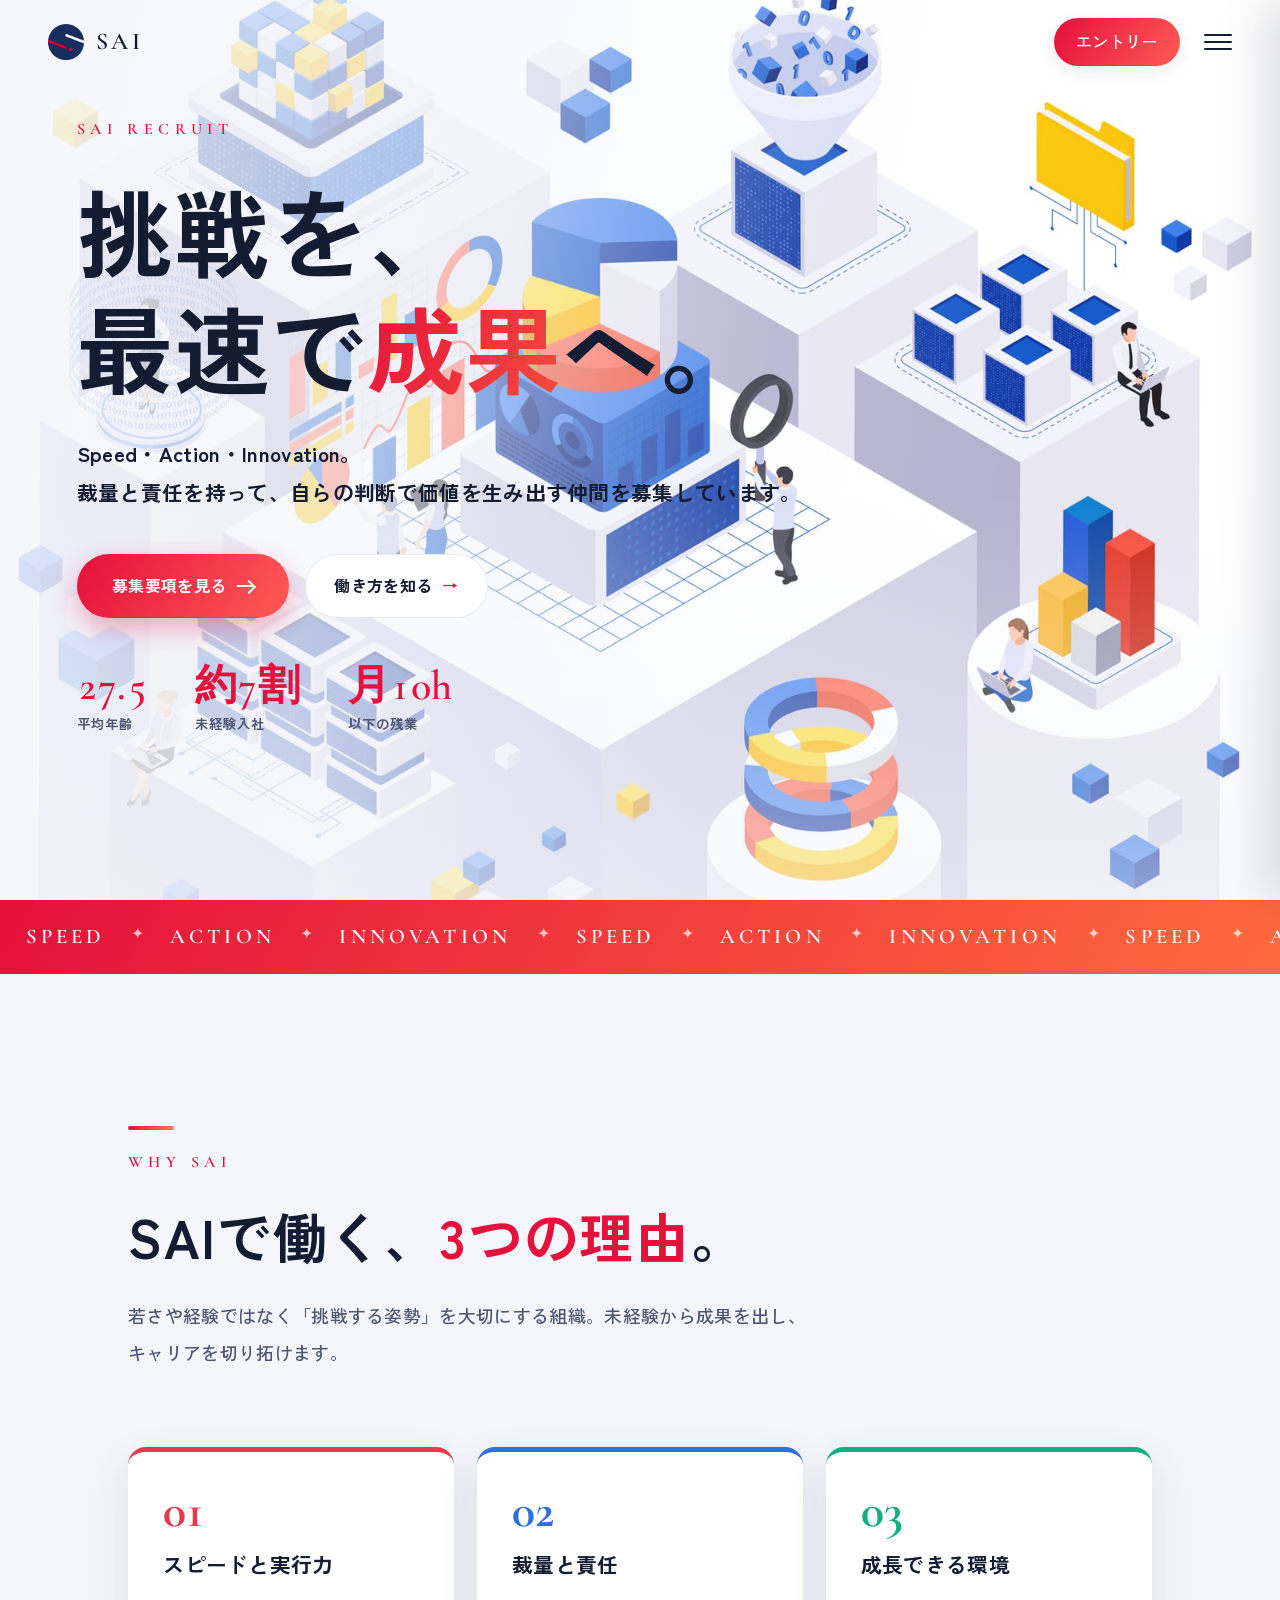
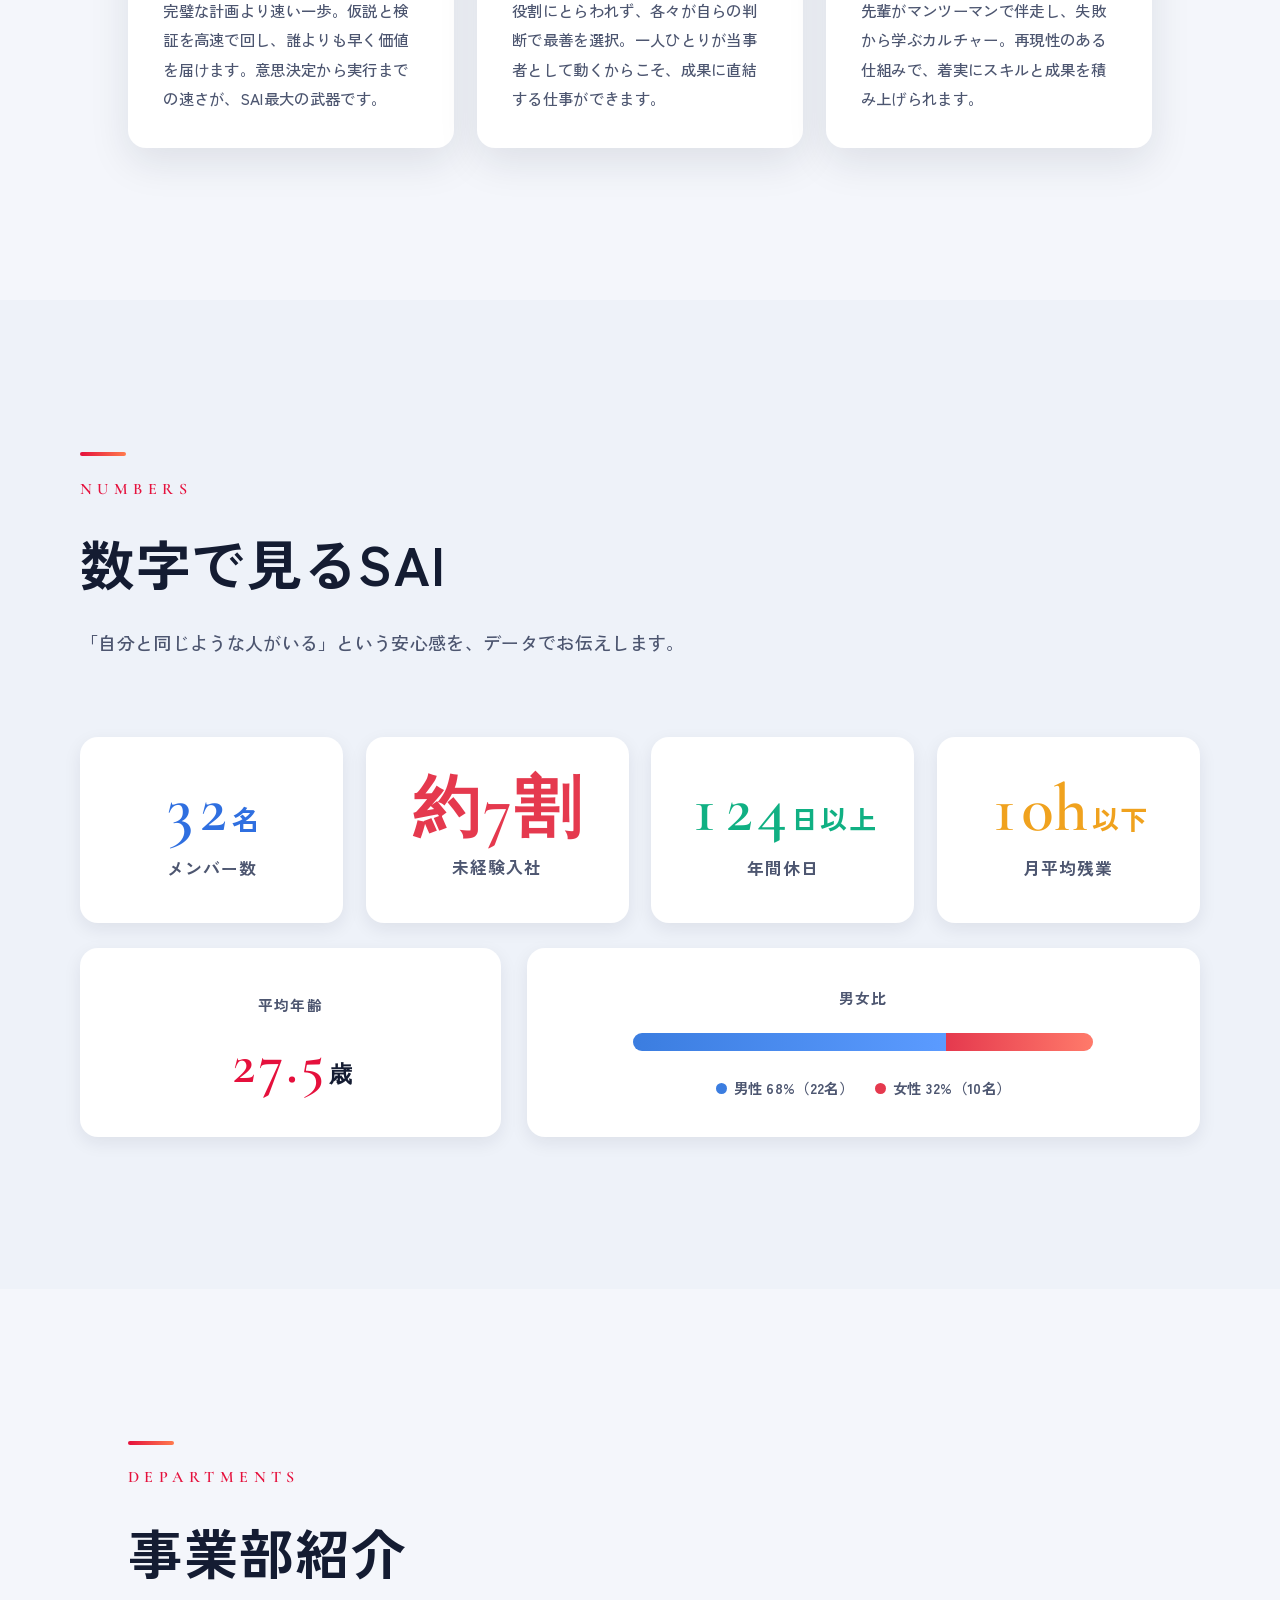
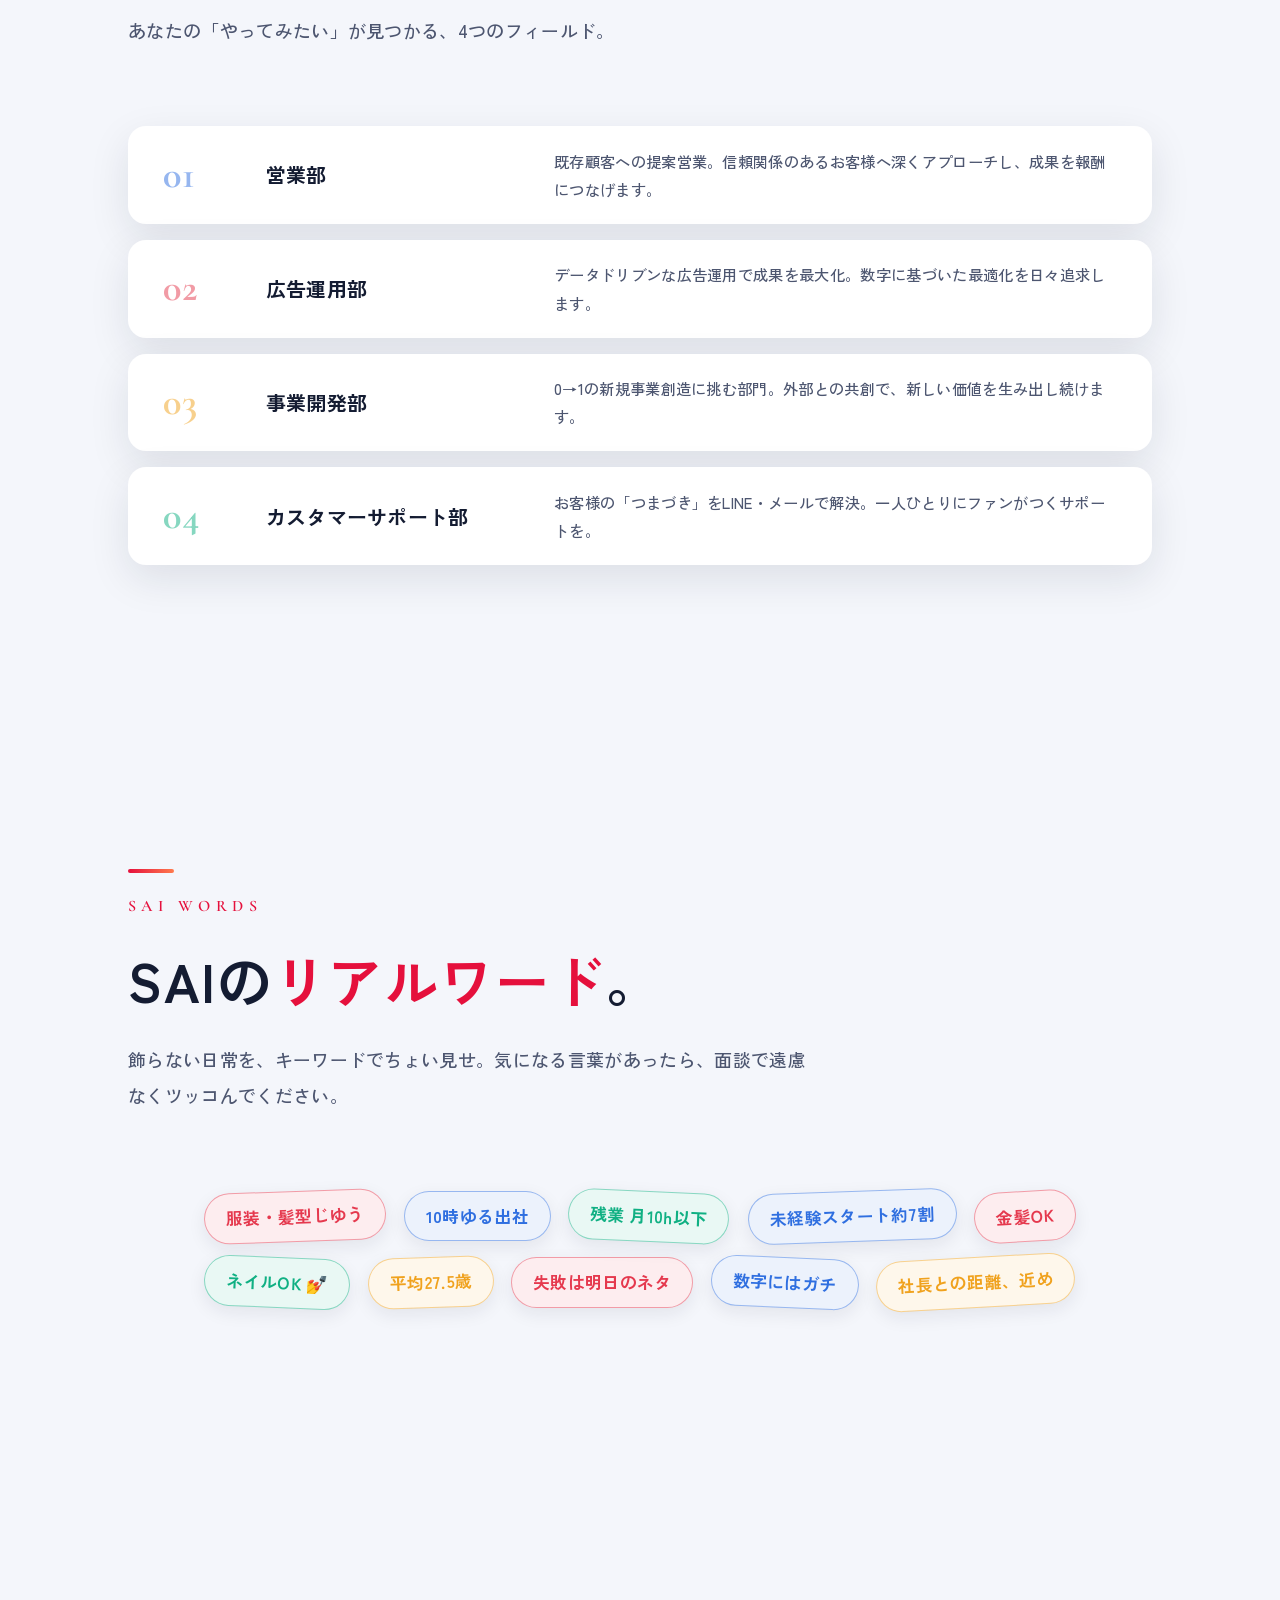
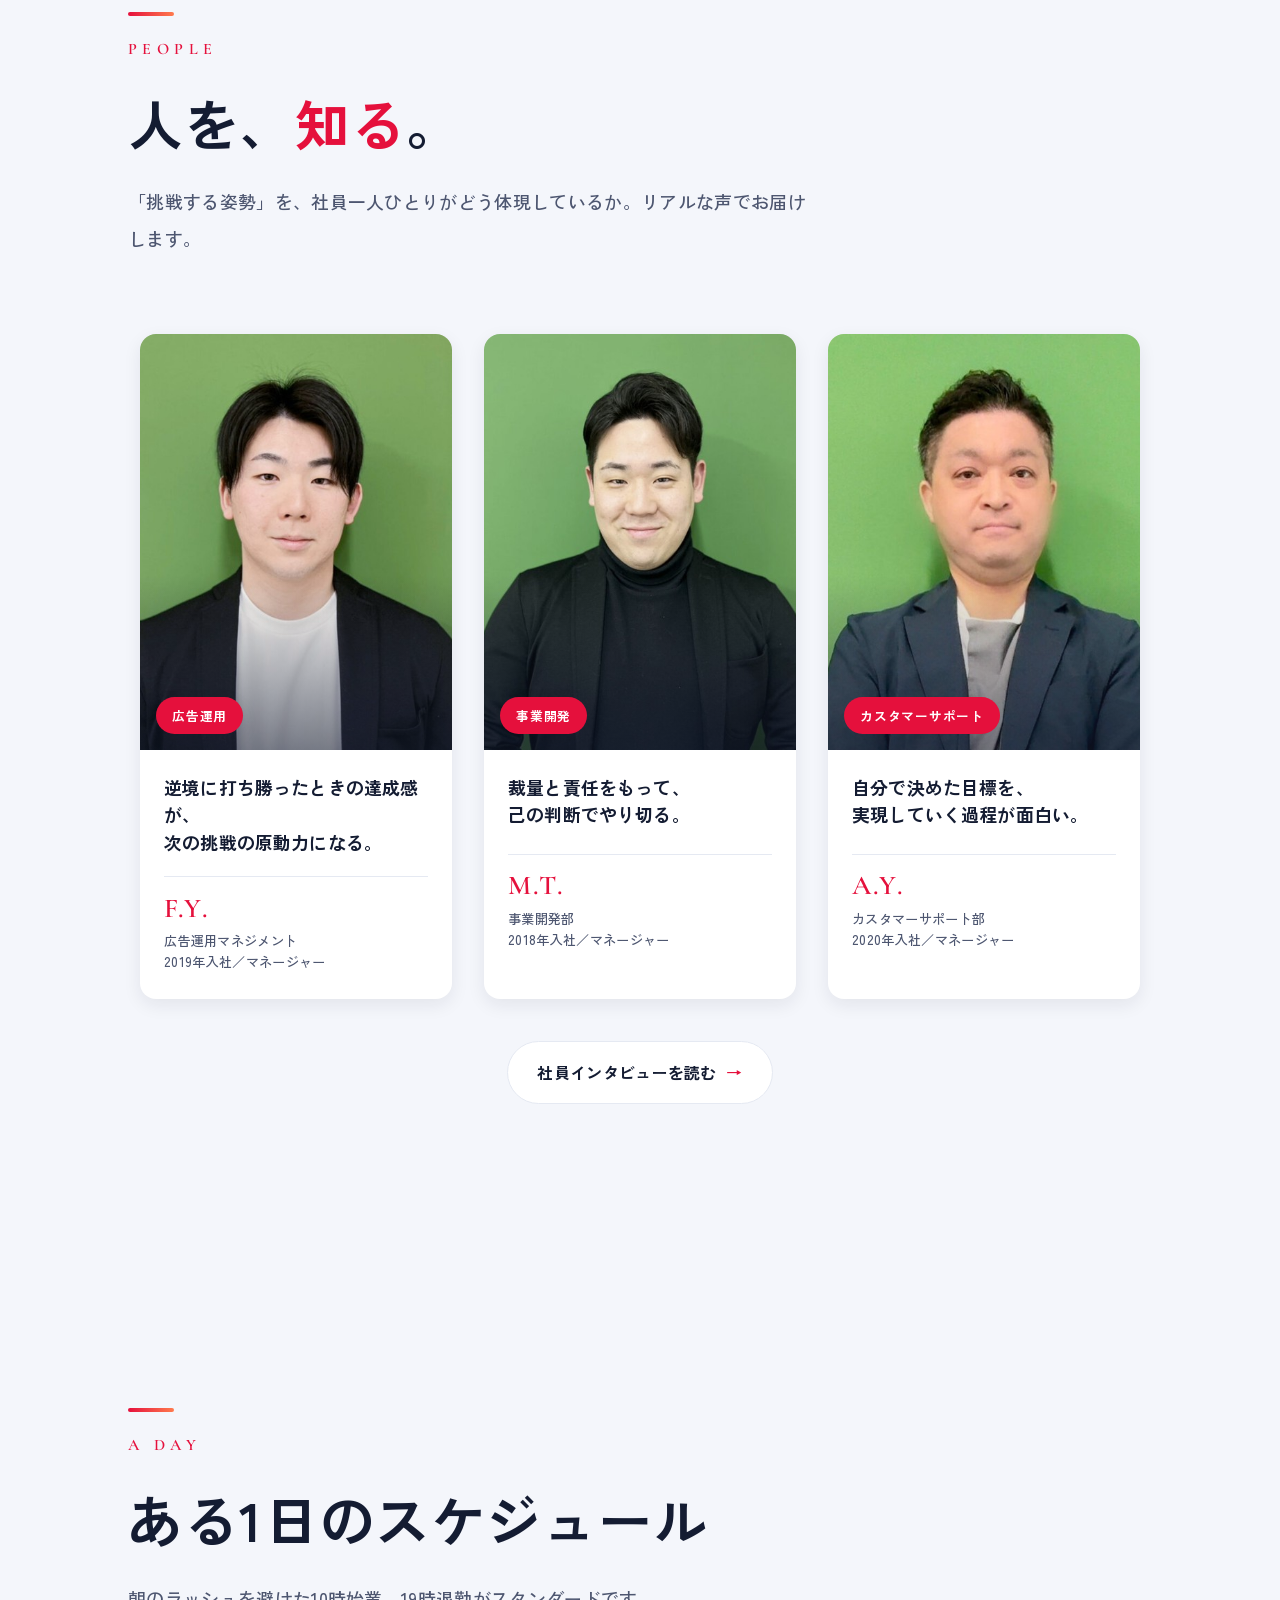
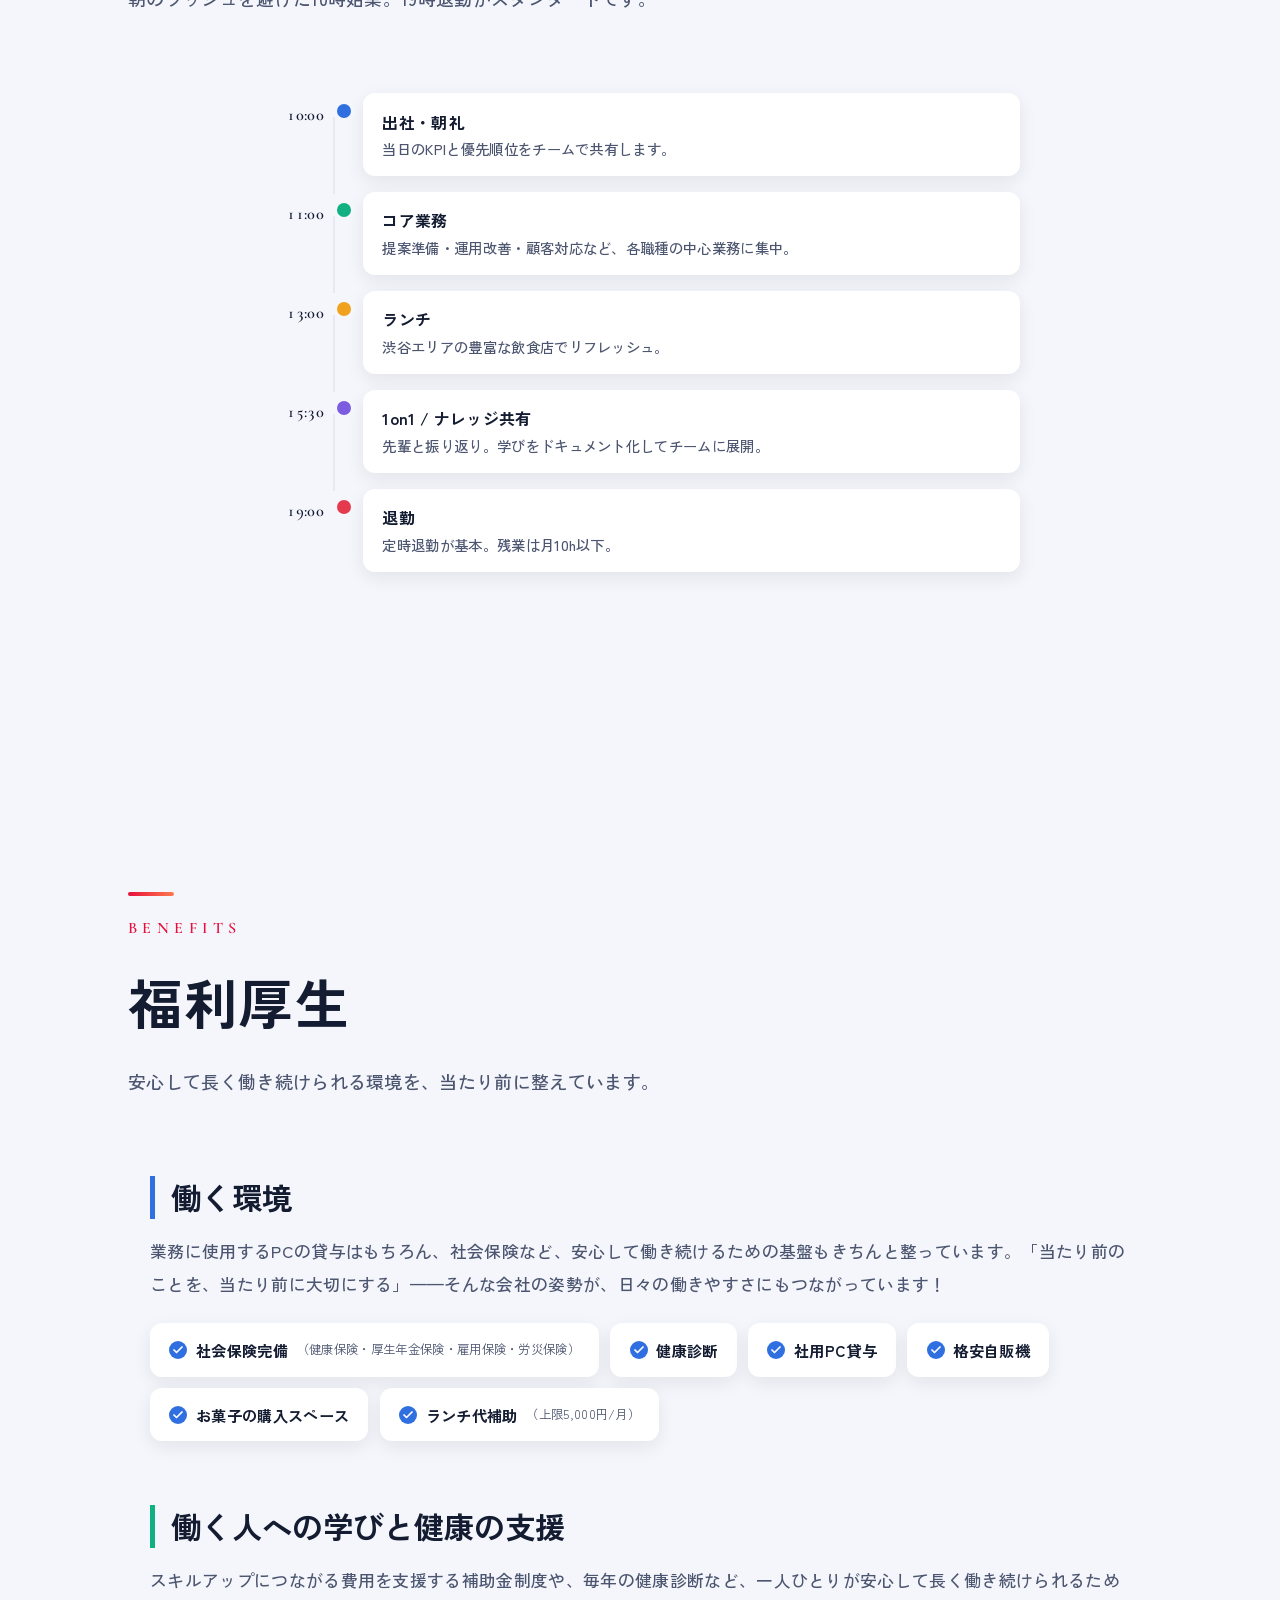
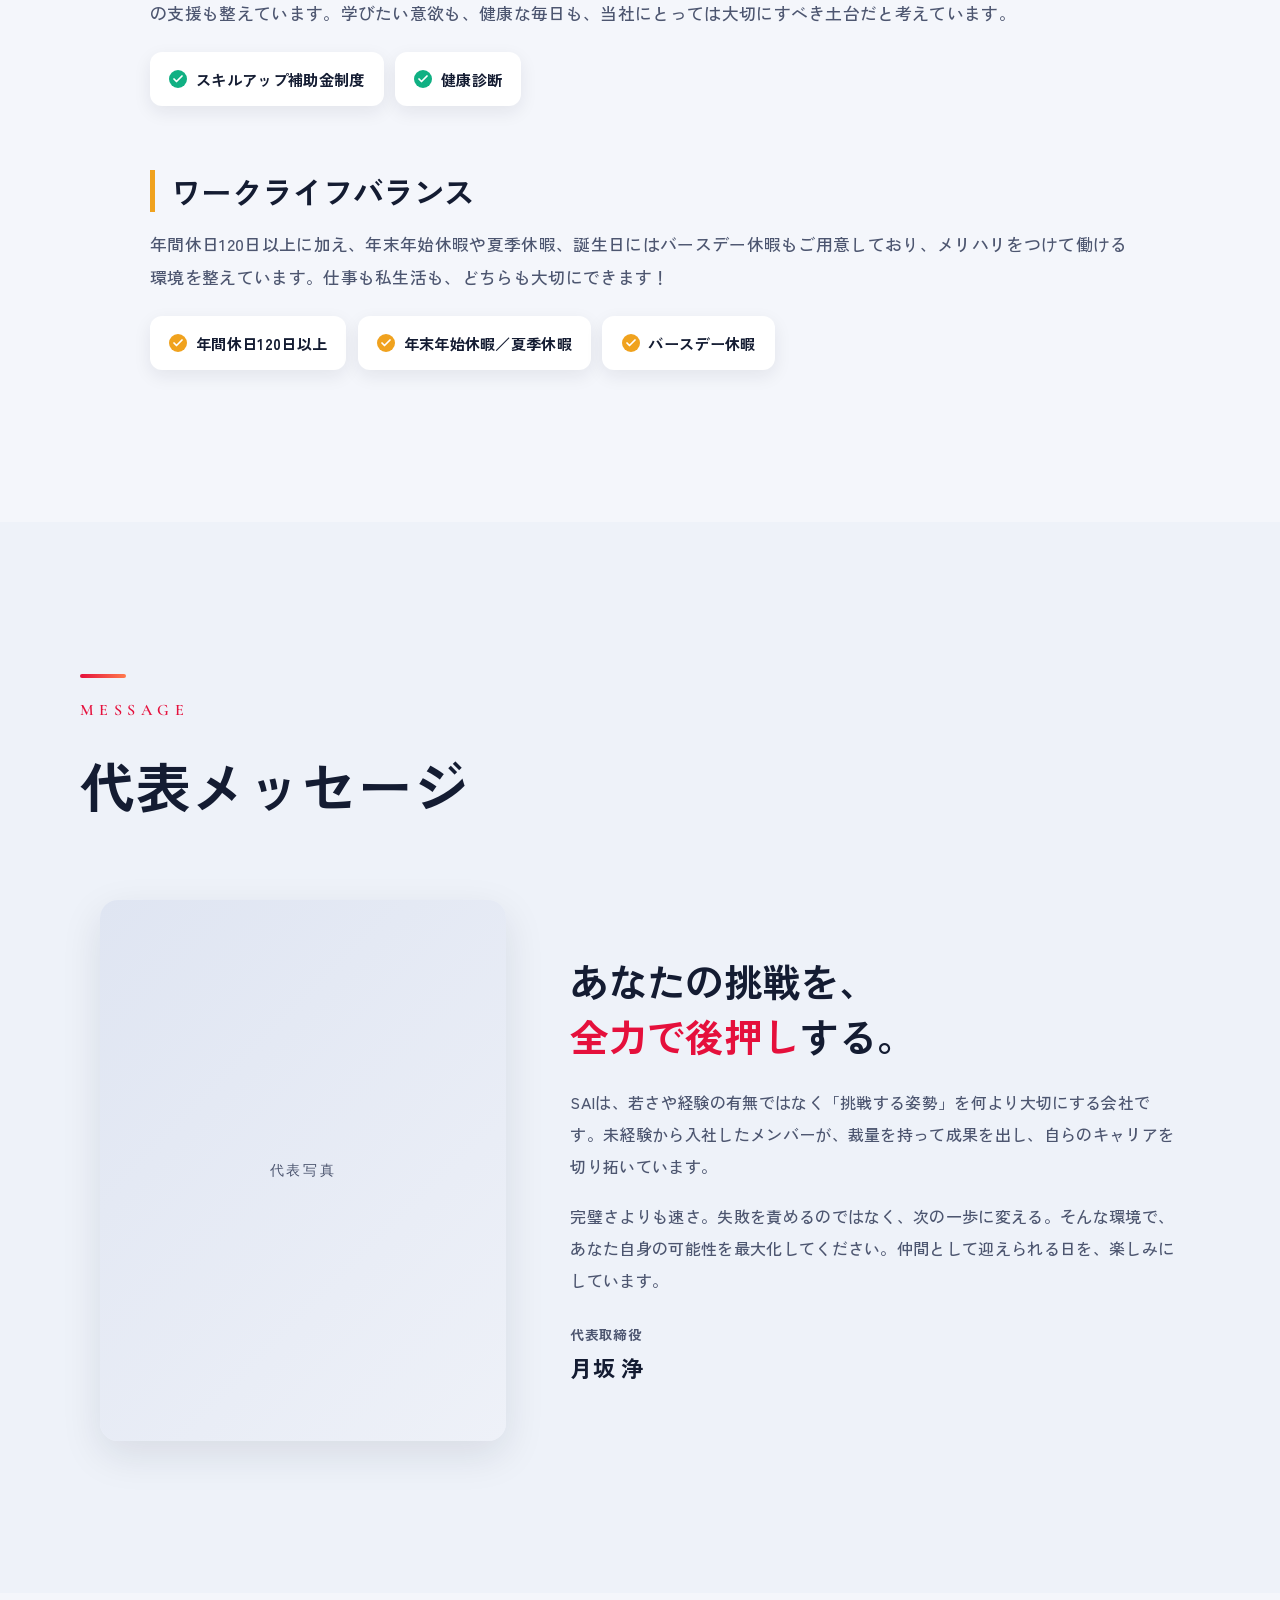
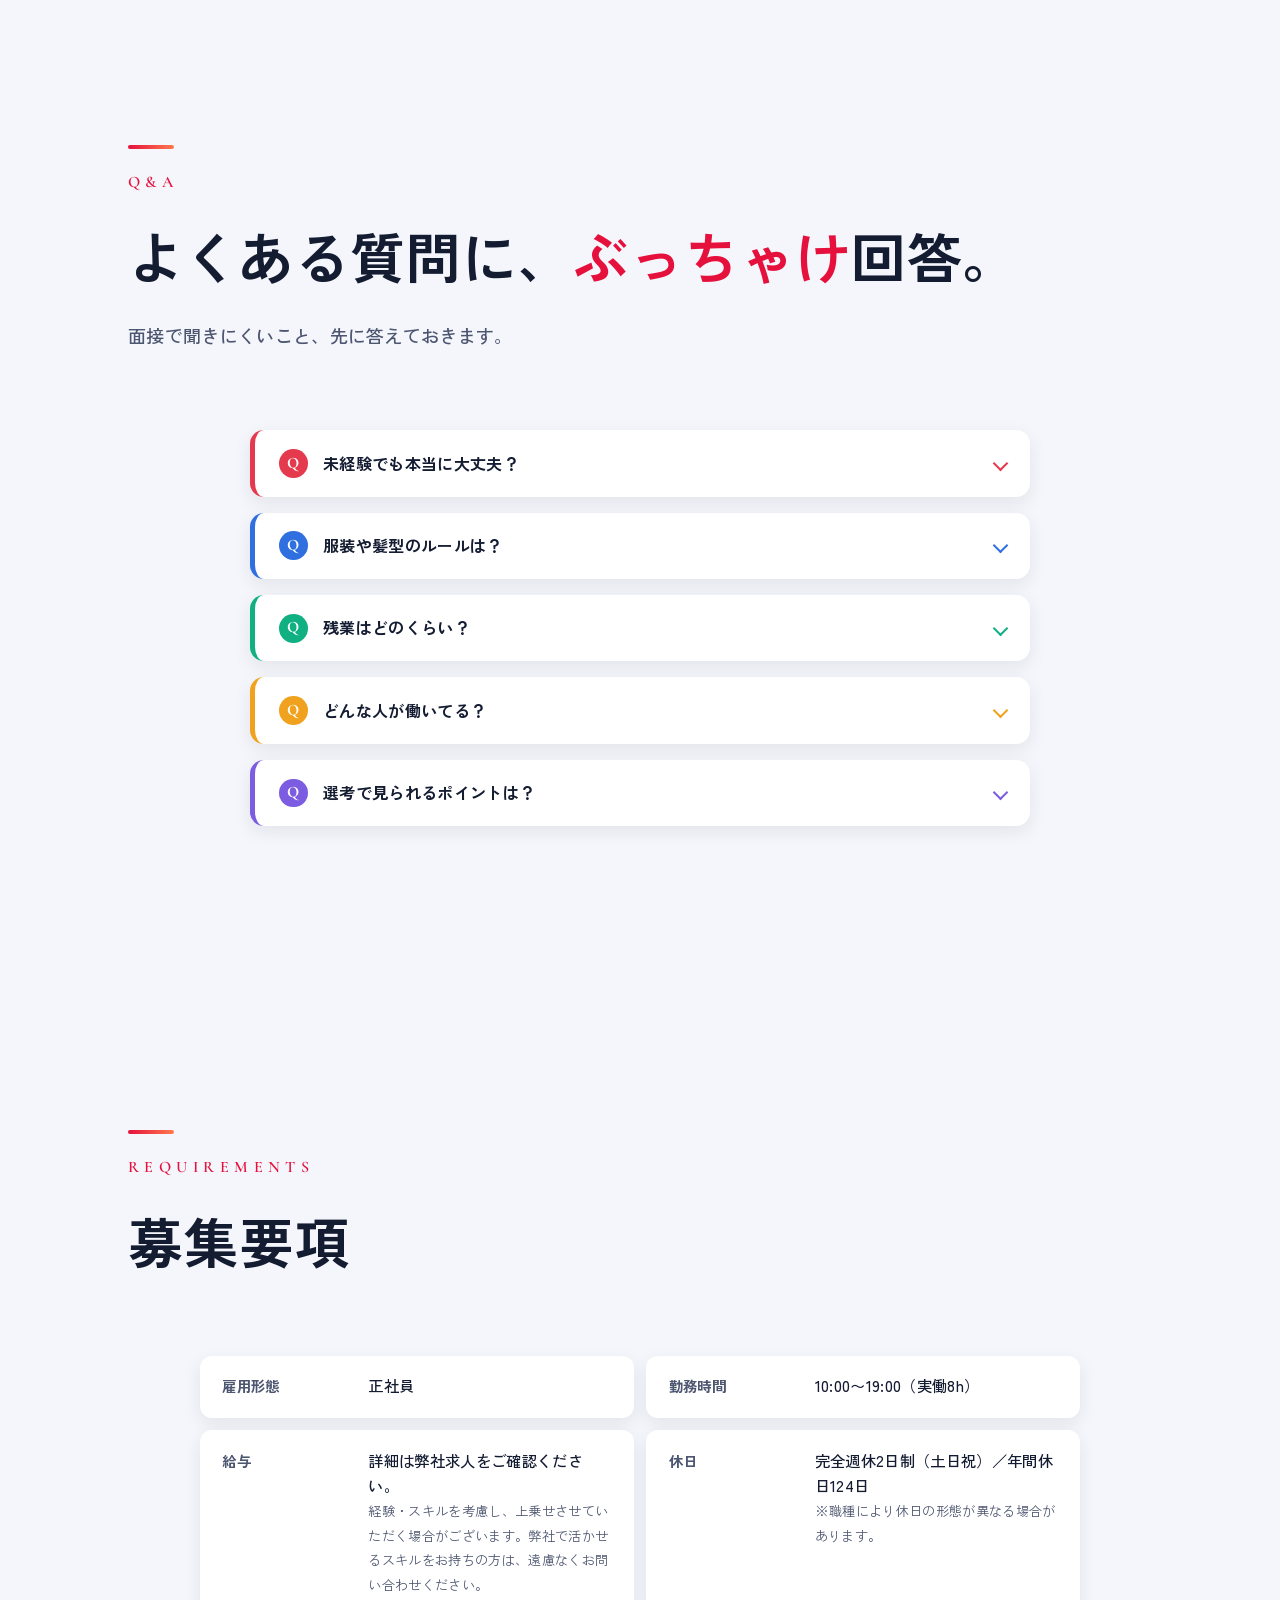
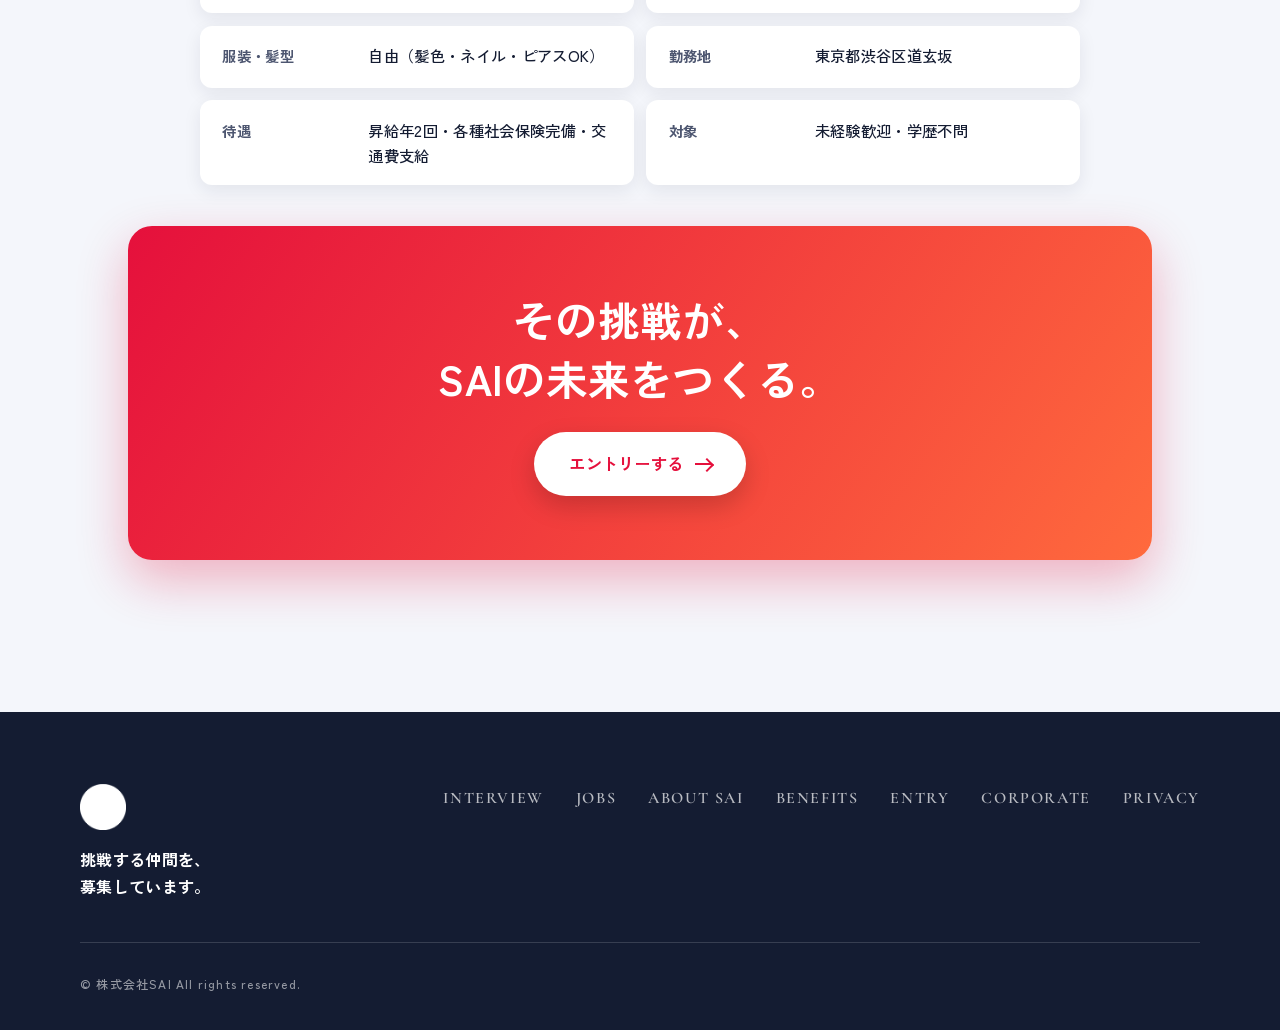
==== recruit/index.html @ 7eb86f96 "採用トップの「職種で見る、働き方」セクションを削除 - 専用ページ(work-style.html)と重複、かつ2職種のみで古かったため削除 - ヒーローの「働き方を知る」ボタンを #roles→wo" ====
<!DOCTYPE html>
<html lang="ja">
<head>
<meta charset="UTF-8">
<meta name="viewport" content="width=device-width, initial-scale=1.0">
<title>株式会社SAI 採用サイト</title>
<meta name="description" content="株式会社SAIの採用サイト。働き方・カルチャー・キャリア・募集要項を紹介します。未経験から挑戦できる、勢いのある組織で一緒に働きませんか。">
<link rel="icon" href="../favicon.png" type="image/png">
<link rel="preconnect" href="https://fonts.googleapis.com">
<link rel="preconnect" href="https://fonts.gstatic.com" crossorigin>
<link href="https://fonts.googleapis.com/css2?family=Zen+Kaku+Gothic+Antique:wght@400;500;700&family=Cormorant+Garamond:wght@500;600&display=swap" rel="stylesheet">
<link rel="stylesheet" href="recruit.css">
</head>
<body>

<!-- ローディング -->
<div class="loader" id="loader">
    <div class="loader-logo">SAI</div>
    <div class="loader-bar"><span></span></div>
</div>

<!-- ヘッダー -->
<header class="header" id="header">
    <a href="index.html" class="header-logo">
        <img src="../logo-mark.png" alt="SAI" class="header-logo-mark">
        <span class="header-logo-text">SAI</span>
    </a>
        <div class="header-actions">
        <a href="entry.html" class="nav-entry">エントリー</a>
        <div class="menu-wrapper">
          <input type="checkbox" id="menu-toggle" hidden>
        
          <label class="menu-icon" for="menu-toggle">
            <span></span>
            <span></span>
            <span></span>
          </label>
        
          <div class="overlay"></div>
        
          <nav class="menu">
            <ul>
              <li><a href="index.html">採用トップ</a></li>
              <li><a href="about.html">SAIとは</a></li>
              <li><a href="jobs.html">仕事について</a></li>
              <li><a href="work-style.html">働き方</a></li>
              <li><a href="interview.html">社員インタビュー</a></li>
              <li><a href="entry.html">エントリー</a></li>
              <li><a href="../index.html">コーポレートサイト</a></li>
            </ul>
          </nav>
        </div>
    </div>
</header>

<main>

<!-- HERO -->
<section class="r-hero r-hero-illustrated">
    <div class="r-hero-bg"></div>
    <div class="r-hero-illust" aria-hidden="true">
        <img src="../images/recruit-hero.jpg" alt="" loading="eager">
    </div>
    <div class="r-hero-inner">
        <p class="r-hero-eyebrow" data-reveal>SAI RECRUIT</p>
        <h1 data-reveal>挑戦を、<br>最速で<em>成果</em>へ。</h1>
        <p class="r-hero-lead" data-reveal>Speed・Action・Innovation。<br>裁量と責任を持って、自らの判断で価値を生み出す仲間を募集しています。</p>
        <div class="r-hero-cta" data-reveal>
            <a href="#entry" class="r-btn">募集要項を見る<i></i></a>
            <a href="work-style.html" class="r-btn-outline">働き方を知る<span>→</span></a>
        </div>
        <div class="r-hero-stats" data-reveal>
            <div><b data-count="27.5">0</b><span>平均年齢</span></div>
            <div><b>約7割</b><span>未経験入社</span></div>
            <div><b>月10h</b><span>以下の残業</span></div>
        </div>
    </div>
</section>

<div class="r-marquee" aria-hidden="true">
    <div class="r-marquee-track">
        <span>SPEED</span><i>✦</i><span>ACTION</span><i>✦</i><span>INNOVATION</span><i>✦</i>
        <span>SPEED</span><i>✦</i><span>ACTION</span><i>✦</i><span>INNOVATION</span><i>✦</i>
        <span>SPEED</span><i>✦</i><span>ACTION</span><i>✦</i><span>INNOVATION</span><i>✦</i>
        <span>SPEED</span><i>✦</i><span>ACTION</span><i>✦</i><span>INNOVATION</span><i>✦</i>
    </div>
</div>

<!-- 働く理由 -->
<section class="r-section" id="why">
    <div class="r-head">
        <span class="r-label">WHY SAI</span>
        <h2 class="r-title">SAIで働く、<em>3つの理由</em>。</h2>
        <p class="r-sub">若さや経験ではなく「挑戦する姿勢」を大切にする組織。未経験から成果を出し、キャリアを切り拓けます。</p>
    </div>
    <div class="r-grid r-grid-3">
        <article class="r-card r-why-card a-red" data-reveal>
            <span class="r-why-no">01</span>
            <h3>スピードと実行力</h3>
            <p>完璧な計画より速い一歩。仮説と検証を高速で回し、誰よりも早く価値を届けます。意思決定から実行までの速さが、SAI最大の武器です。</p>
        </article>
        <article class="r-card r-why-card a-blue" data-reveal>
            <span class="r-why-no">02</span>
            <h3>裁量と責任</h3>
            <p>役割にとらわれず、各々が自らの判断で最善を選択。一人ひとりが当事者として動くからこそ、成果に直結する仕事ができます。</p>
        </article>
        <article class="r-card r-why-card a-green" data-reveal>
            <span class="r-why-no">03</span>
            <h3>成長できる環境</h3>
            <p>先輩がマンツーマンで伴走し、失敗から学ぶカルチャー。再現性のある仕組みで、着実にスキルと成果を積み上げられます。</p>
        </article>
    </div>
</section>

<!-- 数字 -->
<section class="r-numbers r-section" id="numbers" style="max-width:none;">
  <div style="max-width:1120px;margin:0 auto;">
    <div class="r-head">
        <span class="r-label">NUMBERS</span>
        <h2 class="r-title">数字で見るSAI</h2>
        <p class="r-sub">「自分と同じような人がいる」という安心感を、データでお伝えします。</p>
    </div>
    <div class="r-grid r-grid-4">
        <div class="r-num-card a-blue" data-reveal><b data-count="32">0</b><span class="suf">名</span><span>メンバー数</span></div>
        <div class="r-num-card a-red" data-reveal><b>約7割</b><span>未経験入社</span></div>
        <div class="r-num-card a-green" data-reveal><b data-count="124">0</b><span class="suf">日以上</span><span>年間休日</span></div>
        <div class="r-num-card a-gold" data-reveal><b>10h</b><span class="suf">以下</span><span>月平均残業</span></div>
    </div>
    <div class="r-people">
        <div class="r-people-item" data-reveal>
            <span class="r-people-label">平均年齢</span>
            <span class="r-people-val"><span data-count="27.5">0</span><span class="u">歳</span></span>
        </div>
        <div class="r-people-item" data-reveal>
            <span class="r-people-label">男女比</span>
            <div class="r-gbar"><i class="m" style="width:68%"></i><i class="f" style="width:32%"></i></div>
            <div class="r-glegend">
                <span><i class="r-dot m"></i>男性 68%（22名）</span>
                <span><i class="r-dot f"></i>女性 32%（10名）</span>
            </div>
        </div>
    </div>
  </div>
</section>

<!-- 事業部紹介 -->
<section class="r-section" id="dept">
    <div class="r-head">
        <span class="r-label">DEPARTMENTS</span>
        <h2 class="r-title">事業部紹介</h2>
        <p class="r-sub">あなたの「やってみたい」が見つかる、4つのフィールド。</p>
    </div>
    <div class="r-dept-list">
        <article class="r-card r-dept-card a-blue" data-reveal><span class="r-dept-no">01</span><h3>営業部</h3><p>既存顧客への提案営業。信頼関係のあるお客様へ深くアプローチし、成果を報酬につなげます。</p></article>
        <article class="r-card r-dept-card a-red" data-reveal><span class="r-dept-no">02</span><h3>広告運用部</h3><p>データドリブンな広告運用で成果を最大化。数字に基づいた最適化を日々追求します。</p></article>
        <article class="r-card r-dept-card a-gold" data-reveal><span class="r-dept-no">03</span><h3>事業開発部</h3><p>0→1の新規事業創造に挑む部門。外部との共創で、新しい価値を生み出し続けます。</p></article>
        <article class="r-card r-dept-card a-green" data-reveal><span class="r-dept-no">04</span><h3>カスタマーサポート部</h3><p>お客様の「つまづき」をLINE・メールで解決。一人ひとりにファンがつくサポートを。</p></article>
    </div>
</section>

<!-- SAIリアルワード（カルチャーチップ雲） -->
<section class="r-section" id="words">
    <div class="r-head">
        <span class="r-label">SAI WORDS</span>
        <h2 class="r-title">SAIの<em>リアルワード</em>。</h2>
        <p class="r-sub">飾らない日常を、キーワードでちょい見せ。気になる言葉があったら、面談で遠慮なくツッコんでください。</p>
    </div>
    <div class="r-words" data-reveal>
        <span class="r-word a-red">服装・髪型じゆう</span>
        <span class="r-word a-blue">10時ゆる出社</span>
        <span class="r-word a-green">残業 月10h以下</span>
        <span class="r-word a-blue">未経験スタート約7割</span>
        <span class="r-word a-red">金髪OK</span>
        <span class="r-word a-green">ネイルOK 💅</span>
        <span class="r-word a-gold">平均27.5歳</span>
        <span class="r-word a-red">失敗は明日のネタ</span>
        <span class="r-word a-blue">数字にはガチ</span>
        <span class="r-word a-gold">社長との距離、近め</span>
    </div>
</section>

<!-- メンバー -->
<section class="r-section" id="members">
    <div class="r-head">
        <span class="r-label">PEOPLE</span>
        <h2 class="r-title">人を、<em>知る</em>。</h2>
        <p class="r-sub">「挑戦する姿勢」を、社員一人ひとりがどう体現しているか。リアルな声でお届けします。</p>
    </div>
    <div class="r-persons">
        <article class="r-person" data-reveal>
            <div class="r-person-photo">
                <img src="../member1.jpg" alt="藤平 勇太">
                <span class="r-person-role">広告運用</span>
            </div>
            <div class="r-person-body">
                <p class="r-person-catch">逆境に打ち勝ったときの達成感が、<br>次の挑戦の原動力になる。</p>
                <div class="r-person-meta">
                    <span class="r-person-name">F.Y.</span>
                    <span class="r-person-affil">広告運用マネジメント<br>2019年入社／マネージャー</span>
                </div>
            </div>
        </article>
        <article class="r-person" data-reveal>
            <div class="r-person-photo">
                <img src="../member2.jpg" alt="真辺 匠">
                <span class="r-person-role">事業開発</span>
            </div>
            <div class="r-person-body">
                <p class="r-person-catch">裁量と責任をもって、<br>己の判断でやり切る。</p>
                <div class="r-person-meta">
                    <span class="r-person-name">M.T.</span>
                    <span class="r-person-affil">事業開発部<br>2018年入社／マネージャー</span>
                </div>
            </div>
        </article>
        <article class="r-person" data-reveal>
            <div class="r-person-photo">
                <img src="../member3.jpg" alt="青木 友也">
                <span class="r-person-role">カスタマーサポート</span>
            </div>
            <div class="r-person-body">
                <p class="r-person-catch">自分で決めた目標を、<br>実現していく過程が面白い。</p>
                <div class="r-person-meta">
                    <span class="r-person-name">A.Y.</span>
                    <span class="r-person-affil">カスタマーサポート部<br>2020年入社／マネージャー</span>
                </div>
            </div>
        </article>
    </div>
    <p class="r-people-more"><a href="interview.html" class="r-btn-outline">社員インタビューを読む<span>→</span></a></p>
</section>

<!-- 働く環境 -->
<section class="r-section" id="environment">
    <div class="r-head">
        <span class="r-label">A DAY</span>
        <h2 class="r-title">ある1日のスケジュール</h2>
        <p class="r-sub">朝のラッシュを避けた10時始業。19時退勤がスタンダードです。</p>
    </div>
    <div class="r-timeline">
        <div class="r-tl" data-reveal><span class="r-tl-time">10:00</span><span class="r-tl-dot a-blue"></span><div class="r-tl-card"><h4>出社・朝礼</h4><p>当日のKPIと優先順位をチームで共有します。</p></div></div>
        <div class="r-tl" data-reveal><span class="r-tl-time">11:00</span><span class="r-tl-dot a-green"></span><div class="r-tl-card"><h4>コア業務</h4><p>提案準備・運用改善・顧客対応など、各職種の中心業務に集中。</p></div></div>
        <div class="r-tl" data-reveal><span class="r-tl-time">13:00</span><span class="r-tl-dot a-gold"></span><div class="r-tl-card"><h4>ランチ</h4><p>渋谷エリアの豊富な飲食店でリフレッシュ。</p></div></div>
        <div class="r-tl" data-reveal><span class="r-tl-time">15:30</span><span class="r-tl-dot a-purple"></span><div class="r-tl-card"><h4>1on1 / ナレッジ共有</h4><p>先輩と振り返り。学びをドキュメント化してチームに展開。</p></div></div>
        <div class="r-tl" data-reveal><span class="r-tl-time">19:00</span><span class="r-tl-dot a-red"></span><div class="r-tl-card"><h4>退勤</h4><p>定時退勤が基本。残業は月10h以下。</p></div></div>
    </div>
</section>

<!-- 福利厚生 -->
<section class="r-section" id="benefits">
    <div class="r-head">
        <span class="r-label">BENEFITS</span>
        <h2 class="r-title">福利厚生</h2>
        <p class="r-sub">安心して長く働き続けられる環境を、当たり前に整えています。</p>
    </div>

    <div class="r-benefit a-blue" data-reveal>
        <h3 class="r-benefit-h">働く環境</h3>
        <p class="r-benefit-lead">業務に使用するPCの貸与はもちろん、社会保険など、安心して働き続けるための基盤もきちんと整っています。「当たり前のことを、当たり前に大切にする」——そんな会社の姿勢が、日々の働きやすさにもつながっています！</p>
        <div class="r-benefit-items">
            <span class="r-benefit-item">社会保険完備<small>（健康保険・厚生年金保険・雇用保険・労災保険）</small></span>
            <span class="r-benefit-item">健康診断</span>
            <span class="r-benefit-item">社用PC貸与</span>
            <span class="r-benefit-item">格安自販機</span>
            <span class="r-benefit-item">お菓子の購入スペース</span>
            <span class="r-benefit-item">ランチ代補助<small>（上限5,000円/月）</small></span>
        </div>
    </div>

    <div class="r-benefit a-green" data-reveal>
        <h3 class="r-benefit-h">働く人への学びと健康の支援</h3>
        <p class="r-benefit-lead">スキルアップにつながる費用を支援する補助金制度や、毎年の健康診断など、一人ひとりが安心して長く働き続けられるための支援も整えています。学びたい意欲も、健康な毎日も、当社にとっては大切にすべき土台だと考えています。</p>
        <div class="r-benefit-items">
            <span class="r-benefit-item">スキルアップ補助金制度</span>
            <span class="r-benefit-item">健康診断</span>
        </div>
    </div>

    <div class="r-benefit a-gold" data-reveal>
        <h3 class="r-benefit-h">ワークライフバランス</h3>
        <p class="r-benefit-lead">年間休日120日以上に加え、年末年始休暇や夏季休暇、誕生日にはバースデー休暇もご用意しており、メリハリをつけて働ける環境を整えています。仕事も私生活も、どちらも大切にできます！</p>
        <div class="r-benefit-items">
            <span class="r-benefit-item">年間休日120日以上</span>
            <span class="r-benefit-item">年末年始休暇／夏季休暇</span>
            <span class="r-benefit-item">バースデー休暇</span>
        </div>
    </div>
</section>


<!-- 代表メッセージ（採用向け） -->
<section class="r-message r-section" id="message" style="max-width:none;">
  <div style="max-width:1120px;margin:0 auto;">
    <div class="r-head">
        <span class="r-label">MESSAGE</span>
        <h2 class="r-title">代表メッセージ</h2>
    </div>
    <div class="r-msg-inner">
        <div class="r-msg-photo is-ph" data-reveal><span>代表写真</span></div>
        <div class="r-msg-body" data-reveal>
            <h3>あなたの挑戦を、<br><em>全力で後押し</em>する。</h3>
            <p>SAIは、若さや経験の有無ではなく「挑戦する姿勢」を何より大切にする会社です。未経験から入社したメンバーが、裁量を持って成果を出し、自らのキャリアを切り拓いています。</p>
            <p>完璧さよりも速さ。失敗を責めるのではなく、次の一歩に変える。そんな環境で、あなた自身の可能性を最大化してください。仲間として迎えられる日を、楽しみにしています。</p>
            <div class="r-msg-sign">
                <div class="sign-name"><span>代表取締役</span><strong>月坂 浄</strong></div>
            </div>
        </div>
    </div>
  </div>
</section>

<!-- ぶっちゃけQ&A -->
<section class="r-section" id="faq">
    <div class="r-head">
        <span class="r-label">Q&amp;A</span>
        <h2 class="r-title">よくある質問に、<em>ぶっちゃけ</em>回答。</h2>
        <p class="r-sub">面接で聞きにくいこと、先に答えておきます。</p>
    </div>
    <div class="r-faq" data-reveal>
        <details class="r-qa a-red">
            <summary><b>Q</b>未経験でも本当に大丈夫？<i class="r-qa-ic"></i></summary>
            <div class="r-qa-a"><b>A</b><p>約7割が未経験入社です。先輩がマンツーマンで伴走する仕組みと「失敗を次に変える」文化があるので、スタートラインはみんな一緒です。</p></div>
        </details>
        <details class="r-qa a-blue">
            <summary><b>Q</b>服装や髪型のルールは？<i class="r-qa-ic"></i></summary>
            <div class="r-qa-a"><b>A</b><p>ありません。金髪・ネイル・ピアスOK。見た目より「中身（想い）」を見る会社です。</p></div>
        </details>
        <details class="r-qa a-green">
            <summary><b>Q</b>残業はどのくらい？<i class="r-qa-ic"></i></summary>
            <div class="r-qa-a"><b>A</b><p>月10時間以下が標準です。仕事もプライベートも、どちらも本気でやる主義です。</p></div>
        </details>
        <details class="r-qa a-gold">
            <summary><b>Q</b>どんな人が働いてる？<i class="r-qa-ic"></i></summary>
            <div class="r-qa-a"><b>A</b><p>元アパレル、元営業、元フリーター…経歴はバラバラ。共通点は「挑戦が好き」なことだけです。</p></div>
        </details>
        <details class="r-qa a-purple">
            <summary><b>Q</b>選考で見られるポイントは？<i class="r-qa-ic"></i></summary>
            <div class="r-qa-a"><b>A</b><p>スキルも大事ですがまずは姿勢。弊社でのビジョンを自分の言葉で話せれば十分です。</p></div>
        </details>
    </div>
</section>

<!-- 募集要項・エントリー -->
<section class="r-section r-entry" id="entry">
    <div class="r-head" style="text-align:left;">
        <span class="r-label">REQUIREMENTS</span>
        <h2 class="r-title">募集要項</h2>
    </div>
    <div class="r-cond">
        <div class="r-cond-row"><span class="r-cond-k">雇用形態</span><span class="r-cond-v">正社員</span></div>
        <div class="r-cond-row"><span class="r-cond-k">勤務時間</span><span class="r-cond-v">10:00〜19:00（実働8h）</span></div>
        <div class="r-cond-row"><span class="r-cond-k">給与</span><span class="r-cond-v">詳細は弊社求人をご確認ください。<br><small>経験・スキルを考慮し、上乗せさせていただく場合がございます。弊社で活かせるスキルをお持ちの方は、遠慮なくお問い合わせください。</small></span></div>
        <div class="r-cond-row"><span class="r-cond-k">休日</span><span class="r-cond-v">完全週休2日制（土日祝）／年間休日124日<br><small>※職種により休日の形態が異なる場合があります。</small></span></div>
        <div class="r-cond-row"><span class="r-cond-k">服装・髪型</span><span class="r-cond-v">自由（髪色・ネイル・ピアスOK）</span></div>
        <div class="r-cond-row"><span class="r-cond-k">勤務地</span><span class="r-cond-v">東京都渋谷区道玄坂</span></div>
        <div class="r-cond-row"><span class="r-cond-k">待遇</span><span class="r-cond-v">昇給年2回・各種社会保険完備・交通費支給</span></div>
        <div class="r-cond-row"><span class="r-cond-k">対象</span><span class="r-cond-v">未経験歓迎・学歴不問</span></div>
    </div>
    <div class="r-entry-cta" data-reveal>
        <h2>その挑戦が、<br>SAIの未来をつくる。</h2>
        <a href="entry.html" class="r-btn">エントリーする<i></i></a>
    </div>
</section>

</main>

<!-- フッター -->
<footer class="r-footer">
    <div class="r-footer-top">
        <div>
            <img src="../logo-mark.png" alt="SAI" class="r-footer-logo">
            <p class="r-footer-tag">挑戦する仲間を、<br>募集しています。</p>
        </div>
        <nav class="r-footer-nav">
            <a href="interview.html">INTERVIEW</a>
            <a href="jobs.html">JOBS</a>
            <a href="about.html">ABOUT SAI</a>
            <a href="#benefits">BENEFITS</a>
            <a href="entry.html">ENTRY</a>
            <a href="../index.html">CORPORATE</a>
            <a href="privacy.html">PRIVACY</a>
        </nav>
    </div>
    <div class="r-footer-bottom">
        <small>&copy; 株式会社SAI All rights reserved.</small>
    </div>
</footer>

<script src="../script.js"></script>
</body>
</html>
---- recruit/recruit.css ----
/* ============================================================
   株式会社SAI 採用サイト — ライト & エネルギッシュ テーマ
   コーポレート（ダーク・明朝・誠実）との対比で、明るく勢いのある印象。
   自己完結（style.css は読み込まない）。
   ============================================================ */
:root{
  --bg:#F4F6FB; --surface:#FFFFFF; --surface-2:#EEF2F9;
  --ink:#141C32; --ink-2:#4D5670; --line:#E5E9F2; /* ink-2を一段濃く（明るい背景でのコントラスト確保） */
  --brand:#E5103C;
  --red:#E5394E; --blue:#2F6FE0; --green:#10B083; --gold:#F0A21E; --purple:#7C5CE0;
  --display:'Cormorant Garamond',serif; /* 和文=gothic / 英字装飾=display の2書体に統一 */
  --gothic:'Zen Kaku Gothic Antique',sans-serif;
  --ease:cubic-bezier(0.16,1,0.3,1);
  --shadow:0 14px 40px rgba(20,28,50,0.10);
  --shadow-sm:0 6px 18px rgba(20,28,50,0.08);
  --ws-red:var(--red); --ws-blue:var(--blue); --ws-green:var(--green); --ws-gold:var(--gold); --ws-purple:var(--purple);
}
/* 差し色ユーティリティ */
.a-red{--acc:var(--red);}.a-blue{--acc:var(--blue);}.a-green{--acc:var(--green);}
.a-gold{--acc:var(--gold);}.a-purple{--acc:var(--purple);}
*{margin:0;padding:0;box-sizing:border-box;}
html{scroll-behavior:smooth;-webkit-text-size-adjust:100%;}
body{
  background:var(--bg); color:var(--ink); font-family:var(--gothic);
  font-weight:400; line-height:1.85; letter-spacing:.02em; overflow-x:hidden;
  -webkit-font-smoothing:antialiased;
}
img{max-width:100%;display:block;}
a{color:inherit;text-decoration:none;}
ul{list-style:none;}

/* ── ローダー ── */
.loader{position:fixed;inset:0;z-index:1000;background:var(--brand);
  display:flex;flex-direction:column;align-items:center;justify-content:center;gap:1.6rem;
  transition:opacity .7s var(--ease),visibility .7s;}
.loader.is-hidden{opacity:0;visibility:hidden;}
.loader-logo{font-family:var(--display);font-weight:600;font-size:clamp(3rem,10vw,5.5rem);color:#fff;letter-spacing:.2em;padding-left:.2em;}
.loader-bar{width:180px;height:2px;background:rgba(255,255,255,.35);overflow:hidden;border-radius:2px;}
.loader-bar span{display:block;width:100%;height:100%;background:#fff;transform:translateX(-100%);animation:lb 1.3s var(--ease) forwards;}
@keyframes lb{to{transform:translateX(0);}}

/* ── ヘッダー ── */
.header{position:fixed;top:0;left:0;width:100%;z-index:100;
  display:flex;align-items:center;justify-content:space-between;
  padding:1.1rem clamp(1.2rem,4vw,3rem);
  transition:background .4s,box-shadow .4s,padding .4s;}
.header.is-scrolled{background:rgba(255,255,255,.96);box-shadow:0 4px 20px rgba(20,28,50,.07);padding-top:.8rem;padding-bottom:.8rem;}
.header-logo{display:flex;align-items:center;gap:.6rem;}
.header-logo-mark{width:36px;height:36px;}
.header-logo-text{font-family:var(--display);font-size:1.5rem;font-weight:600;letter-spacing:.14em;color:var(--ink);padding-left:.1em;}
.nav-pc{display:none;} /* 全デバイスでハンバーガーに集約 */
.header-actions{display:flex;align-items:center;gap:clamp(.9rem,2.2vw,1.5rem);}
.nav-pc a{font-family:var(--gothic);font-weight:700;font-size:.92rem;letter-spacing:.06em;color:var(--ink);position:relative;transition:color .3s;}
.nav-pc a:not(.nav-back)::after{content:'';position:absolute;left:0;bottom:-5px;width:0;height:2px;background:var(--brand);transition:width .35s var(--ease);}
.nav-pc a:not(.nav-back):hover::after{width:100%;}
.nav-pc a:hover{color:var(--brand);}
.nav-back{border:1px solid var(--line);border-radius:100px;padding:.55rem 1.2rem;color:var(--ink-2)!important;background:var(--surface);}
.nav-back span{margin-right:.35rem;color:var(--brand);}
.nav-back:hover{border-color:var(--brand);color:var(--brand)!important;}
.nav-entry{background:linear-gradient(120deg,var(--brand),#ff5b54);color:#fff!important;border-radius:100px;padding:.6rem 1.4rem;box-shadow:var(--shadow-sm);}
.nav-entry::after{display:none!important;}
.nav-entry:hover{color:#fff!important;transform:translateY(-1px);}

/* ハンバーガー */
.nav-toggle{display:flex;flex-direction:column;justify-content:space-between;width:28px;height:16px;background:none;border:none;cursor:pointer;z-index:110;}
.nav-toggle span{display:block;width:100%;height:2px;background:var(--ink);border-radius:2px;transition:all .4s var(--ease);}
.nav-toggle.is-open span:nth-child(1){transform:translateY(7px) rotate(45deg);}
.nav-toggle.is-open span:nth-child(2){opacity:0;}
.nav-toggle.is-open span:nth-child(3){transform:translateY(-7px) rotate(-45deg);}
.nav-mobile{position:fixed;inset:0;z-index:105;background:var(--surface);
  display:flex;align-items:center;justify-content:center;overflow-y:auto;
  clip-path:circle(0% at 100% 0%);transition:clip-path .7s var(--ease);}
.nav-mobile.is-open{clip-path:circle(150% at 100% 0%);}

/* ── ORIX風 階層メニュー ── */
.r-menu{width:min(1000px,86vw);display:grid;grid-template-columns:1.15fr .85fr;
  gap:clamp(2rem,6vw,5rem);align-items:center;padding:6rem 0 3rem;}
.r-menu-main{display:flex;flex-direction:column;}
.r-menu-main a{display:flex;align-items:baseline;gap:1rem;
  font-family:var(--gothic);font-weight:700;font-size:clamp(1.5rem,3.6vw,2.3rem);color:var(--ink);
  padding:clamp(.7rem,1.6vh,1.1rem) 0;border-bottom:1px solid var(--line);
  transition:color .3s var(--ease),padding-left .3s var(--ease);}
.r-menu-main a:hover{color:var(--brand);padding-left:.6rem;}
.r-menu-en{font-family:var(--display);font-weight:600;font-size:.72em;letter-spacing:.14em;
  color:var(--brand);min-width:5.2em;font-size:clamp(.7rem,1.4vw,.9rem);}
.r-menu-sub{display:flex;flex-direction:column;gap:.6rem;}
.r-menu-sub-h{font-family:var(--display);letter-spacing:.2em;font-size:.78rem;color:var(--ink-2);
  font-weight:700;margin:1.2rem 0 .3rem;text-transform:uppercase;}
.r-menu-sub-h:first-child{margin-top:0;}
.r-menu-sub-links{display:flex;flex-wrap:wrap;gap:.6rem .8rem;}
.r-menu-sub-links a{font-weight:700;font-size:.9rem;color:var(--ink-2);
  background:var(--surface-2);border:1px solid var(--line);border-radius:100px;padding:.5rem 1.1rem;
  transition:color .25s var(--ease),border-color .25s var(--ease),background .25s var(--ease);}
.r-menu-sub-links a:hover{color:var(--brand);border-color:var(--brand);background:#fff;}
@media(max-width:760px){
  .r-menu{grid-template-columns:1fr;gap:2rem;padding:5rem 0 2.5rem;}
  .r-menu-main a{font-size:clamp(1.4rem,6vw,1.9rem);}
}

/* ── 共通：セクション（余白×凝縮：たっぷりの間と大きな英字見出し） ── */
.r-section{max-width:1120px;margin:0 auto;padding:clamp(5rem,12vw,9.5rem) clamp(1.3rem,5vw,3rem);}
.r-head{margin-bottom:clamp(2.8rem,6vw,4.8rem);}
.r-label{display:inline-block;font-family:var(--display);font-weight:600;letter-spacing:.34em;font-size:1rem;color:var(--brand);position:relative;padding-top:1.4rem;margin-bottom:1.3rem;text-transform:uppercase;}
.r-label::before{content:'';position:absolute;top:0;left:0;width:46px;height:4px;border-radius:3px;background:linear-gradient(90deg,var(--brand),#ff7a4d);}
.r-title{font-family:var(--gothic);font-weight:700;color:var(--ink);font-size:clamp(1.95rem,5vw,3.4rem);line-height:1.4;letter-spacing:.03em;}
.r-title em{font-style:normal;color:var(--brand);}
.r-sub{margin-top:1.4rem;color:var(--ink-2);max-width:680px;line-height:2.05;font-size:clamp(.98rem,2vw,1.12rem);}

/* ── ボタン ── */
.r-btn{display:inline-flex;align-items:center;gap:.7rem;font-family:var(--gothic);font-weight:700;font-size:1rem;
  color:#fff;background:linear-gradient(120deg,var(--brand),#ff5b54);
  padding:1.05rem 2.2rem;border-radius:100px;box-shadow:0 10px 26px rgba(229,16,60,.32);
  transition:transform .35s var(--ease),box-shadow .35s;}
.r-btn:hover{transform:translateY(-3px);box-shadow:0 16px 34px rgba(229,16,60,.42);}
.r-btn i{width:16px;height:2px;background:#fff;position:relative;}
.r-btn i::after{content:'';position:absolute;right:-1px;top:-3px;width:8px;height:8px;border-top:2px solid #fff;border-right:2px solid #fff;transform:rotate(45deg);}
.r-btn-outline{display:inline-flex;align-items:center;gap:.6rem;font-family:var(--gothic);font-weight:700;color:var(--ink);
  background:var(--surface);border:1.5px solid var(--line);padding:1rem 1.8rem;border-radius:100px;transition:border-color .35s,transform .35s var(--ease);}
.r-btn-outline:hover{border-color:var(--brand);color:var(--brand);transform:translateY(-2px);}
.r-btn-outline span{color:var(--brand);}

/* ── HERO ── */
.r-hero{position:relative;min-height:100svh;display:flex;flex-direction:column;justify-content:center;
  padding:6rem clamp(1.5rem,6vw,6rem) 3rem;overflow:hidden;}
.r-hero-bg{position:absolute;inset:0;z-index:0;overflow:hidden;}
.r-hero-bg::before,.r-hero-bg::after{content:'';position:absolute;border-radius:50%;filter:blur(10px);opacity:.5;}
.r-hero-bg::before{width:46vw;height:46vw;left:-8vw;top:-10vw;background:radial-gradient(circle,rgba(229,57,78,.45),transparent 65%);animation:blob 16s ease-in-out infinite alternate;}
.r-hero-bg::after{width:42vw;height:42vw;right:-6vw;bottom:-12vw;background:radial-gradient(circle,rgba(47,111,224,.40),transparent 65%);animation:blob 18s ease-in-out infinite alternate-reverse;}
@keyframes blob{0%{transform:translate(0,0) scale(1);}100%{transform:translate(4%,3%) scale(1.15);}}
.r-hero-inner{position:relative;z-index:1;max-width:1080px;}
.r-hero-eyebrow{font-family:var(--display);font-weight:600;letter-spacing:.35em;color:var(--brand);font-size:1rem;margin-bottom:1.6rem;}
.r-hero h1{font-family:var(--gothic);font-weight:700;font-size:clamp(2.6rem,8vw,6rem);line-height:1.22;letter-spacing:.01em;color:var(--ink);}
.r-hero h1 em{font-style:normal;background:linear-gradient(120deg,var(--brand),#ff7a3d);-webkit-background-clip:text;background-clip:text;-webkit-text-fill-color:transparent;}
.r-hero-lead{margin-top:1.8rem;color:var(--ink);font-size:clamp(1rem,2.2vw,1.3rem);font-weight:700;line-height:1.9;}
.r-hero-cta{margin-top:2.6rem;display:flex;gap:1rem;flex-wrap:wrap;}
.r-hero-stats{margin-top:3rem;display:flex;gap:clamp(1.5rem,4vw,3rem);flex-wrap:wrap;}
.r-hero-stats div{display:flex;flex-direction:column;}
.r-hero-stats b{font-family:var(--display);font-weight:600;font-size:clamp(1.8rem,4vw,2.6rem);color:var(--brand);line-height:1;font-variant-numeric:tabular-nums;}
.r-hero-stats span{font-size:.82rem;color:var(--ink-2);margin-top:.3rem;font-weight:700;letter-spacing:.08em;}

/* ── マーキー（エネルギッシュ） ── */
.r-marquee{overflow:hidden;white-space:nowrap;background:linear-gradient(120deg,var(--brand),#ff6a3d);padding:1.1rem 0;}
.r-marquee-track{display:inline-flex;width:max-content;animation:rmq 24s linear infinite;}
.r-marquee span{font-family:var(--display);font-weight:600;font-size:1.3rem;letter-spacing:.2em;color:#fff;padding:0 1.6rem;text-transform:uppercase;}
.r-marquee i{color:rgba(255,255,255,.7);font-style:normal;}
@keyframes rmq{from{transform:translateX(0);}to{transform:translateX(-50%);}}

/* ── カード共通 ── */
.r-grid{display:grid;gap:1.4rem;}
.r-grid-3{grid-template-columns:repeat(3,minmax(0,1fr));}
.r-grid-4{grid-template-columns:repeat(4,minmax(0,1fr));}
.r-grid-2{grid-template-columns:repeat(2,minmax(0,1fr));}
.r-card{background:var(--surface);border-radius:18px;box-shadow:var(--shadow);padding:clamp(1.6rem,3vw,2.2rem);transition:transform .4s var(--ease),box-shadow .4s;}
.r-card:hover{transform:translateY(-6px);box-shadow:0 22px 50px rgba(20,28,50,.16);}

/* WHY（働く理由・3カード／上部色） */
.r-why-card{position:relative;overflow:hidden;border-top:5px solid var(--acc,var(--brand));}
.r-why-card .r-why-no{font-family:var(--display);font-weight:700;font-size:3rem;line-height:1;color:var(--acc,var(--brand));}
.r-why-card h3{font-family:var(--gothic);font-weight:700;color:var(--ink);font-size:1.3rem;margin:.6rem 0 .8rem;}
.r-why-card p{color:var(--ink-2);font-size:.96rem;line-height:1.9;}

/* 数字（大きく・色） */
.r-numbers{background:var(--surface-2);}
.r-num-card{background:var(--surface);border-radius:18px;box-shadow:var(--shadow-sm);padding:2.4rem 1rem;text-align:center;white-space:nowrap;}
.r-num-card b{display:block;font-family:var(--display);font-weight:600;font-size:clamp(2.6rem,6vw,4.2rem);line-height:1;color:var(--acc,var(--brand));font-variant-numeric:tabular-nums;}
.r-num-card .suf{display:inline-block;font-size:1.7rem;margin-left:.12em;color:var(--acc,var(--brand));font-weight:700;}
.r-num-card span{display:block;margin-top:.6rem;font-weight:700;color:var(--ink-2);font-size:1.05rem;letter-spacing:.06em;}
.r-people{display:grid;grid-template-columns:1fr 1.6fr;gap:1.6rem;margin-top:1.6rem;}
.r-people-item{background:var(--surface);border-radius:18px;box-shadow:var(--shadow-sm);padding:2.2rem 2rem;text-align:center;display:flex;flex-direction:column;justify-content:center;gap:1.1rem;}
.r-people-label{font-weight:700;color:var(--ink-2);letter-spacing:.1em;font-size:.92rem;}
.r-people-val{font-family:var(--display);font-weight:600;font-size:clamp(2.4rem,5vw,3.6rem);color:var(--brand);line-height:1;font-variant-numeric:tabular-nums;}
.r-people-val .u{font-size:.4em;margin-left:.1em;color:var(--ink);}
.r-gbar{display:flex;height:18px;border-radius:9px;overflow:hidden;background:var(--surface-2);max-width:460px;margin:.3rem auto 0;width:100%;}
.r-gbar i{height:100%;}
.r-gbar .m{background:linear-gradient(90deg,#3b7de0,#5b9bff);}
.r-gbar .f{background:linear-gradient(90deg,#e5394e,#ff7a6a);}
.r-glegend{display:flex;justify-content:center;flex-wrap:wrap;gap:1.4rem;margin-top:.4rem;font-size:.9rem;color:var(--ink-2);font-weight:700;}
.r-glegend span{display:inline-flex;align-items:center;gap:.4rem;}
.r-dot{width:11px;height:11px;border-radius:50%;}
.r-dot.m{background:#3b7de0;}.r-dot.f{background:#e5394e;}

/* 事業部 */
.r-dept-card{position:relative;}
.r-dept-no{font-family:var(--display);font-weight:700;font-size:2.4rem;color:var(--acc,var(--brand));opacity:.5;line-height:1;}
.r-dept-card h3{font-family:var(--gothic);font-weight:700;color:var(--ink);font-size:1.3rem;margin:.3rem 0 .8rem;}
.r-dept-card p{color:var(--ink-2);font-size:.95rem;line-height:1.85;}

/* 働き方ロールカード */
.r-roles{display:grid;grid-template-columns:repeat(2,1fr);gap:1.4rem;}
.r-role{background:var(--surface);border-radius:20px;box-shadow:var(--shadow);overflow:hidden;display:flex;flex-direction:column;transition:transform .4s var(--ease),box-shadow .4s;}
.r-role:hover{transform:translateY(-6px);box-shadow:0 24px 54px rgba(20,28,50,.18);}
.r-role-top{padding:2rem 2rem 1.4rem;color:#fff;background:linear-gradient(125deg,var(--acc,var(--brand)),color-mix(in srgb,var(--acc,var(--brand)) 55%,#ff8a5d));}
.r-role-top .en{font-family:var(--display);font-weight:600;letter-spacing:.2em;opacity:.85;font-size:.85rem;}
.r-role-top h3{font-family:var(--gothic);font-weight:700;font-size:1.7rem;margin-top:.3rem;}
.r-role-body{padding:1.6rem 2rem 2rem;}
.r-role-body ul{display:flex;flex-direction:column;gap:.6rem;margin-bottom:1.4rem;}
.r-role-body li{position:relative;padding-left:1.3rem;color:var(--ink-2);font-size:.98rem;line-height:1.75;}
.r-role-body li::before{content:'';position:absolute;left:0;top:.6em;width:7px;height:7px;border-radius:50%;background:var(--acc,var(--brand));}

/* メンバー */
.r-members{display:flex;flex-direction:column;gap:1rem;max-width:980px;margin:0 auto;}
.r-mem{display:flex;gap:1.4rem;align-items:flex-start;background:var(--surface);border-radius:16px;box-shadow:var(--shadow-sm);padding:1.6rem;}
.r-mem-photo{flex:0 0 96px;width:96px;height:120px;border-radius:10px;overflow:hidden;background:linear-gradient(135deg,#dfe5f2,#eef1f8);display:flex;align-items:center;justify-content:center;}
.r-mem-photo img{width:100%;height:100%;object-fit:cover;object-position:center top;}
.r-mem-photo span{font-family:var(--display);font-size:.7rem;letter-spacing:.2em;color:var(--ink-2);}
.r-mem-role{font-family:var(--display);font-weight:600;color:var(--brand);font-size:.8rem;letter-spacing:.12em;}
.r-mem h4{font-family:var(--gothic);font-weight:700;color:var(--ink);font-size:1.2rem;margin:.2rem 0 .6rem;}
.r-mem p{color:var(--ink-2);font-size:.95rem;line-height:1.8;}

/* 働く環境タイムライン */
.r-timeline{max-width:760px;margin:0 auto;}
.r-tl{display:grid;grid-template-columns:64px 20px 1fr;gap:.6rem;align-items:start;position:relative;padding-bottom:1rem;}
.r-tl::after{content:'';position:absolute;left:73px;top:24px;bottom:-2px;width:2px;background:var(--line);}
.r-tl:last-child::after{display:none;}
.r-tl-time{font-family:var(--display);font-weight:600;color:var(--ink);text-align:right;padding-top:.5rem;font-variant-numeric:tabular-nums;}
.r-tl-dot{width:14px;height:14px;border-radius:50%;margin:.7rem auto 0;background:var(--acc,var(--brand));box-shadow:0 0 0 4px var(--bg);z-index:1;}
.r-tl-card{background:var(--surface);border-radius:12px;box-shadow:var(--shadow-sm);padding:.9rem 1.2rem;}
.r-tl-card h4{font-family:var(--gothic);font-weight:700;color:var(--ink);font-size:1rem;}
.r-tl-card p{color:var(--ink-2);font-size:.9rem;line-height:1.7;}

/* 代表メッセージ */
.r-message{background:var(--surface-2);}
.r-msg-inner{display:grid;grid-template-columns:.8fr 1.2fr;gap:clamp(2rem,5vw,4rem);align-items:center;max-width:1080px;margin:0 auto;}
.r-msg-photo{aspect-ratio:3/4;border-radius:18px;overflow:hidden;box-shadow:var(--shadow);background:linear-gradient(135deg,#dfe5f2,#eef1f8);}
.r-msg-photo img{width:100%;height:100%;object-fit:cover;object-position:center top;}
.r-msg-body h3{font-family:var(--gothic);font-weight:700;color:var(--ink);font-size:clamp(1.6rem,3.5vw,2.4rem);line-height:1.45;margin-bottom:1.4rem;}
.r-msg-body h3 em{font-style:normal;color:var(--brand);}
.r-msg-body p{color:var(--ink-2);line-height:2;margin-bottom:1.1rem;font-size:1rem;}
.r-msg-sign{margin-top:1.6rem;display:flex;align-items:center;gap:1.2rem;background:var(--surface-2);}
.r-msg-sign .sign-name{display:flex;flex-direction:column;}
.r-msg-sign span{display:block;color:var(--ink-2);font-size:.85rem;font-weight:700;}
.r-msg-sign strong{font-family:var(--gothic);font-weight:700;font-size:1.4rem;color:var(--ink);}
/* 署名画像：白文字×黒背景の画像を想定。invertで黒文字化→multiplyで白地を抜く */
.sign-img{width:clamp(150px,22vw,200px);height:auto;filter:invert(1);mix-blend-mode:multiply;}
/* 代表写真プレースホルダー */
.r-msg-photo.is-ph{display:flex;align-items:center;justify-content:center;}
.r-msg-photo.is-ph span{font-family:var(--display);letter-spacing:.2em;color:var(--ink-2);font-size:.85rem;}

/* 募集要項 / エントリー */
.r-entry{text-align:center;}
.r-cond{display:grid;grid-template-columns:repeat(2,minmax(0,1fr));gap:.8rem;max-width:880px;margin:0 auto 2.6rem;text-align:left;}
.r-cond-row{display:grid;grid-template-columns:130px 1fr;gap:1rem;background:var(--surface);border-radius:12px;box-shadow:var(--shadow-sm);padding:1.1rem 1.4rem;}
.r-cond-k{font-weight:700;color:var(--ink-2);font-size:.9rem;}
.r-cond-v{font-weight:700;color:var(--ink);font-size:.96rem;line-height:1.6;}
.r-cond-v small{font-weight:400;color:var(--ink-2);font-size:.82rem;}
.r-entry-cta{background:linear-gradient(125deg,var(--brand),#ff6a3d);border-radius:24px;padding:clamp(2.6rem,6vw,4rem);color:#fff;box-shadow:0 20px 50px rgba(229,16,60,.3);}
.r-entry-cta h2{font-family:var(--gothic);font-weight:700;font-size:clamp(1.6rem,4vw,2.6rem);line-height:1.4;margin-bottom:1.6rem;}
/* モバイル：「SAIの未来をつくる。」が途中で折れず、<br>どおりの2行に収まるサイズへ */
@media(max-width:560px){
  .r-entry-cta h2{font-size:clamp(1.1rem,5.4vw,1.5rem);letter-spacing:0;white-space:nowrap;}
}
.r-entry-cta .r-btn{background:#fff;color:var(--brand);box-shadow:0 10px 26px rgba(0,0,0,.18);}
.r-entry-cta .r-btn i{background:var(--brand);}
.r-entry-cta .r-btn i::after{border-color:var(--brand);}

/* ── フッター ── */
.r-footer{background:var(--ink);color:#fff;padding:clamp(3rem,7vw,4.5rem) clamp(1.5rem,6vw,6rem) 2rem;}
.r-footer-top{display:flex;justify-content:space-between;flex-wrap:wrap;gap:2.5rem;max-width:1120px;margin:0 auto;}
.r-footer-logo{width:46px;margin-bottom:1rem;filter:brightness(0) invert(1);}
.r-footer-tag{font-family:var(--gothic);font-weight:700;line-height:1.7;}
.r-footer-nav{display:flex;flex-wrap:wrap;gap:.8rem 2rem;align-content:start;}
.r-footer-nav a{font-family:var(--display);font-weight:600;letter-spacing:.1em;color:rgba(255,255,255,.7);transition:color .3s;}
.r-footer-nav a:hover{color:#fff;}
.r-footer-bottom{max-width:1120px;margin:2.6rem auto 0;padding-top:1.6rem;border-top:1px solid rgba(255,255,255,.15);}
.r-footer-bottom small{color:rgba(255,255,255,.55);font-size:.75rem;letter-spacing:.1em;}

/* ── リビール ── */
[data-reveal]{opacity:0;transform:translateY(30px);transition:opacity .9s var(--ease),transform .9s var(--ease);}
[data-reveal].is-visible{opacity:1;transform:none;}

/* ── レスポンシブ ── */
@media(max-width:900px){
  .nav-pc{display:none;}
  .nav-toggle{display:flex;}
  .r-people{grid-template-columns:1fr;}
  .r-msg-inner{grid-template-columns:1fr;gap:2rem;}
  .r-msg-photo{max-width:320px;margin:0 auto;}
}
@media(max-width:768px){
  .r-grid-3,.r-grid-4{grid-template-columns:repeat(2,1fr);}
  .r-roles{grid-template-columns:1fr;}
  .r-cond{grid-template-columns:1fr;}
}
@media(max-width:520px){
  .r-grid-3,.r-grid-4,.r-grid-2{grid-template-columns:1fr;}
  .r-cond-row{grid-template-columns:1fr;gap:.2rem;}
}
@media(prefers-reduced-motion:reduce){
  .r-hero-bg::before,.r-hero-bg::after,.r-marquee-track{animation:none;}
  [data-reveal]{opacity:1;transform:none;transition:none;}
}

/* ============================================================
   サブページ共通ヒーロー
   ============================================================ */
.r-page-hero{position:relative;overflow:hidden;padding:clamp(8rem,15vw,11rem) clamp(1.5rem,6vw,6rem) clamp(3rem,7vw,5rem);background:var(--surface-2);}
.r-page-hero .r-hero-bg{opacity:.7;}
.r-page-hero-inner{position:relative;z-index:1;max-width:1080px;margin:0 auto;}
.r-page-hero .r-hero-eyebrow{margin-bottom:1rem;}
.r-page-hero h1{font-family:var(--gothic);font-weight:700;color:var(--ink);font-size:clamp(2rem,5.5vw,3.4rem);line-height:1.3;}
.r-page-hero p{color:var(--ink-2);margin-top:1.2rem;max-width:640px;line-height:1.9;font-size:clamp(.95rem,2vw,1.1rem);}

/* ============================================================
   福利厚生
   ============================================================ */
.r-benefit{max-width:980px;margin:0 auto clamp(2.5rem,6vw,4rem);}
.r-benefit:last-child{margin-bottom:0;}
.r-benefit-h{font-family:var(--gothic);font-weight:700;color:var(--ink);font-size:clamp(1.3rem,3vw,1.9rem);line-height:1.4;padding-left:1rem;border-left:5px solid var(--acc,var(--brand));margin-bottom:1rem;}
.r-benefit-lead{color:var(--ink-2);line-height:1.95;font-size:clamp(.95rem,2vw,1.05rem);margin-bottom:1.4rem;}
.r-benefit-items{display:flex;flex-wrap:wrap;gap:.7rem;}
.r-benefit-item{display:inline-flex;align-items:center;gap:.55rem;background:var(--surface);border-radius:12px;box-shadow:var(--shadow-sm);padding:.8rem 1.2rem;font-weight:700;color:var(--ink);font-size:.95rem;}
.r-benefit-item::before{content:'';width:18px;height:18px;border-radius:50%;flex:0 0 18px;background:var(--acc,var(--brand)) url("data:image/svg+xml,%3Csvg xmlns='http://www.w3.org/2000/svg' viewBox='0 0 24 24' fill='none' stroke='white' stroke-width='3.5' stroke-linecap='round' stroke-linejoin='round'%3E%3Cpolyline points='20 6 9 17 4 12'/%3E%3C/svg%3E") center/12px no-repeat;}
.r-benefit-item small{font-weight:400;color:var(--ink-2);font-size:.82em;}

/* ============================================================
   職種一覧（仕事について）
   ============================================================ */
.r-pos-grid{display:grid;grid-template-columns:repeat(2,minmax(0,1fr));gap:1.4rem;max-width:760px;margin:0 auto;}
.r-pos{background:var(--surface);border-radius:18px;box-shadow:var(--shadow);padding:2.2rem 1.8rem;text-align:center;display:flex;flex-direction:column;align-items:center;gap:.4rem;border-top:5px solid var(--acc,var(--brand));transition:transform .4s var(--ease),box-shadow .4s;}
.r-pos:hover{transform:translateY(-6px);box-shadow:0 22px 50px rgba(20,28,50,.16);}
.r-pos .en{font-family:var(--display);font-weight:600;letter-spacing:.18em;color:var(--acc,var(--brand));font-size:.82rem;}
.r-pos h3{font-family:var(--gothic);font-weight:700;color:var(--ink);font-size:1.4rem;margin:.2rem 0 1.2rem;}
.r-pos .r-btn-outline,.r-pos .r-soon{width:100%;justify-content:center;}
.r-soon{display:inline-flex;align-items:center;justify-content:center;font-family:var(--gothic);font-weight:700;color:var(--ink-2);background:var(--surface-2);border:1.5px dashed var(--line);padding:1rem 1.8rem;border-radius:100px;font-size:.92rem;cursor:default;}

/* ============================================================
   SAIとは（事業紹介）
   ============================================================ */
.r-biz{display:flex;gap:1.6rem;align-items:flex-start;background:var(--surface);border-radius:18px;box-shadow:var(--shadow);padding:clamp(1.6rem,3vw,2.4rem);margin-bottom:1.2rem;}
.r-biz-no{flex:0 0 auto;font-family:var(--display);font-weight:700;font-size:2.6rem;line-height:1;color:var(--acc,var(--brand));}
.r-biz h3{font-family:var(--gothic);font-weight:700;color:var(--ink);font-size:1.35rem;margin-bottom:.6rem;}
.r-biz p{color:var(--ink-2);line-height:1.9;font-size:.96rem;}
.r-biz-tags{display:flex;flex-wrap:wrap;gap:.5rem;margin-top:1rem;}
.r-biz-tags span{font-size:.8rem;color:var(--ink-2);background:var(--surface-2);border-radius:100px;padding:.35rem .9rem;}

/* ============================================================
   社員インタビュー
   ============================================================ */
.r-itv{background:var(--surface);border-radius:20px;box-shadow:var(--shadow);overflow:hidden;margin-bottom:1.6rem;display:grid;grid-template-columns:.7fr 1.3fr;}
.r-itv:nth-child(even){grid-template-columns:1.3fr .7fr;}
.r-itv:nth-child(even) .r-itv-photo{order:2;}
.r-itv-photo{background:linear-gradient(135deg,#dfe5f2,#eef1f8);min-height:260px;display:flex;align-items:center;justify-content:center;}
.r-itv-photo img{width:100%;height:100%;object-fit:cover;object-position:center top;}
.r-itv-photo span{font-family:var(--display);letter-spacing:.2em;color:var(--ink-2);font-size:.8rem;}
.r-itv-body{padding:clamp(1.8rem,3.5vw,2.6rem);}
.r-itv-role{font-family:var(--display);font-weight:600;color:var(--acc,var(--brand));letter-spacing:.12em;font-size:.82rem;}
.r-itv-name{font-family:var(--gothic);font-weight:700;color:var(--ink);font-size:1.5rem;margin:.2rem 0 1.2rem;}
.r-itv-qa{margin-bottom:1rem;}
.r-itv-q{font-family:var(--gothic);font-weight:700;color:var(--acc,var(--brand));font-size:.95rem;margin-bottom:.3rem;}
.r-itv-a{color:var(--ink-2);line-height:1.9;font-size:.94rem;}

@media(max-width:768px){
  .r-biz{flex-direction:column;gap:.6rem;}
  .r-itv,.r-itv:nth-child(even){grid-template-columns:1fr;}
  .r-itv:nth-child(even) .r-itv-photo{order:0;}
}
@media(max-width:520px){
  .r-pos-grid{grid-template-columns:1fr;}
}

/* ============================================================
   プライバシーポリシー（legal）— ライト版
   ============================================================ */
.legal{padding-top:clamp(7rem,14vw,11rem);}
.legal-body{max-width:820px;margin:0 auto;}
.legal-intro{color:var(--ink-2);line-height:2;margin-bottom:2.6rem;padding-bottom:2rem;border-bottom:1px solid var(--line);font-size:1rem;}
.legal-article{margin-bottom:2.4rem;}
.legal-article h3{font-family:var(--gothic);font-weight:700;color:var(--ink);font-size:1.2rem;margin-bottom:1rem;padding-left:1rem;border-left:4px solid var(--brand);}
.legal-article p{color:var(--ink-2);line-height:1.95;font-size:.95rem;}
.legal-list{margin:1rem 0 0 1.2rem;}
.legal-list li{color:var(--ink-2);line-height:1.9;font-size:.92rem;margin-bottom:.6rem;list-style:disc;}
.legal-contact-box{margin-top:1.2rem;padding:1.5rem;border-radius:14px;background:var(--surface);box-shadow:var(--shadow-sm);}
.legal-contact-box p{color:var(--ink-2);font-size:.92rem;margin-bottom:.5rem;}
.legal-note{font-size:.8rem;color:var(--ink-2);opacity:.8;}
.legal-date{color:var(--ink-2);opacity:.8;font-size:.85rem;text-align:right;margin-top:3rem;padding-top:1.5rem;border-top:1px solid var(--line);}

/* ============================================================
   モーション（採用サイト・エネルギッシュ）
   ============================================================ */
.r-hero-inner > [data-reveal]{transition-duration:1s;}
.r-hero-eyebrow[data-reveal]{transition-delay:.05s;}
.r-hero h1[data-reveal]{transition-delay:.15s;}
.r-hero-lead[data-reveal]{transition-delay:.30s;}
.r-hero-cta[data-reveal]{transition-delay:.45s;}
.r-hero-stats[data-reveal]{transition-delay:.60s;}
.r-grid > [data-reveal]:nth-child(1),.r-roles > [data-reveal]:nth-child(1),.r-members > [data-reveal]:nth-child(1){transition-delay:.05s;}
.r-grid > [data-reveal]:nth-child(2),.r-roles > [data-reveal]:nth-child(2),.r-members > [data-reveal]:nth-child(2){transition-delay:.15s;}
.r-grid > [data-reveal]:nth-child(3),.r-members > [data-reveal]:nth-child(3){transition-delay:.25s;}
.r-grid > [data-reveal]:nth-child(4){transition-delay:.35s;}
.r-timeline > [data-reveal]:nth-child(odd){transition-delay:.08s;}
.r-timeline > [data-reveal]:nth-child(even){transition-delay:.18s;}
.r-hero h1 em{background-size:200% 100%;animation:shine 5s linear infinite;}
@keyframes shine{0%{background-position:0% 0;}100%{background-position:200% 0;}}
.r-btn i,.r-btn-outline span{transition:transform .35s var(--ease);}
.r-btn:hover i{transform:translateX(5px);}
.r-btn-outline:hover span{transform:translateX(4px);}
.nav-entry{position:relative;overflow:hidden;}
.nav-entry::before{content:'';position:absolute;top:0;left:-120%;width:60%;height:100%;background:linear-gradient(120deg,transparent,rgba(255,255,255,.45),transparent);transform:skewX(-20deg);animation:sheen 4.5s ease-in-out infinite;}
@keyframes sheen{0%,60%{left:-120%;}80%,100%{left:140%;}}
.r-num-card{transition:transform .4s var(--ease),box-shadow .4s;}
.r-num-card:hover{transform:translateY(-5px);box-shadow:var(--shadow);}
.r-num-card b{display:inline-block;transition:transform .4s var(--ease);}
.r-num-card:hover b{transform:scale(1.08);}
.r-entry-cta .r-btn{animation:breathe 2.6s ease-in-out infinite;}
@keyframes breathe{0%,100%{transform:translateY(0);box-shadow:0 10px 26px rgba(0,0,0,.18);}50%{transform:translateY(-4px);box-shadow:0 18px 36px rgba(0,0,0,.26);}}
.r-role-top{background-size:160% 160%;transition:background-position .6s var(--ease);}
.r-role:hover .r-role-top{background-position:100% 100%;}
.r-label::before,.ws-label::before{transition:width .5s var(--ease);}
[data-reveal].is-visible .r-label::before{width:54px;}
@media(prefers-reduced-motion:reduce){
  .r-hero h1 em{animation:none;}
  .nav-entry::before{animation:none;display:none;}
  .r-entry-cta .r-btn{animation:none;}
  .r-hero-inner > [data-reveal],.r-grid > [data-reveal],.r-roles > [data-reveal],.r-members > [data-reveal],.r-timeline > [data-reveal]{transition-delay:0s !important;}
}

/* ============================================================
   働き方ページ（.ws-*）— ライトテーマ版
   ============================================================ */
.ws-hero{text-align:center;background:var(--surface-2);padding:clamp(7rem,14vw,10rem) clamp(1.3rem,5vw,3rem) clamp(2.5rem,5vw,4rem);}
.ws-eyebrow{font-family:var(--display);letter-spacing:.4em;color:var(--brand);font-size:.95rem;margin-bottom:1.2rem;}
.ws-hero-title{font-family:var(--gothic);font-weight:700;color:var(--ink);font-size:clamp(2rem,5.5vw,3.6rem);line-height:1.35;}
.ws-hero-lead{color:var(--ink-2);margin:1.4rem auto 0;max-width:640px;line-height:1.95;font-size:clamp(.95rem,2vw,1.1rem);}
.ws-tabs{display:inline-flex;gap:.5rem;margin-top:clamp(2rem,5vw,2.8rem);background:var(--surface);border:1px solid var(--line);padding:.45rem;border-radius:100px;flex-wrap:wrap;justify-content:center;box-shadow:var(--shadow-sm);}
.ws-tab{font-family:var(--gothic);font-weight:700;cursor:pointer;background:none;border:none;color:var(--ink-2);padding:.85rem 1.7rem;border-radius:100px;font-size:clamp(.92rem,1.8vw,1.05rem);display:inline-flex;align-items:center;gap:.5rem;transition:background .4s var(--ease),color .3s;}
.ws-tab em{font-family:var(--display);font-style:normal;font-size:.7em;letter-spacing:.15em;color:var(--brand);}
.ws-tab:hover{color:var(--ink);}
.ws-tab.is-active{background:linear-gradient(120deg,var(--brand),#ff5b54);color:#fff;}
.ws-tab.is-active em{color:rgba(255,255,255,.85);}
.ws-panel{display:none;}
.ws-panel.is-active{display:block;animation:wsf .5s var(--ease);}
@keyframes wsf{from{opacity:0;transform:translateY(12px);}to{opacity:1;transform:none;}}

.ws-section{max-width:1120px;margin:0 auto;padding:clamp(3.5rem,8vw,6rem) clamp(1.3rem,5vw,3rem);}
.ws-head{margin-bottom:clamp(2.2rem,5vw,3.4rem);}
.ws-label{display:inline-block;font-family:var(--display);font-weight:600;letter-spacing:.25em;font-size:.8rem;color:var(--brand);padding-top:.9rem;position:relative;margin-bottom:.8rem;}
.ws-label::before{content:'';position:absolute;top:0;left:0;width:34px;height:3px;border-radius:2px;background:linear-gradient(90deg,var(--brand),#ff7a4d);}
.ws-title{font-family:var(--gothic);font-weight:700;color:var(--ink);font-size:clamp(1.6rem,3.6vw,2.4rem);line-height:1.4;}
.ws-sub{color:var(--ink-2);margin-top:.9rem;line-height:1.9;font-size:clamp(.92rem,1.8vw,1.02rem);}
.ws-subhead{margin:clamp(2.5rem,5vw,3.5rem) 0 1.6rem;}
.ws-title-sm{font-family:var(--gothic);font-weight:700;color:var(--ink);font-size:clamp(1.3rem,2.8vw,1.8rem);line-height:1.4;}

.ws-grid{display:grid;gap:1.2rem;}
.ws-grid-2{grid-template-columns:repeat(2,minmax(0,1fr));}
.ws-grid-3{grid-template-columns:repeat(3,minmax(0,1fr));}

.ws-card{background:var(--surface);border-radius:16px;padding:clamp(1.6rem,3vw,2.2rem);box-shadow:var(--shadow);transition:transform .4s var(--ease),box-shadow .4s;}
.ws-card:hover{transform:translateY(-5px);box-shadow:0 22px 50px rgba(20,28,50,.16);}
.ws-card h3{font-family:var(--gothic);font-weight:700;color:var(--ink);font-size:1.18rem;margin-bottom:.6rem;}
.ws-card p{color:var(--ink-2);line-height:1.9;font-size:.95rem;}
.ws-num{display:inline-flex;align-items:center;justify-content:center;width:42px;height:42px;border-radius:50%;margin-bottom:1rem;font-family:var(--display);font-weight:600;font-size:1.1rem;color:#fff;background:var(--acc,var(--brand));}
.ws-card-dot{display:flex;gap:1rem;align-items:flex-start;}
.ws-dot{flex:0 0 16px;width:16px;height:16px;border-radius:50%;margin-top:.45rem;background:var(--acc,var(--brand));}
.ws-card-icon .ws-ring{display:block;width:52px;height:52px;border-radius:50%;margin-bottom:1.1rem;border:3px solid var(--acc,var(--brand));background:color-mix(in srgb,var(--acc,var(--brand)) 12%,transparent);}

.ws-why{display:grid;grid-template-columns:repeat(3,minmax(0,1fr));gap:1.2rem;}
.ws-why-card{background:var(--surface);border-radius:16px;overflow:hidden;box-shadow:var(--shadow);padding:1.8rem;position:relative;border-top:4px solid var(--acc,var(--brand));}
.ws-why-card::before{content:'';position:absolute;inset:0 0 auto 0;height:120px;background:linear-gradient(180deg,color-mix(in srgb,var(--acc,var(--brand)) 12%,transparent),transparent);pointer-events:none;}
.ws-why-no{font-family:var(--display);font-weight:700;font-size:2.6rem;color:var(--acc,var(--brand));line-height:1;position:relative;}
.ws-why-card h3{font-family:var(--gothic);font-weight:700;color:var(--ink);font-size:1.2rem;margin:.8rem 0;position:relative;}
.ws-why-card p{color:var(--ink-2);line-height:1.9;font-size:.93rem;position:relative;}

.ws-day-wrap{display:grid;grid-template-columns:1.4fr 1fr;gap:1.8rem;align-items:start;}
.ws-timeline{position:relative;}
.ws-tl-item{display:grid;grid-template-columns:56px 24px 1fr;align-items:start;gap:.6rem;position:relative;padding-bottom:1rem;}
.ws-tl-item::after{content:'';position:absolute;left:67px;top:22px;bottom:-2px;width:2px;background:var(--line);}
.ws-tl-item:last-child::after{display:none;}
.ws-tl-time{font-family:var(--display);font-weight:600;color:var(--ink);font-size:.95rem;padding-top:.55rem;text-align:right;}
.ws-tl-dot{width:14px;height:14px;border-radius:50%;margin:.7rem auto 0;background:var(--acc,var(--brand));position:relative;z-index:1;box-shadow:0 0 0 4px var(--bg);}
.ws-tl-card{background:var(--surface);border-radius:12px;box-shadow:var(--shadow-sm);padding:.9rem 1.1rem;}
.ws-tl-card h4{font-family:var(--gothic);font-weight:700;color:var(--ink);font-size:1rem;margin-bottom:.2rem;}
.ws-tl-card p{color:var(--ink-2);font-size:.86rem;line-height:1.7;}
.ws-goal{background:color-mix(in srgb,var(--blue) 8%,var(--surface));border:1px solid var(--line);border-radius:16px;padding:1.8rem;position:sticky;top:90px;box-shadow:var(--shadow-sm);}
.ws-goal-title{font-family:var(--gothic);font-weight:700;color:var(--gold);font-size:1.1rem;margin-bottom:1.2rem;padding-left:.8rem;border-left:3px solid var(--gold);}
.ws-goal ul{list-style:none;display:flex;flex-direction:column;gap:1rem;}
.ws-goal li{position:relative;padding-left:1.3rem;}
.ws-goal li::before{content:'';position:absolute;left:0;top:.5em;width:7px;height:7px;border-radius:50%;background:var(--brand);}
.ws-goal strong{display:block;font-family:var(--gothic);color:var(--ink);font-size:.98rem;line-height:1.6;}
.ws-goal span{display:block;color:var(--ink-2);font-size:.82rem;margin-top:.2rem;}

.ws-steps{display:grid;grid-template-columns:repeat(3,minmax(0,1fr));gap:1.2rem;}
.ws-step{background:var(--surface);border-left:4px solid var(--acc,var(--brand));border-radius:16px;padding:1.6rem 1.6rem 1.8rem;box-shadow:var(--shadow);}
.ws-step-top{display:flex;justify-content:space-between;align-items:baseline;flex-wrap:wrap;gap:.4rem;margin-bottom:.7rem;}
.ws-step-no{font-family:var(--display);font-weight:700;letter-spacing:.1em;color:var(--acc,var(--brand));font-size:.95rem;}
.ws-step-salary{font-family:var(--gothic);font-weight:700;color:var(--gold);font-size:.92rem;}
.ws-step h3{font-family:var(--gothic);font-weight:700;color:var(--ink);font-size:1.3rem;margin-bottom:.7rem;}
.ws-step-ex{color:var(--ink-2);font-size:.88rem;line-height:1.7;background:var(--surface-2);border-radius:8px;padding:.6rem .8rem;}

.ws-relation{display:grid;grid-template-columns:.9fr 1.1fr;gap:1.8rem;align-items:center;margin-top:2rem;background:var(--surface);border-radius:16px;padding:clamp(1.6rem,3vw,2.4rem);box-shadow:var(--shadow);}
.ws-relation-text h4{font-family:var(--gothic);font-weight:700;color:var(--ink);font-size:1.4rem;margin-bottom:.6rem;}
.ws-relation-text>p{color:var(--ink-2);line-height:1.9;font-size:.95rem;margin-bottom:1.4rem;}
.ws-relation-legend{list-style:none;display:flex;flex-direction:column;gap:.7rem;}
.ws-relation-legend li{display:flex;align-items:center;gap:.6rem;color:var(--ink);font-size:.92rem;font-weight:500;}
.ws-relation-legend i{width:12px;height:12px;border-radius:50%;background:var(--acc,var(--brand));flex:0 0 12px;}
.ws-relation-chart svg{width:100%;height:auto;display:block;}
.ws-svg-center{font-family:var(--gothic);font-weight:700;fill:var(--ink);font-size:18px;}
.ws-svg-chip text{font-family:var(--gothic);fill:var(--ink);font-size:13px;font-weight:700;}
.ws-svg-chip rect{stroke-width:1.5;}
.ws-svg-blue rect{fill:rgba(47,111,224,.14);stroke:var(--blue);}
.ws-svg-green rect{fill:rgba(16,176,131,.14);stroke:var(--green);}
.ws-svg-red rect{fill:rgba(229,57,78,.14);stroke:var(--red);}

.ws-voice{background:var(--surface);border-radius:16px;padding:1.7rem;box-shadow:var(--shadow);display:flex;flex-direction:column;}
.ws-voice-head{display:flex;align-items:center;gap:.9rem;padding-bottom:1rem;margin-bottom:1.1rem;border-bottom:1px solid var(--line);}
.ws-voice-avatar{flex:0 0 46px;width:46px;height:46px;border-radius:50%;border:2px solid var(--acc,var(--brand));background:color-mix(in srgb,var(--acc,var(--brand)) 14%,transparent);}
.ws-voice-head strong{display:block;font-family:var(--gothic);font-weight:700;color:var(--ink);font-size:1.05rem;}
.ws-voice-head small{color:var(--ink-2);font-size:.78rem;}
.ws-voice-quote{color:var(--ink);font-style:italic;line-height:1.8;font-size:.95rem;margin-bottom:1.1rem;}
.ws-voice-tag{align-self:flex-start;font-family:var(--gothic);font-weight:700;font-size:.8rem;color:#fff;background:var(--acc,var(--brand));padding:.35rem .9rem;border-radius:100px;margin-bottom:.8rem;}
.ws-voice-answer{color:var(--ink-2);line-height:1.85;font-size:.9rem;}

.ws-cond{display:grid;grid-template-columns:repeat(2,minmax(0,1fr));gap:.9rem;}
.ws-cond-row{display:grid;grid-template-columns:120px 1fr;gap:1rem;align-items:start;background:var(--surface);border-radius:12px;padding:1.2rem 1.4rem;box-shadow:var(--shadow-sm);}
.ws-cond-k{color:var(--ink-2);font-size:.9rem;font-weight:700;}
.ws-cond-v{font-weight:700;color:var(--ink);font-size:.98rem;line-height:1.6;}
.ws-cond-v small{font-weight:400;color:var(--ink-2);font-size:.82rem;}

.ws-stats .ws-stat{background:var(--surface);border-radius:16px;padding:1.8rem;text-align:center;box-shadow:var(--shadow);}
.ws-stat-num{display:block;font-family:var(--display);font-weight:700;color:var(--acc,var(--brand));font-size:clamp(2rem,4.5vw,2.8rem);line-height:1.1;margin-bottom:.6rem;}
.ws-stat strong{display:block;font-family:var(--gothic);color:var(--ink);font-size:1.05rem;}
.ws-stat small{display:block;color:var(--ink-2);font-size:.82rem;margin-top:.3rem;}
.ws-chips-box{margin-top:1.4rem;background:var(--surface);border-radius:16px;padding:1.6rem;box-shadow:var(--shadow-sm);}
.ws-chips-title{font-family:var(--gothic);font-weight:700;color:var(--brand);font-size:.95rem;margin-bottom:1rem;}
.ws-chips{display:flex;flex-wrap:wrap;gap:.7rem;}
.ws-chip{font-size:.88rem;color:var(--ink);padding:.5rem 1.1rem;border-radius:100px;border:1px solid var(--acc,var(--line));background:color-mix(in srgb,var(--acc,#888) 10%,transparent);font-weight:500;}

.ws-cta{text-align:center;padding:clamp(3.5rem,8vw,6rem) 1.3rem clamp(4.5rem,9vw,7rem);}
.ws-cta-lead{font-family:var(--gothic);font-weight:700;color:var(--ink);font-size:clamp(1.3rem,3vw,2rem);margin-bottom:2rem;line-height:1.6;}

@media(max-width:900px){
  .ws-day-wrap{grid-template-columns:1fr;gap:1.4rem;}
  .ws-goal{position:static;}
  .ws-relation{grid-template-columns:1fr;}
  .ws-relation-chart{max-width:420px;margin:0 auto;width:100%;}
}
@media(max-width:768px){
  .ws-why{grid-template-columns:1fr;}
  .ws-steps{grid-template-columns:1fr;}
  .ws-grid-3{grid-template-columns:1fr;}
  .ws-cond{grid-template-columns:1fr;}
}
@media(max-width:560px){
  .ws-grid-2{grid-template-columns:1fr;}
  .ws-tabs{width:100%;}
  .ws-tab{flex:1 1 auto;justify-content:center;}
}

/* ============================================================
   社員インタビュー（ナラティブ版）
   ============================================================ */
.r-iv-concept{max-width:760px;margin:0 auto;text-align:center;}
.r-iv-concept .big{font-family:var(--gothic);font-weight:700;color:var(--ink);font-size:clamp(1.6rem,4vw,2.6rem);line-height:1.5;margin-bottom:1.2rem;}
.r-iv-concept .big em{font-style:normal;color:var(--brand);}
.r-iv-concept p{color:var(--ink-2);line-height:2;font-size:1rem;}
.r-iv-note{font-size:.78rem;color:var(--ink-2);opacity:.7;margin-top:1.4rem;}

/* 比較カード */
.r-iv-compare{display:grid;grid-template-columns:repeat(3,minmax(0,1fr));gap:1.4rem;}
.r-iv-cmp{background:var(--surface);border-radius:18px;box-shadow:var(--shadow);overflow:hidden;display:flex;flex-direction:column;border-top:5px solid var(--acc,var(--brand));transition:transform .4s var(--ease),box-shadow .4s;}
.r-iv-cmp:hover{transform:translateY(-6px);box-shadow:0 22px 50px rgba(20,28,50,.16);}
.r-iv-cmp-photo{aspect-ratio:4/3;background:linear-gradient(135deg,#dfe5f2,#eef1f8);}
.r-iv-cmp-photo img{width:100%;height:100%;object-fit:cover;object-position:center top;}
.r-iv-cmp-body{padding:1.5rem;display:flex;flex-direction:column;flex:1;}
.r-iv-cmp-role{font-family:var(--display);font-weight:600;color:var(--acc,var(--brand));font-size:.8rem;letter-spacing:.1em;}
.r-iv-cmp-name{font-family:var(--gothic);font-weight:700;color:var(--ink);font-size:1.3rem;margin:.2rem 0 1rem;}
.r-iv-cmp-name span{font-size:.68em;color:var(--ink-2);font-weight:500;margin-left:.4em;}
.r-iv-qa-mini{margin-bottom:.8rem;}
.r-iv-qa-mini dt{font-size:.76rem;font-weight:700;color:var(--acc,var(--brand));margin-bottom:.15rem;}
.r-iv-qa-mini dd{font-size:.95rem;color:var(--ink);line-height:1.65;}
.r-iv-cmp .more{margin-top:auto;padding-top:1.1rem;font-weight:700;color:var(--brand);}
.r-iv-cmp .more span{display:inline-block;transition:transform .3s;}
.r-iv-cmp:hover .more span{transform:translateX(4px);}

/* 個別インタビュー */
.r-iv-person{max-width:880px;margin:0 auto clamp(4rem,9vw,6rem);scroll-margin-top:90px;}
.r-iv-phead{display:grid;grid-template-columns:240px 1fr;gap:2rem;align-items:center;margin-bottom:1rem;}
.r-iv-portrait{aspect-ratio:3/4;border-radius:18px;overflow:hidden;box-shadow:var(--shadow);background:linear-gradient(135deg,#dfe5f2,#eef1f8);}
.r-iv-portrait img{width:100%;height:100%;object-fit:cover;object-position:center top;}
.r-iv-badge{display:inline-block;background:var(--acc,var(--brand));color:#fff;font-weight:700;font-size:.8rem;padding:.35rem 1rem;border-radius:100px;margin-bottom:.8rem;}
.r-iv-phead h3{font-family:var(--gothic);font-weight:700;color:var(--ink);font-size:1.9rem;}
.r-iv-phead .role{font-family:var(--display);color:var(--ink-2);letter-spacing:.08em;margin:.3rem 0 1rem;font-size:.95rem;}
.r-iv-pull{font-family:var(--gothic);font-weight:700;color:var(--brand);font-size:1.15rem;line-height:1.6;}
.r-iv-sec{padding:1.5rem 0;border-top:1px solid var(--line);}
.r-iv-num{font-family:var(--display);font-weight:700;color:var(--acc,var(--brand));font-size:.85rem;letter-spacing:.1em;}
.r-iv-q{font-family:var(--gothic);font-weight:700;color:var(--ink);font-size:1.2rem;margin:.3rem 0 .8rem;line-height:1.5;}
.r-iv-a{color:var(--ink-2);line-height:2;font-size:.98rem;}
.r-iv-scene{aspect-ratio:16/9;border-radius:14px;margin:1.4rem 0 .2rem;background:repeating-linear-gradient(45deg,#e9edf5 0 12px,#eef2f9 12px 24px);display:flex;flex-direction:column;align-items:center;justify-content:center;}
.r-iv-scene b{font-family:var(--display);letter-spacing:.2em;color:var(--ink-2);font-size:.78rem;font-weight:600;}
.r-iv-scene small{font-family:var(--gothic);letter-spacing:0;font-size:.7rem;color:var(--ink-2);opacity:.7;margin-top:.2rem;text-align:center;padding:0 1rem;}
.r-iv-ask{margin-top:1.8rem;background:linear-gradient(125deg,var(--acc,var(--brand)),color-mix(in srgb,var(--acc,var(--brand)) 60%,#ff8a5d));color:#fff;border-radius:18px;padding:2rem;}
.r-iv-ask .lbl{font-family:var(--display);letter-spacing:.2em;font-size:.8rem;opacity:.85;}
.r-iv-ask p{font-family:var(--gothic);font-weight:700;font-size:1.3rem;line-height:1.5;margin-top:.4rem;}

/* まとめ：活きる人／しんどい人 */
.r-iv-fit{display:grid;grid-template-columns:1fr 1fr;gap:1.4rem;max-width:920px;margin:0 auto;}
.r-iv-fit-card{background:var(--surface);border-radius:18px;box-shadow:var(--shadow);padding:2rem;}
.r-iv-fit-card h3{font-family:var(--gothic);font-weight:700;font-size:1.3rem;margin-bottom:1.1rem;padding-left:.8rem;border-left:5px solid var(--acc,var(--brand));color:var(--ink);}
.r-iv-fit-card ul{display:flex;flex-direction:column;gap:.7rem;}
.r-iv-fit-card li{position:relative;padding-left:1.4rem;color:var(--ink-2);line-height:1.7;}
.r-iv-fit-card li::before{content:'';position:absolute;left:0;top:.55em;width:8px;height:8px;border-radius:50%;background:var(--acc,var(--brand));}

@media(max-width:768px){
  .r-iv-compare{grid-template-columns:1fr;}
  .r-iv-phead{grid-template-columns:1fr;gap:1.2rem;}
  .r-iv-portrait{max-width:220px;}
  .r-iv-fit{grid-template-columns:1fr;}
}

/* ============================================================
   全体的にフォントを太く（採用サイト）
   ============================================================ */
body{font-weight:500;}
.r-hero-lead,.r-sub,.r-card p,.r-why-card p,.r-dept-card p,.r-mem p,
.r-tl-card p,.r-msg-body p,.r-cond-v,.r-benefit-lead,.r-biz p,
.r-itv-a,.r-iv-a,.r-iv-concept p,.ws-card p,.ws-why-card p,
.ws-cond-v,.ws-voice-answer,.r-iv-fit-card li{font-weight:500;}

/* ============================================================
   エントリーページ（entry.html）
   ============================================================ */
.e-flow{display:flex;justify-content:center;align-items:center;gap:.5rem;flex-wrap:wrap;margin-bottom:3rem;list-style:none;}
.e-flow li{display:flex;align-items:center;gap:.5rem;background:var(--surface);border-radius:100px;box-shadow:var(--shadow-sm);padding:.6rem 1.05rem;font-weight:700;font-size:.85rem;color:var(--ink);white-space:nowrap;}
.e-flow li b{font-family:var(--display);font-weight:600;color:var(--brand);letter-spacing:.05em;}
.e-arrow{color:var(--ink-2);font-weight:700;font-size:.9rem;}
/* 狭い画面：縦並びにして矢印が行末に取り残されないように */
@media(max-width:860px){
  .e-flow{flex-direction:column;gap:.45rem;}
  .e-flow li{width:100%;max-width:320px;justify-content:center;}
  .e-arrow{transform:rotate(90deg);}
}
.e-wrap{max-width:760px;margin:0 auto;}
.entry-form{display:flex;flex-direction:column;gap:1.5rem;background:var(--surface);border-radius:18px;box-shadow:var(--shadow);padding:clamp(1.6rem,4.5vw,3rem);}
.e-row{display:grid;grid-template-columns:1fr 1fr;gap:1.5rem;}
.e-field{display:flex;flex-direction:column;}
.e-label{font-size:.88rem;font-weight:700;color:var(--ink);margin-bottom:.55rem;display:flex;align-items:center;gap:.55rem;}
.e-req{font-size:.62rem;letter-spacing:.08em;color:#fff;background:var(--brand);padding:.14rem .5rem;border-radius:3px;font-weight:700;}
.e-input{width:100%;font-family:var(--gothic);font-size:1rem;color:var(--ink);background:var(--surface-2);border:1px solid var(--line);border-radius:8px;padding:.85rem 1rem;transition:border-color .2s var(--ease),background .2s var(--ease),box-shadow .2s var(--ease);}
textarea.e-input{resize:vertical;min-height:150px;line-height:1.85;}
.e-input::placeholder{color:#9AA1B5;}
select.e-input{appearance:none;cursor:pointer;background-image:url("data:image/svg+xml,%3Csvg xmlns='http://www.w3.org/2000/svg' width='12' height='8' viewBox='0 0 12 8'%3E%3Cpath d='M1 1l5 5 5-5' stroke='%234D5670' stroke-width='1.5' fill='none'/%3E%3C/svg%3E");background-repeat:no-repeat;background-position:right 1rem center;padding-right:2.4rem;}
.e-input:focus{outline:none;border-color:var(--brand);background:#fff;box-shadow:0 0 0 3px rgba(229,16,60,.12);}
.e-field.is-invalid .e-input{border-color:var(--brand);}
.e-field.is-valid .e-input{border-color:rgba(16,176,131,.55);}
.e-error{font-size:.78rem;color:var(--brand);margin-top:.4rem;max-height:0;opacity:0;overflow:hidden;transition:max-height .25s var(--ease),opacity .25s var(--ease);}
.e-field.is-invalid .e-error,.e-error.is-shown{max-height:3em;opacity:1;}
.e-check{display:flex;align-items:flex-start;gap:.7rem;font-size:.92rem;color:var(--ink-2);cursor:pointer;font-weight:700;}
.e-check input{width:1.1rem;height:1.1rem;margin-top:.25rem;accent-color:var(--brand);flex:0 0 auto;}
.e-check a{color:var(--brand);border-bottom:1px solid;}
.e-submit{align-self:center;margin-top:.4rem;cursor:pointer;border:none;font-size:1.05rem;}
.e-submit:active{transform:scale(.97);}
.e-hint{font-size:.76rem;color:var(--ink-2);text-align:center;}
@media(max-width:640px){.e-row{grid-template-columns:1fr;}}

/* ============================================================
   遊び心セクション（リアルワード／逆走マーキー／日常スナップ／Q&A）
   ============================================================ */

/* ── SAIリアルワード：カラフルな傾きチップ雲 ── */
.r-words{display:flex;flex-wrap:wrap;justify-content:center;gap:1rem 1.1rem;max-width:900px;margin:0 auto;}
.r-word{display:inline-block;font-weight:700;font-size:clamp(.9rem,1.6vw,1.05rem);
  color:var(--acc,var(--brand));
  background:color-mix(in srgb,var(--acc,var(--brand)) 9%,#fff);
  border:1.5px solid color-mix(in srgb,var(--acc,var(--brand)) 45%,transparent);
  border-radius:100px;padding:.55rem 1.3rem;box-shadow:var(--shadow-sm);
  transition:transform .3s var(--ease),box-shadow .3s;}
.r-word:nth-child(3n){transform:rotate(2.5deg);}
.r-word:nth-child(3n+1){transform:rotate(-2deg);}
.r-word:nth-child(5n){transform:rotate(-3.2deg);}
.r-word:hover{transform:rotate(0) scale(1.1);box-shadow:var(--shadow);z-index:2;position:relative;}

/* ── 逆走マーキー（カルチャー版・青紫） ── */
.r-marquee-rev{background:linear-gradient(120deg,var(--blue),var(--purple));}
.r-marquee-rev .r-marquee-track{animation-direction:reverse;animation-duration:28s;}

/* ── 日常スナップ：ポラロイド風（テープ付き・傾き） ── */
.r-snaps{display:grid;grid-template-columns:repeat(3,1fr);gap:2.4rem 1.9rem;max-width:980px;margin:0 auto;padding-top:.8rem;}
.r-snap{background:#fff;padding:.9rem .9rem 1.05rem;border-radius:6px;box-shadow:var(--shadow);
  position:relative;transition:transform .4s var(--ease),box-shadow .4s;}
.r-snap:nth-child(odd){transform:rotate(-2.4deg);}
.r-snap:nth-child(even){transform:rotate(1.8deg);}
.r-snap:nth-child(3n){transform:rotate(3deg);}
.r-snap::before{content:'';position:absolute;top:-13px;left:50%;transform:translateX(-50%) rotate(-4deg);
  width:92px;height:26px;background:rgba(240,162,30,.34);
  border-left:1px dashed rgba(255,255,255,.65);border-right:1px dashed rgba(255,255,255,.65);}
.r-snap:hover{transform:rotate(0) translateY(-6px);box-shadow:0 22px 50px rgba(20,28,50,.16);z-index:2;}
.r-snap-ph{aspect-ratio:4/3;border-radius:3px;display:flex;align-items:center;justify-content:center;font-size:2.4rem;
  background:repeating-linear-gradient(45deg,#EEF2F9,#EEF2F9 14px,#F6F8FC 14px,#F6F8FC 28px);}
.r-snap figcaption{font-weight:700;font-size:.9rem;color:var(--ink);text-align:center;margin-top:.75rem;}
@media(max-width:820px){.r-snaps{grid-template-columns:repeat(2,1fr);gap:2rem 1.3rem;}}
@media(max-width:520px){.r-snaps{grid-template-columns:1fr;max-width:320px;}}

/* ── ぶっちゃけQ&A：開閉アコーディオン ── */
.r-faq{max-width:780px;margin:0 auto;display:flex;flex-direction:column;gap:1rem;}
.r-qa{background:var(--surface);border-radius:14px;box-shadow:var(--shadow-sm);
  border-left:5px solid var(--acc,var(--brand));overflow:hidden;}
.r-qa summary{list-style:none;cursor:pointer;display:flex;align-items:center;gap:.95rem;
  padding:1.15rem 1.5rem;font-weight:700;font-size:1rem;color:var(--ink);
  transition:background .25s var(--ease);}
.r-qa summary::-webkit-details-marker{display:none;}
.r-qa summary:hover{background:color-mix(in srgb,var(--acc,var(--brand)) 6%,transparent);}
.r-qa summary b,.r-qa-a b{flex:0 0 auto;width:1.8rem;height:1.8rem;border-radius:50%;
  display:inline-flex;align-items:center;justify-content:center;font-family:var(--display);font-size:1rem;}
.r-qa summary b{background:var(--acc,var(--brand));color:#fff;}
.r-qa-ic{margin-left:auto;flex:0 0 auto;width:11px;height:11px;
  border-right:2.5px solid var(--acc,var(--brand));border-bottom:2.5px solid var(--acc,var(--brand));
  transform:rotate(45deg);transition:transform .3s var(--ease);}
.r-qa[open] .r-qa-ic{transform:rotate(-135deg);}
.r-qa-a{display:flex;gap:.95rem;padding:.15rem 1.5rem 1.35rem;}
.r-qa-a b{background:var(--surface-2);color:var(--acc,var(--brand));}
.r-qa-a p{color:var(--ink-2);font-size:.95rem;line-height:1.9;padding-top:.15rem;font-weight:500;}

/* ============================================================
   PEOPLE（人を知る）：写真主役の縦長ポートレートカード（ORIX参考）
   ============================================================ */
.r-persons{display:grid;grid-template-columns:repeat(3,1fr);gap:2rem;max-width:1000px;margin:0 auto;}
.r-person{position:relative;background:var(--surface);border-radius:16px;overflow:hidden;
  box-shadow:var(--shadow-sm);transition:transform .45s var(--ease),box-shadow .45s;}
.r-person:hover{transform:translateY(-8px);box-shadow:0 26px 54px rgba(20,28,50,.16);}
.r-person-photo{position:relative;aspect-ratio:3/4;overflow:hidden;background:var(--surface-2);}
.r-person-photo img{width:100%;height:100%;object-fit:cover;object-position:center 20%;
  transition:transform .6s var(--ease);}
.r-person:hover .r-person-photo img{transform:scale(1.06);}
.r-person-photo::after{content:'';position:absolute;inset:0;
  background:linear-gradient(to top,rgba(20,28,50,.55),transparent 42%);}
.r-person-role{position:absolute;left:1rem;bottom:1rem;z-index:1;
  font-weight:700;font-size:.8rem;letter-spacing:.06em;color:#fff;
  background:var(--brand);padding:.4rem 1rem;border-radius:100px;box-shadow:var(--shadow-sm);}
.r-person-body{padding:1.5rem 1.5rem 1.7rem;}
.r-person-catch{font-family:var(--gothic);font-weight:700;color:var(--ink);
  font-size:1.12rem;line-height:1.55;letter-spacing:.01em;min-height:3.4em;}
.r-person-meta{margin-top:1.2rem;padding-top:1.1rem;border-top:1px solid var(--line);}
.r-person-name{display:block;font-family:var(--display);font-weight:600;font-size:1.7rem;
  letter-spacing:.08em;color:var(--brand);line-height:1;}
.r-person-affil{display:block;margin-top:.5rem;color:var(--ink-2);font-size:.82rem;line-height:1.6;font-weight:500;}
.r-people-more{text-align:center;margin-top:2.6rem;}
@media(max-width:820px){.r-persons{grid-template-columns:1fr 1fr;gap:1.4rem;}
  .r-person-catch{font-size:1rem;min-height:0;}}
@media(max-width:520px){.r-persons{grid-template-columns:1fr;max-width:340px;}}

/* ============================================================
   HERO フルブリード背景イラスト（全面に敷き、テキストを重ねる）
   ============================================================ */
.r-hero-illustrated{padding-top:0;}
.r-hero-illust{position:absolute;inset:0;z-index:0;overflow:hidden;pointer-events:none;}
.r-hero-illust img{position:absolute;inset:0;width:100%;height:100%;object-fit:cover;
  object-position:center 42%;opacity:1;}
/* コピーを乗せる側を軽く明るくして可読性を確保（イラストは透けて見える） */
.r-hero-illustrated::before{content:'';position:absolute;inset:0;z-index:1;pointer-events:none;
  background:
    linear-gradient(100deg,rgba(244,246,251,.9) 0%,rgba(244,246,251,.66) 32%,rgba(244,246,251,.12) 58%,transparent 76%),
    linear-gradient(to bottom,transparent 55%,rgba(244,246,251,.55) 100%);}
.r-hero-illustrated .r-hero-inner{position:relative;z-index:2;}
@media(max-width:860px){
  .r-hero-illust img{object-position:center 38%;}
  .r-hero-illustrated::before{background:
    linear-gradient(160deg,rgba(244,246,251,.86) 0%,rgba(244,246,251,.55) 38%,rgba(244,246,251,.25) 62%,transparent 88%),
    linear-gradient(to bottom,transparent 50%,rgba(244,246,251,.7) 100%);}
}

/* ============================================================
   モバイル：主要見出しを1行に収める
   ============================================================ */
@media (max-width: 520px) {
    /* 「SAIで働く、3つの理由。」等が2行に折れないように */
    .r-title { font-size: clamp(1.45rem, 7.3vw, 1.9rem); letter-spacing: 0; }
    /* 「職種で見る、SAIの働き方。」を1行に（<br>は解除して自然に収める） */
    .ws-hero-title { font-size: clamp(1.4rem, 7vw, 1.85rem); letter-spacing: 0; line-height: 1.45; }
    .ws-hero-title br { display: none; }
}

/* ============================================================
   ハンバーガーメニュー（CSSのみ・チェックボックス方式）
   ============================================================ */
.menu-wrapper{position:relative;}
.menu-icon{position:relative;z-index:120;
  display:flex;flex-direction:column;justify-content:space-between;width:28px;height:16px;cursor:pointer;}
.menu-icon span{display:block;width:100%;height:2px;background:var(--ink);border-radius:2px;
  transition:transform .4s var(--ease),opacity .3s var(--ease);}
#menu-toggle:checked ~ .menu-icon span:nth-child(1){transform:translateY(7px) rotate(45deg);}
#menu-toggle:checked ~ .menu-icon span:nth-child(2){opacity:0;}
#menu-toggle:checked ~ .menu-icon span:nth-child(3){transform:translateY(-7px) rotate(-45deg);}

.overlay{position:fixed;inset:0;z-index:100;background:rgba(20,28,50,.45);backdrop-filter:blur(3px);
  opacity:0;visibility:hidden;transition:opacity .4s var(--ease),visibility .4s;}
#menu-toggle:checked ~ .overlay{opacity:1;visibility:visible;}

.menu{position:fixed;top:0;right:0;z-index:110;width:min(340px,82vw);height:100%;
  background:var(--surface);box-shadow:-16px 0 44px rgba(20,28,50,.14);
  padding:5.5rem 2.2rem 2.5rem;overflow-y:auto;
  transform:translateX(100%);transition:transform .45s var(--ease);}
#menu-toggle:checked ~ .menu{transform:translateX(0);}
.menu ul{list-style:none;display:flex;flex-direction:column;}
.menu li + li{border-top:1px solid var(--line);}
.menu a{display:block;padding:1.05rem 0;font-family:var(--gothic);font-weight:700;font-size:1.05rem;
  color:var(--ink);letter-spacing:.04em;transition:color .25s var(--ease),padding-left .25s var(--ease);}
.menu a:hover{color:var(--brand);padding-left:.4rem;}

/* HEROリード文は濃く（後方の font-weight:500 一括指定より優先） */
.r-hero-lead{font-weight:700;}

/* ============================================================
   事業部紹介：横長・縦低めカード（コーポレートと同形式）
   ============================================================ */
.r-dept-list{display:grid;grid-template-columns:1fr;gap:1rem;max-width:1120px;margin:0 auto;}
.r-dept-list .r-dept-card{
  display:grid;grid-template-columns:4rem 250px 1fr;align-items:center;
  column-gap:clamp(1.2rem,3vw,2.4rem);padding:1.3rem clamp(1.4rem,3vw,2.2rem);}
.r-dept-list .r-dept-no{font-size:2.4rem;margin:0;}
.r-dept-list .r-dept-card h3{margin:0;font-size:1.25rem;}
.r-dept-list .r-dept-card p{margin:0;}
@media(max-width:760px){
  .r-dept-list .r-dept-card{grid-template-columns:3rem 1fr;row-gap:.5rem;padding:1.2rem 1.3rem;}
  .r-dept-list .r-dept-card p{grid-column:1 / -1;}
}
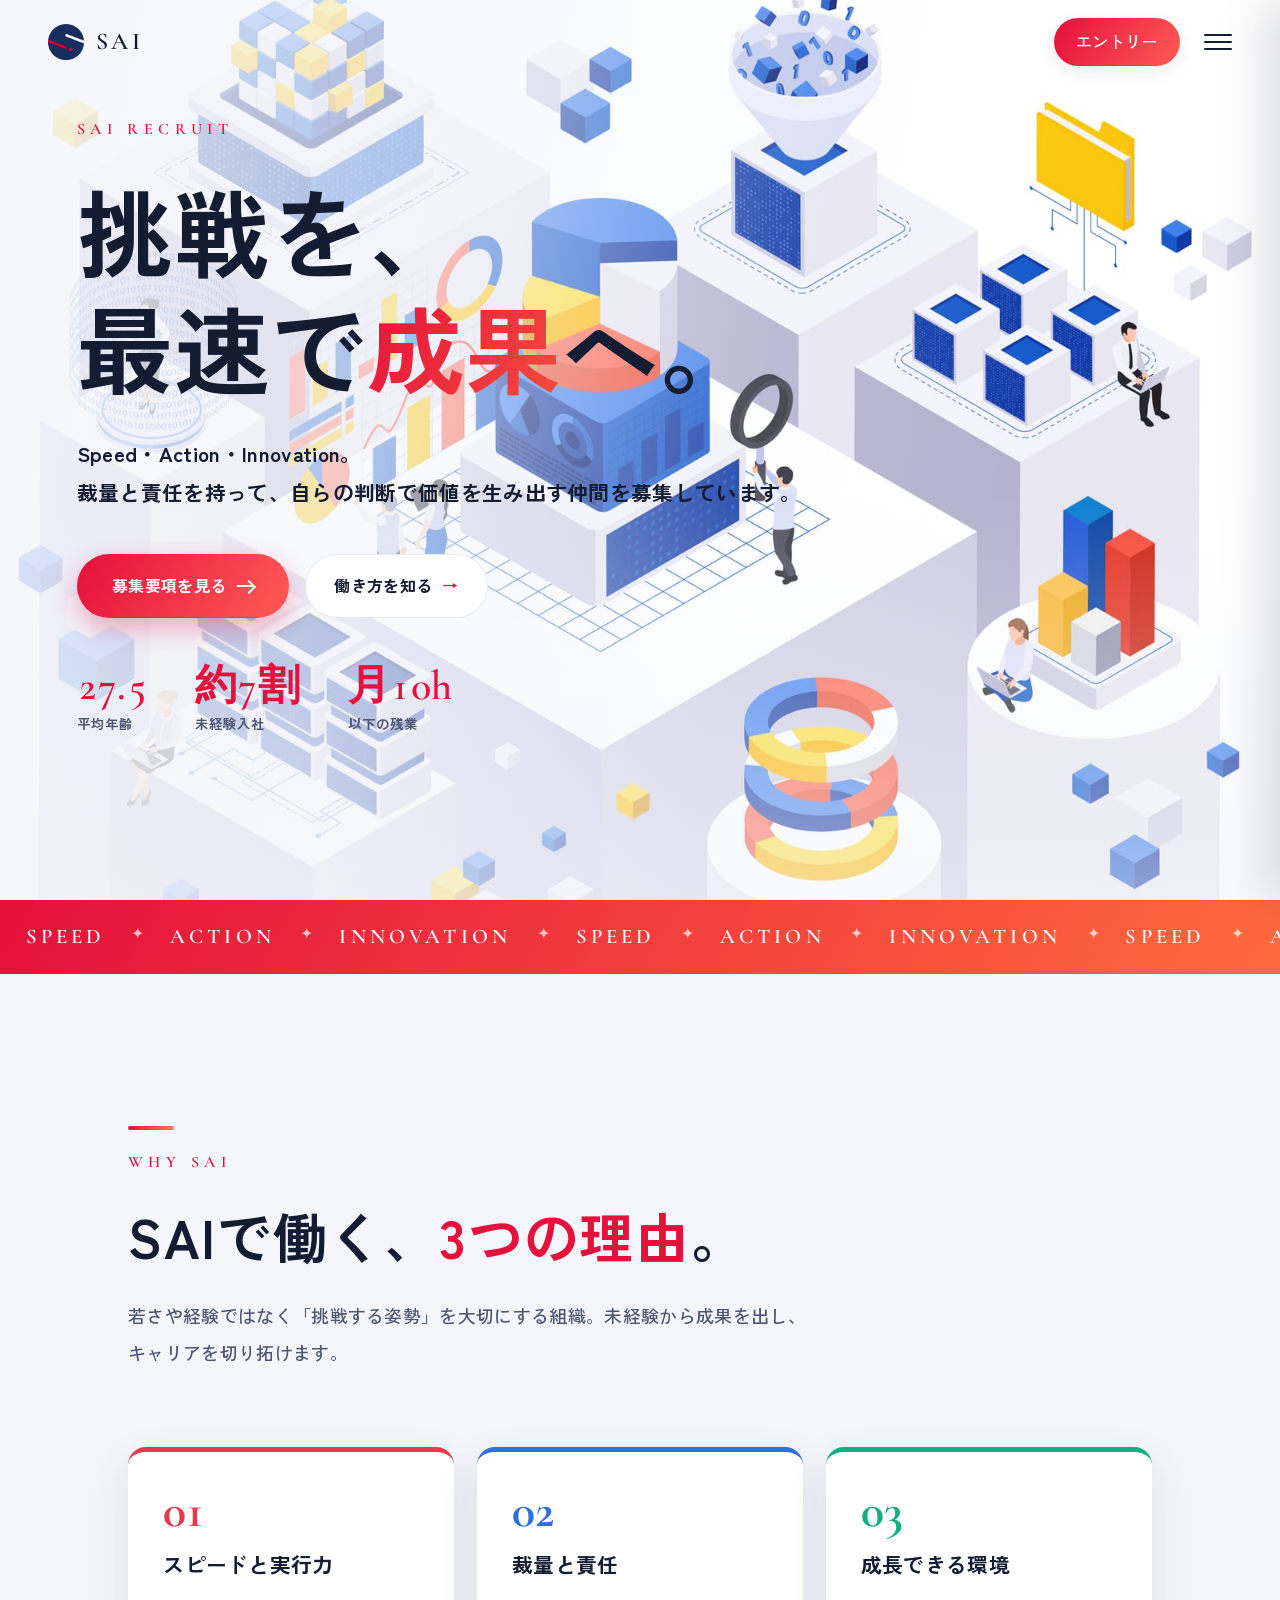
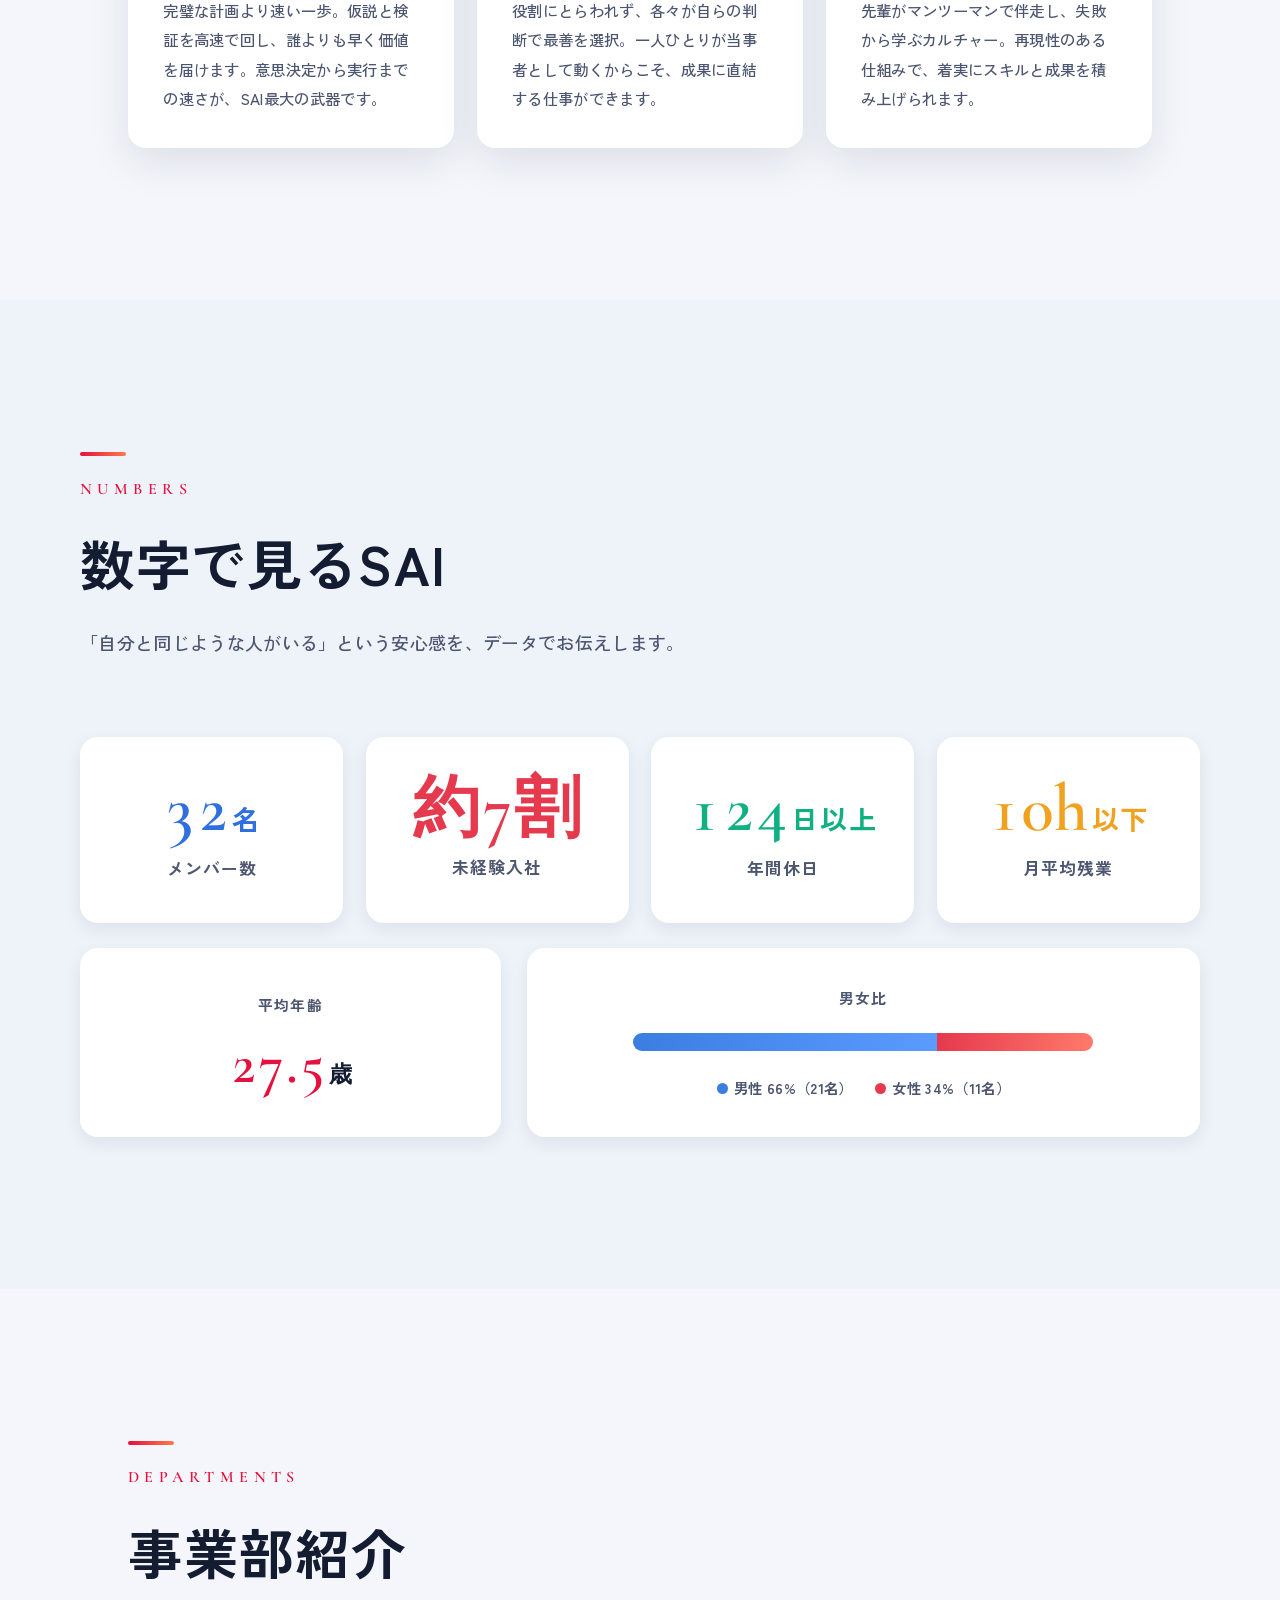
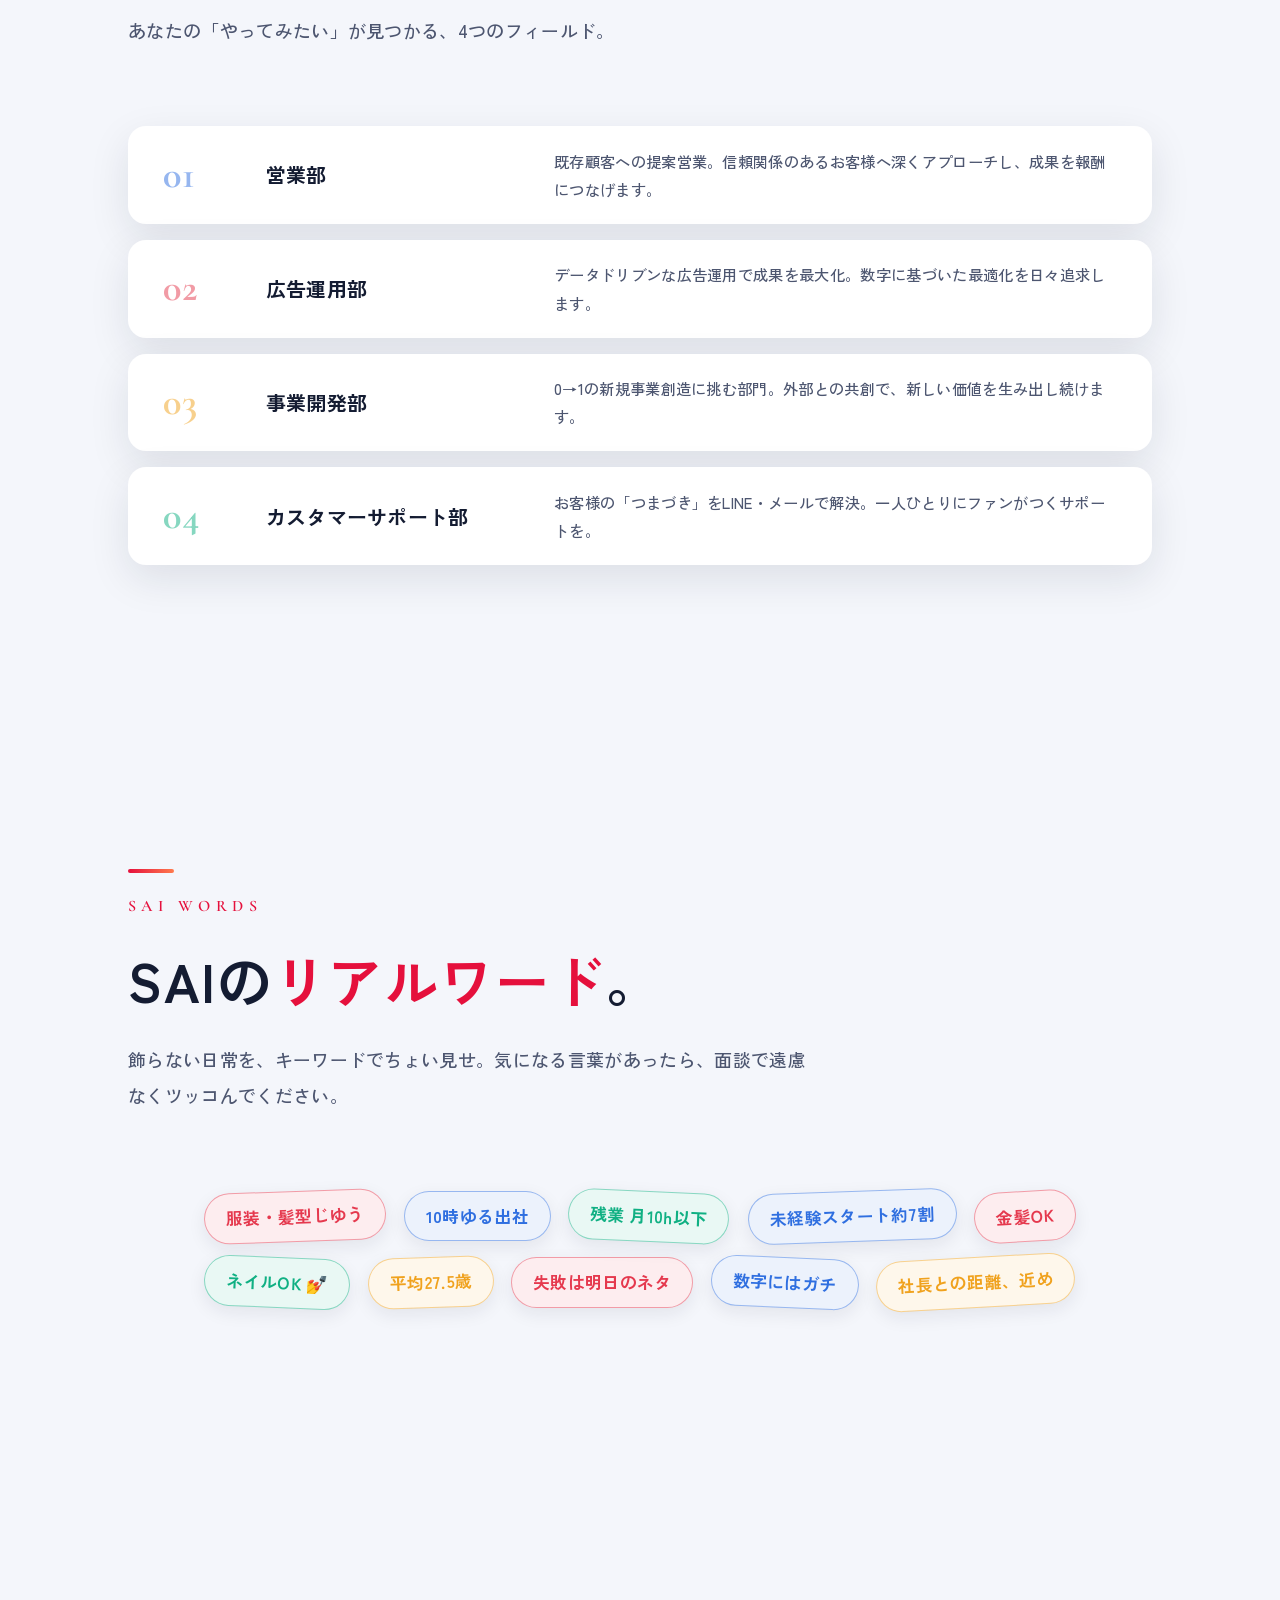
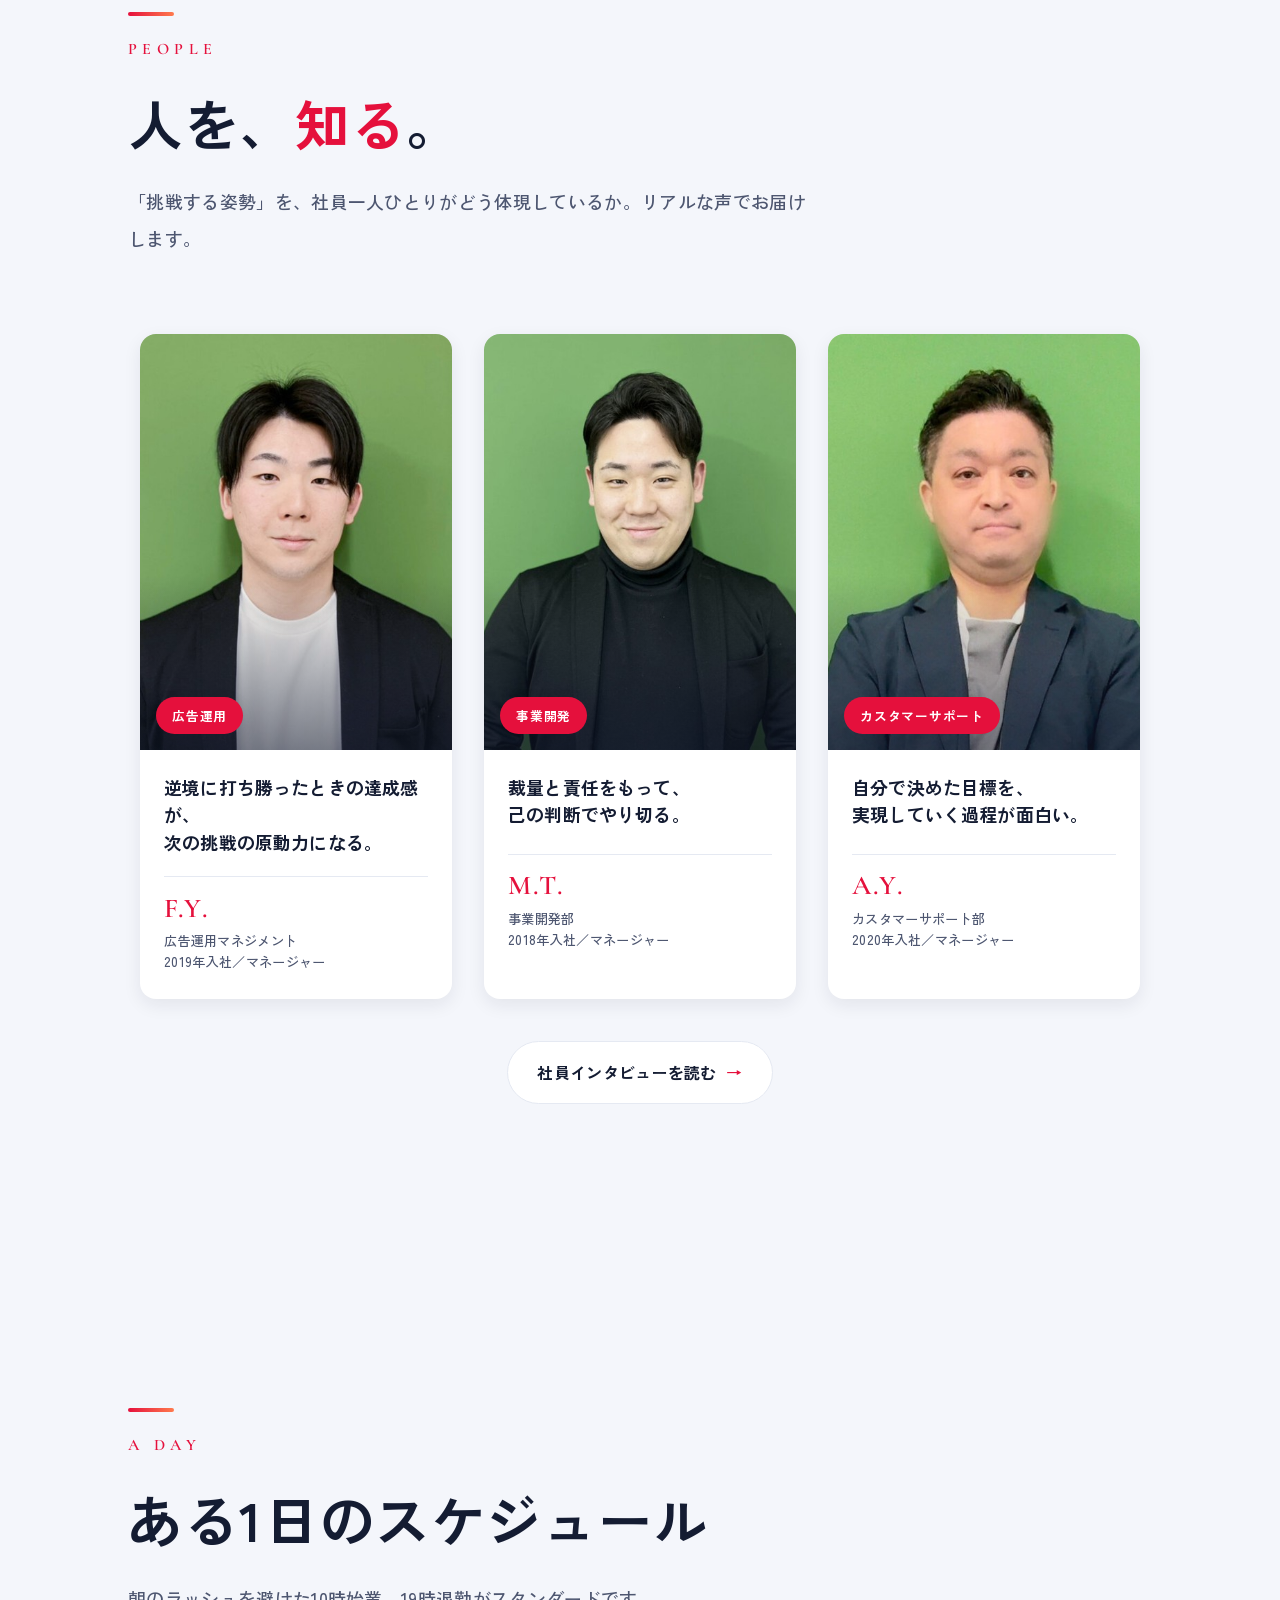
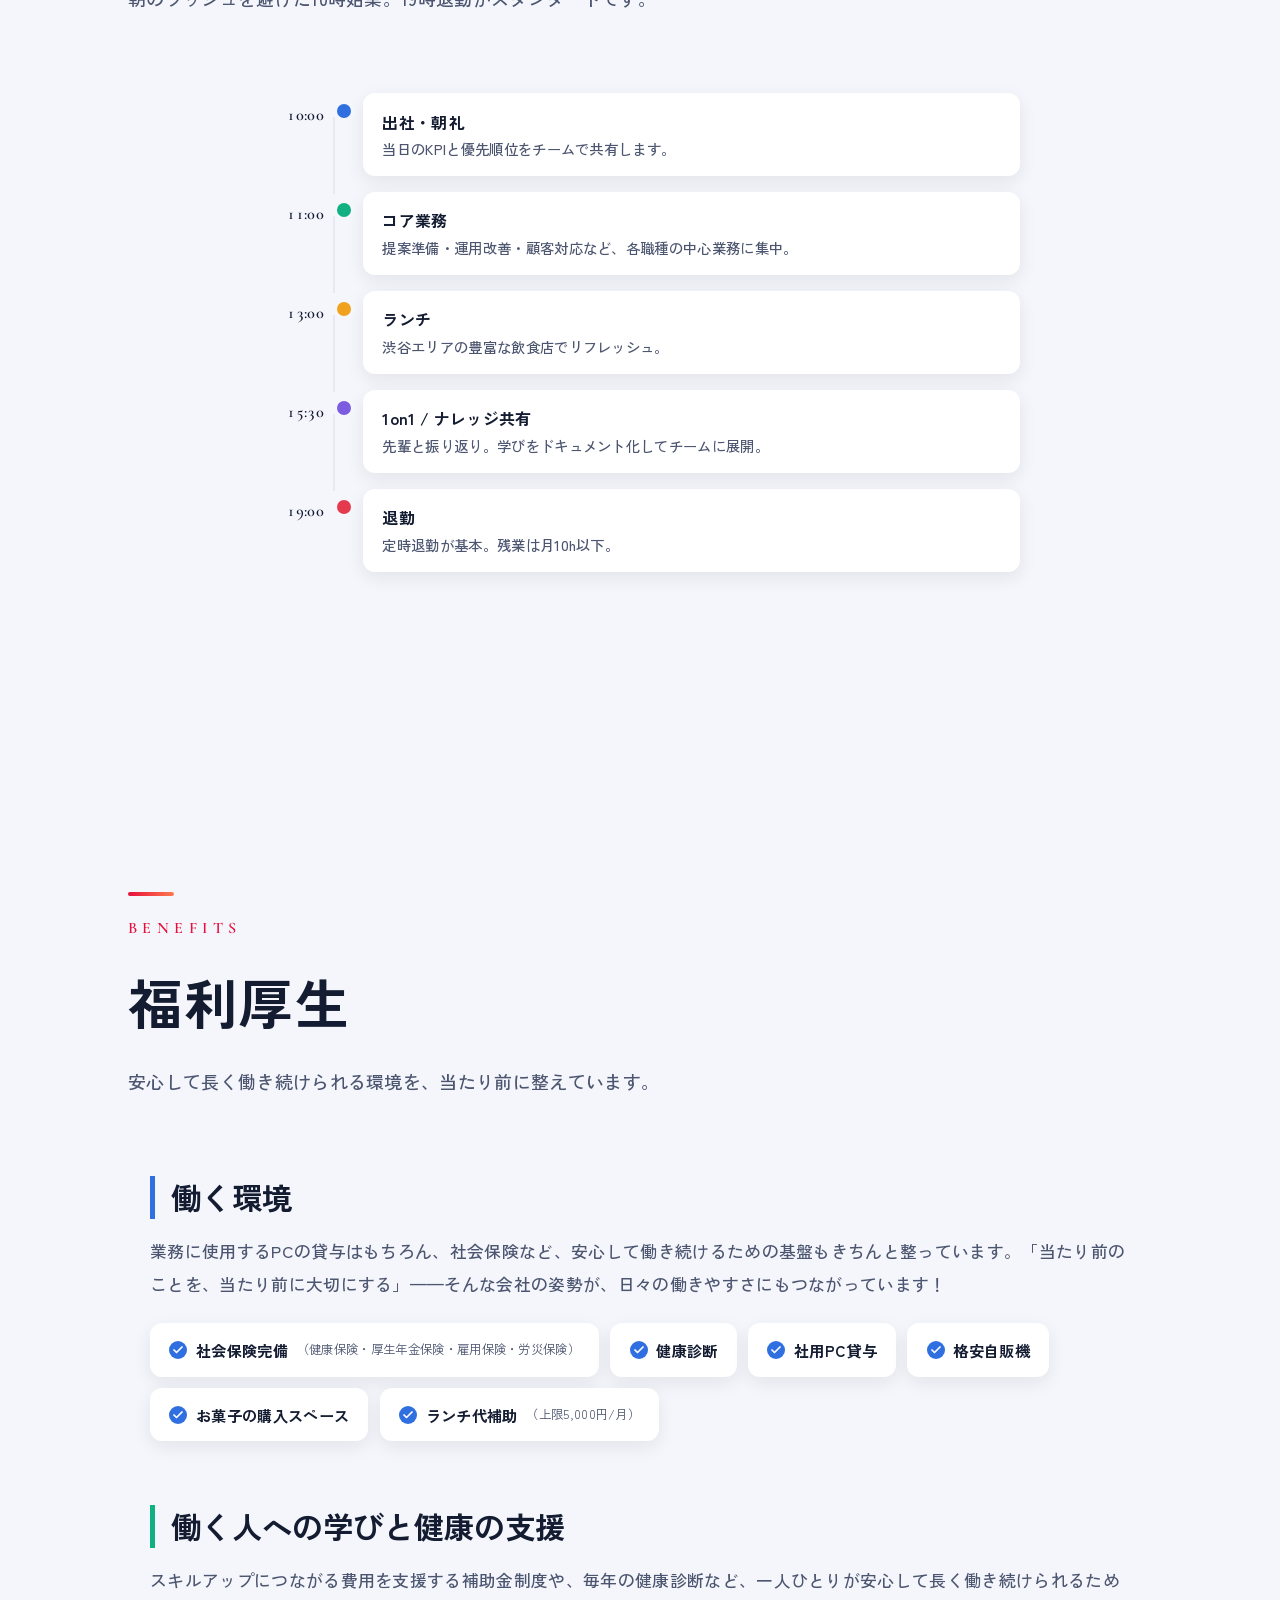
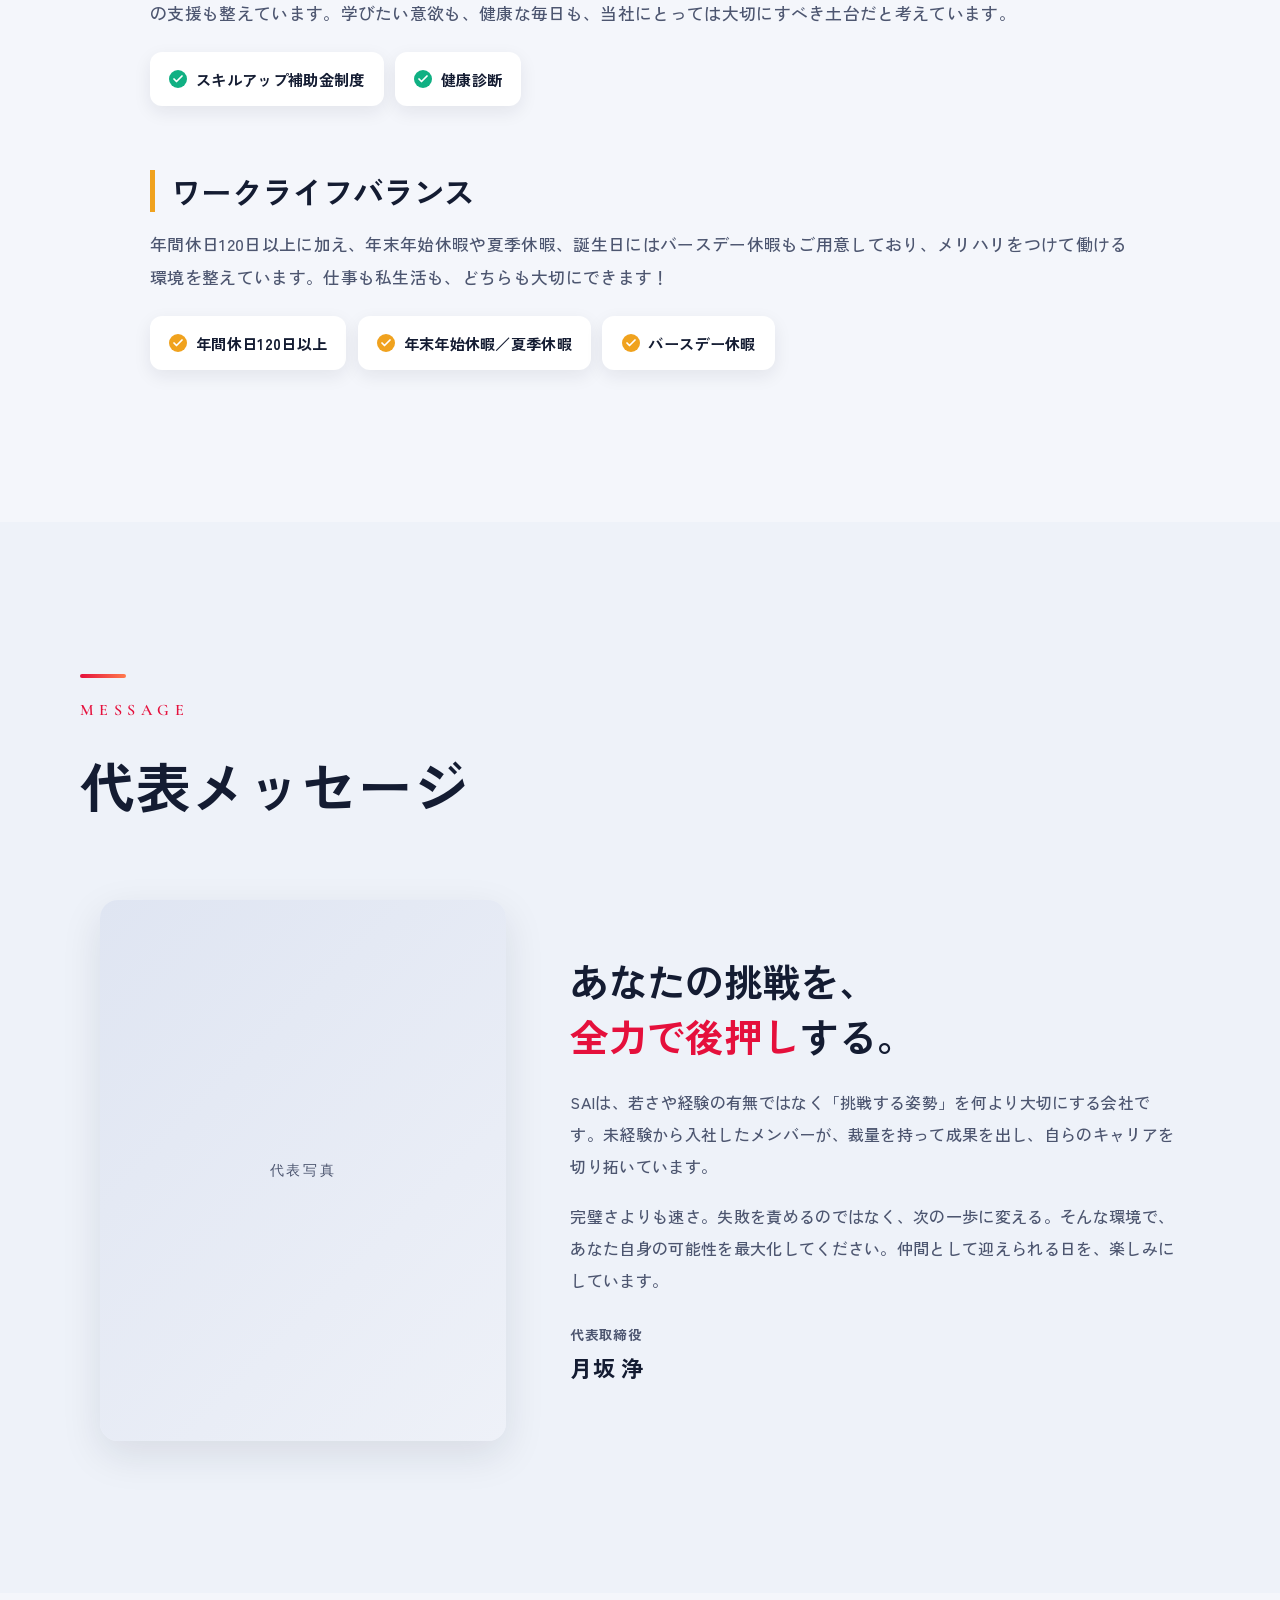
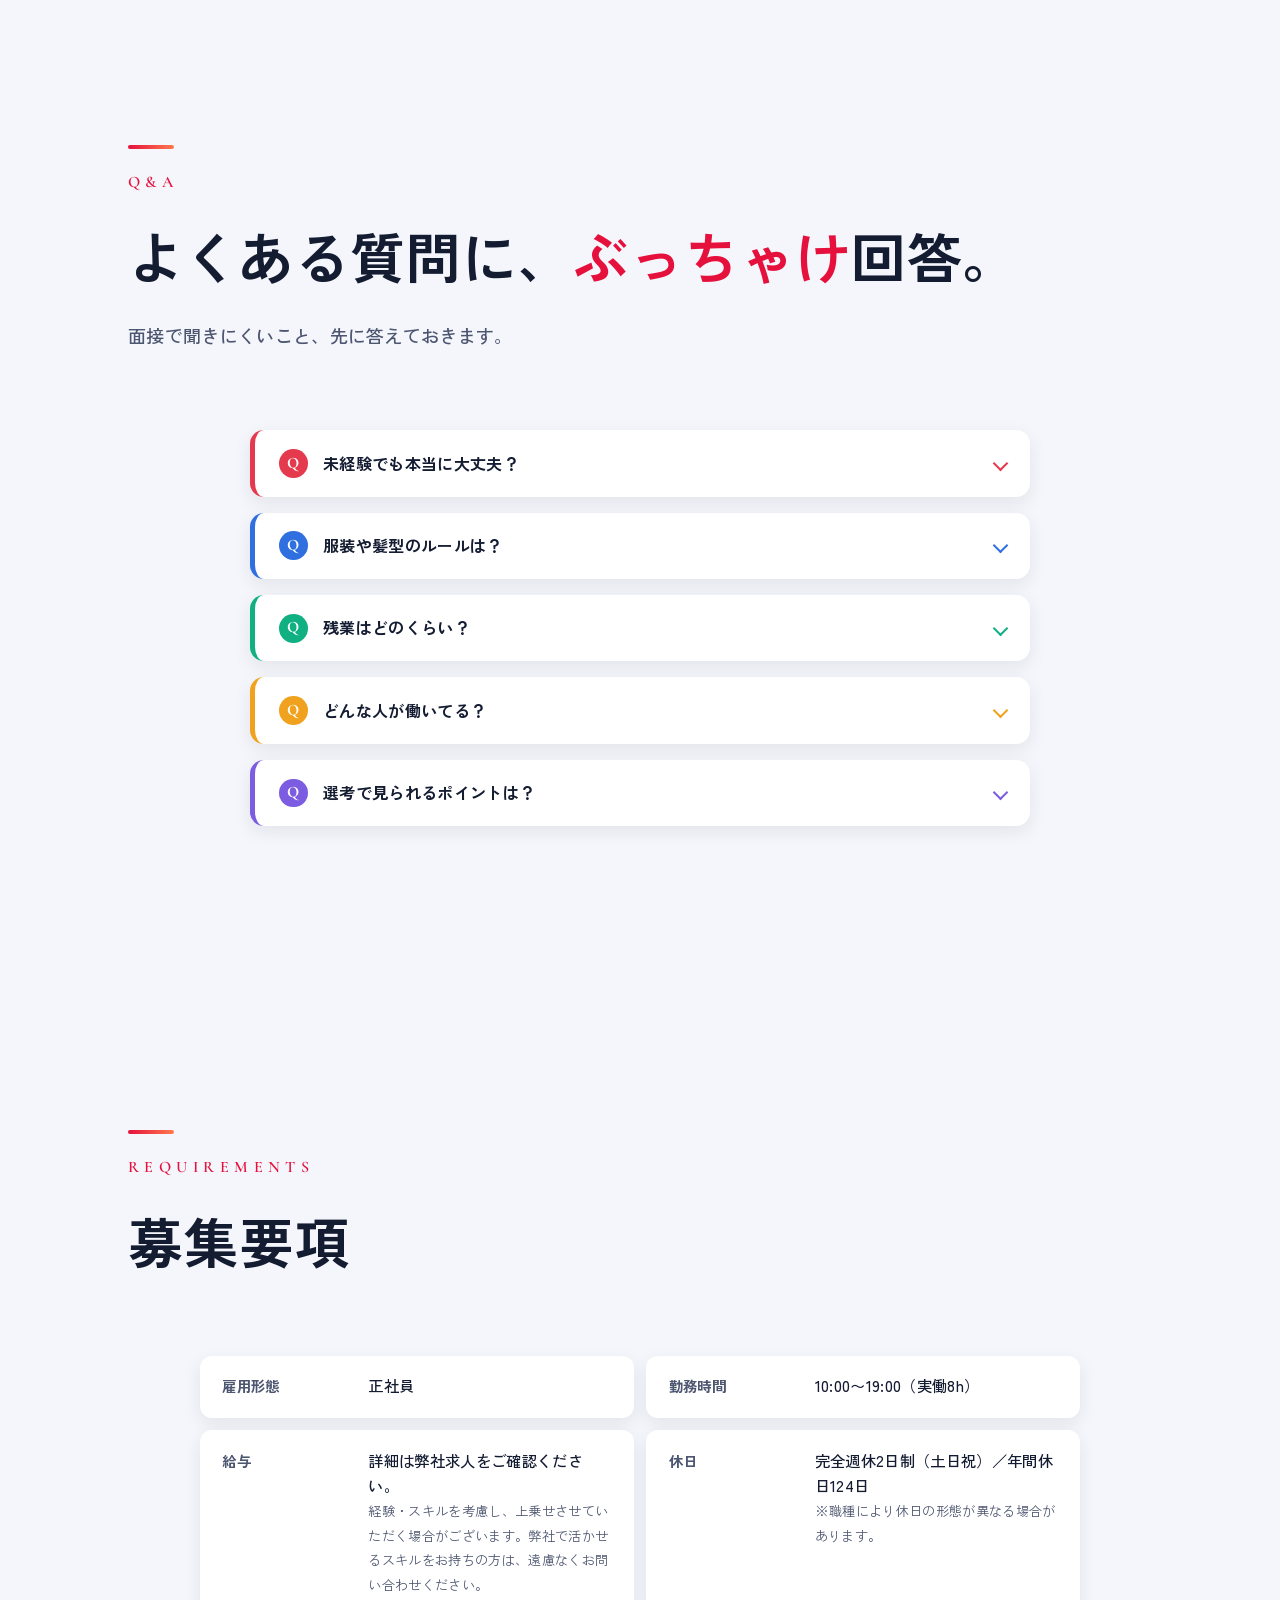
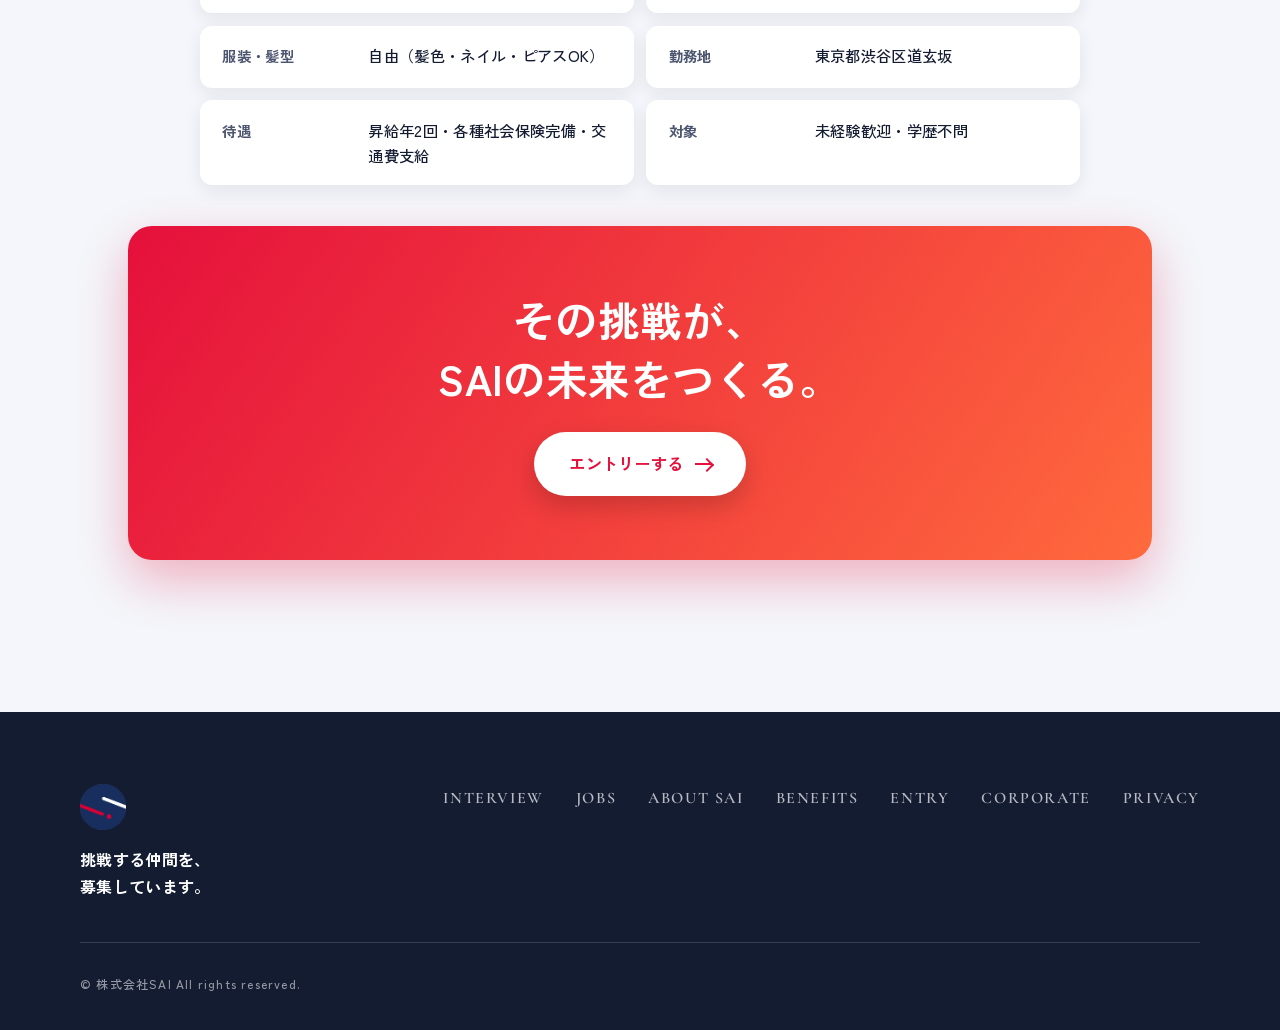
==== commit f631b0ab: "採用：男女比を実数値に更新／青木(A・Y)の写真をプレースホルダー化 - 男女比を 男性66%(21名)・女性34%(11名) に更新（計32名で整合） - 社員インタビュー 青木 友也の写真2箇所(" ====
--- a/recruit/index.html
+++ b/recruit/index.html
@@ -133,10 +133,10 @@
         </div>
         <div class="r-people-item" data-reveal>
             <span class="r-people-label">男女比</span>
-            <div class="r-gbar"><i class="m" style="width:68%"></i><i class="f" style="width:32%"></i></div>
+            <div class="r-gbar"><i class="m" style="width:66%"></i><i class="f" style="width:34%"></i></div>
             <div class="r-glegend">
-                <span><i class="r-dot m"></i>男性 68%（22名）</span>
-                <span><i class="r-dot f"></i>女性 32%（10名）</span>
+                <span><i class="r-dot m"></i>男性 66%（21名）</span>
+                <span><i class="r-dot f"></i>女性 34%（11名）</span>
             </div>
         </div>
     </div>
--- a/recruit/recruit.css
+++ b/recruit/recruit.css
@@ -256,7 +256,7 @@
 /* ── フッター ── */
 .r-footer{background:var(--ink);color:#fff;padding:clamp(3rem,7vw,4.5rem) clamp(1.5rem,6vw,6rem) 2rem;}
 .r-footer-top{display:flex;justify-content:space-between;flex-wrap:wrap;gap:2.5rem;max-width:1120px;margin:0 auto;}
-.r-footer-logo{width:46px;margin-bottom:1rem;filter:brightness(0) invert(1);}
+.r-footer-logo{width:46px;margin-bottom:1rem;}
 .r-footer-tag{font-family:var(--gothic);font-weight:700;line-height:1.7;}
 .r-footer-nav{display:flex;flex-wrap:wrap;gap:.8rem 2rem;align-content:start;}
 .r-footer-nav a{font-family:var(--display);font-weight:600;letter-spacing:.1em;color:rgba(255,255,255,.7);transition:color .3s;}
@@ -576,6 +576,8 @@
 .r-iv-phead{display:grid;grid-template-columns:240px 1fr;gap:2rem;align-items:center;margin-bottom:1rem;}
 .r-iv-portrait{aspect-ratio:3/4;border-radius:18px;overflow:hidden;box-shadow:var(--shadow);background:linear-gradient(135deg,#dfe5f2,#eef1f8);}
 .r-iv-portrait img{width:100%;height:100%;object-fit:cover;object-position:center top;}
+.r-iv-cmp-photo.is-ph,.r-iv-portrait.is-ph{display:flex;align-items:center;justify-content:center;}
+.r-iv-ph-label{font-family:var(--display);font-weight:600;font-size:.9rem;letter-spacing:.28em;color:#9aa8c8;}
 .r-iv-badge{display:inline-block;background:var(--acc,var(--brand));color:#fff;font-weight:700;font-size:.8rem;padding:.35rem 1rem;border-radius:100px;margin-bottom:.8rem;}
 .r-iv-phead h3{font-family:var(--gothic);font-weight:700;color:var(--ink);font-size:1.9rem;}
 .r-iv-phead .role{font-family:var(--display);color:var(--ink-2);letter-spacing:.08em;margin:.3rem 0 1rem;font-size:.95rem;}
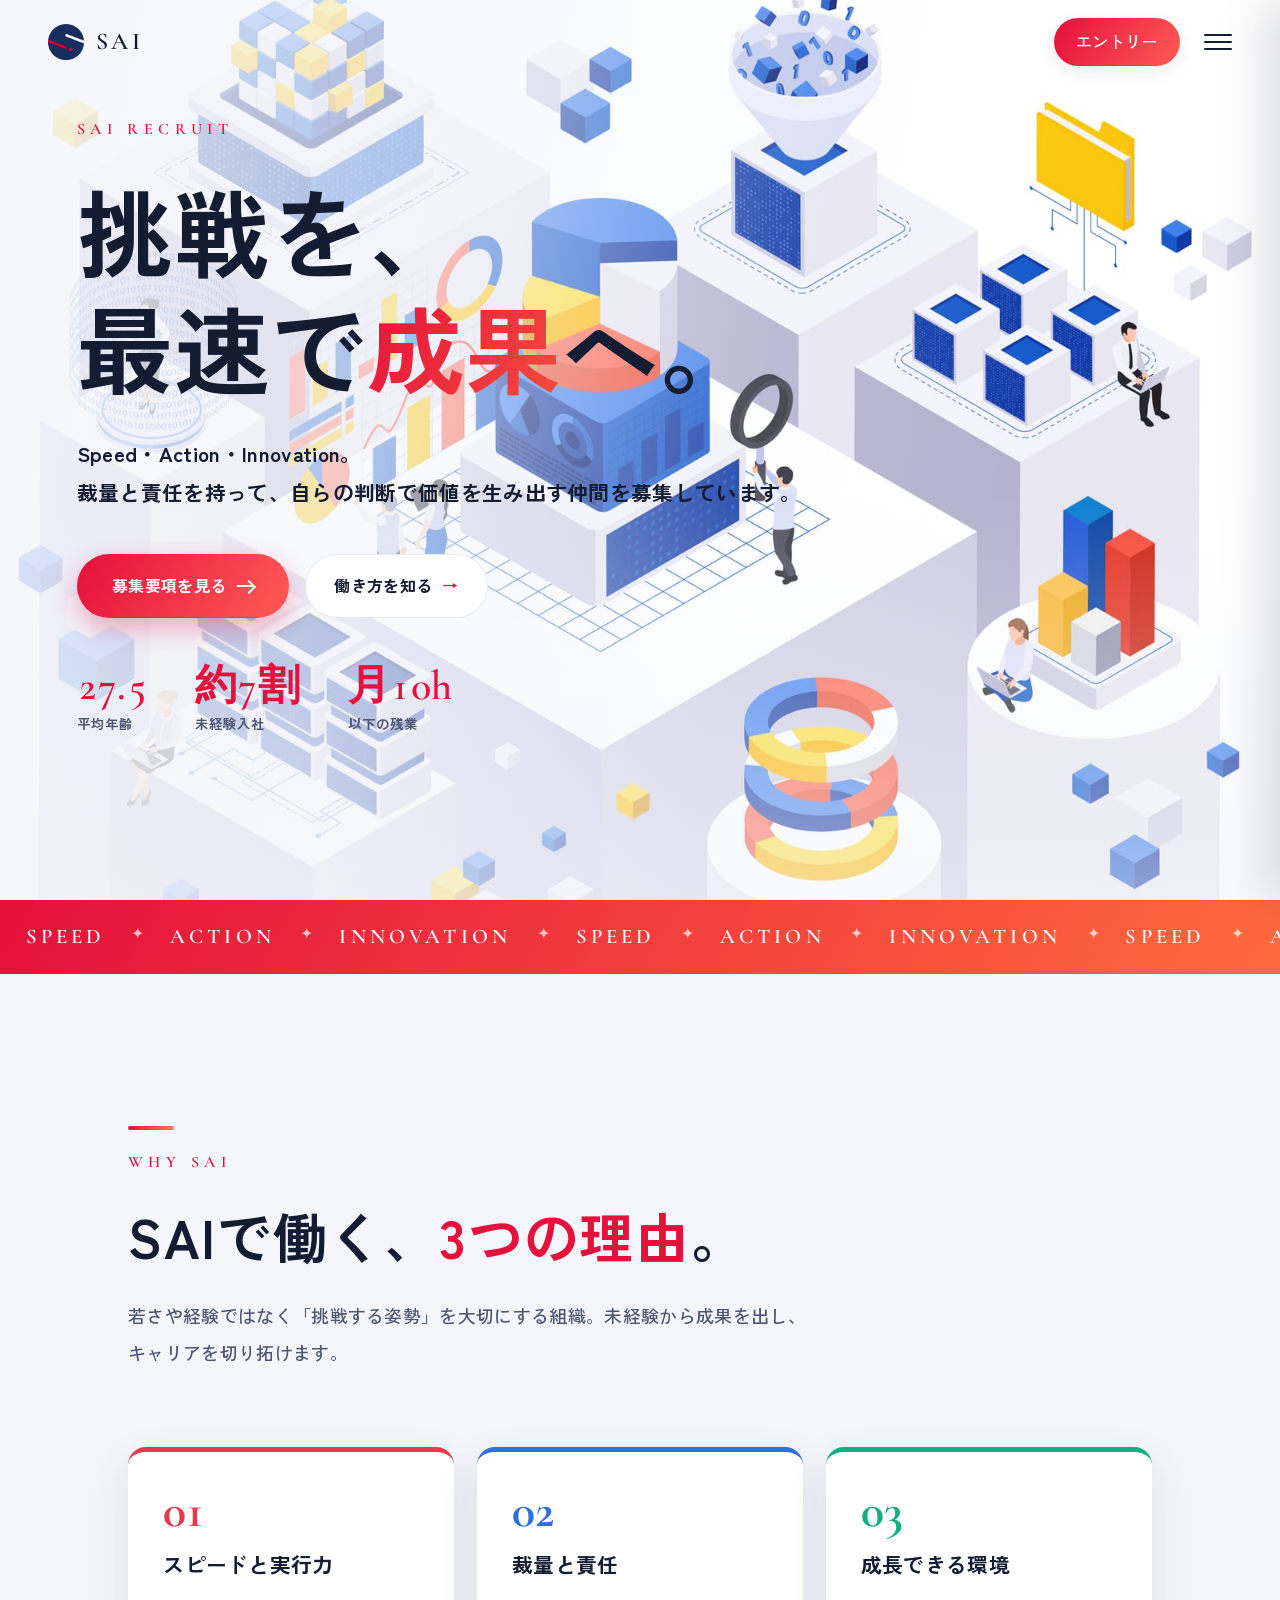
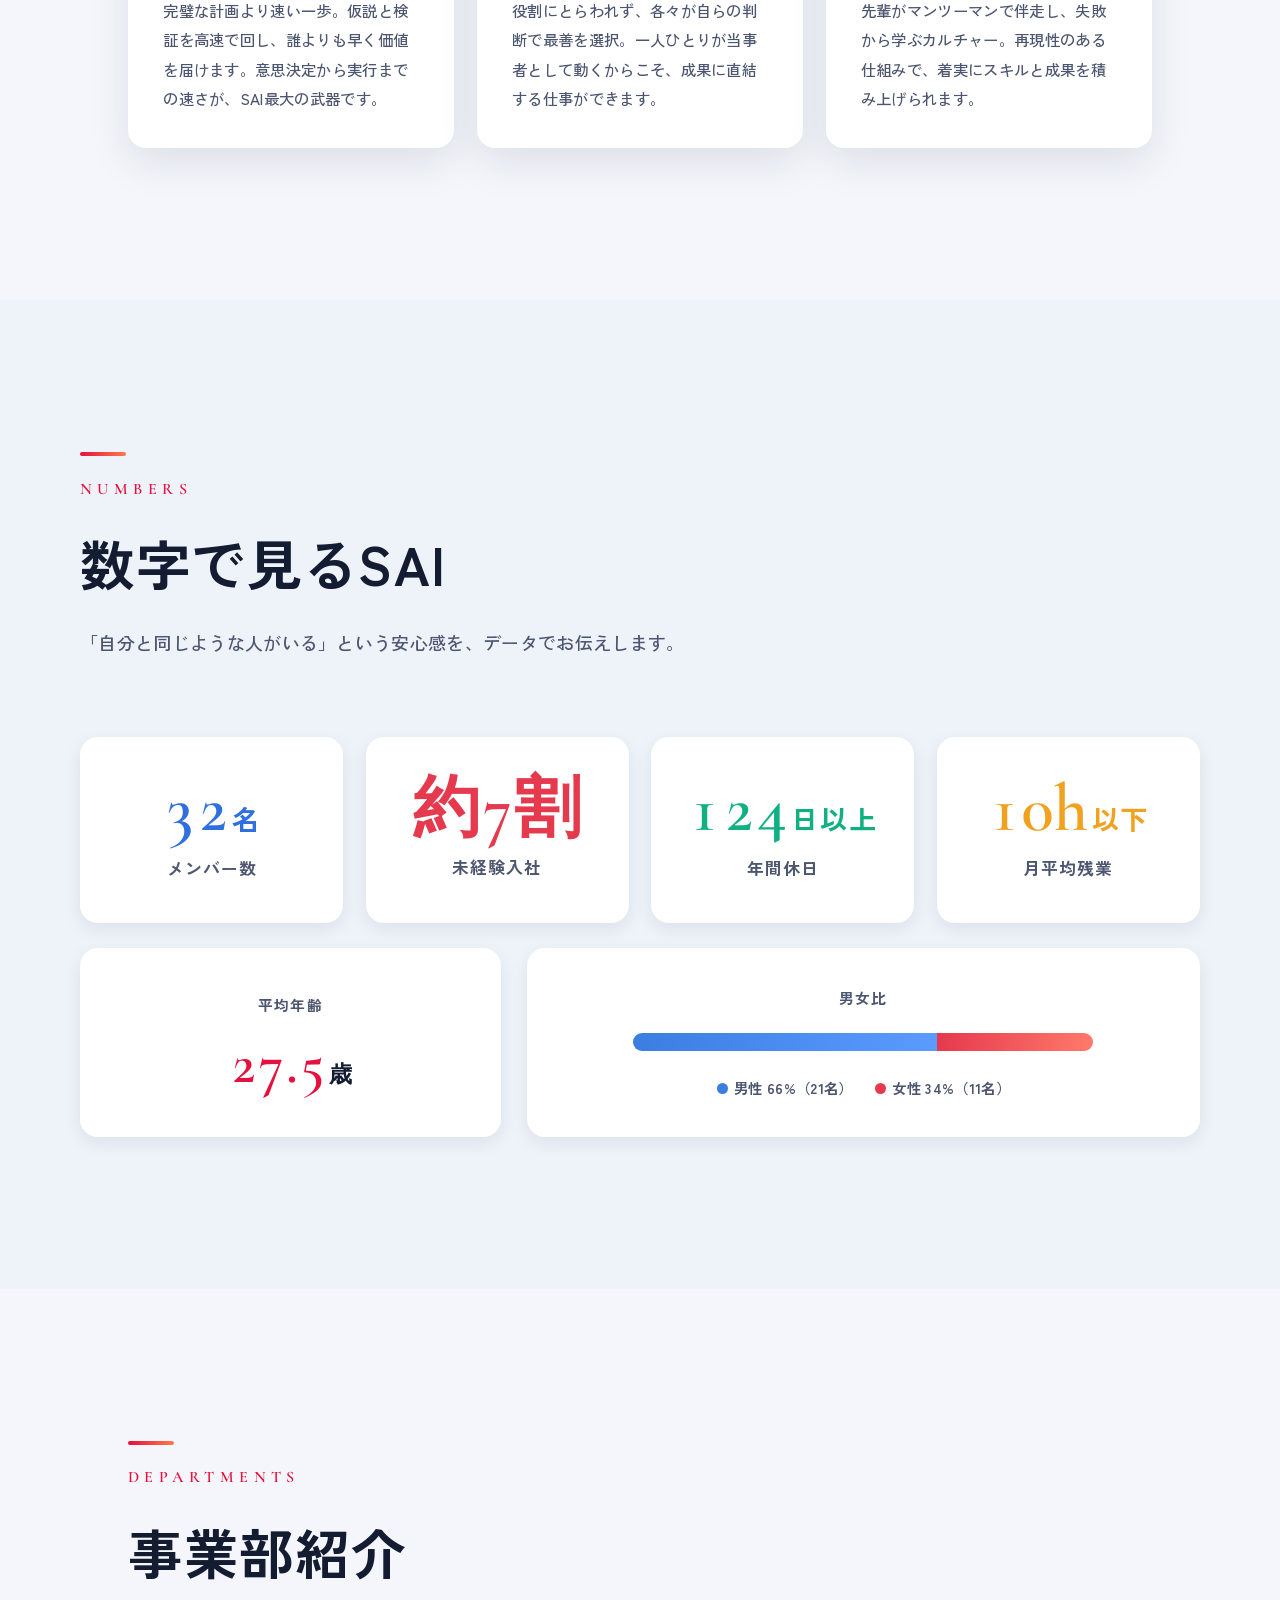
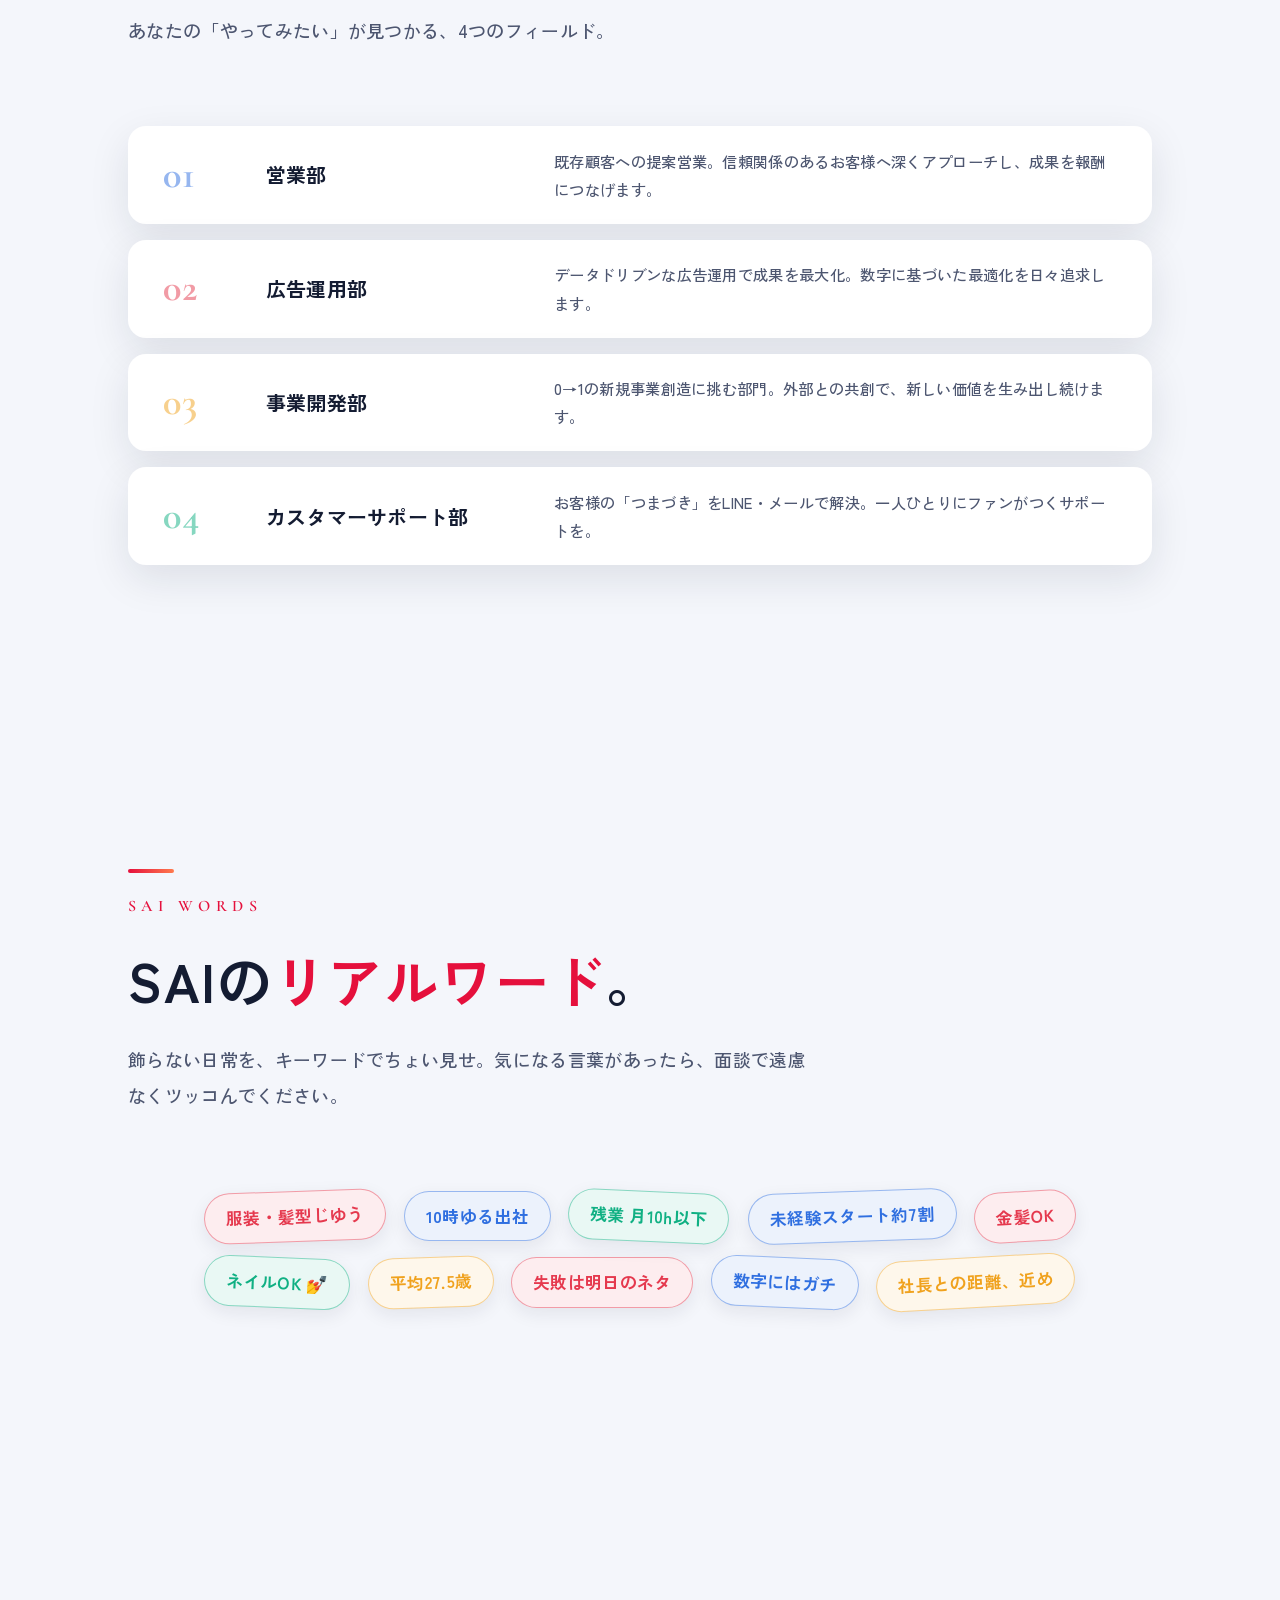
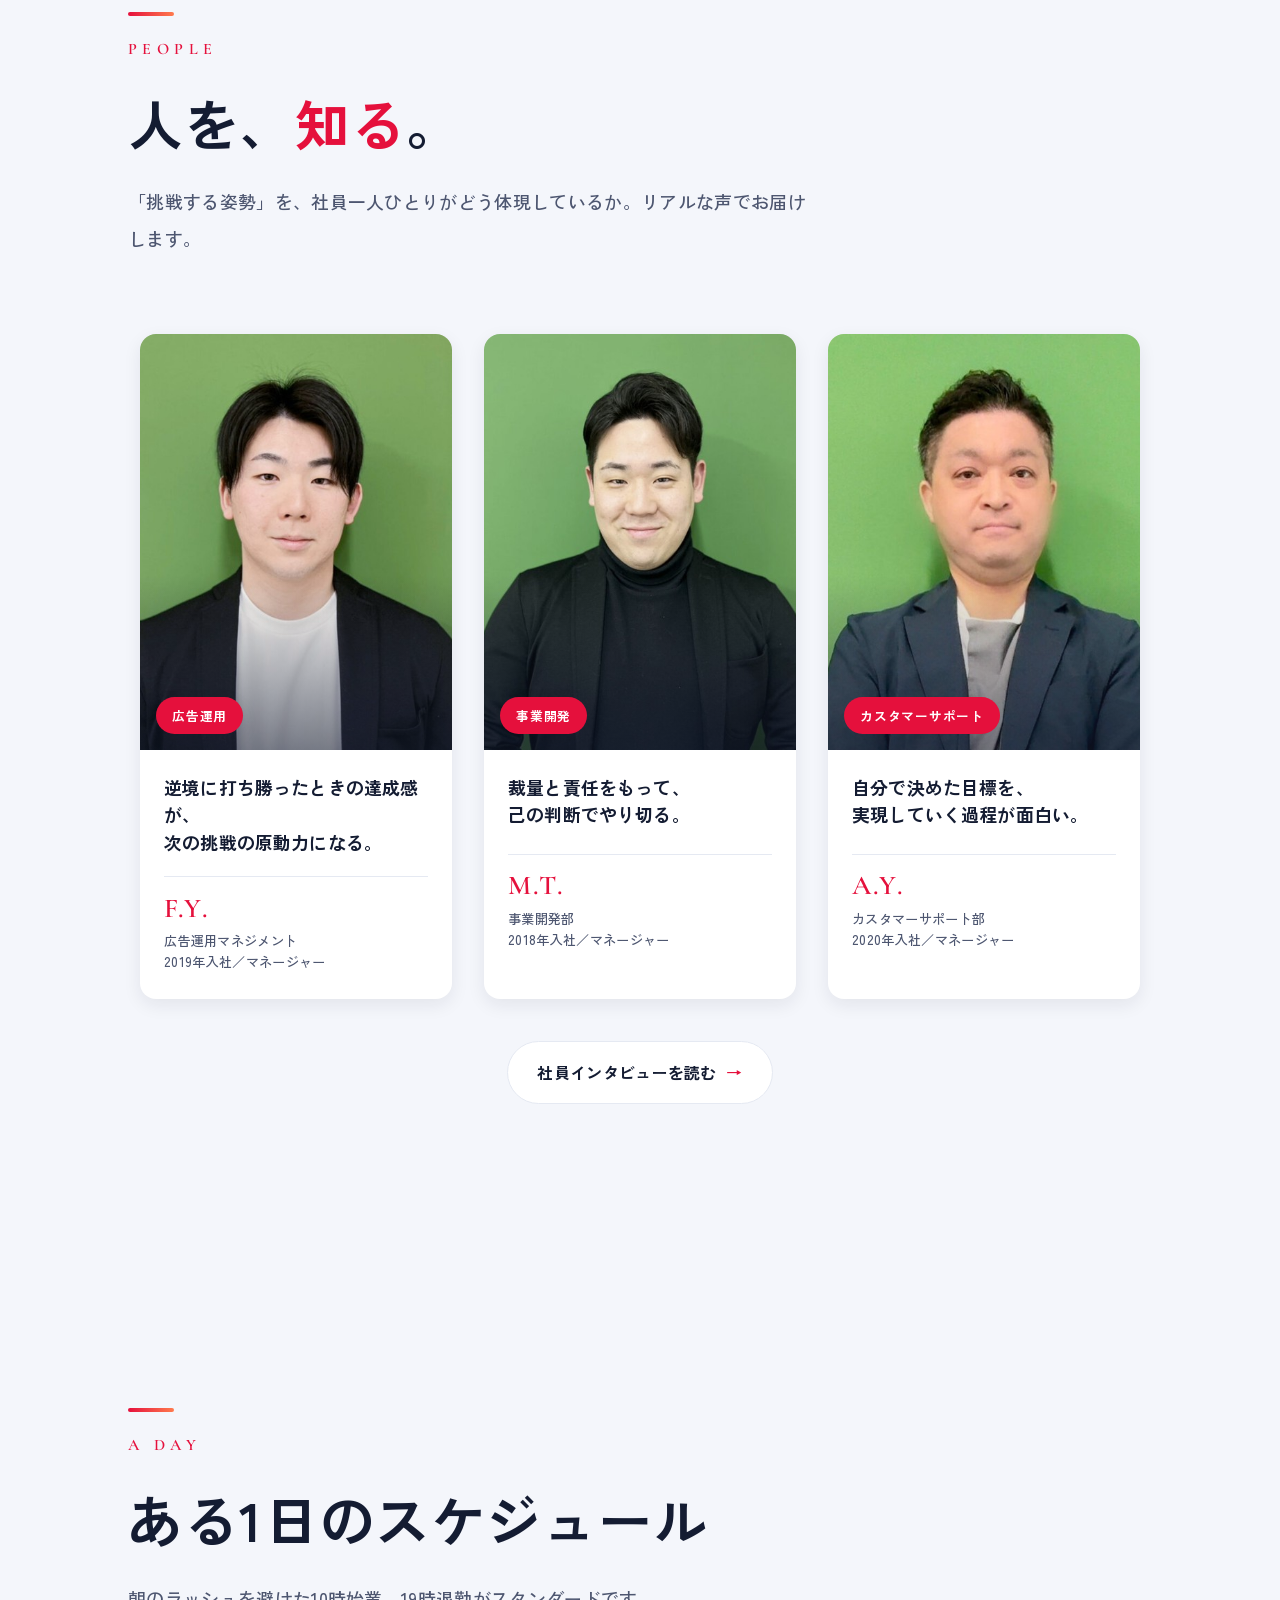
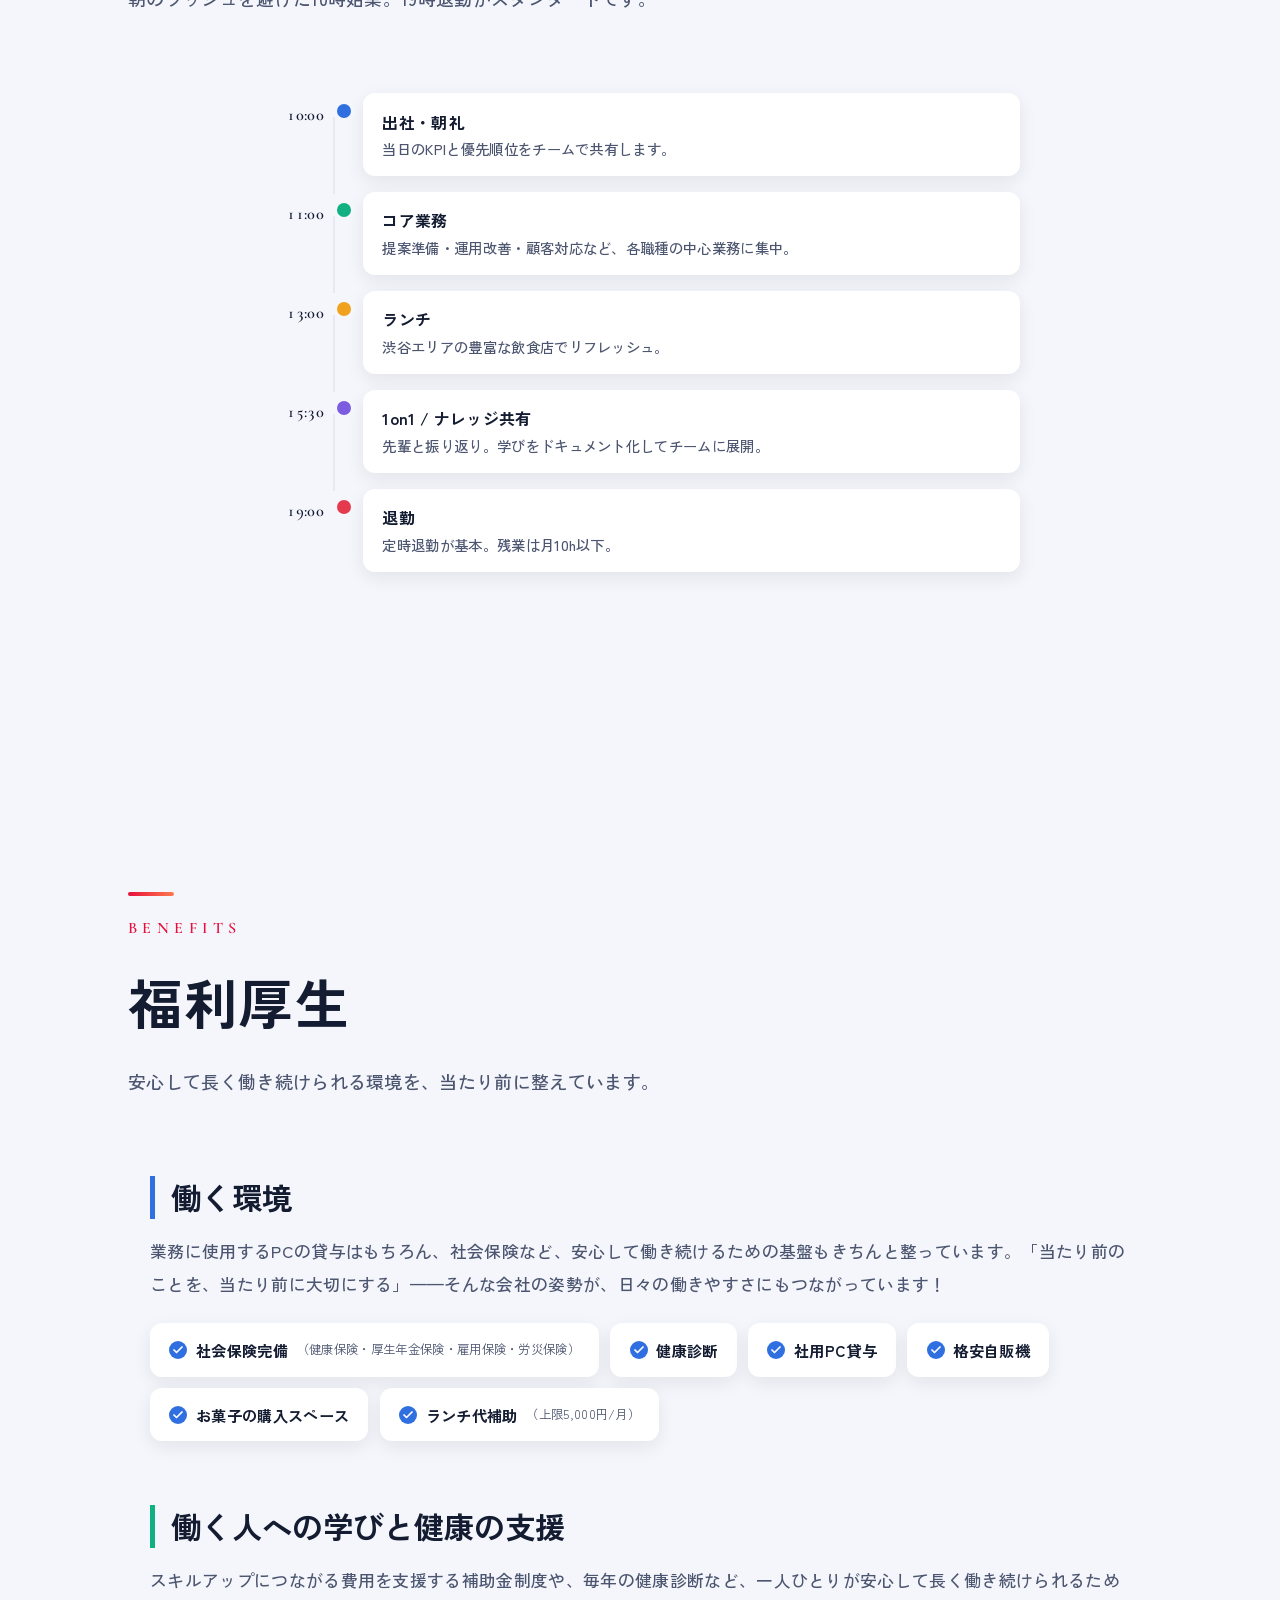
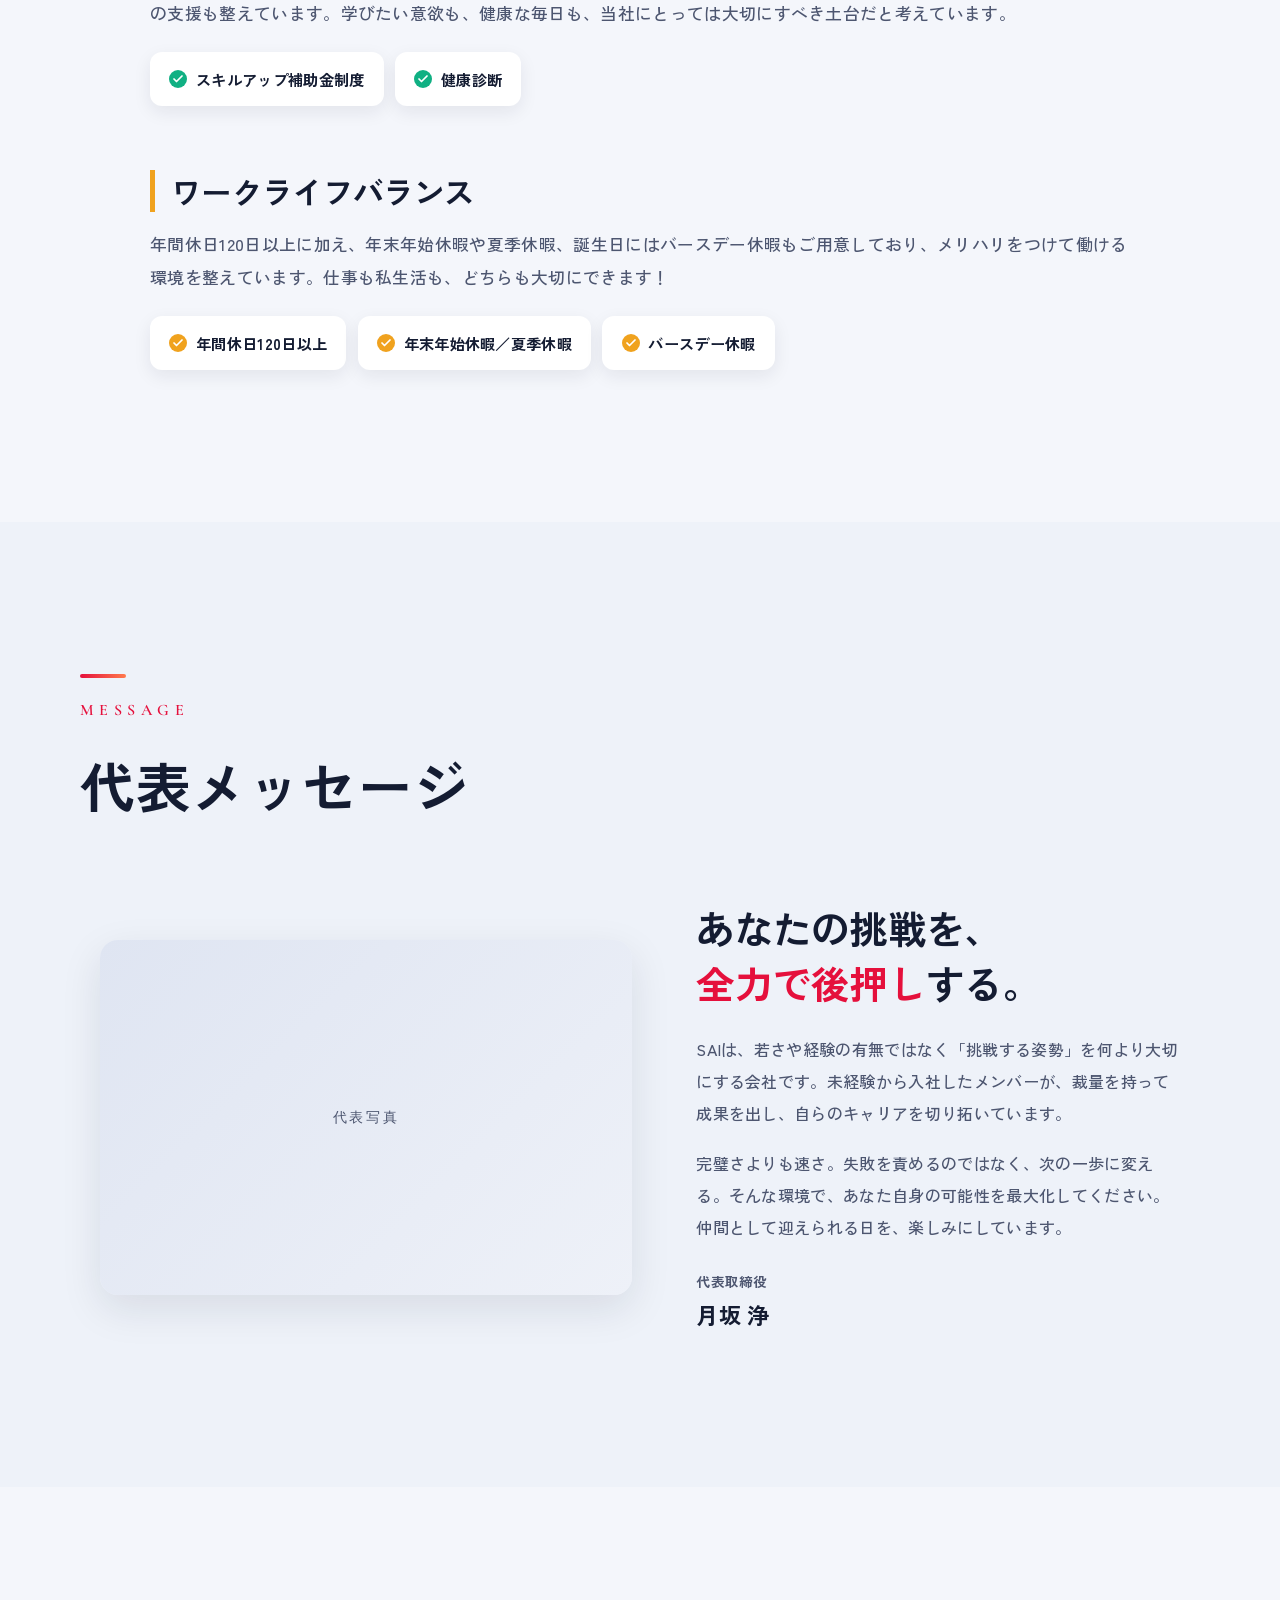
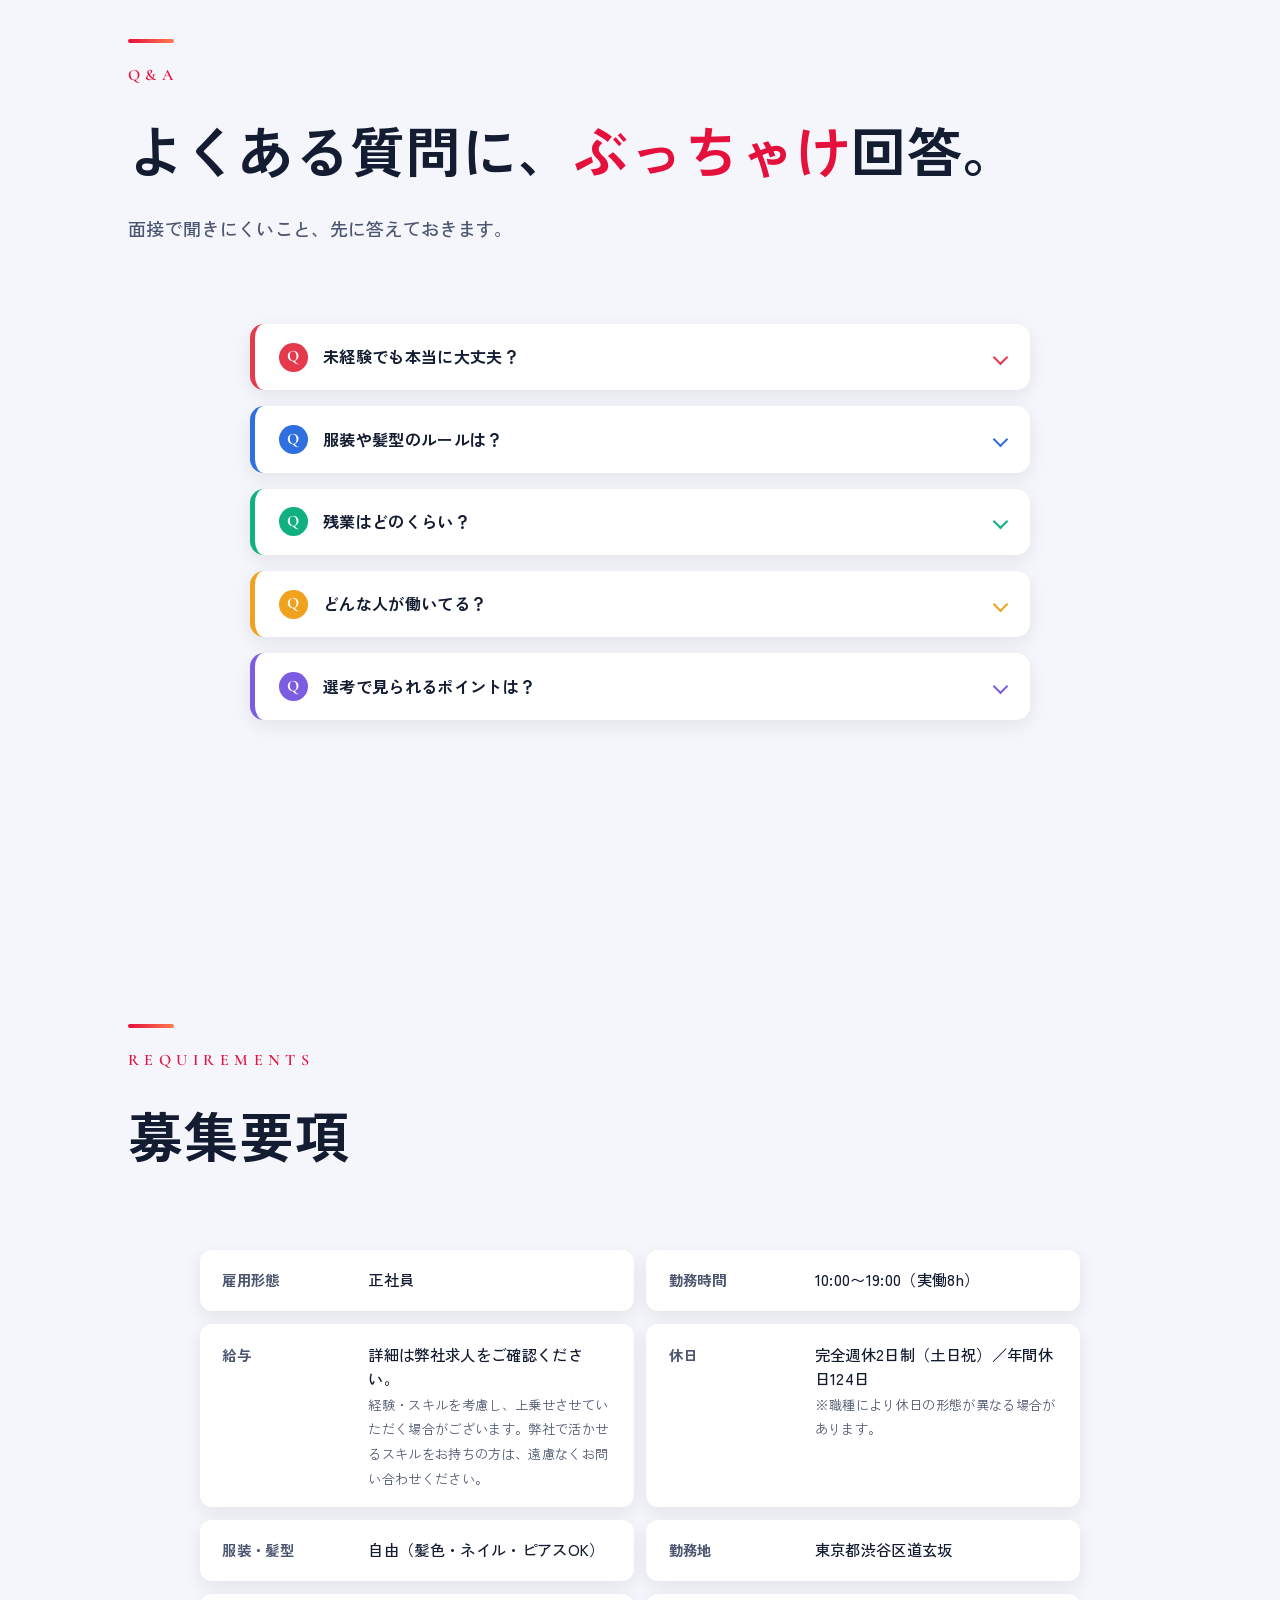
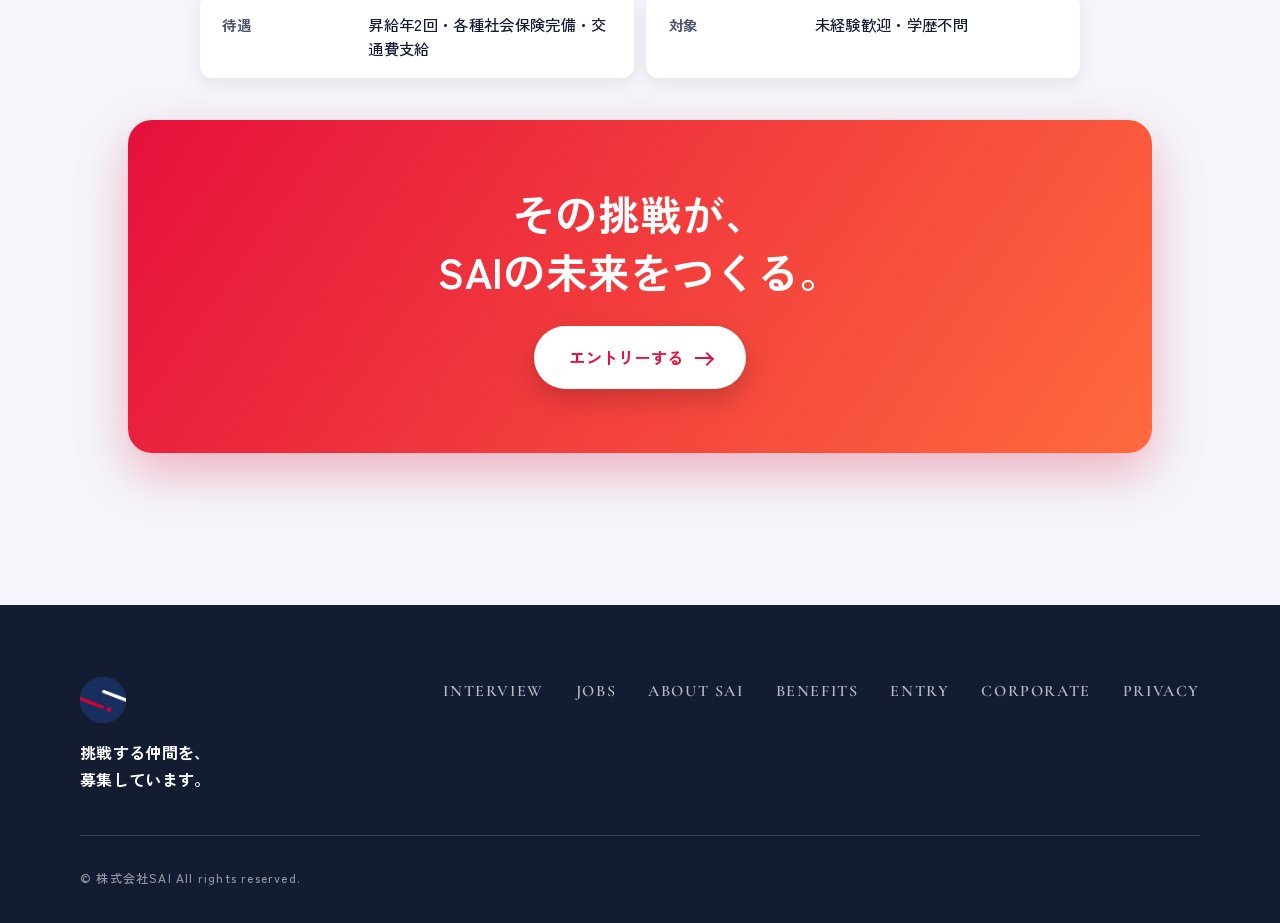
==== commit 782f5d3b: "採用トップ：スマホの単調さ対策として交互背景＋余白圧縮（試作） - ≤1120pxでセクション背景を base/tint(#E3EAF5) 交互に（words/environmentにr-alt付与、" ====
--- a/recruit/index.html
+++ b/recruit/index.html
@@ -159,7 +159,7 @@
 </section>
 
 <!-- SAIリアルワード（カルチャーチップ雲） -->
-<section class="r-section" id="words">
+<section class="r-section r-alt" id="words">
     <div class="r-head">
         <span class="r-label">SAI WORDS</span>
         <h2 class="r-title">SAIの<em>リアルワード</em>。</h2>
@@ -231,7 +231,7 @@
 </section>
 
 <!-- 働く環境 -->
-<section class="r-section" id="environment">
+<section class="r-section r-alt" id="environment">
     <div class="r-head">
         <span class="r-label">A DAY</span>
         <h2 class="r-title">ある1日のスケジュール</h2>
--- a/recruit/recruit.css
+++ b/recruit/recruit.css
@@ -99,6 +99,12 @@
 
 /* ── 共通：セクション（余白×凝縮：たっぷりの間と大きな英字見出し） ── */
 .r-section{max-width:1120px;margin:0 auto;padding:clamp(5rem,12vw,9.5rem) clamp(1.3rem,5vw,3rem);}
+/* スマホ：セクション背景を交互に切り替え、スクロールの単調さ・離脱を軽減
+   （PCはmax-widthで中央寄せのため据え置き、スマホは全幅で色が効く） */
+@media(max-width:1120px){
+  .r-section.r-alt,.r-section.r-numbers,.r-section.r-message{background:#E3EAF5;}
+  .r-section{padding-top:clamp(3.4rem,11vw,5rem);padding-bottom:clamp(3.4rem,11vw,5rem);}
+}
 .r-head{margin-bottom:clamp(2.8rem,6vw,4.8rem);}
 .r-label{display:inline-block;font-family:var(--display);font-weight:600;letter-spacing:.34em;font-size:1rem;color:var(--brand);position:relative;padding-top:1.4rem;margin-bottom:1.3rem;text-transform:uppercase;}
 .r-label::before{content:'';position:absolute;top:0;left:0;width:46px;height:4px;border-radius:3px;background:linear-gradient(90deg,var(--brand),#ff7a4d);}
@@ -137,6 +143,11 @@
 .r-hero-stats div{display:flex;flex-direction:column;}
 .r-hero-stats b{font-family:var(--display);font-weight:600;font-size:clamp(1.8rem,4vw,2.6rem);color:var(--brand);line-height:1;font-variant-numeric:tabular-nums;}
 .r-hero-stats span{font-size:.82rem;color:var(--ink-2);margin-top:.3rem;font-weight:700;letter-spacing:.08em;}
+/* スマホ(iPhone想定)：FV見出しが大きく左端に寄って切れて見えるのを防ぐ */
+@media(max-width:430px){
+  .r-hero{padding-left:1.75rem;padding-right:1.75rem;}
+  .r-hero h1{font-size:2.15rem;line-height:1.32;}
+}
 
 /* ── マーキー（エネルギッシュ） ── */
 .r-marquee{overflow:hidden;white-space:nowrap;background:linear-gradient(120deg,var(--brand),#ff6a3d);padding:1.1rem 0;}
@@ -220,8 +231,8 @@
 
 /* 代表メッセージ */
 .r-message{background:var(--surface-2);}
-.r-msg-inner{display:grid;grid-template-columns:.8fr 1.2fr;gap:clamp(2rem,5vw,4rem);align-items:center;max-width:1080px;margin:0 auto;}
-.r-msg-photo{aspect-ratio:3/4;border-radius:18px;overflow:hidden;box-shadow:var(--shadow);background:linear-gradient(135deg,#dfe5f2,#eef1f8);}
+.r-msg-inner{display:grid;grid-template-columns:1.1fr 1fr;gap:clamp(2rem,5vw,4rem);align-items:center;max-width:1080px;margin:0 auto;}
+.r-msg-photo{aspect-ratio:3/2;border-radius:18px;overflow:hidden;box-shadow:var(--shadow);background:linear-gradient(135deg,#dfe5f2,#eef1f8);}
 .r-msg-photo img{width:100%;height:100%;object-fit:cover;object-position:center top;}
 .r-msg-body h3{font-family:var(--gothic);font-weight:700;color:var(--ink);font-size:clamp(1.6rem,3.5vw,2.4rem);line-height:1.45;margin-bottom:1.4rem;}
 .r-msg-body h3 em{font-style:normal;color:var(--brand);}
@@ -274,7 +285,7 @@
   .nav-toggle{display:flex;}
   .r-people{grid-template-columns:1fr;}
   .r-msg-inner{grid-template-columns:1fr;gap:2rem;}
-  .r-msg-photo{max-width:320px;margin:0 auto;}
+  .r-msg-photo{max-width:520px;margin:0 auto;}
 }
 @media(max-width:768px){
   .r-grid-3,.r-grid-4{grid-template-columns:repeat(2,1fr);}
@@ -432,6 +443,12 @@
 @keyframes wsf{from{opacity:0;transform:translateY(12px);}to{opacity:1;transform:none;}}
 
 .ws-section{max-width:1120px;margin:0 auto;padding:clamp(3.5rem,8vw,6rem) clamp(1.3rem,5vw,3rem);}
+/* 現場の様子（横長の写真バナー） */
+.ws-scene{aspect-ratio:16/9;max-width:980px;margin:0 auto;border-radius:20px;overflow:hidden;box-shadow:var(--shadow);background:linear-gradient(135deg,#dfe5f2,#eef1f8);}
+.ws-scene img{width:100%;height:100%;object-fit:cover;}
+.ws-scene.is-ph{display:flex;flex-direction:column;align-items:center;justify-content:center;gap:.6rem;}
+.ws-scene-label{font-family:var(--display);font-weight:600;letter-spacing:.28em;color:#9aa8c8;font-size:1rem;}
+.ws-scene-cap{color:#9aa8c8;font-size:.85rem;letter-spacing:.02em;}
 .ws-head{margin-bottom:clamp(2.2rem,5vw,3.4rem);}
 .ws-label{display:inline-block;font-family:var(--display);font-weight:600;letter-spacing:.25em;font-size:.8rem;color:var(--brand);padding-top:.9rem;position:relative;margin-bottom:.8rem;}
 .ws-label::before{content:'';position:absolute;top:0;left:0;width:34px;height:3px;border-radius:2px;background:linear-gradient(90deg,var(--brand),#ff7a4d);}
@@ -586,7 +603,8 @@
 .r-iv-num{font-family:var(--display);font-weight:700;color:var(--acc,var(--brand));font-size:.85rem;letter-spacing:.1em;}
 .r-iv-q{font-family:var(--gothic);font-weight:700;color:var(--ink);font-size:1.2rem;margin:.3rem 0 .8rem;line-height:1.5;}
 .r-iv-a{color:var(--ink-2);line-height:2;font-size:.98rem;}
-.r-iv-scene{aspect-ratio:16/9;border-radius:14px;margin:1.4rem 0 .2rem;background:repeating-linear-gradient(45deg,#e9edf5 0 12px,#eef2f9 12px 24px);display:flex;flex-direction:column;align-items:center;justify-content:center;}
+.r-iv-scene{aspect-ratio:16/9;border-radius:14px;margin:1.4rem 0 .2rem;overflow:hidden;background:repeating-linear-gradient(45deg,#e9edf5 0 12px,#eef2f9 12px 24px);display:flex;flex-direction:column;align-items:center;justify-content:center;}
+.r-iv-scene img{width:100%;height:100%;object-fit:cover;display:block;}
 .r-iv-scene b{font-family:var(--display);letter-spacing:.2em;color:var(--ink-2);font-size:.78rem;font-weight:600;}
 .r-iv-scene small{font-family:var(--gothic);letter-spacing:0;font-size:.7rem;color:var(--ink-2);opacity:.7;margin-top:.2rem;text-align:center;padding:0 1rem;}
 .r-iv-ask{margin-top:1.8rem;background:linear-gradient(125deg,var(--acc,var(--brand)),color-mix(in srgb,var(--acc,var(--brand)) 60%,#ff8a5d));color:#fff;border-radius:18px;padding:2rem;}
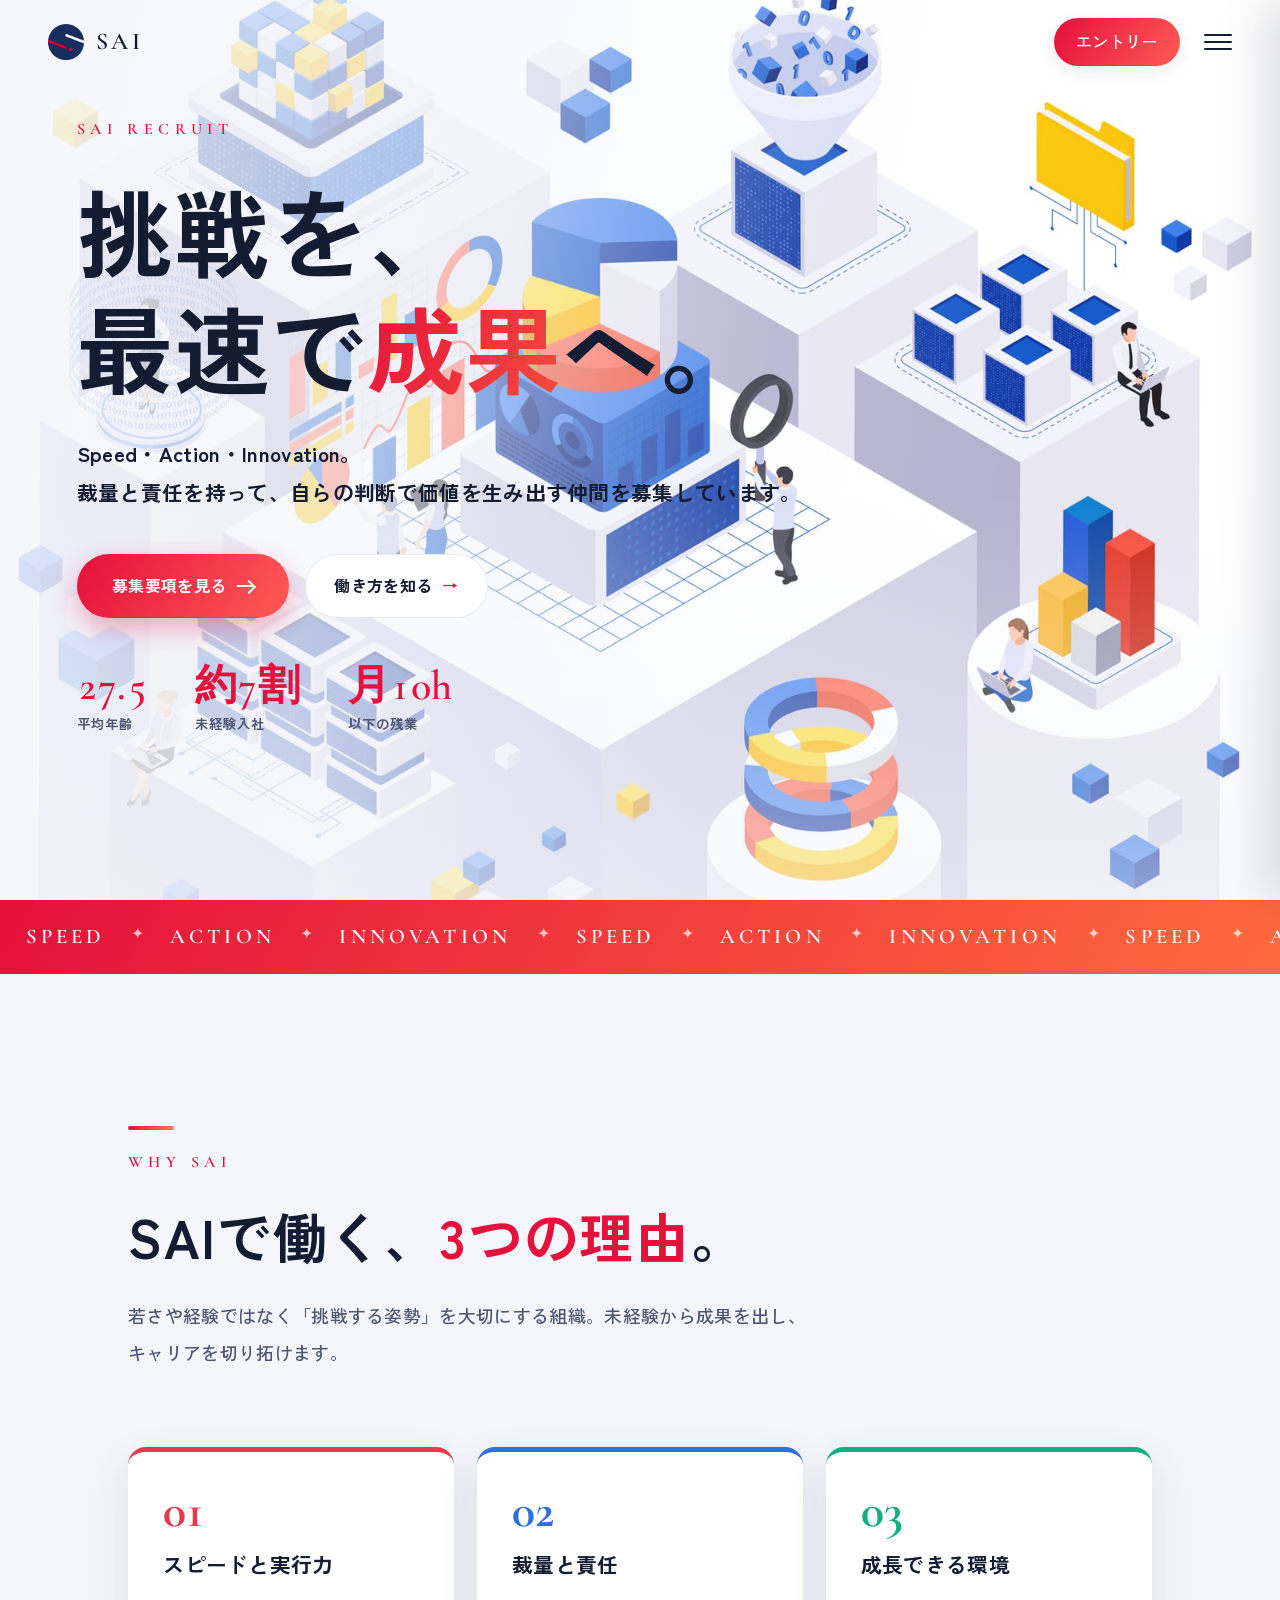
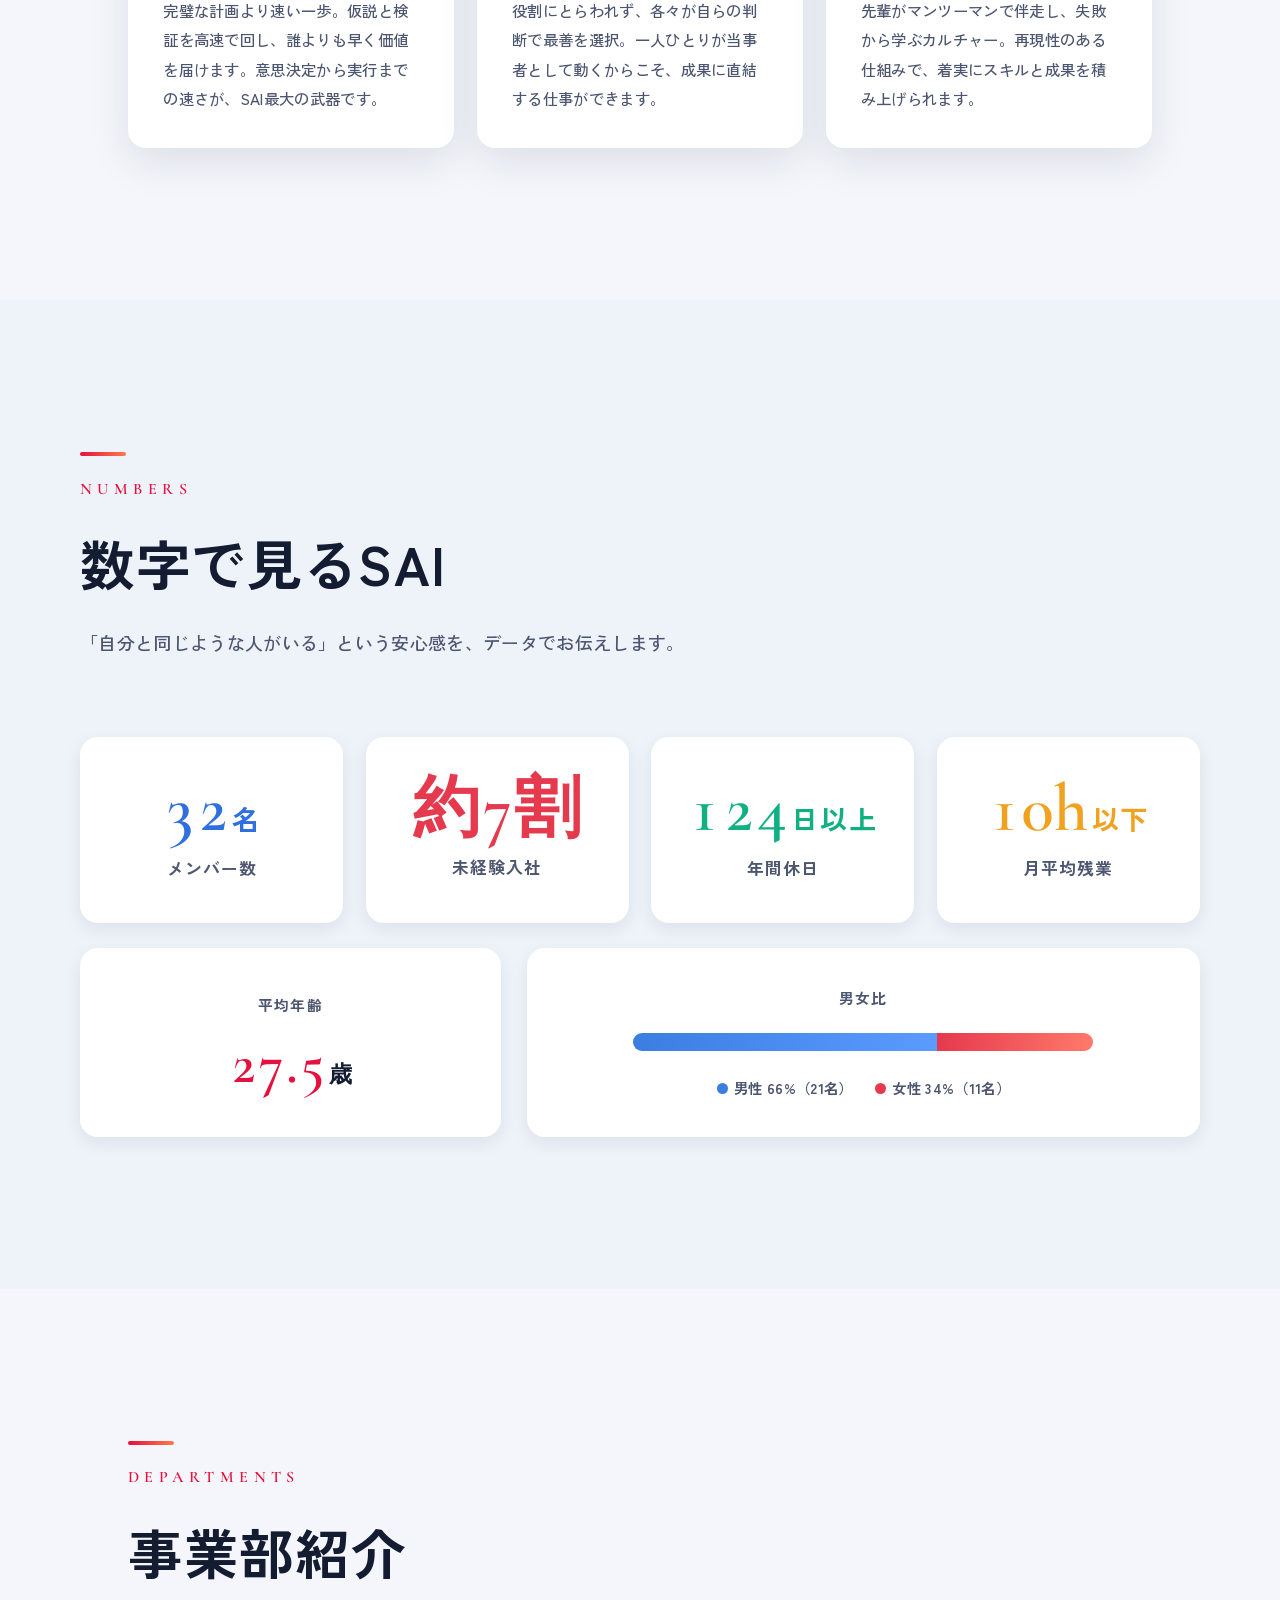
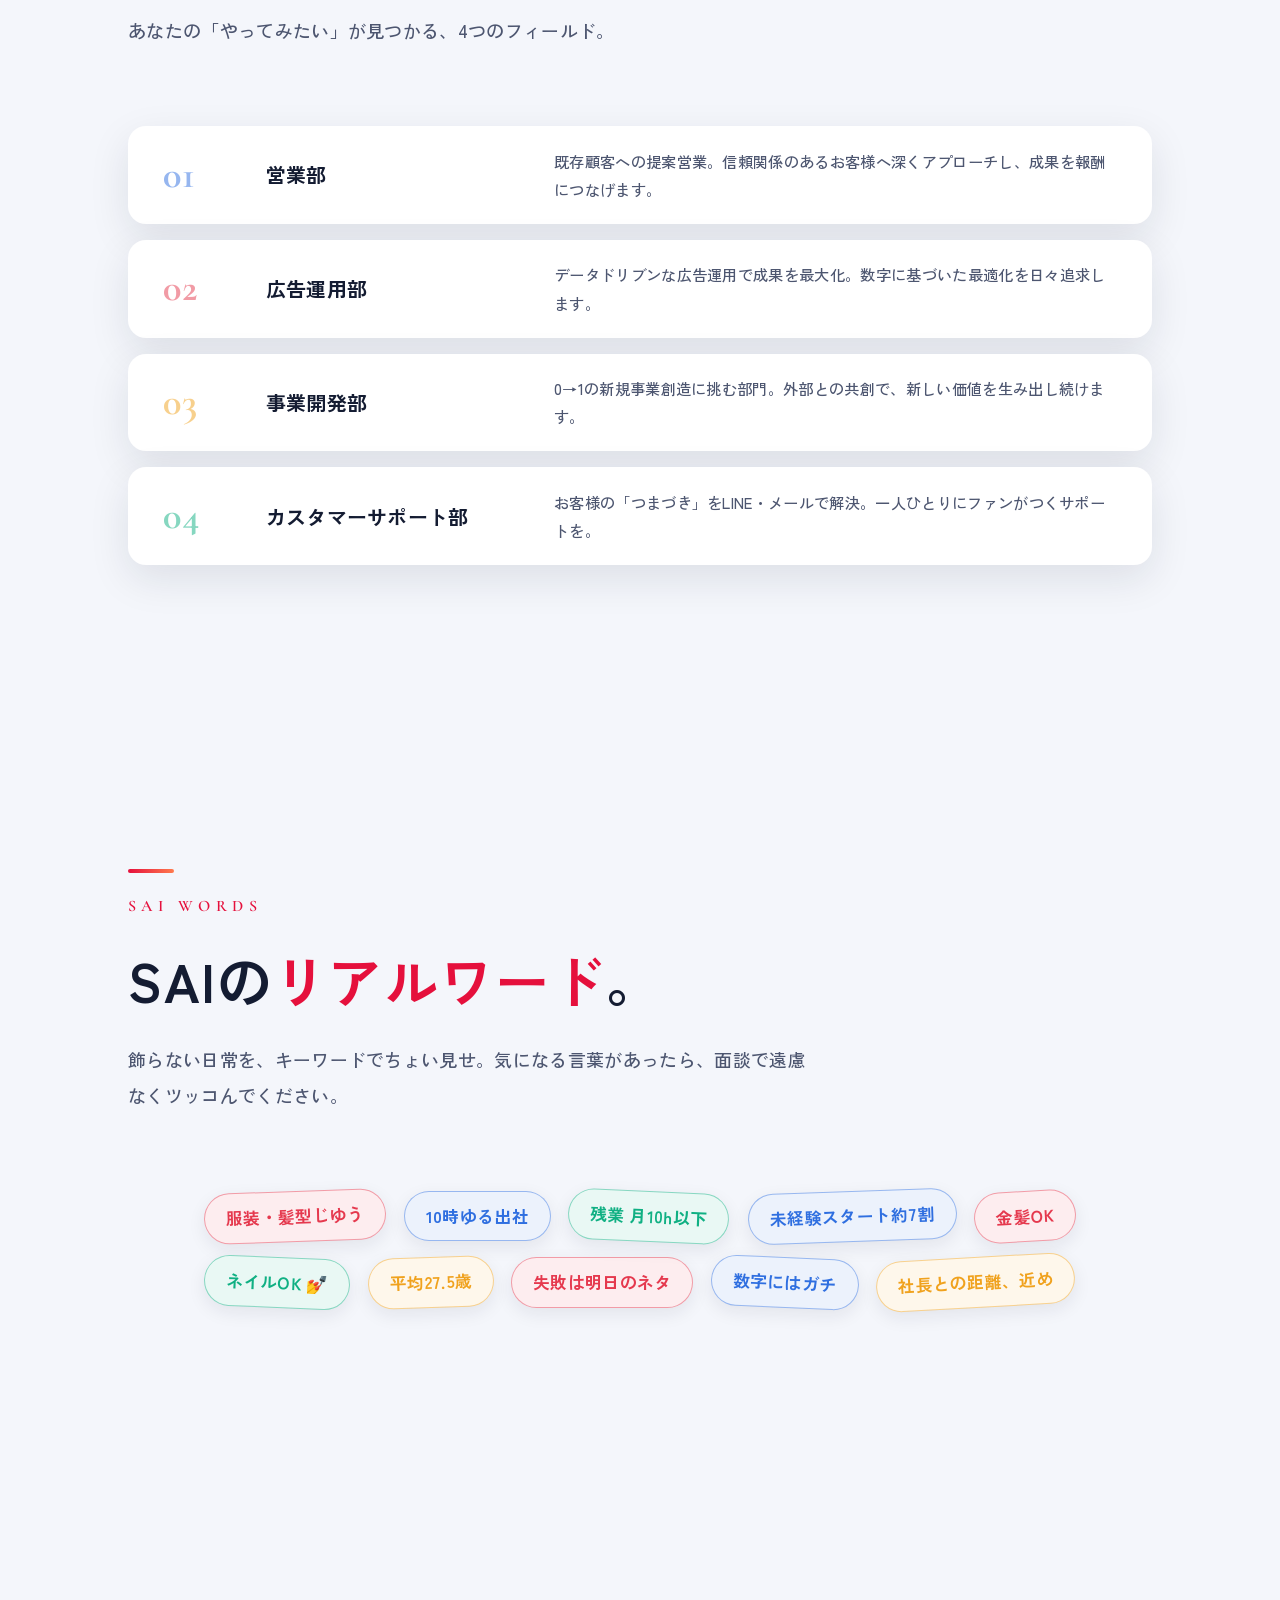
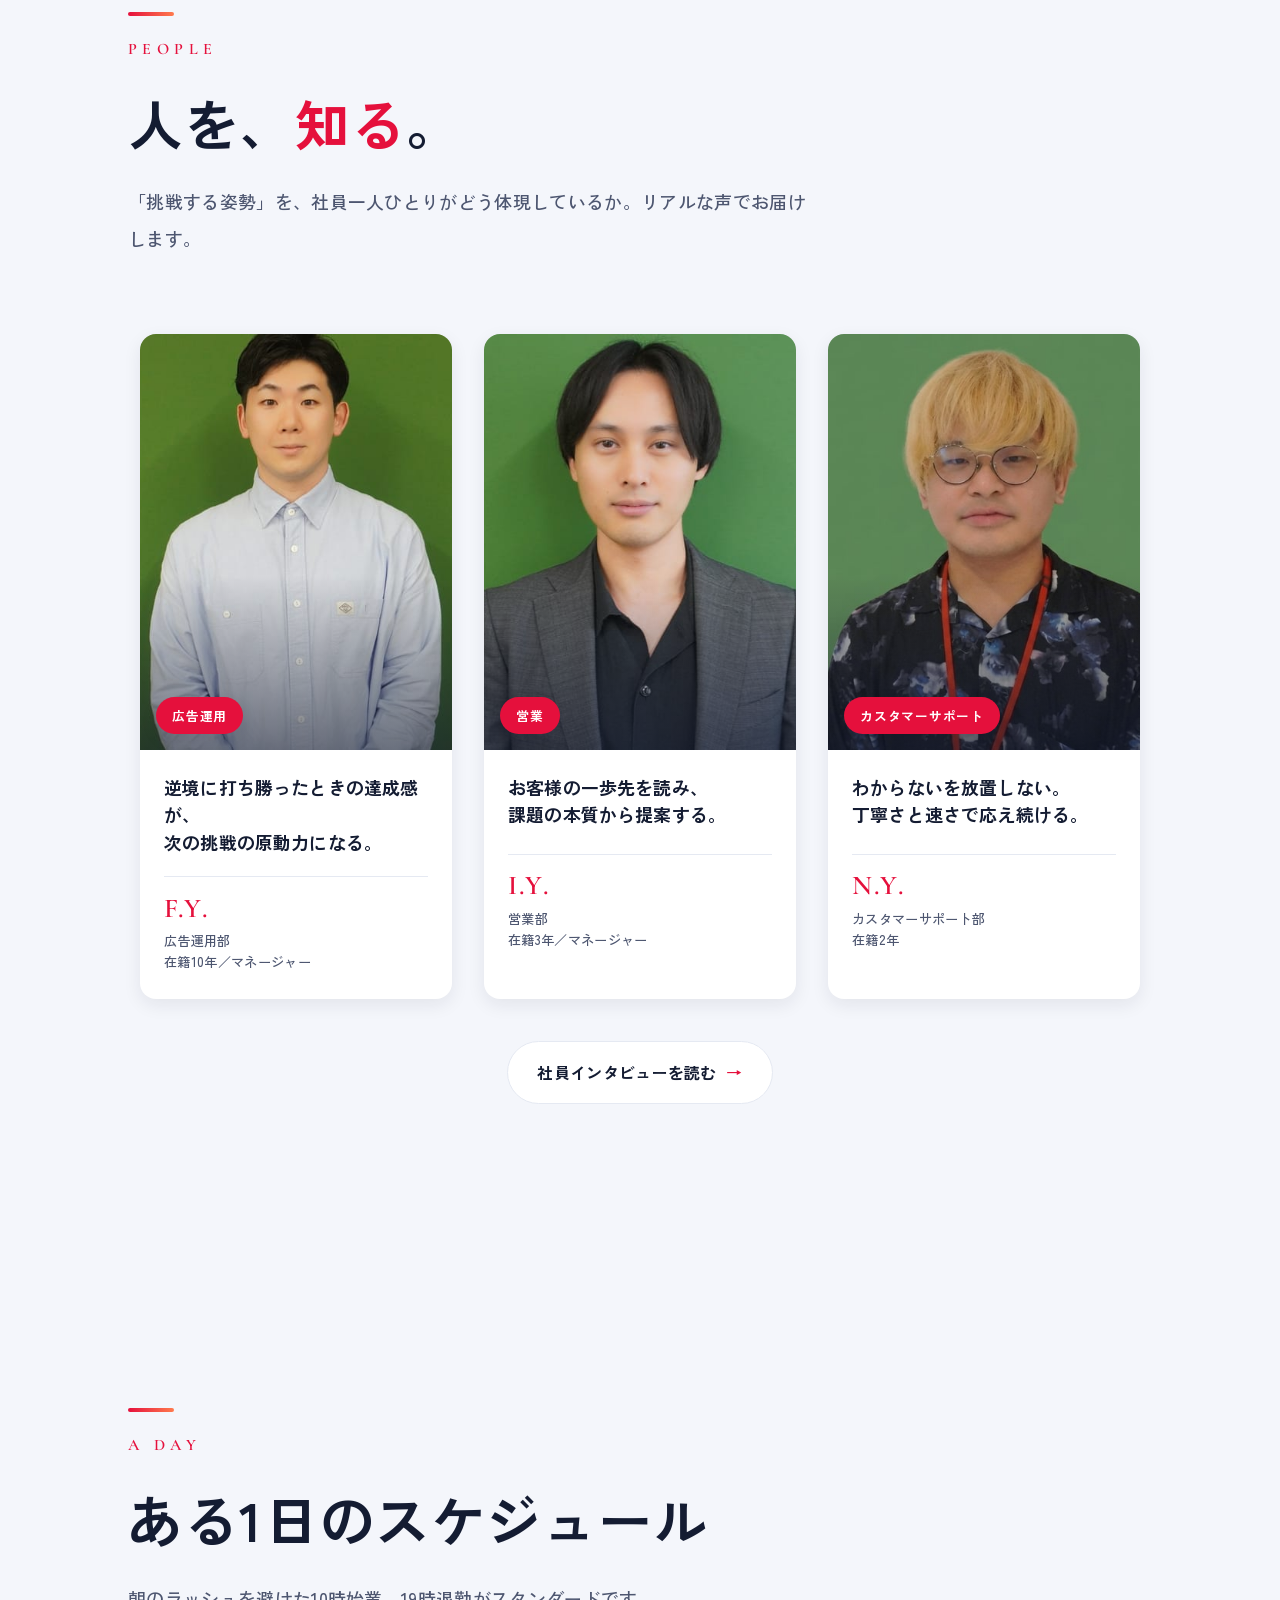
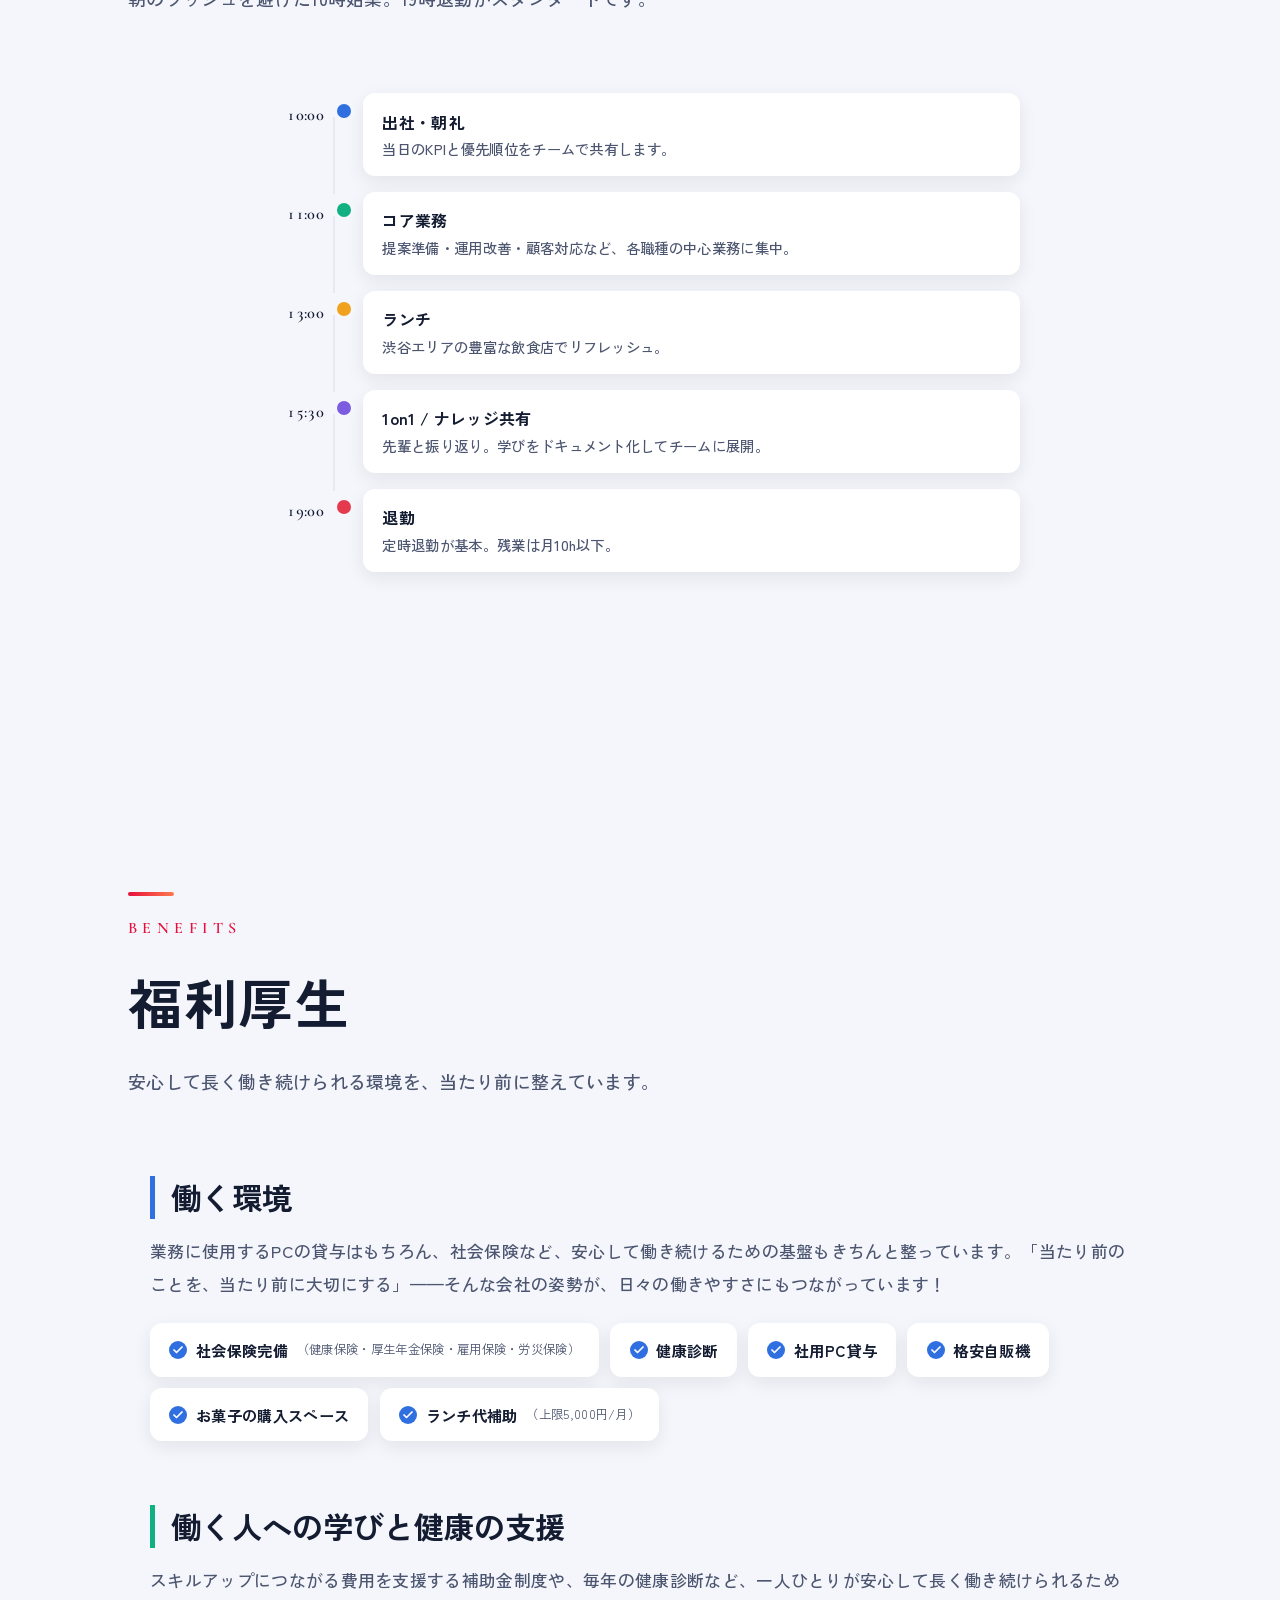
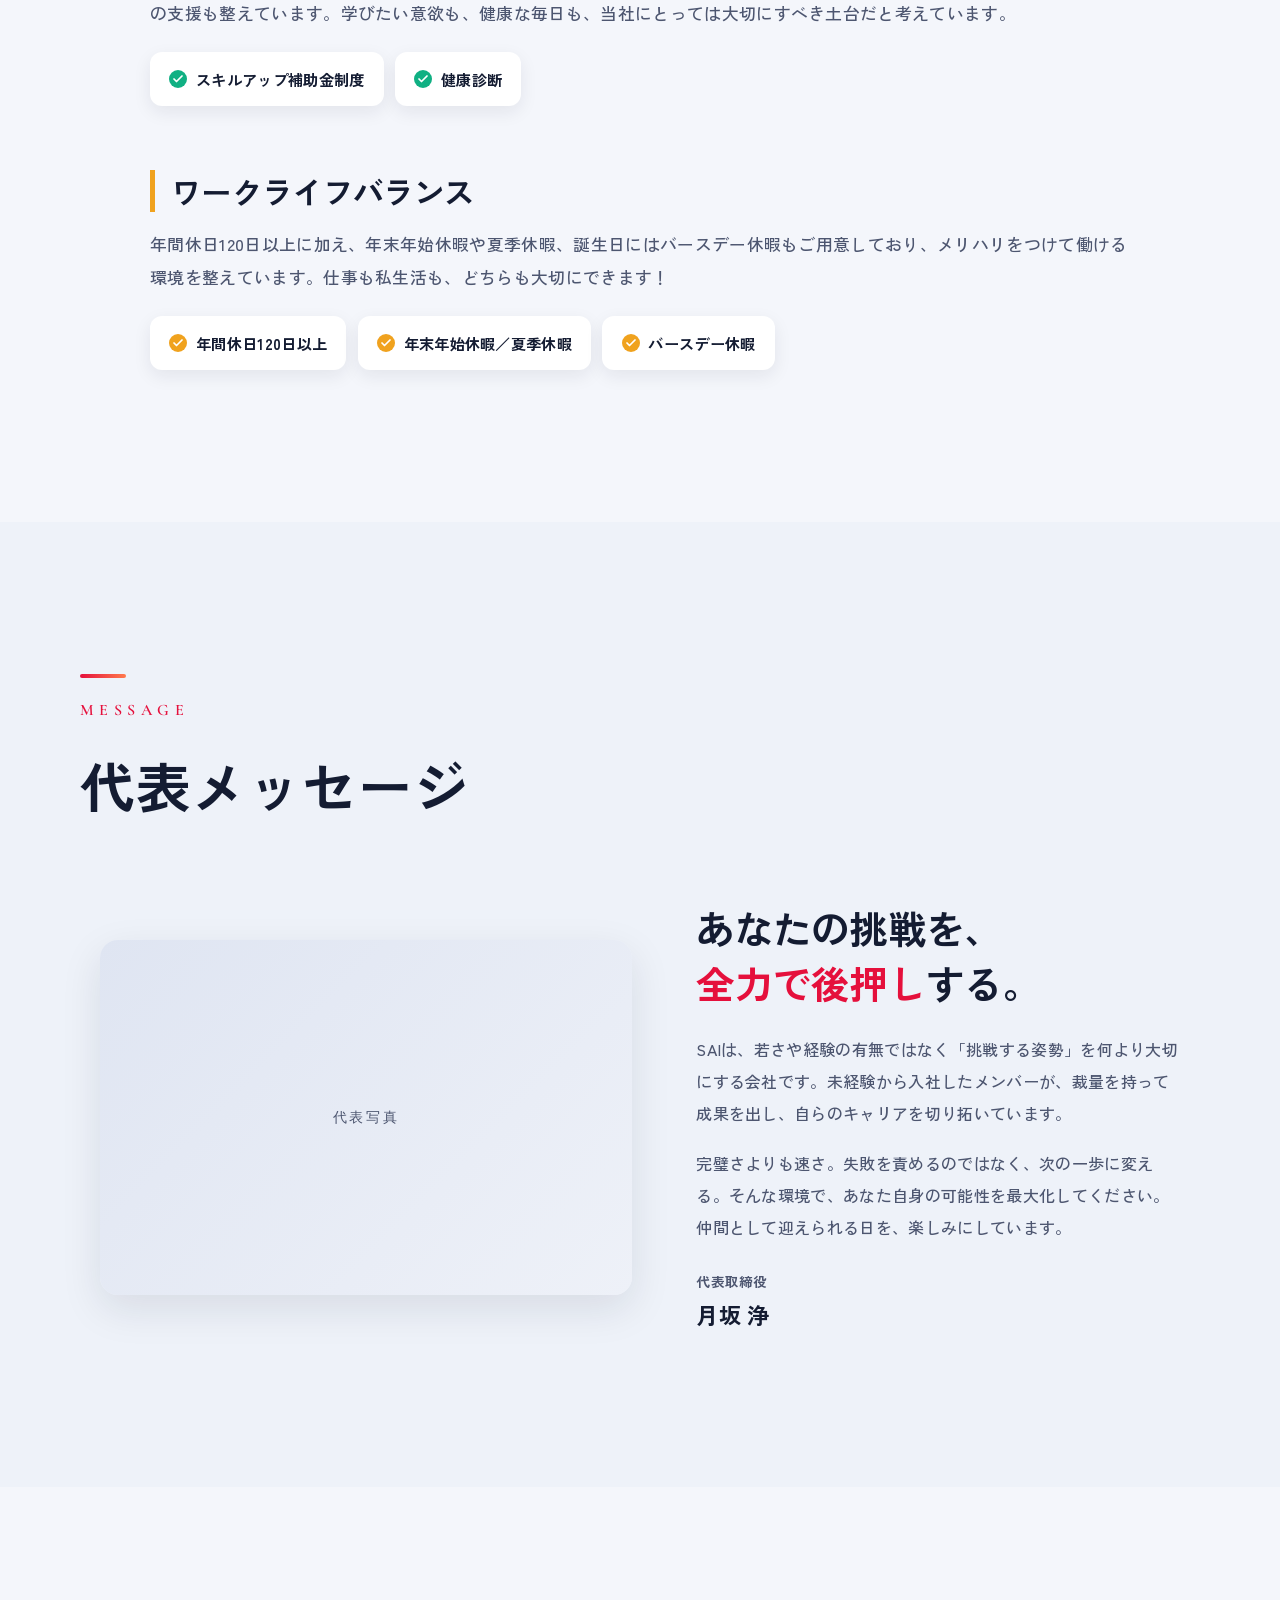
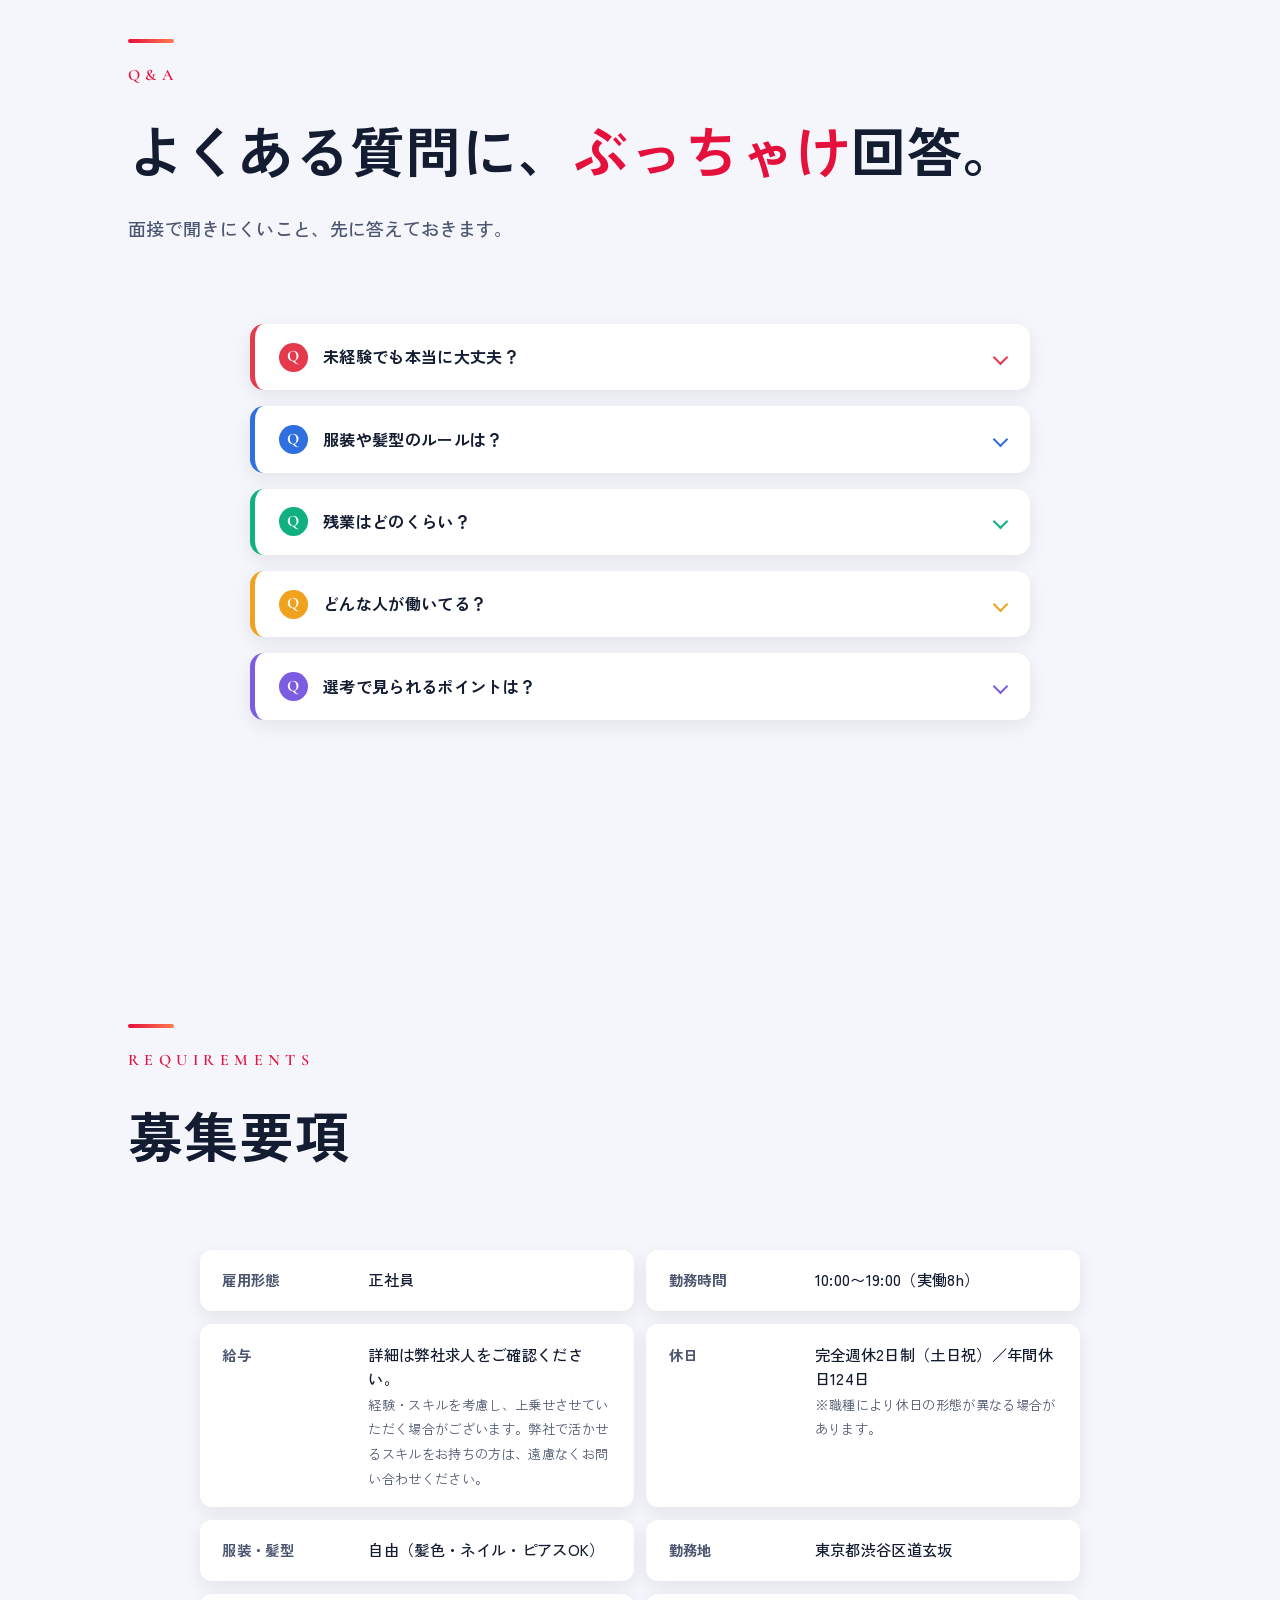
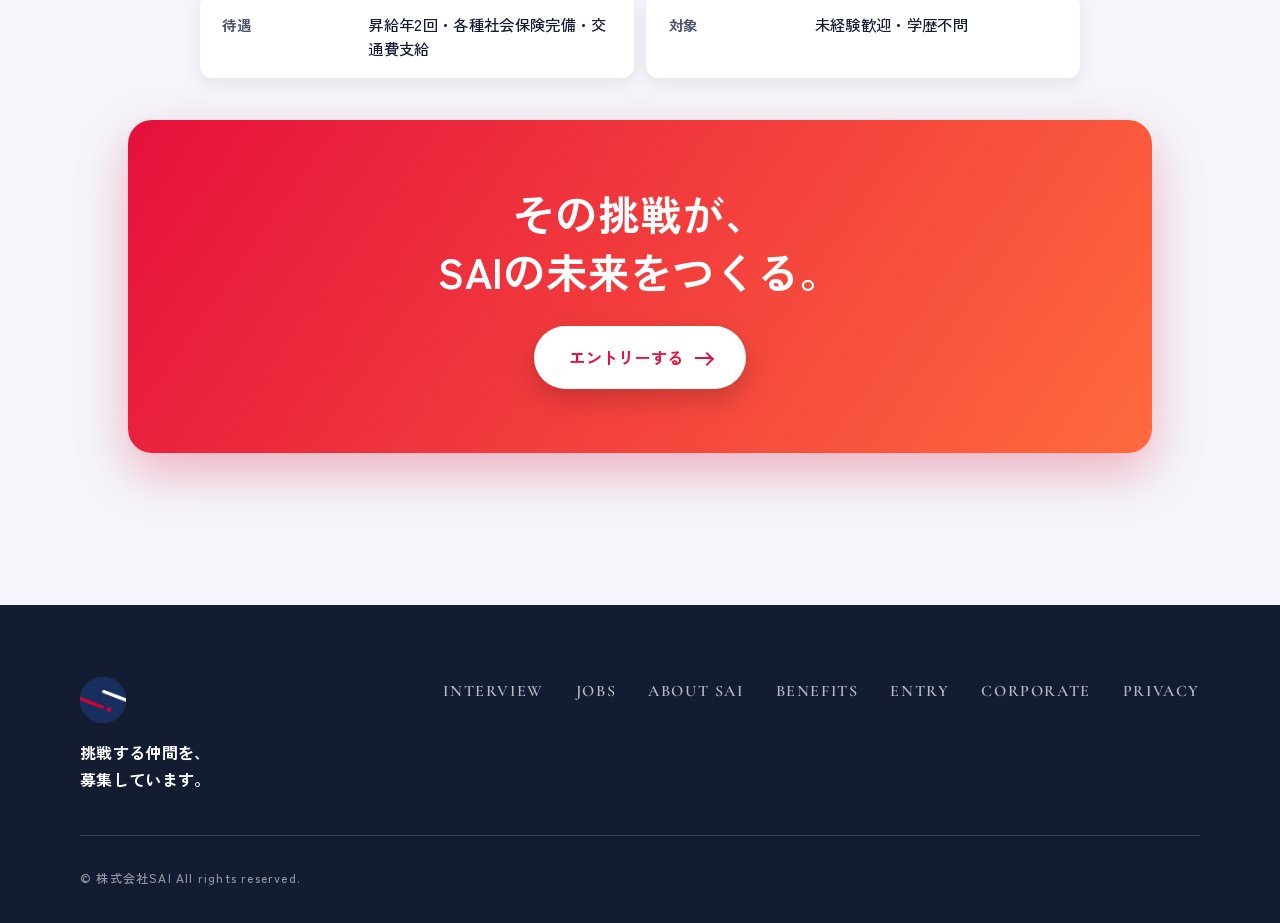
==== commit 0d48ff33: "採用トップ「人を知る」を社員インタビューと写真・人物で統一 - 旧データ(真辺匠/青木友也・member1〜3.jpg)を、インタビュー基準の藤平勇太/伊藤義将/根岸悠河に統一 - 写真をインタビュー" ====
--- a/recruit/index.html
+++ b/recruit/index.html
@@ -189,40 +189,40 @@
     <div class="r-persons">
         <article class="r-person" data-reveal>
             <div class="r-person-photo">
-                <img src="../member1.jpg" alt="藤平 勇太">
+                <img src="../images/members/fujihira.jpg" alt="藤平 勇太">
                 <span class="r-person-role">広告運用</span>
             </div>
             <div class="r-person-body">
                 <p class="r-person-catch">逆境に打ち勝ったときの達成感が、<br>次の挑戦の原動力になる。</p>
                 <div class="r-person-meta">
                     <span class="r-person-name">F.Y.</span>
-                    <span class="r-person-affil">広告運用マネジメント<br>2019年入社／マネージャー</span>
+                    <span class="r-person-affil">広告運用部<br>在籍10年／マネージャー</span>
                 </div>
             </div>
         </article>
         <article class="r-person" data-reveal>
             <div class="r-person-photo">
-                <img src="../member2.jpg" alt="真辺 匠">
-                <span class="r-person-role">事業開発</span>
+                <img src="../images/members/itou.jpg" alt="伊藤 義将">
+                <span class="r-person-role">営業</span>
             </div>
             <div class="r-person-body">
-                <p class="r-person-catch">裁量と責任をもって、<br>己の判断でやり切る。</p>
+                <p class="r-person-catch">お客様の一歩先を読み、<br>課題の本質から提案する。</p>
                 <div class="r-person-meta">
-                    <span class="r-person-name">M.T.</span>
-                    <span class="r-person-affil">事業開発部<br>2018年入社／マネージャー</span>
+                    <span class="r-person-name">I.Y.</span>
+                    <span class="r-person-affil">営業部<br>在籍3年／マネージャー</span>
                 </div>
             </div>
         </article>
         <article class="r-person" data-reveal>
             <div class="r-person-photo">
-                <img src="../member3.jpg" alt="青木 友也">
+                <img src="../images/members/negishi-iv.jpg" alt="根岸 悠河">
                 <span class="r-person-role">カスタマーサポート</span>
             </div>
             <div class="r-person-body">
-                <p class="r-person-catch">自分で決めた目標を、<br>実現していく過程が面白い。</p>
+                <p class="r-person-catch">わからないを放置しない。<br>丁寧さと速さで応え続ける。</p>
                 <div class="r-person-meta">
-                    <span class="r-person-name">A.Y.</span>
-                    <span class="r-person-affil">カスタマーサポート部<br>2020年入社／マネージャー</span>
+                    <span class="r-person-name">N.Y.</span>
+                    <span class="r-person-affil">カスタマーサポート部<br>在籍2年</span>
                 </div>
             </div>
         </article>
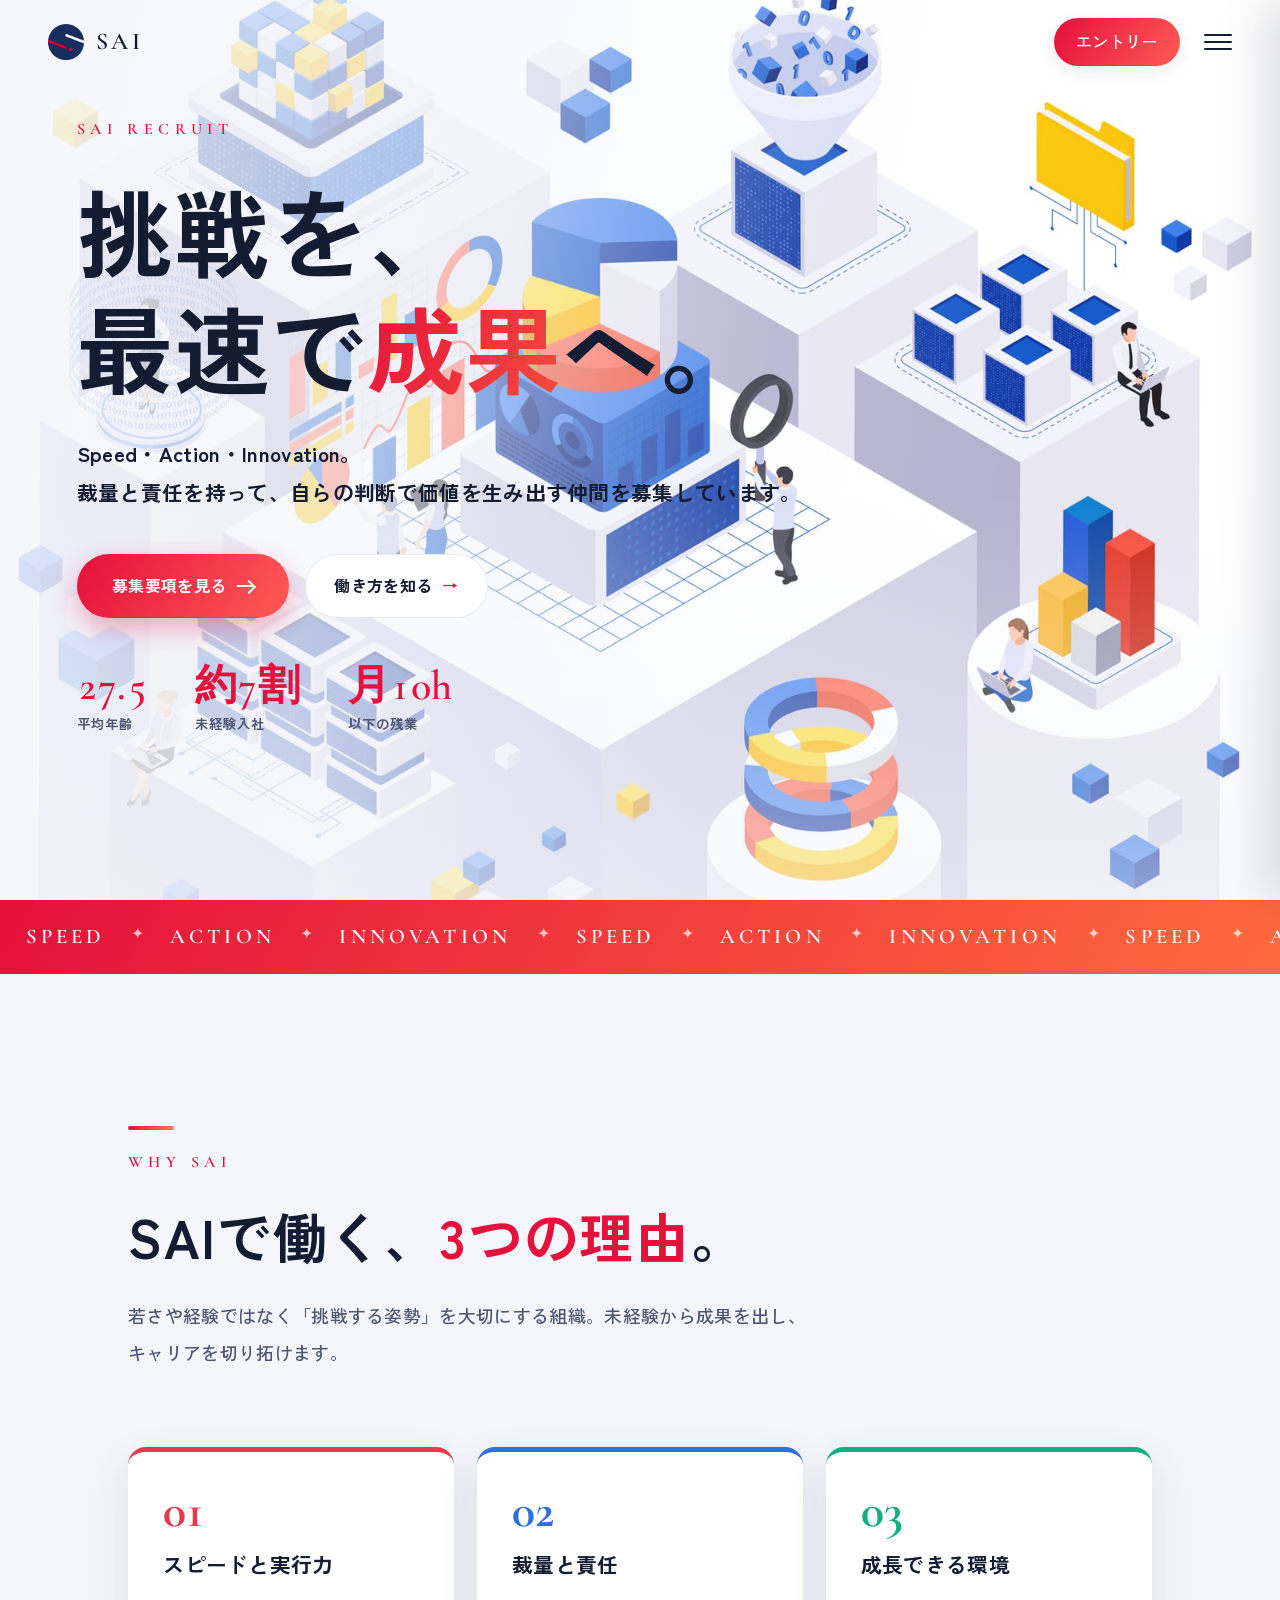
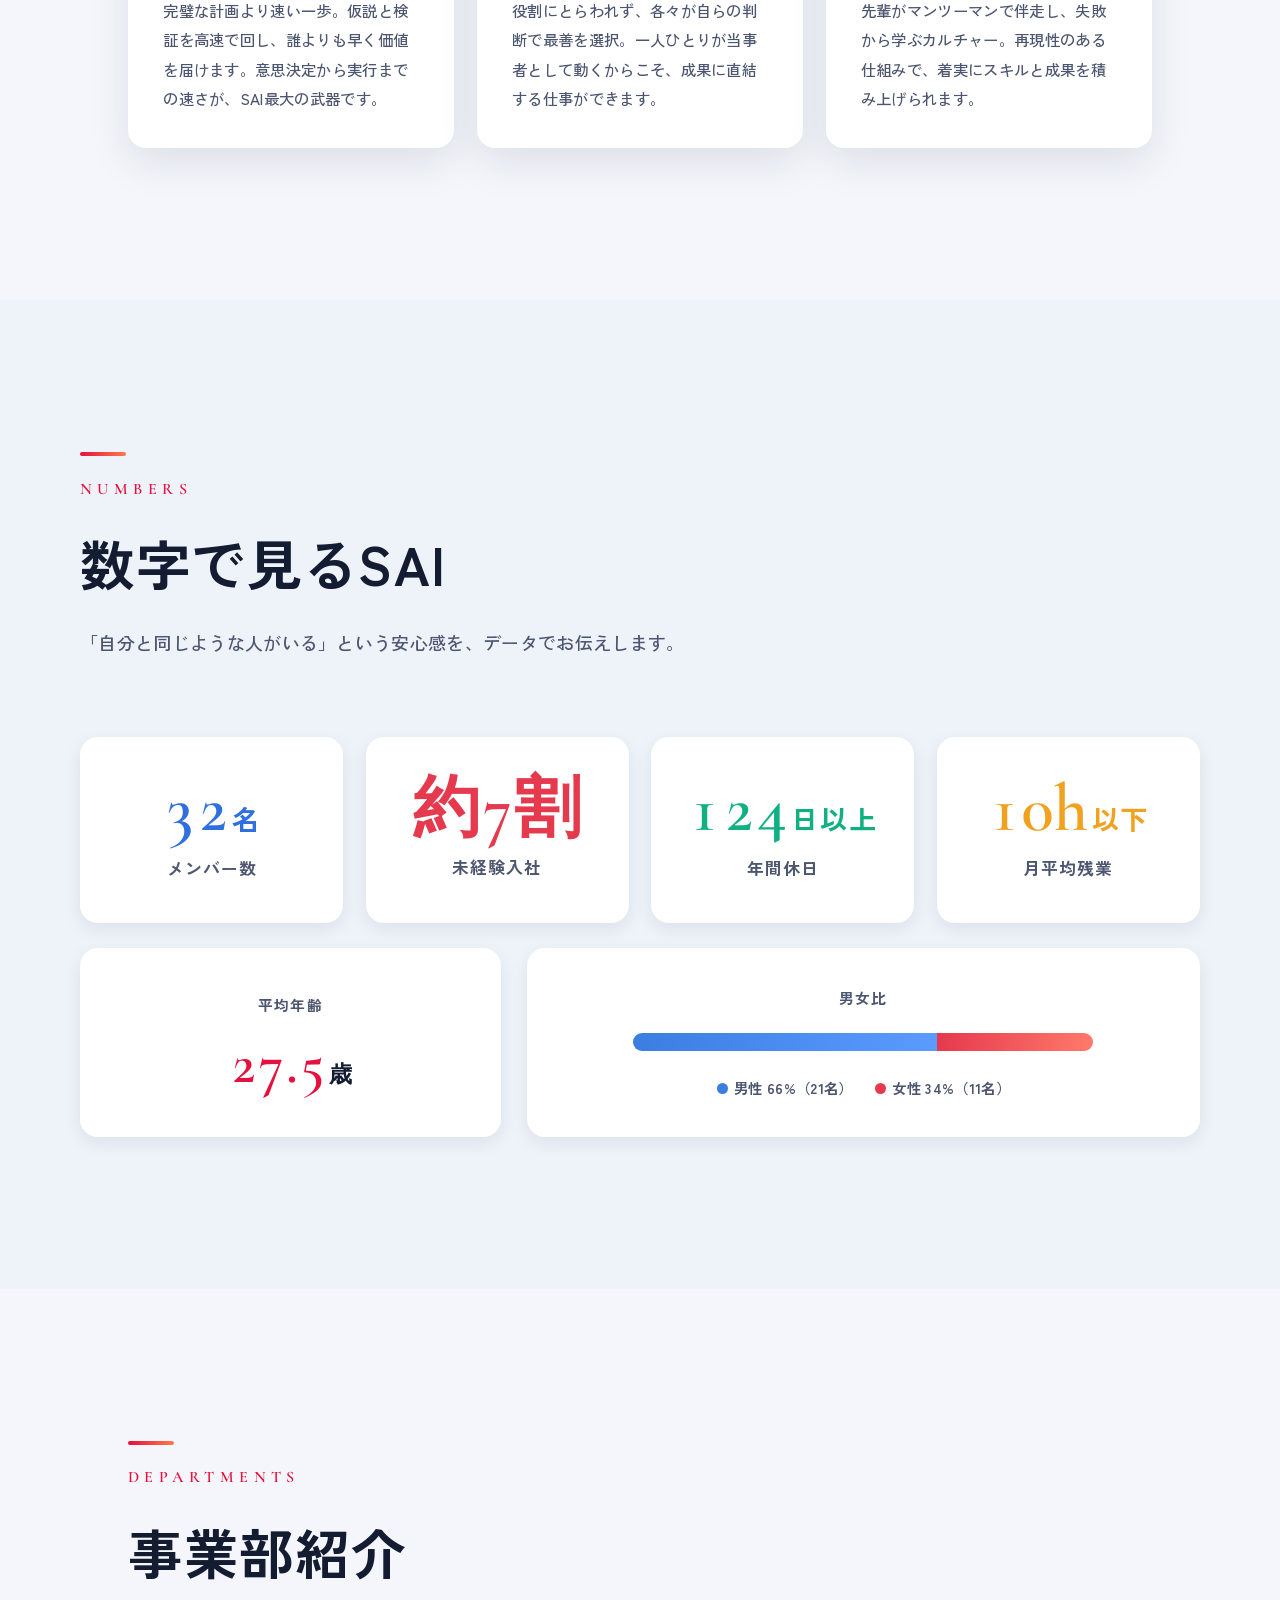
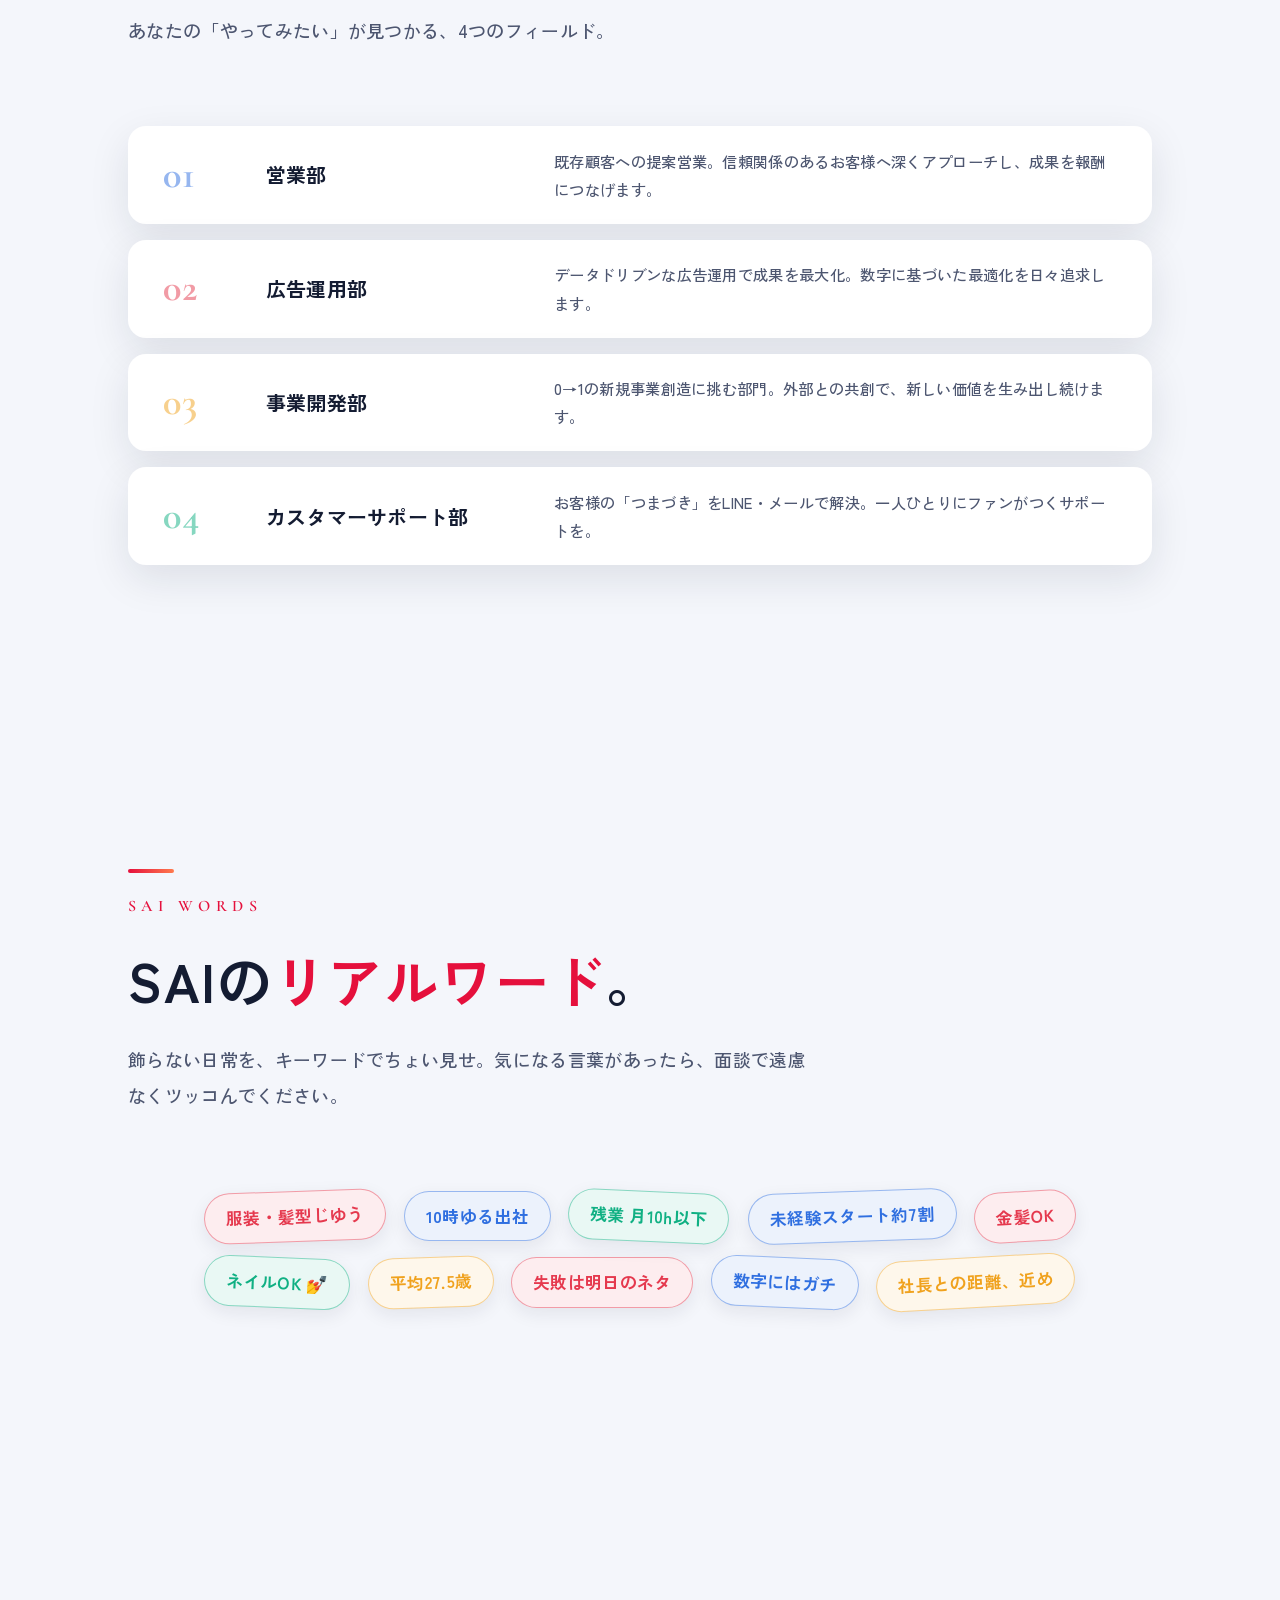
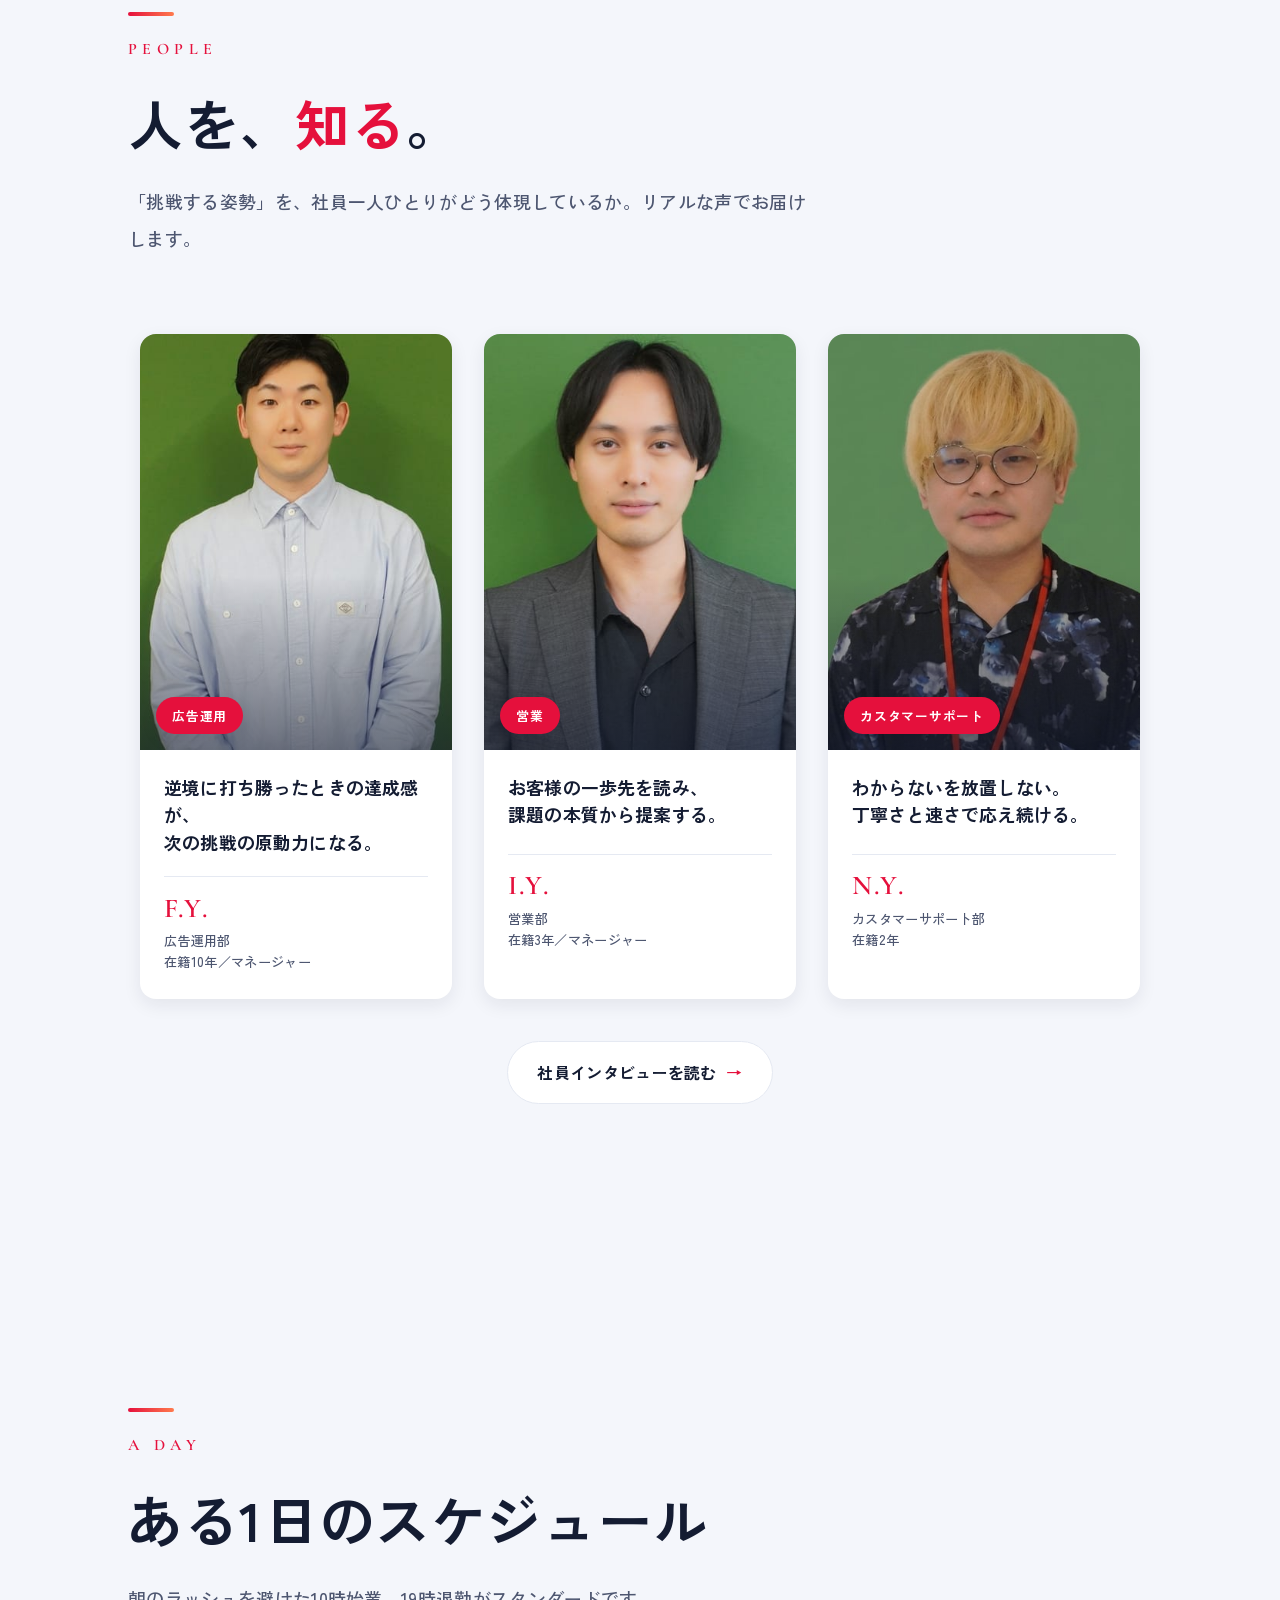
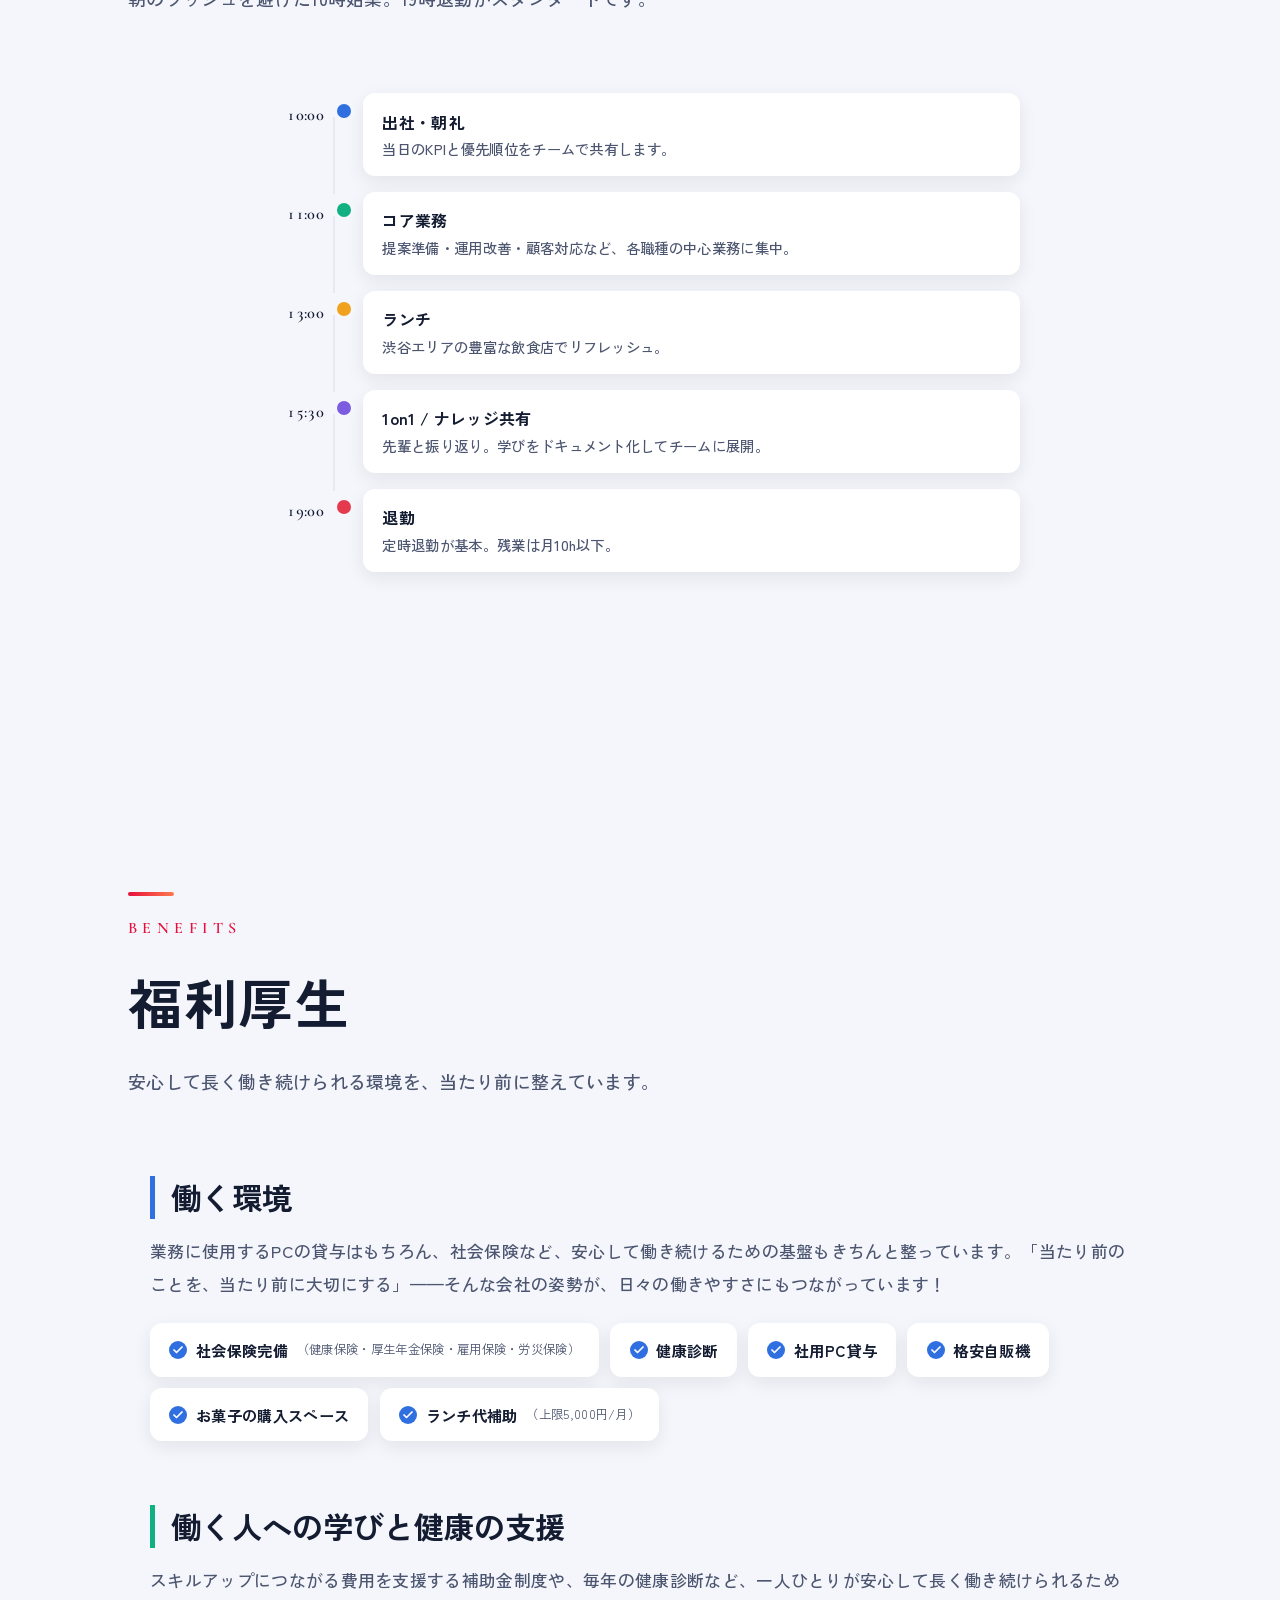
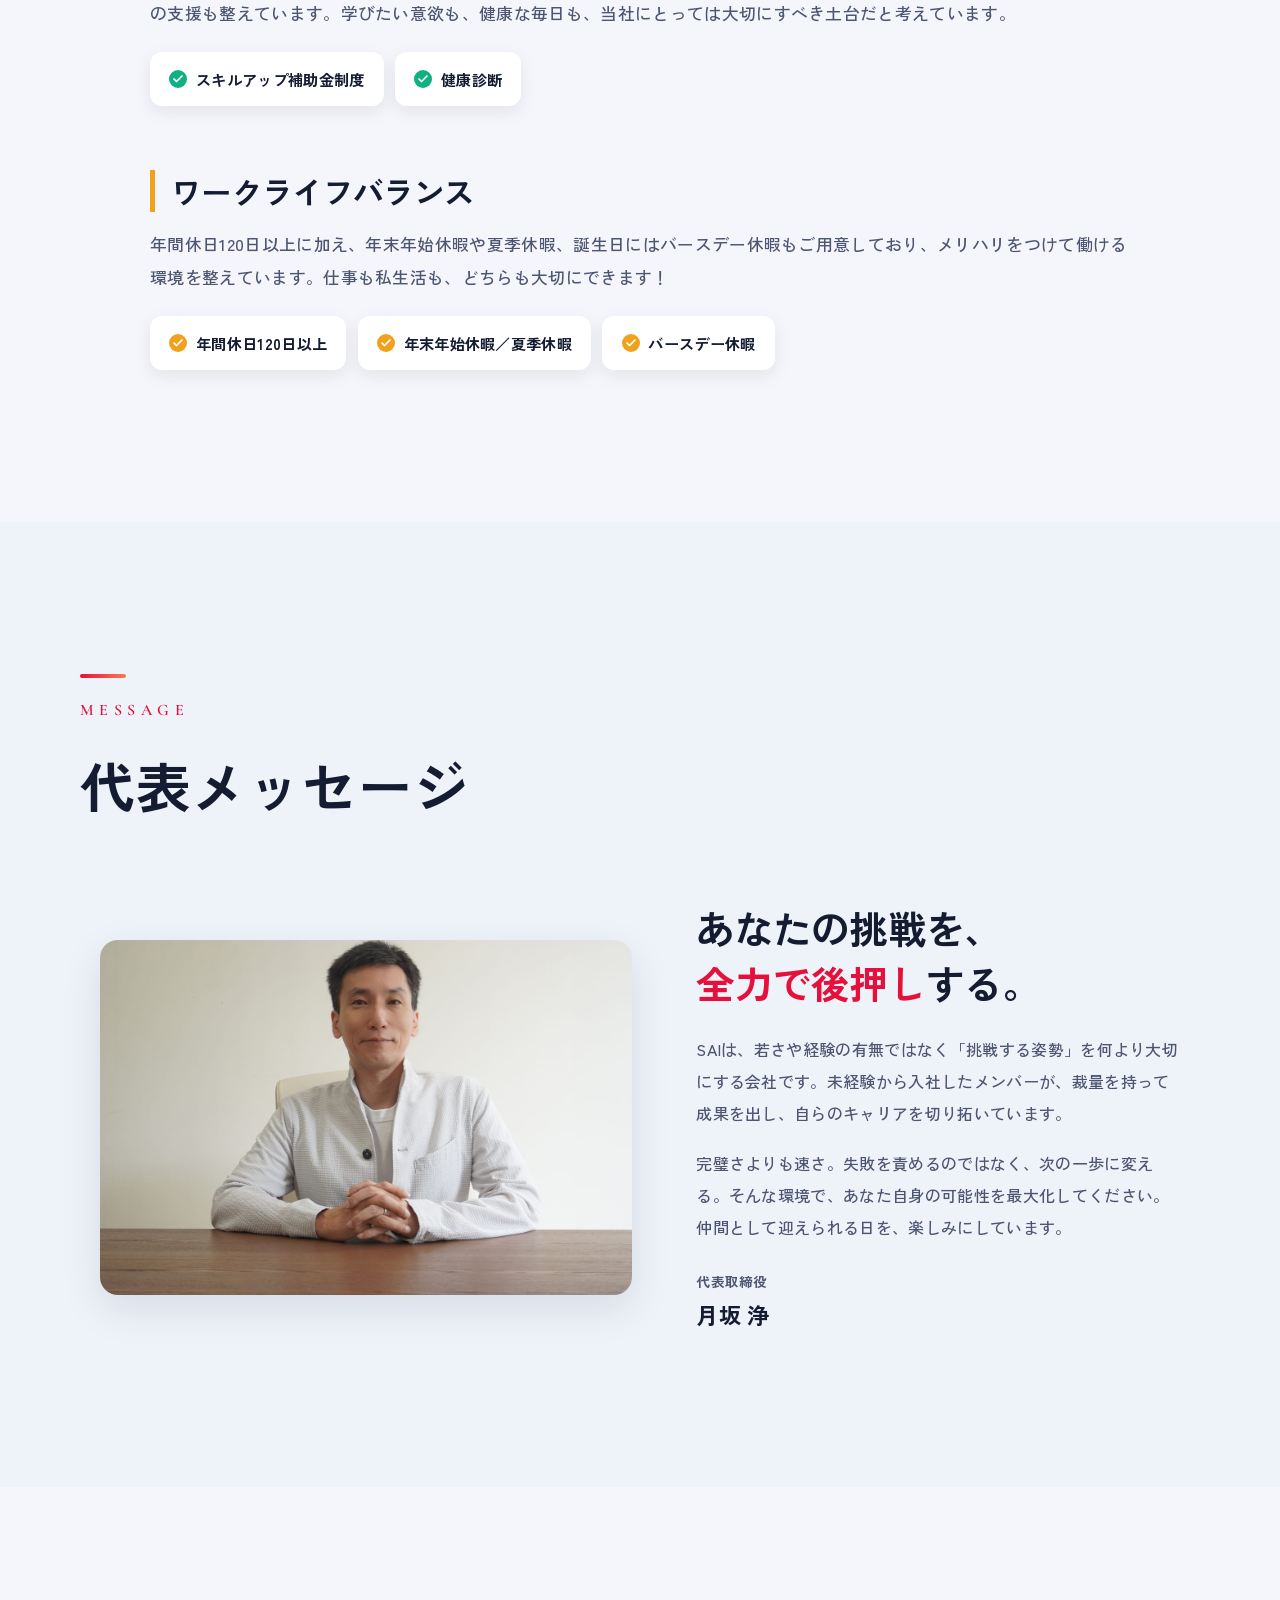
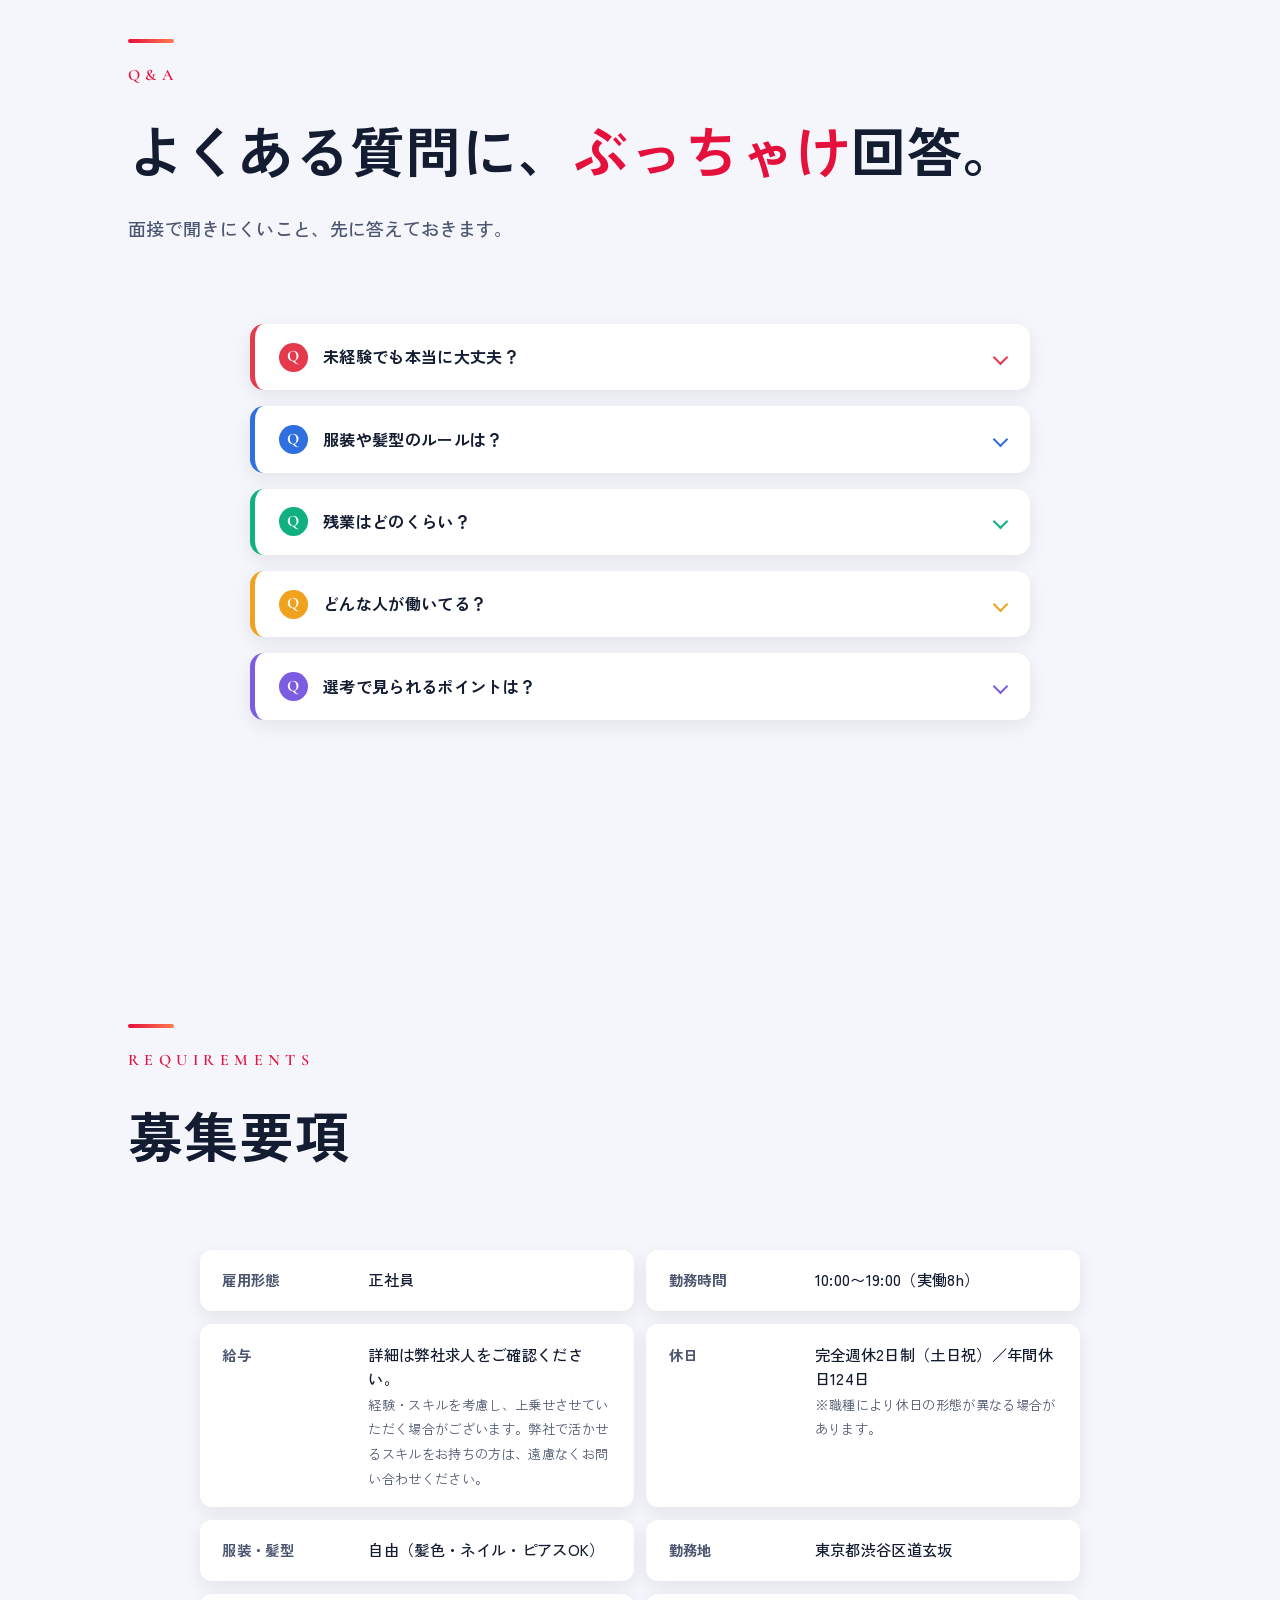
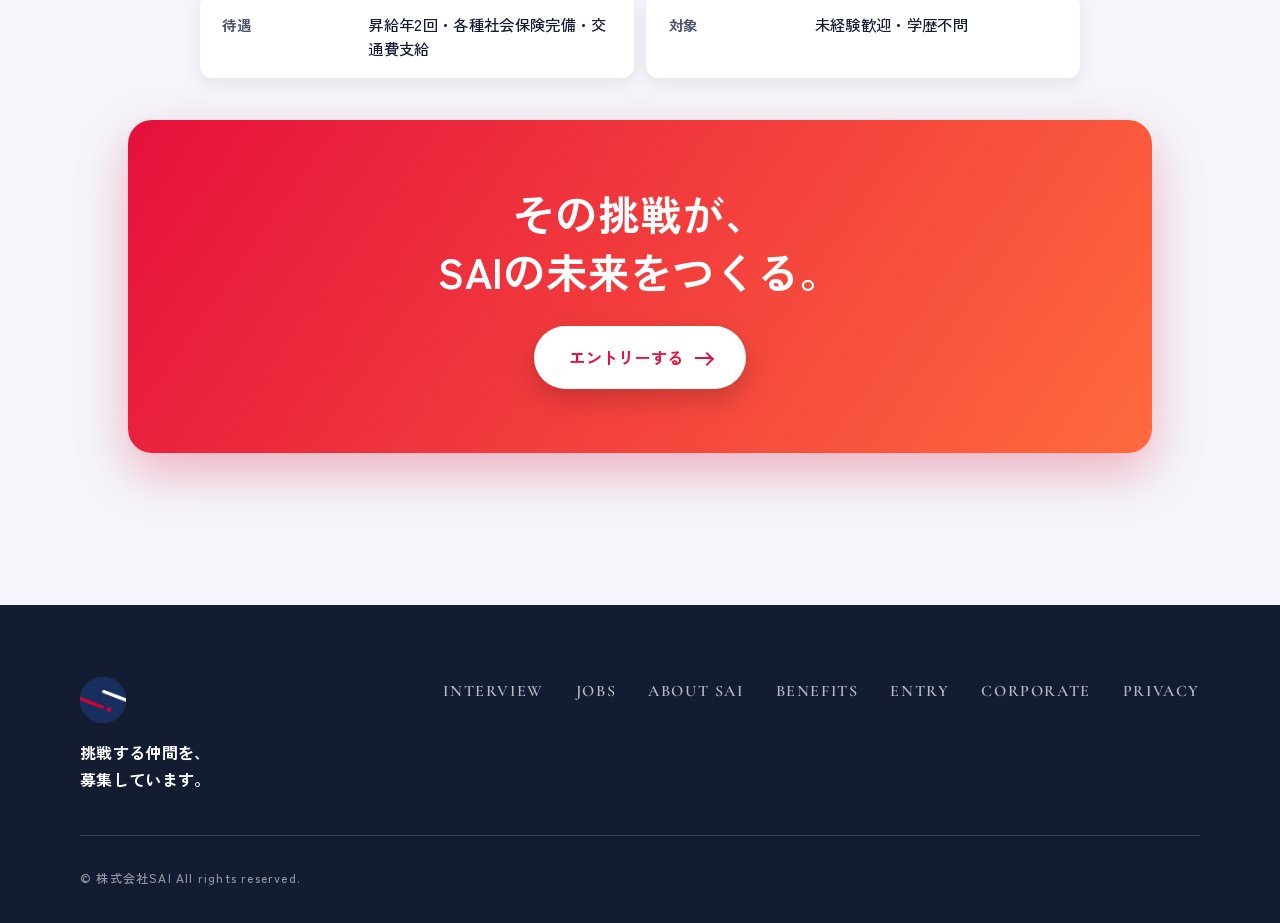
==== commit 38d49fff: "代表メッセージに代表写真を差し込み（コーポレート・採用） - CEO.JPGを3:2にトリミング＋Web最適化(1300px/70KB)し images/ceo.jpg に - コーポレート(.ceo" ====
--- a/recruit/index.html
+++ b/recruit/index.html
@@ -296,7 +296,7 @@
         <h2 class="r-title">代表メッセージ</h2>
     </div>
     <div class="r-msg-inner">
-        <div class="r-msg-photo is-ph" data-reveal><span>代表写真</span></div>
+        <div class="r-msg-photo" data-reveal><img src="../images/ceo.jpg" alt="代表取締役 月坂 浄"></div>
         <div class="r-msg-body" data-reveal>
             <h3>あなたの挑戦を、<br><em>全力で後押し</em>する。</h3>
             <p>SAIは、若さや経験の有無ではなく「挑戦する姿勢」を何より大切にする会社です。未経験から入社したメンバーが、裁量を持って成果を出し、自らのキャリアを切り拓いています。</p>
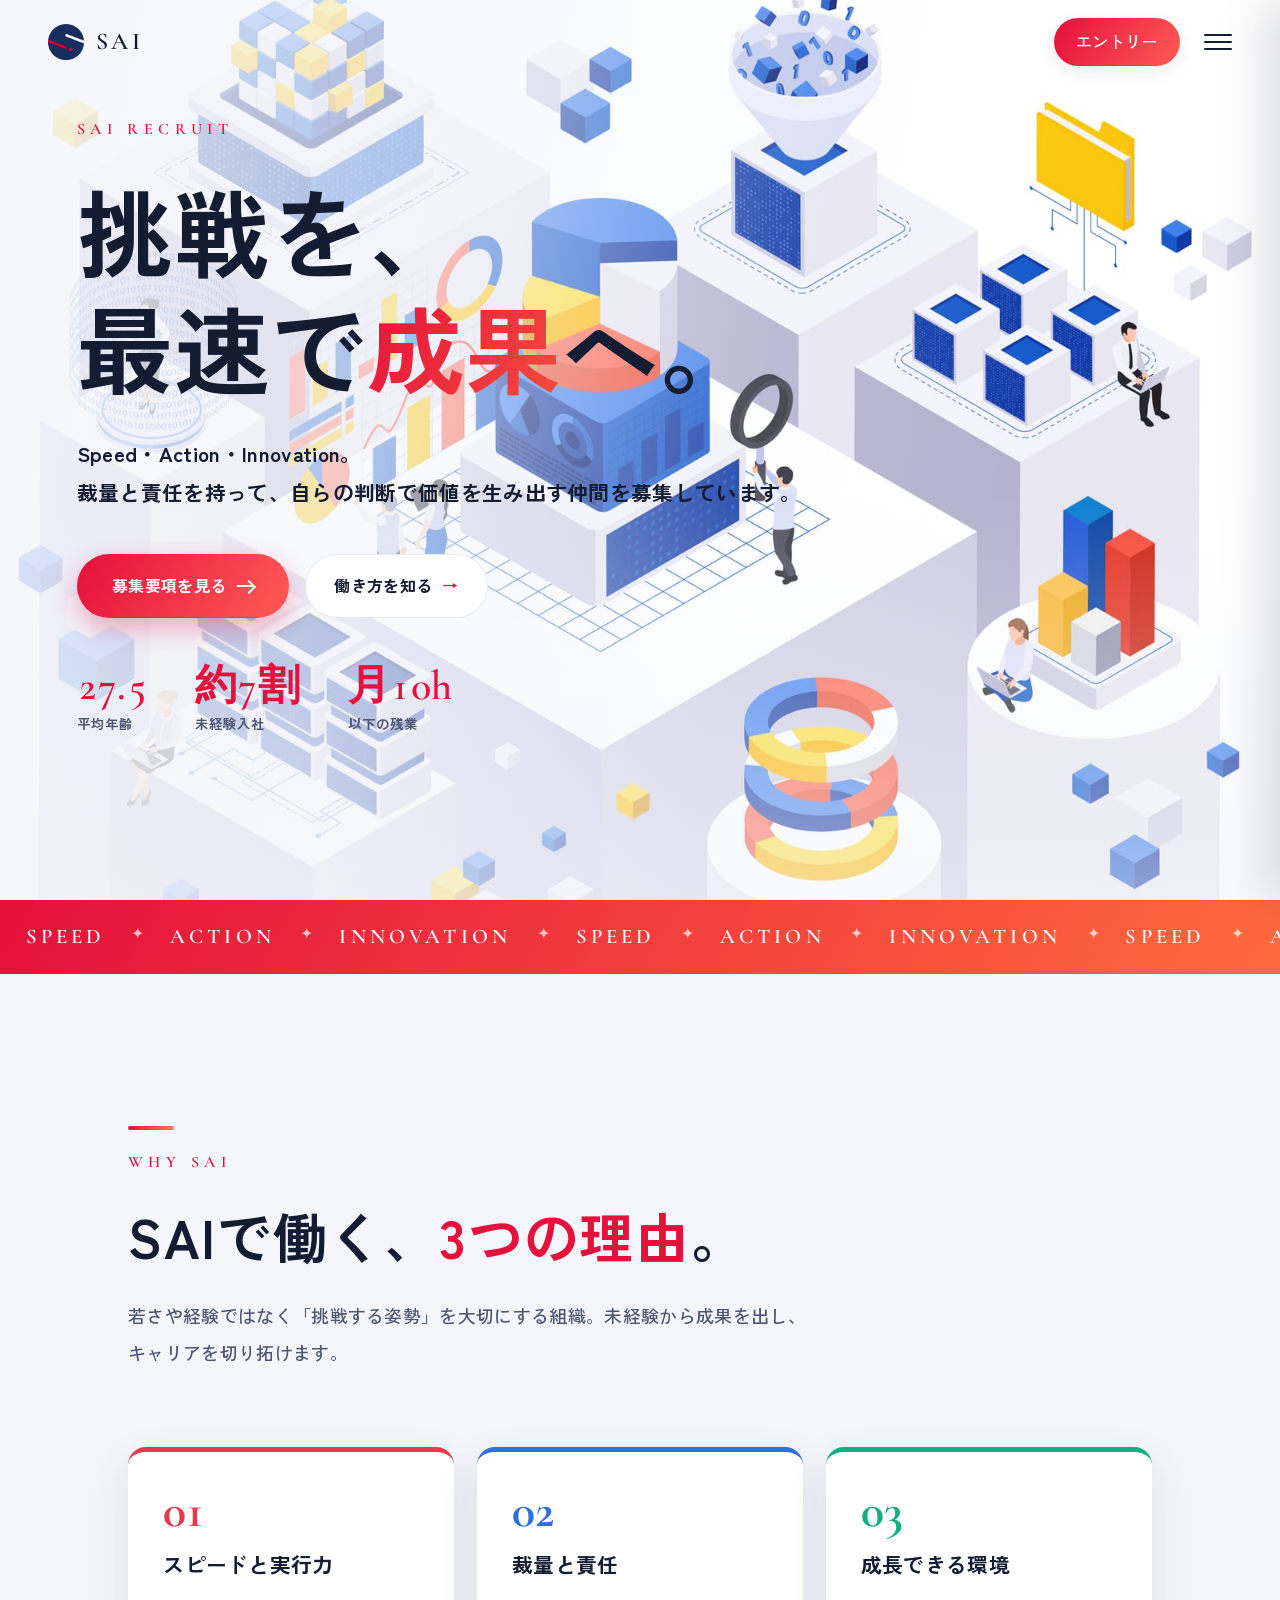
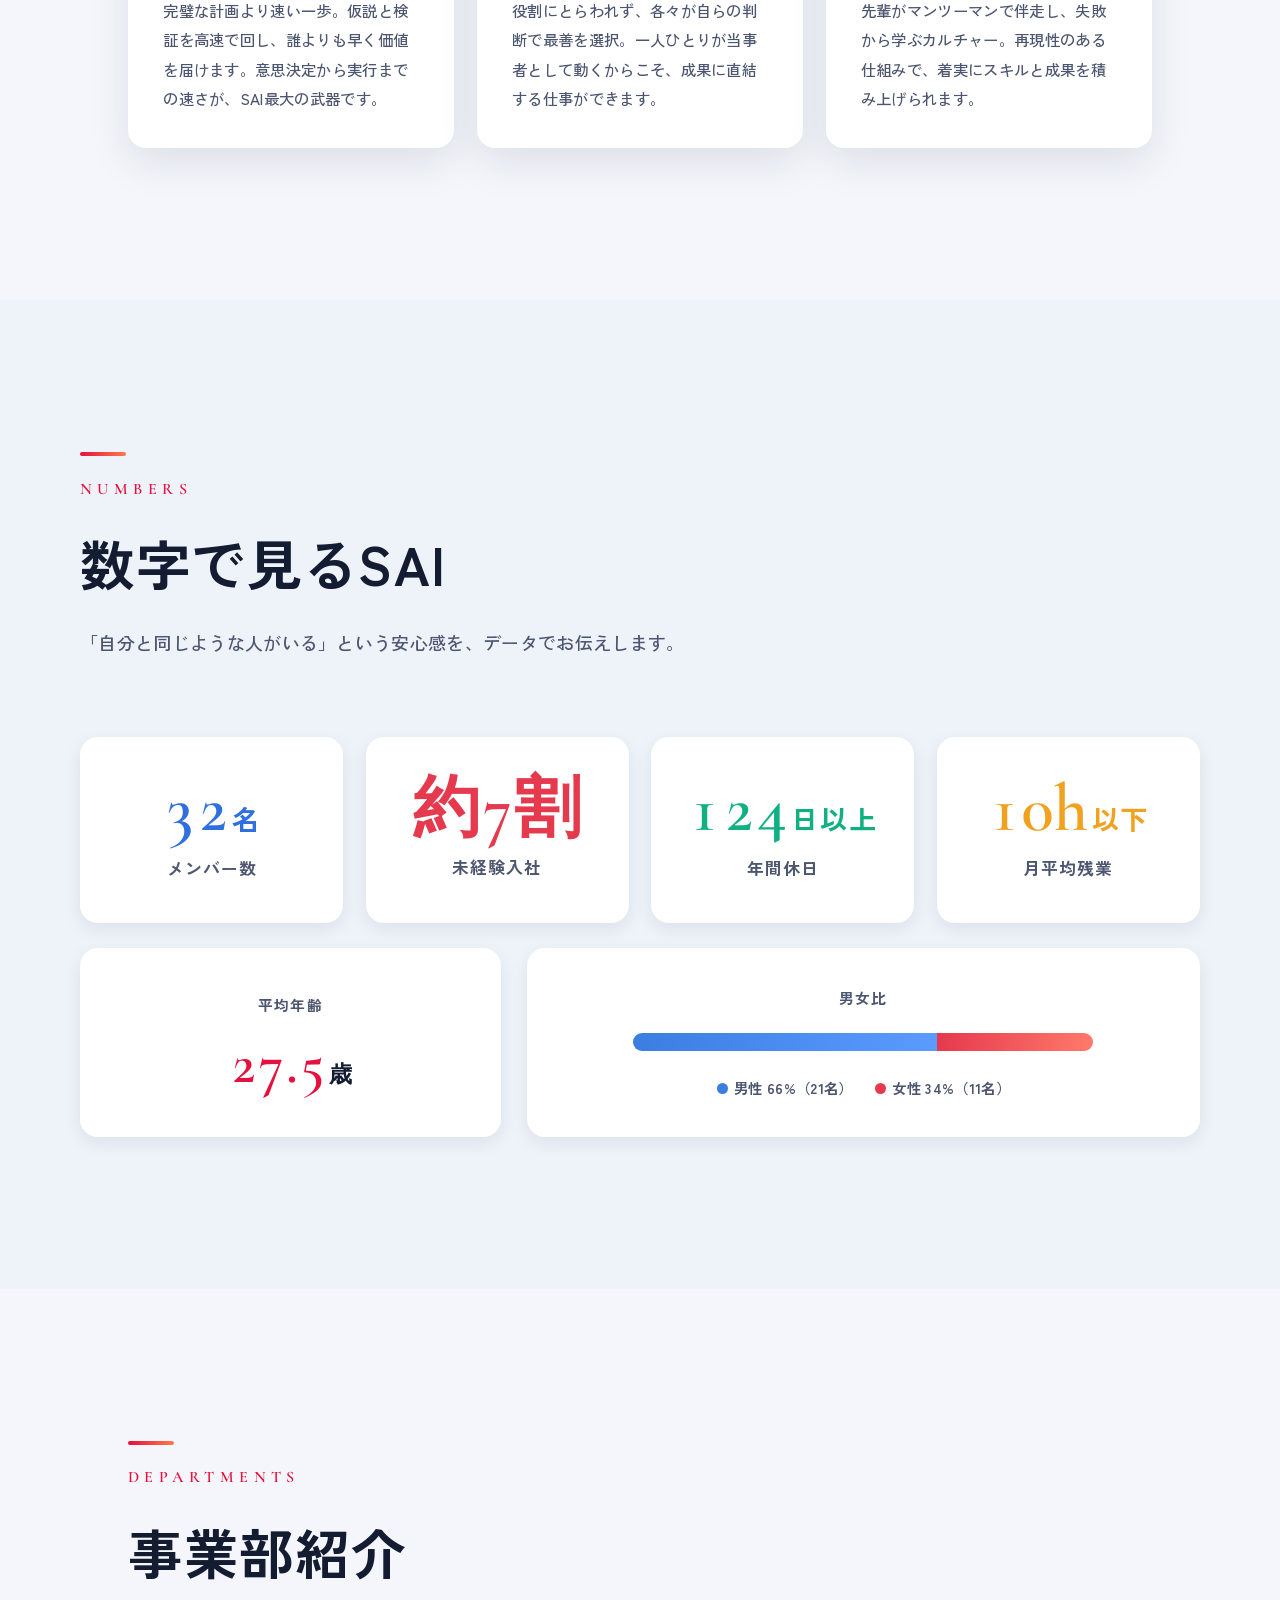
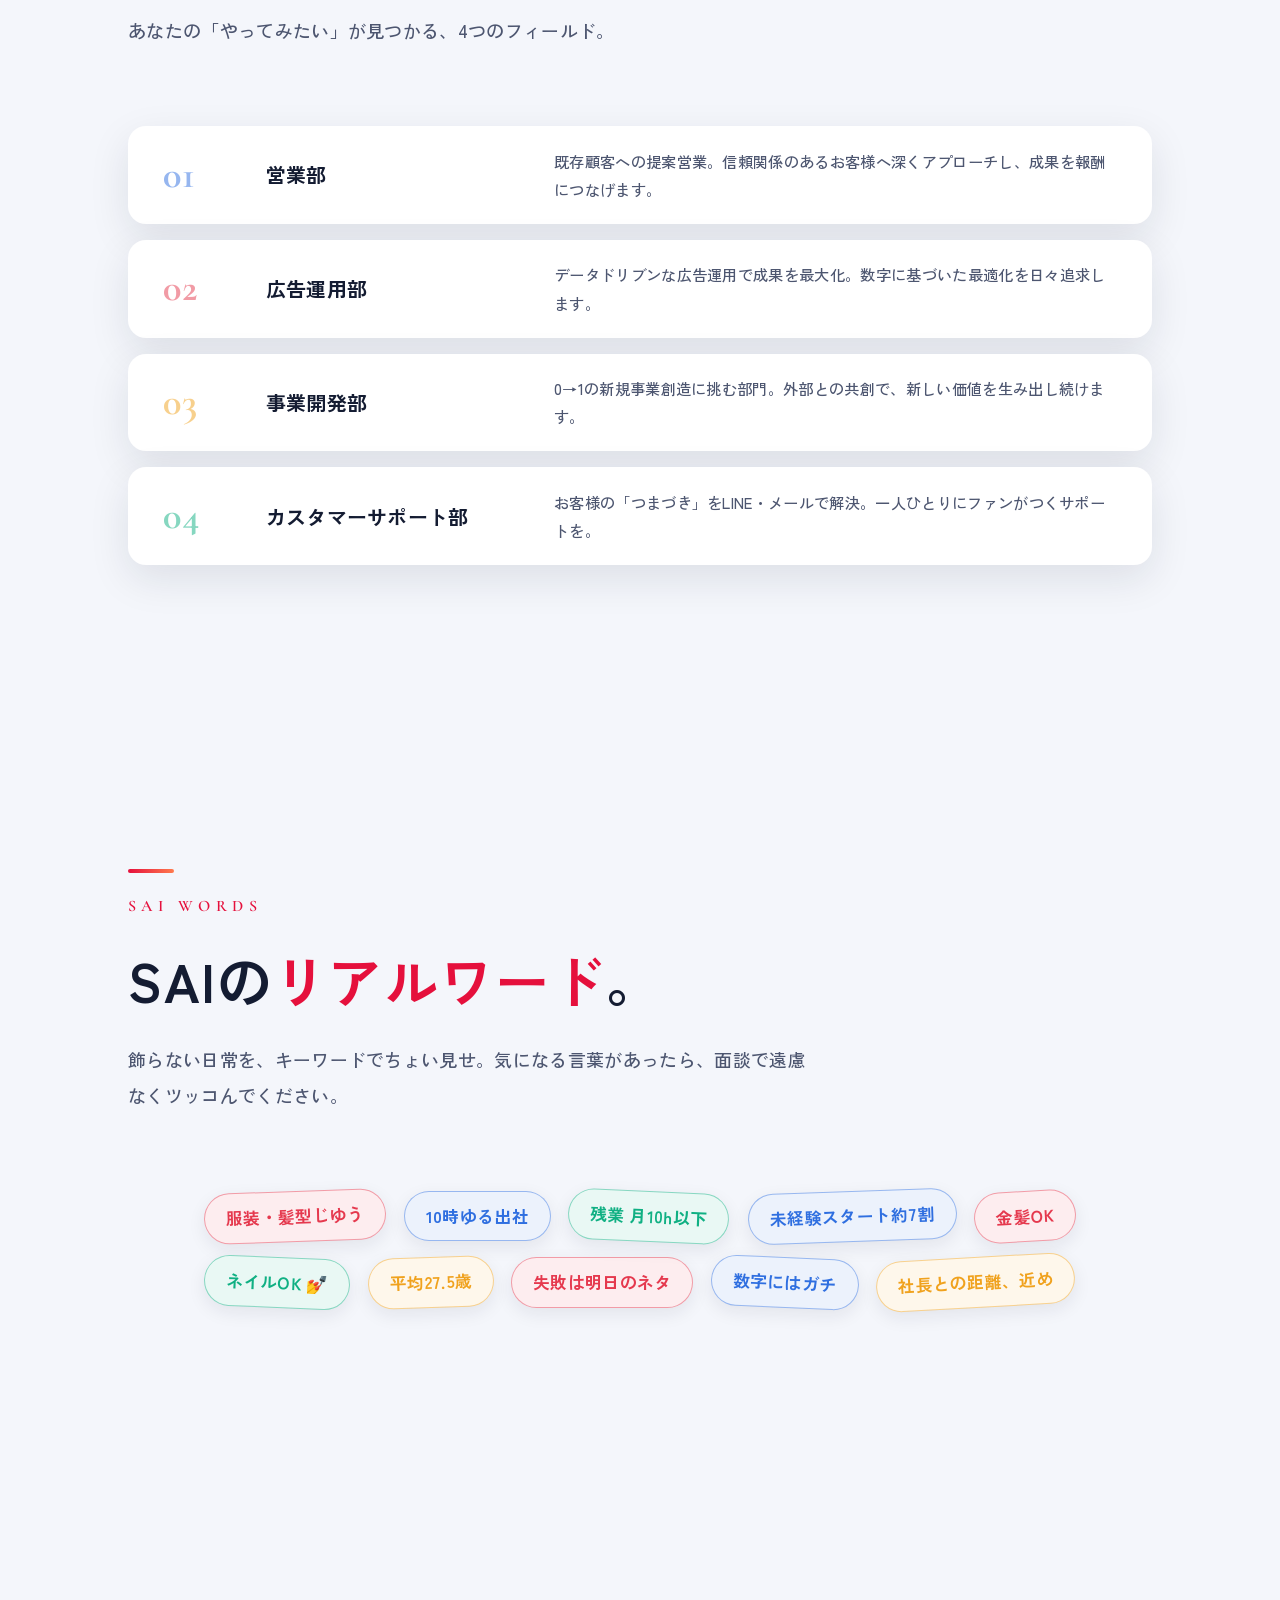
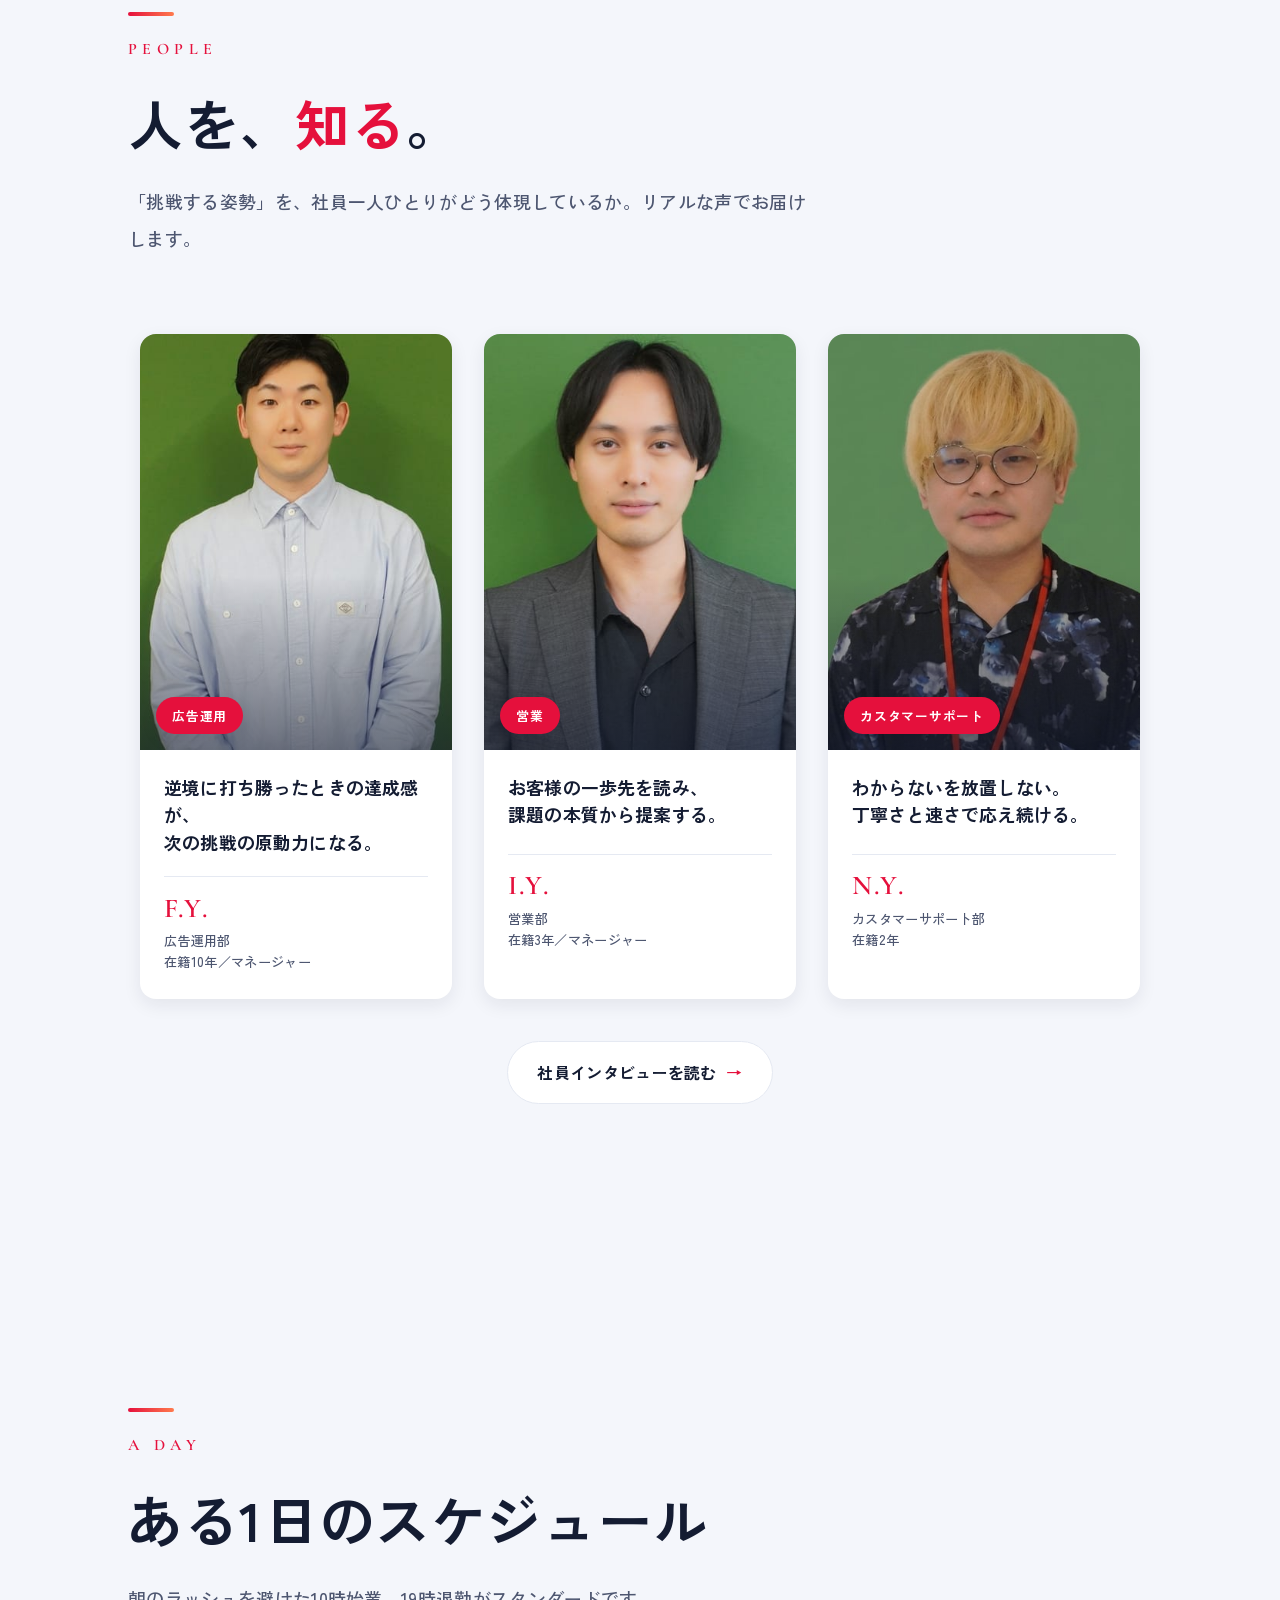
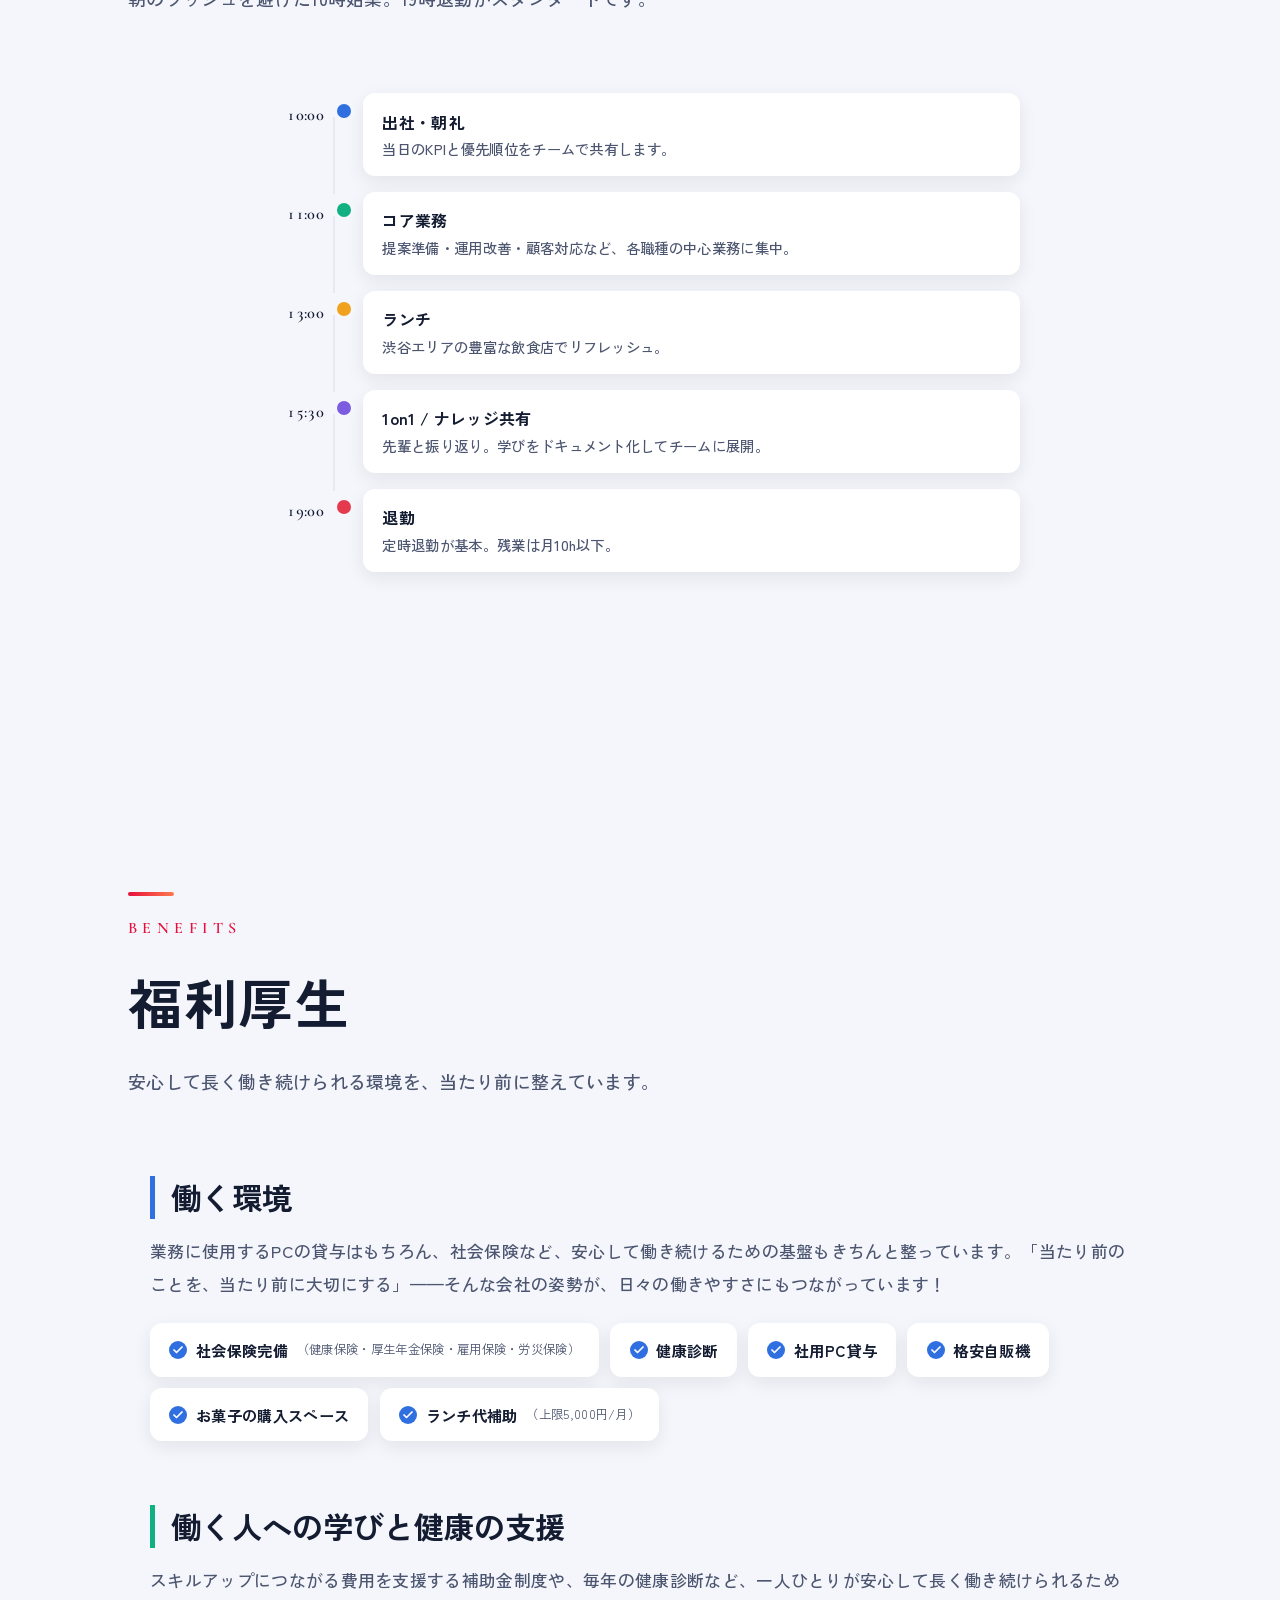
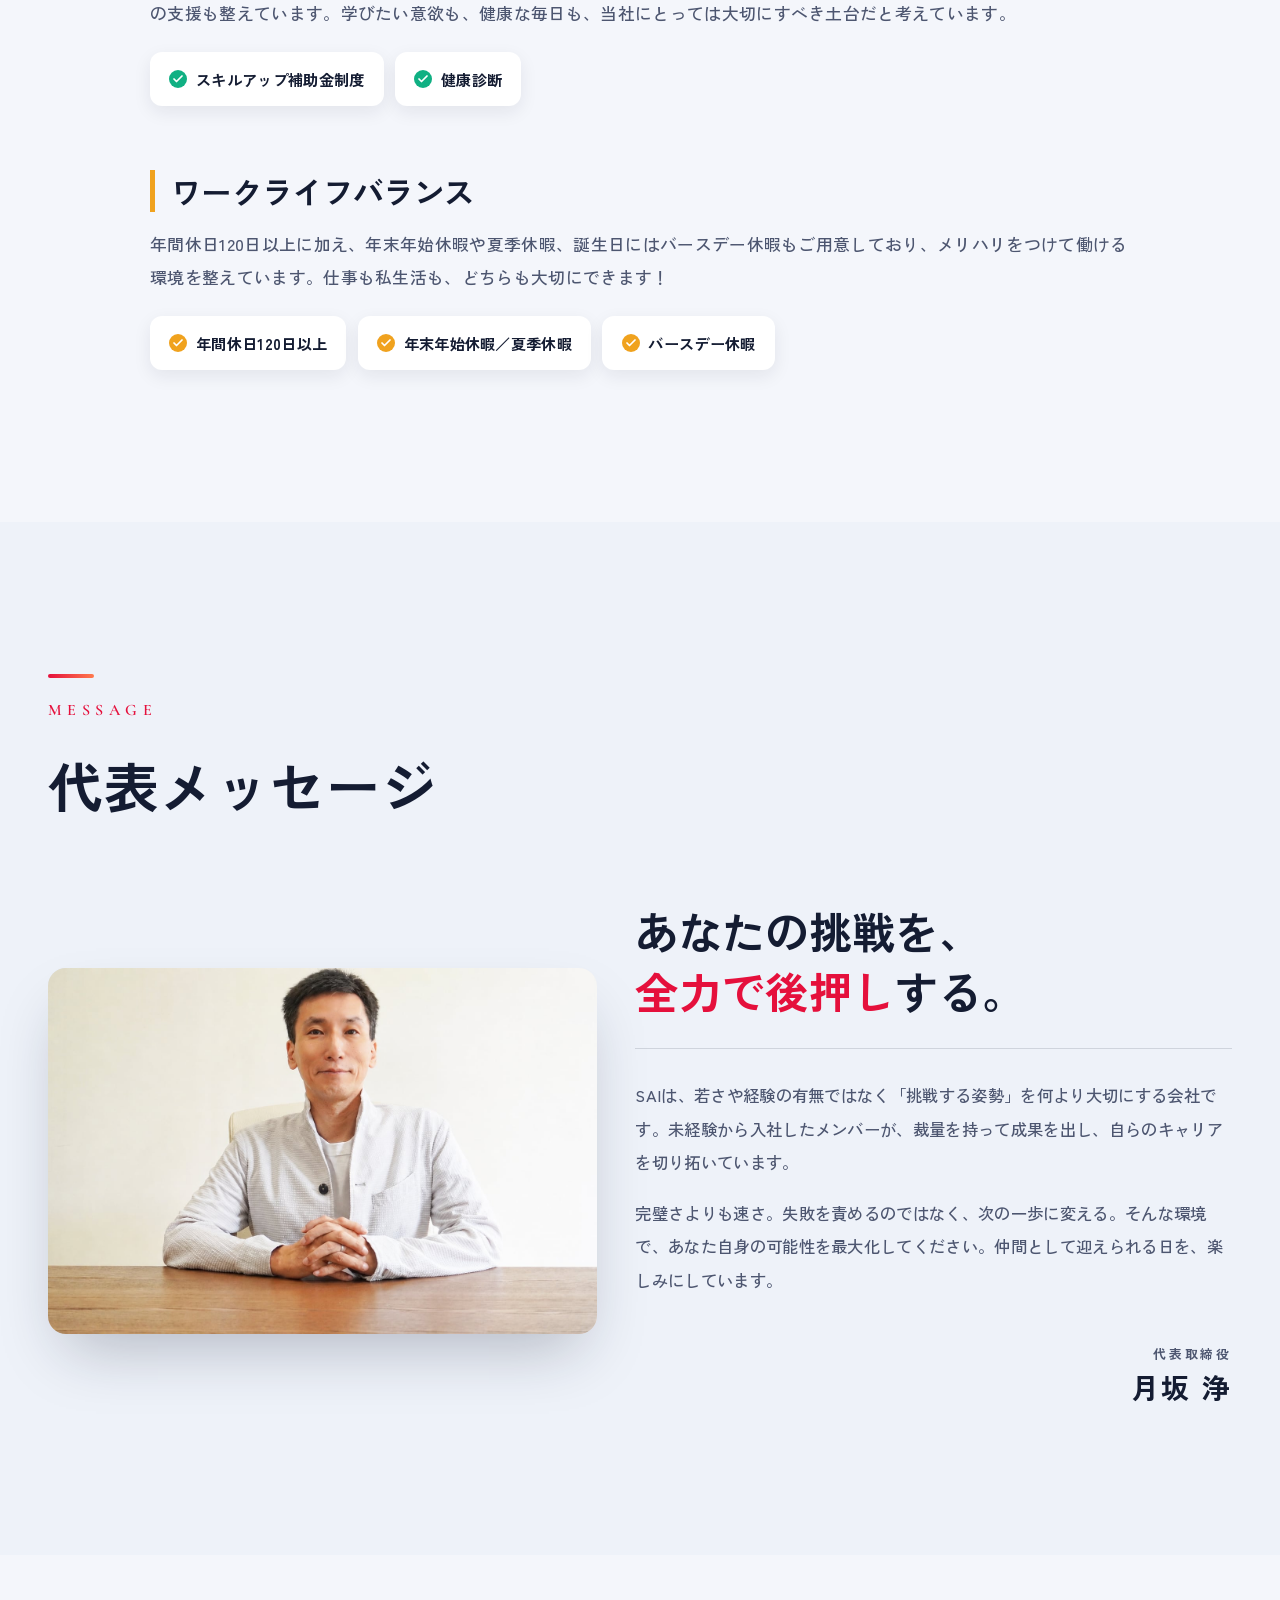
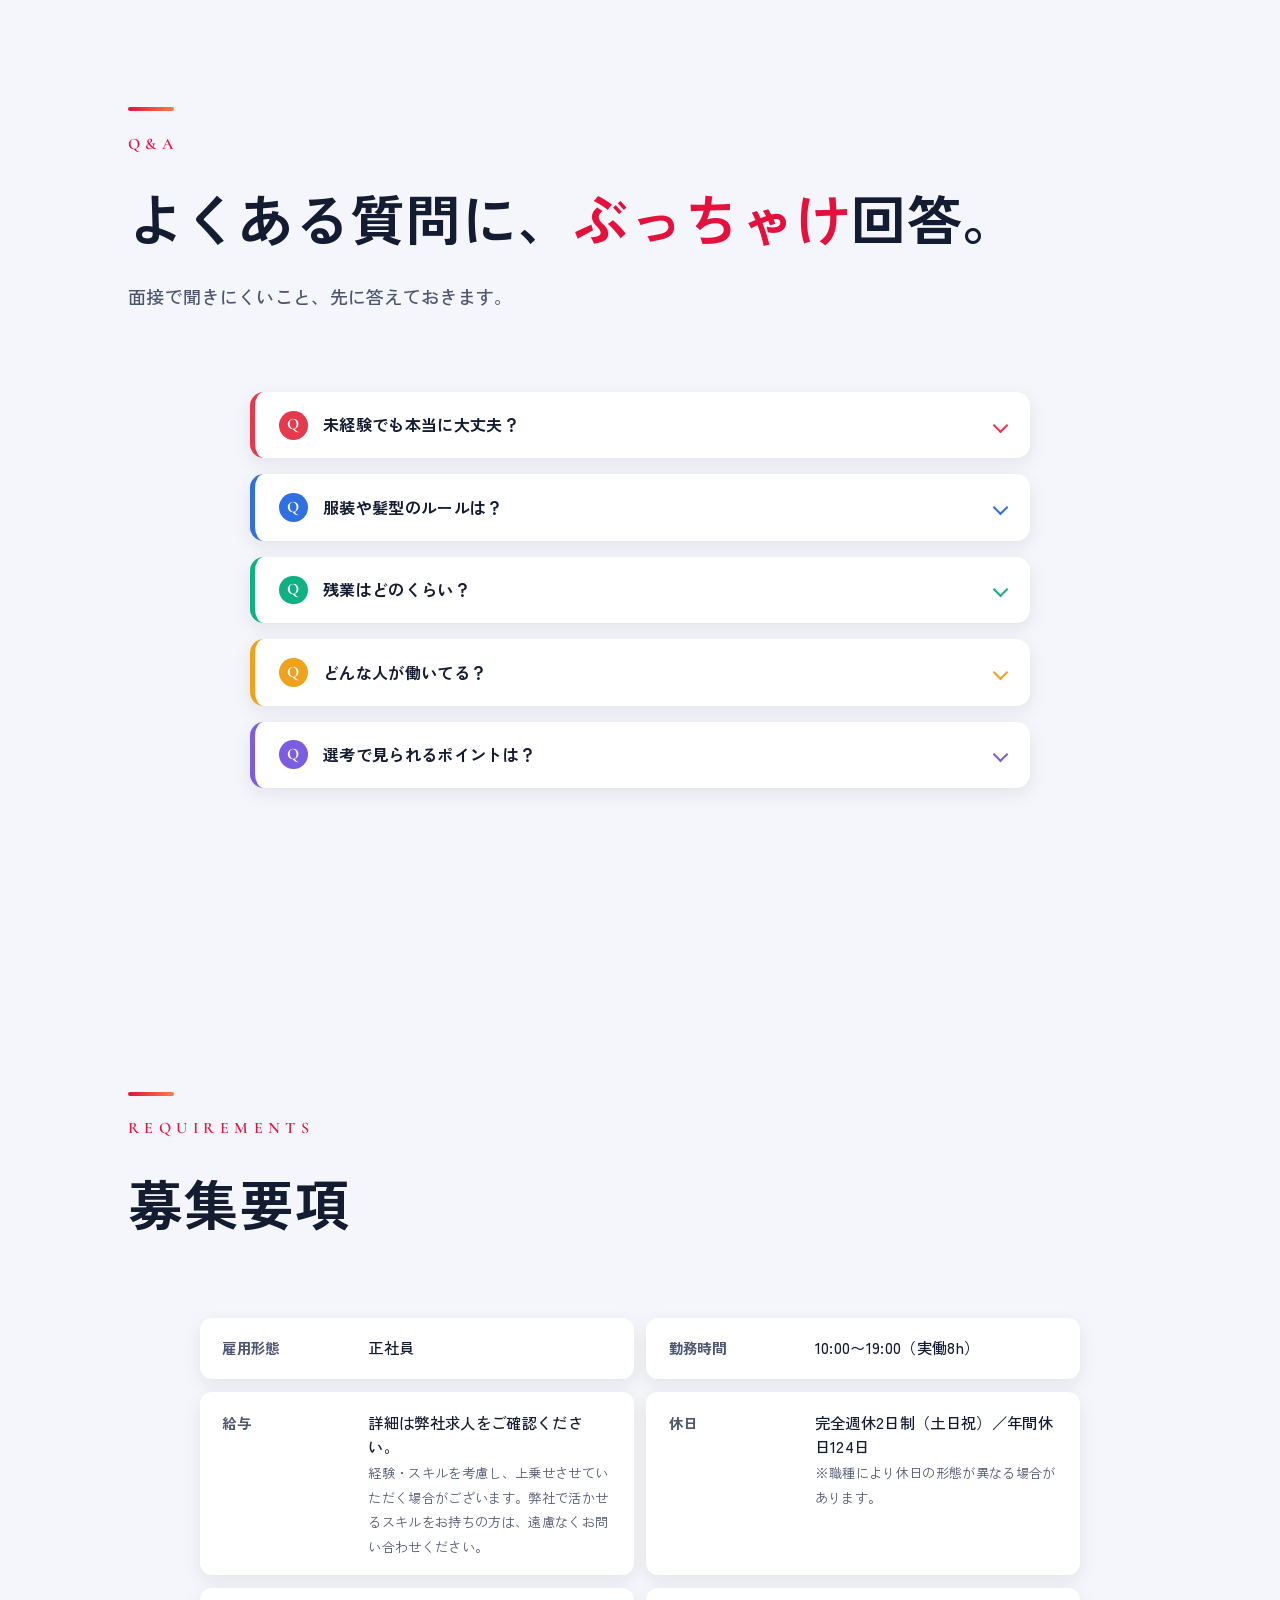
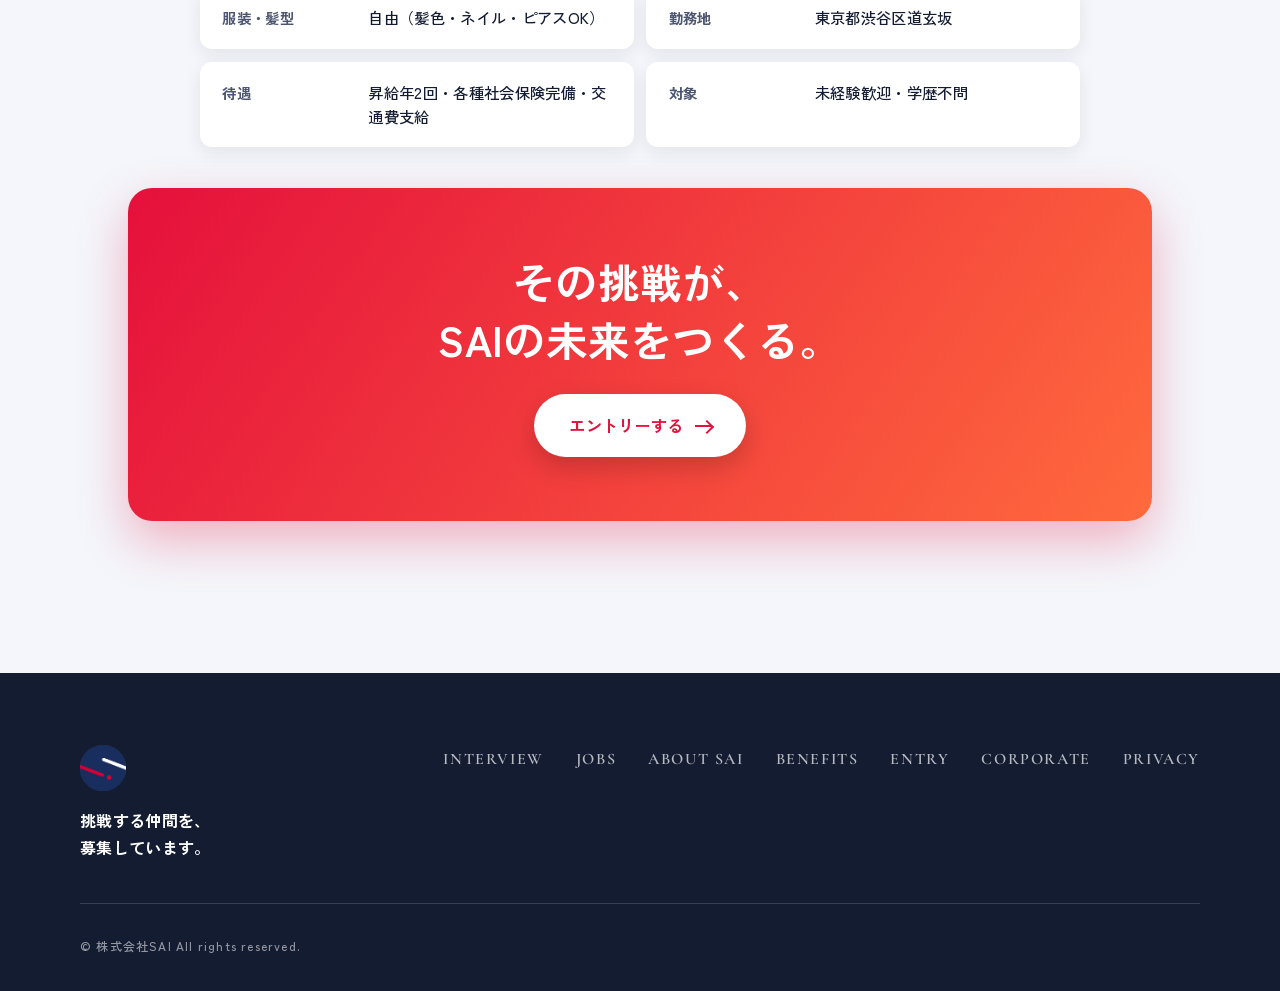
==== commit f622b563: "採用の代表メッセージをコーポレートと同形式に刷新 - 写真を一回り大きく（コンテナ拡大・0.92/1fr） - 見出しを各行nowrap化＋見出し下に区切り線（ライトテーマ用の暗線） - 本文の横幅・" ====
--- a/recruit/index.html
+++ b/recruit/index.html
@@ -290,7 +290,7 @@
 
 <!-- 代表メッセージ（採用向け） -->
 <section class="r-message r-section" id="message" style="max-width:none;">
-  <div style="max-width:1120px;margin:0 auto;">
+  <div style="max-width:1360px;margin:0 auto;">
     <div class="r-head">
         <span class="r-label">MESSAGE</span>
         <h2 class="r-title">代表メッセージ</h2>
@@ -298,7 +298,7 @@
     <div class="r-msg-inner">
         <div class="r-msg-photo" data-reveal><img src="../images/ceo.jpg" alt="代表取締役 月坂 浄"></div>
         <div class="r-msg-body" data-reveal>
-            <h3>あなたの挑戦を、<br><em>全力で後押し</em>する。</h3>
+            <h3><span>あなたの挑戦を、</span><span><em>全力で後押し</em>する。</span></h3>
             <p>SAIは、若さや経験の有無ではなく「挑戦する姿勢」を何より大切にする会社です。未経験から入社したメンバーが、裁量を持って成果を出し、自らのキャリアを切り拓いています。</p>
             <p>完璧さよりも速さ。失敗を責めるのではなく、次の一歩に変える。そんな環境で、あなた自身の可能性を最大化してください。仲間として迎えられる日を、楽しみにしています。</p>
             <div class="r-msg-sign">
--- a/recruit/recruit.css
+++ b/recruit/recruit.css
@@ -832,3 +832,26 @@
   .r-dept-list .r-dept-card{grid-template-columns:3rem 1fr;row-gap:.5rem;padding:1.2rem 1.3rem;}
   .r-dept-list .r-dept-card p{grid-column:1 / -1;}
 }
+
+/* ============================================================
+   代表メッセージ：コーポレートと同形式（写真大きく・見出し2行＋区切り線・署名洗練）
+   ============================================================ */
+.r-msg-inner{grid-template-columns:0.92fr 1fr;gap:clamp(2rem,3vw,3.5rem);align-items:center;max-width:1360px;}
+.r-msg-photo{box-shadow:0 30px 60px -18px rgba(20,28,50,.28);}
+.r-msg-body{max-width:700px;}
+.r-msg-body h3{font-size:clamp(1.7rem,4.4vw,2.7rem);line-height:1.4;padding-bottom:clamp(1.2rem,2.4vw,1.7rem);margin-bottom:clamp(1.4rem,2.8vw,1.9rem);border-bottom:1px solid rgba(20,28,50,.14);}
+.r-msg-body h3 span{display:block;white-space:nowrap;}
+.r-msg-body p{font-size:1.02rem;line-height:2.05;}
+.r-msg-sign{margin-top:clamp(2.2rem,3.5vw,3rem);flex-direction:column;align-items:flex-end;gap:.5rem;background:transparent;}
+.r-msg-sign .sign-name{align-items:flex-end;gap:.4rem;}
+.r-msg-sign span{font-size:.8rem;font-weight:700;letter-spacing:.22em;color:var(--ink-2);}
+.r-msg-sign strong{font-size:clamp(1.5rem,2.2vw,1.85rem);letter-spacing:.08em;color:var(--ink);line-height:1.1;}
+@media(max-width:900px){
+  .r-msg-inner{grid-template-columns:1fr;gap:clamp(1.8rem,5vw,2.6rem);max-width:640px;}
+  .r-msg-photo{max-width:none;}
+  .r-msg-body{max-width:none;}
+  .r-msg-sign{align-items:flex-start;}
+  .r-msg-sign .sign-name{align-items:flex-start;}
+}
+/* 極小端末でも見出しが2行に */
+@media(max-width:359px){ .r-msg-body h3{font-size:1.45rem;} }
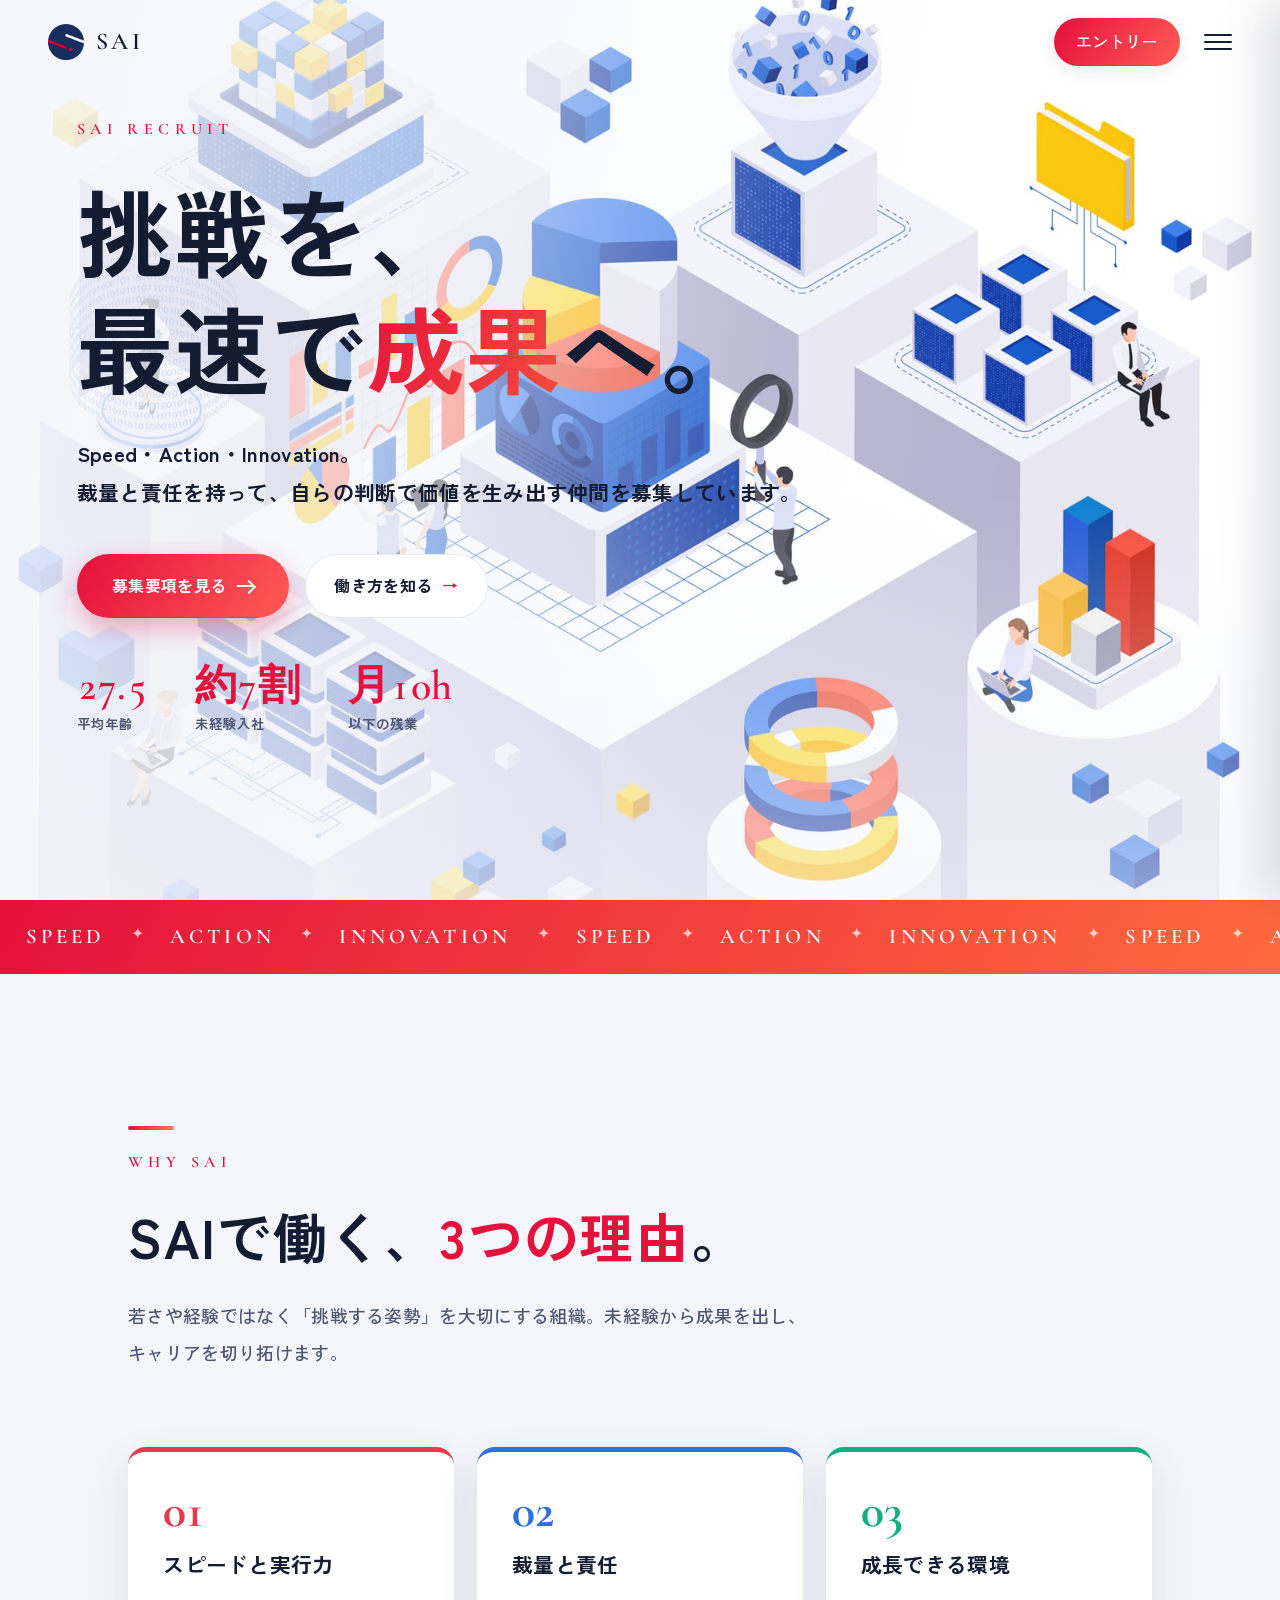
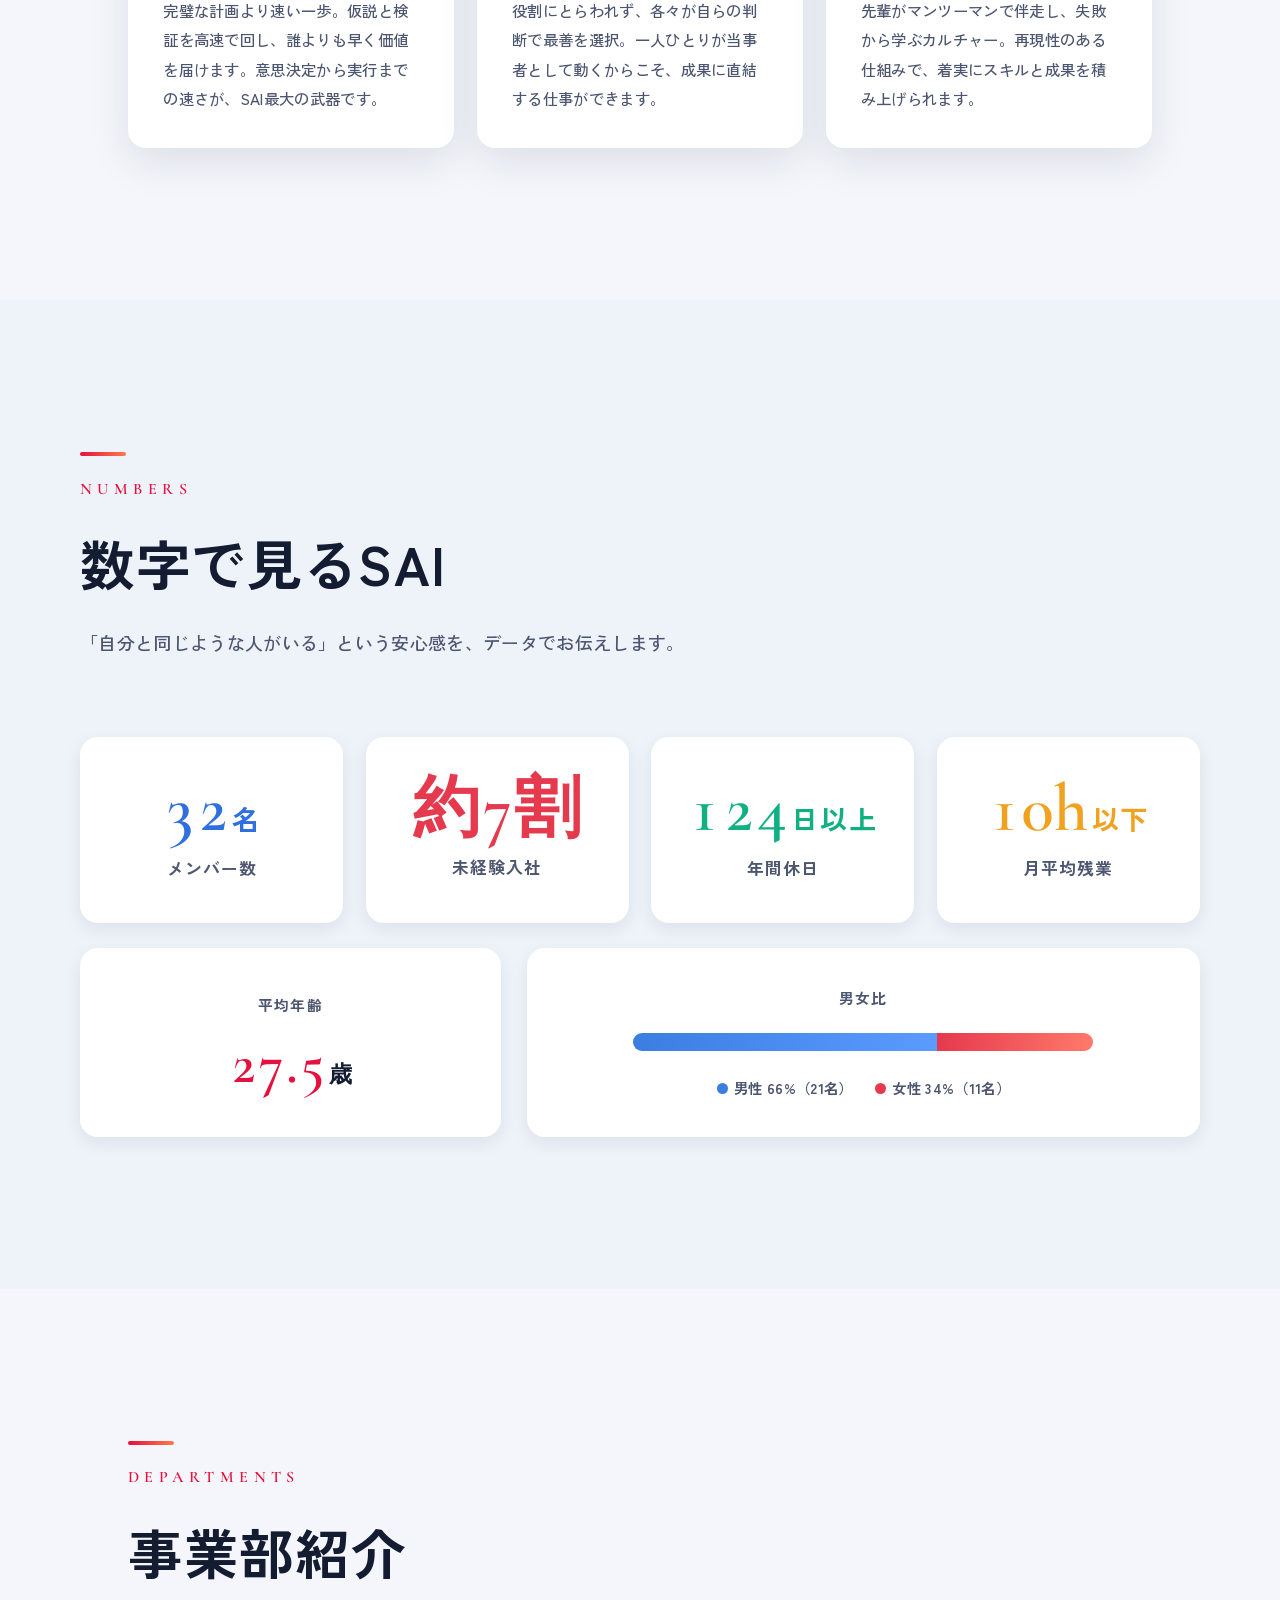
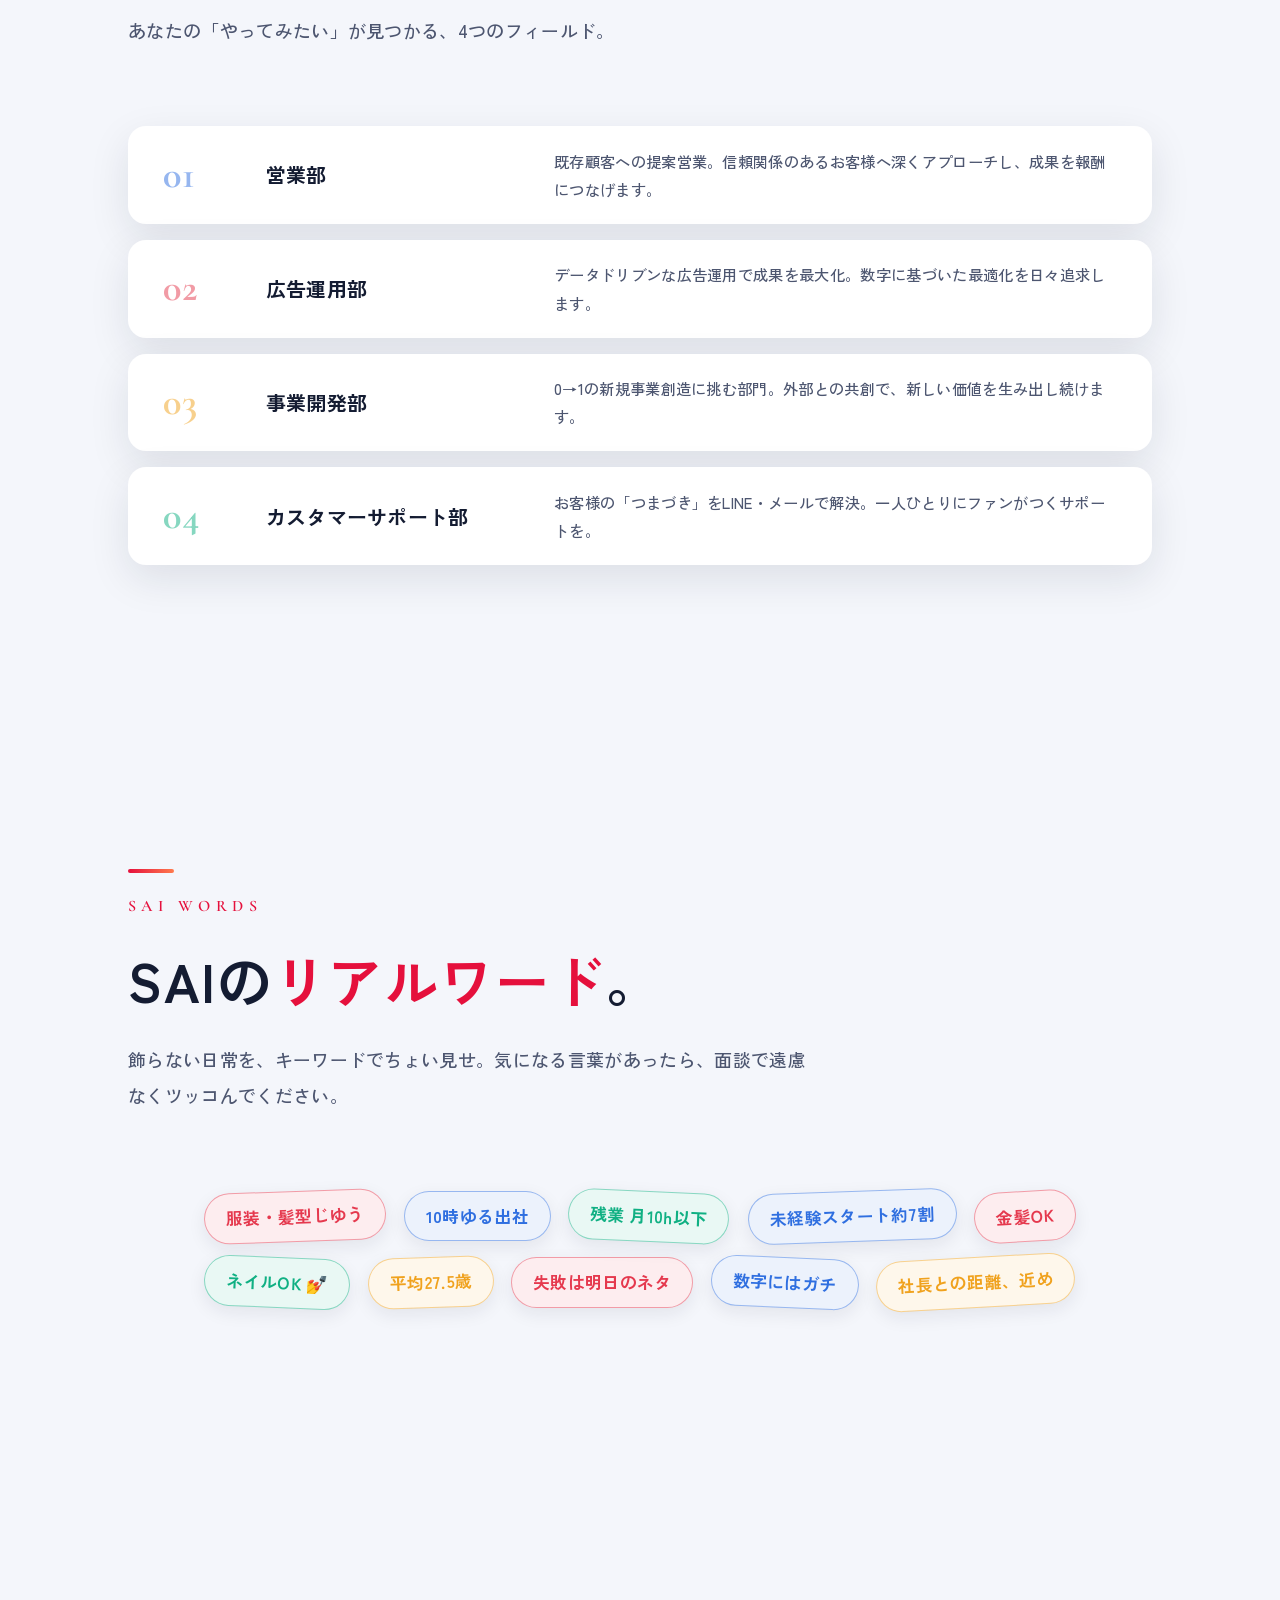
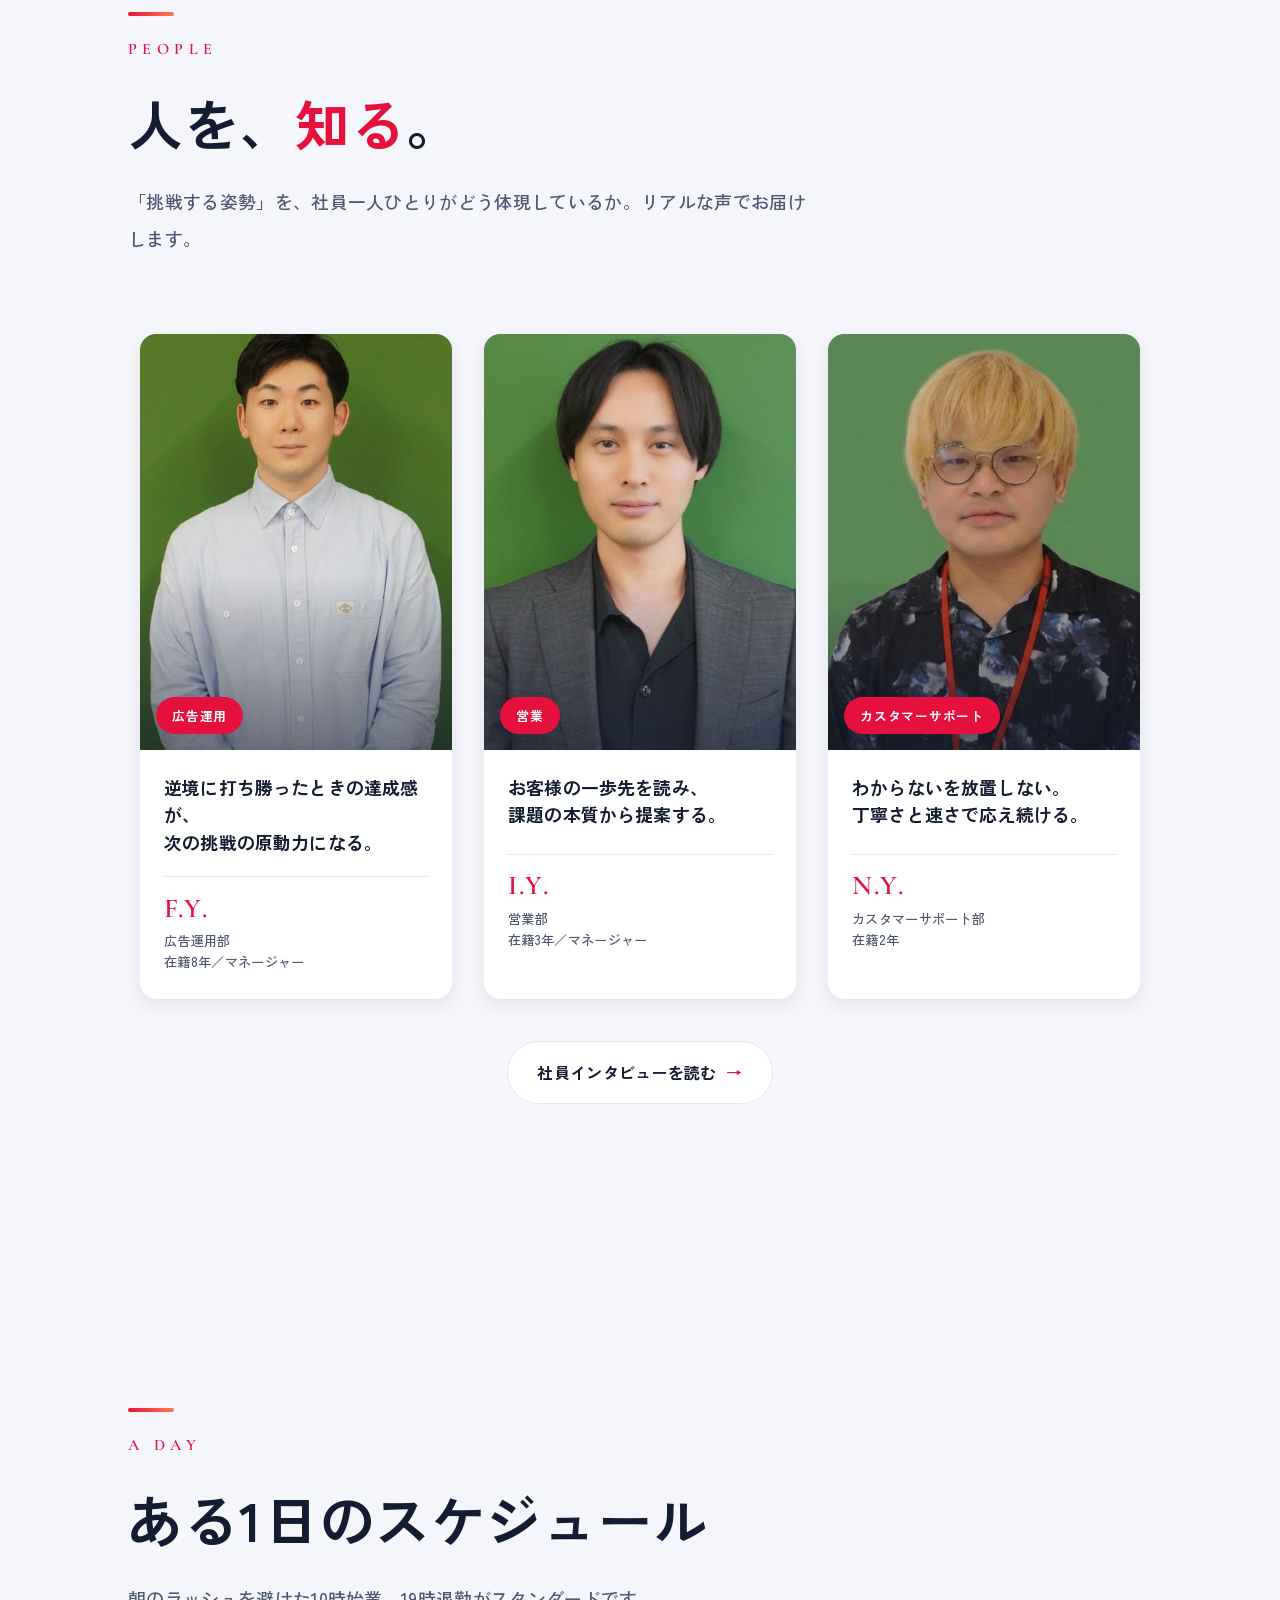
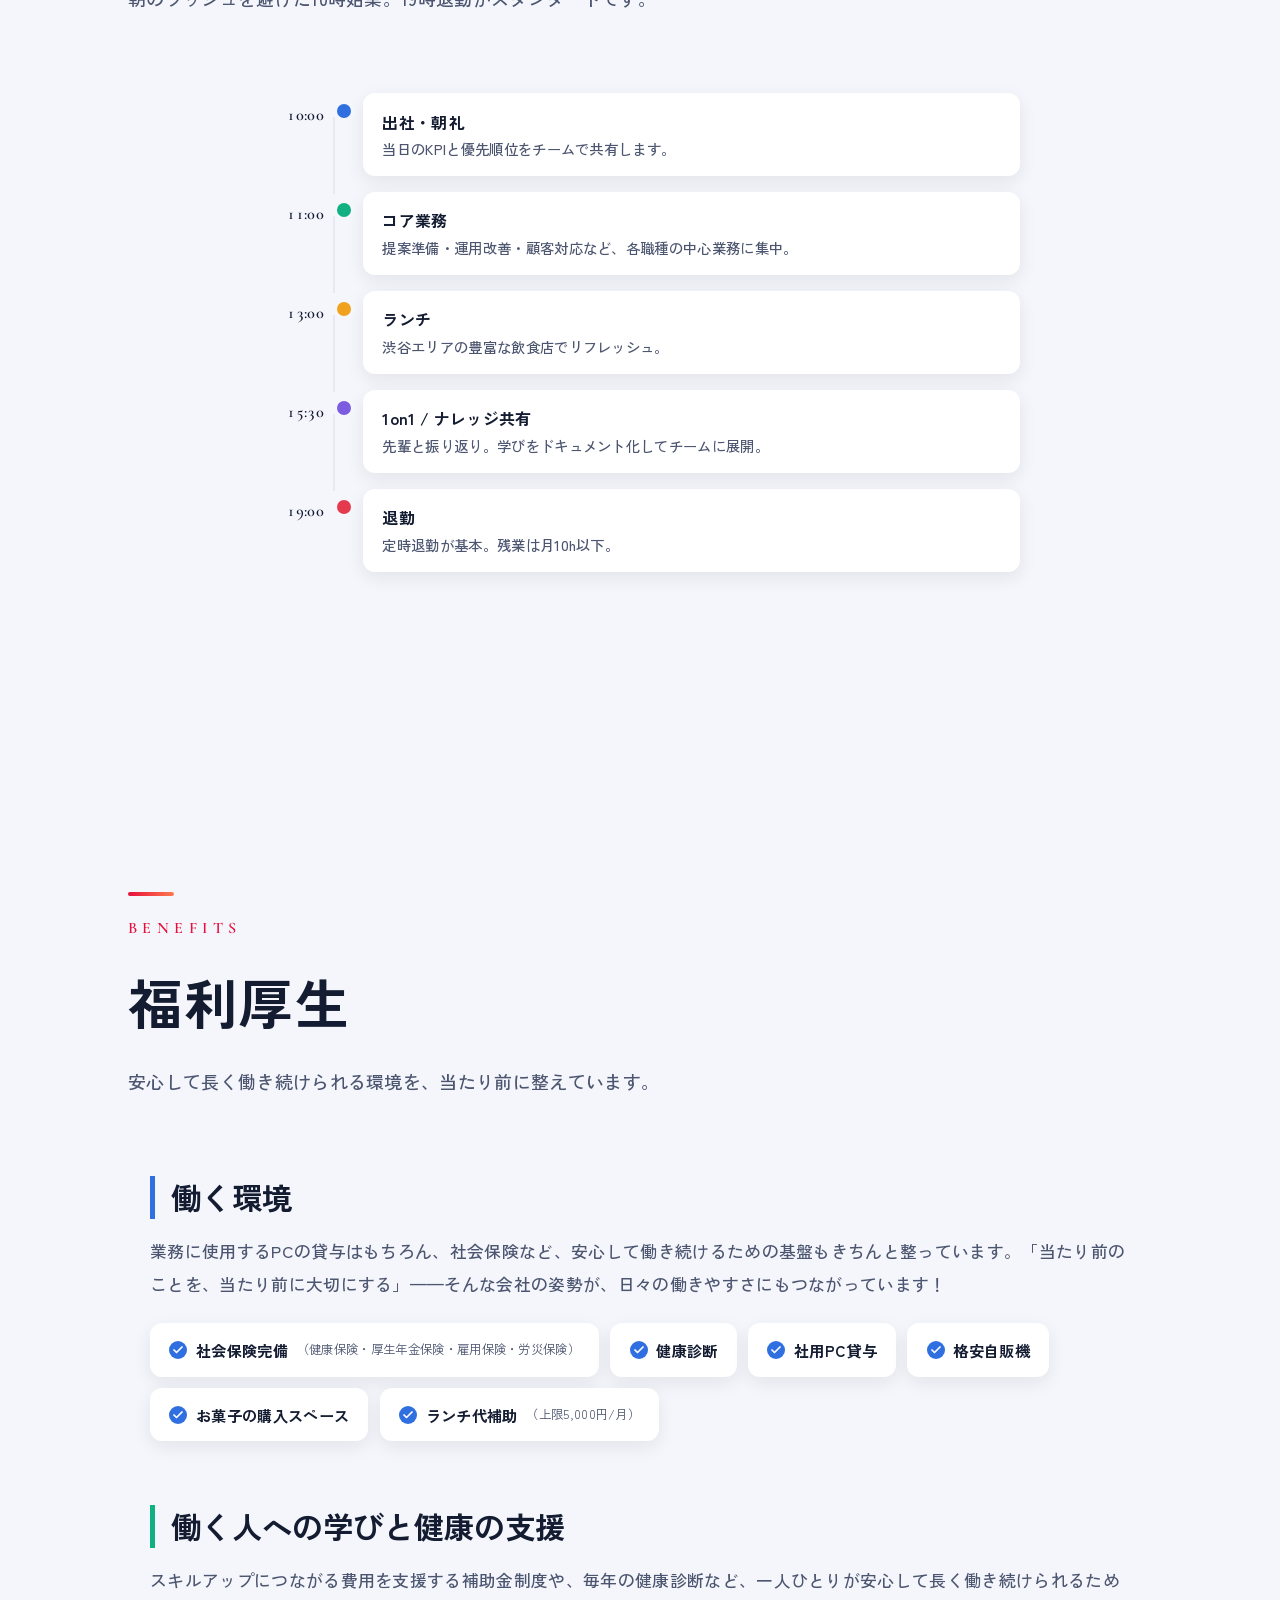
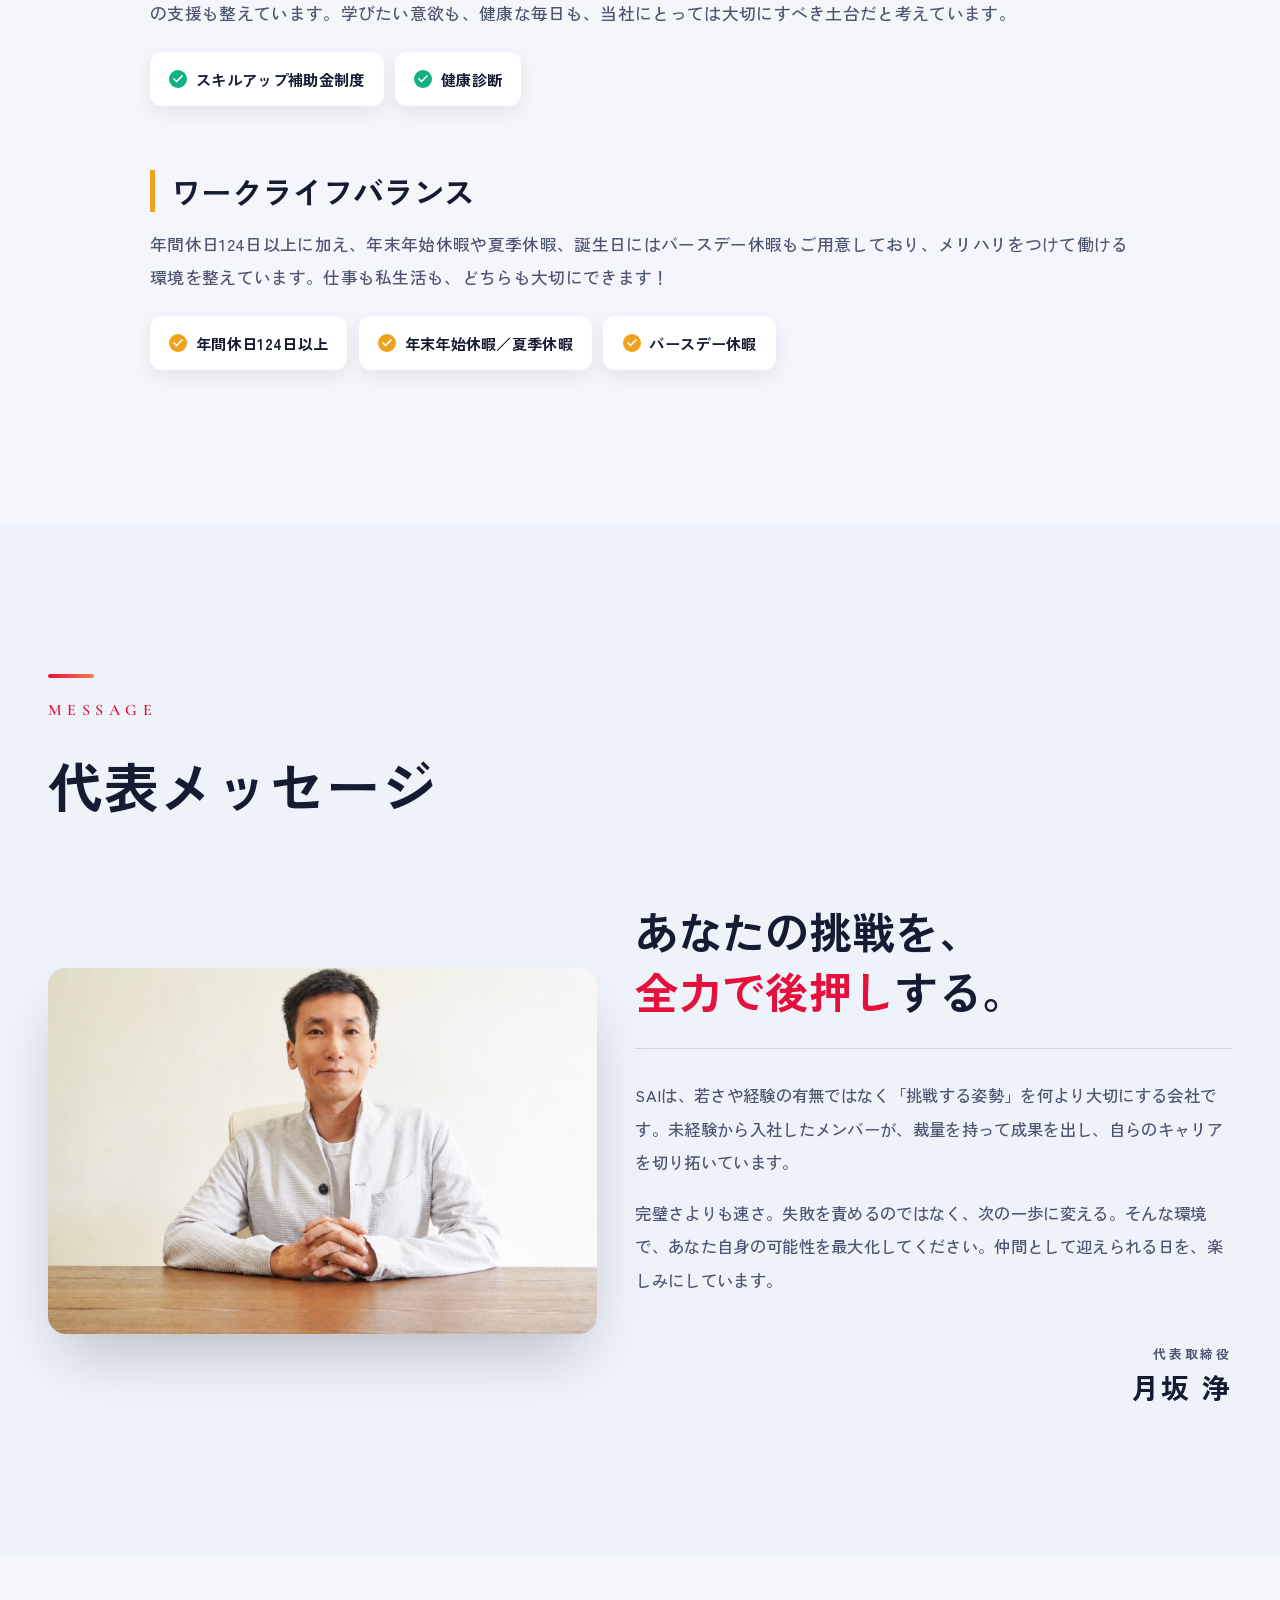
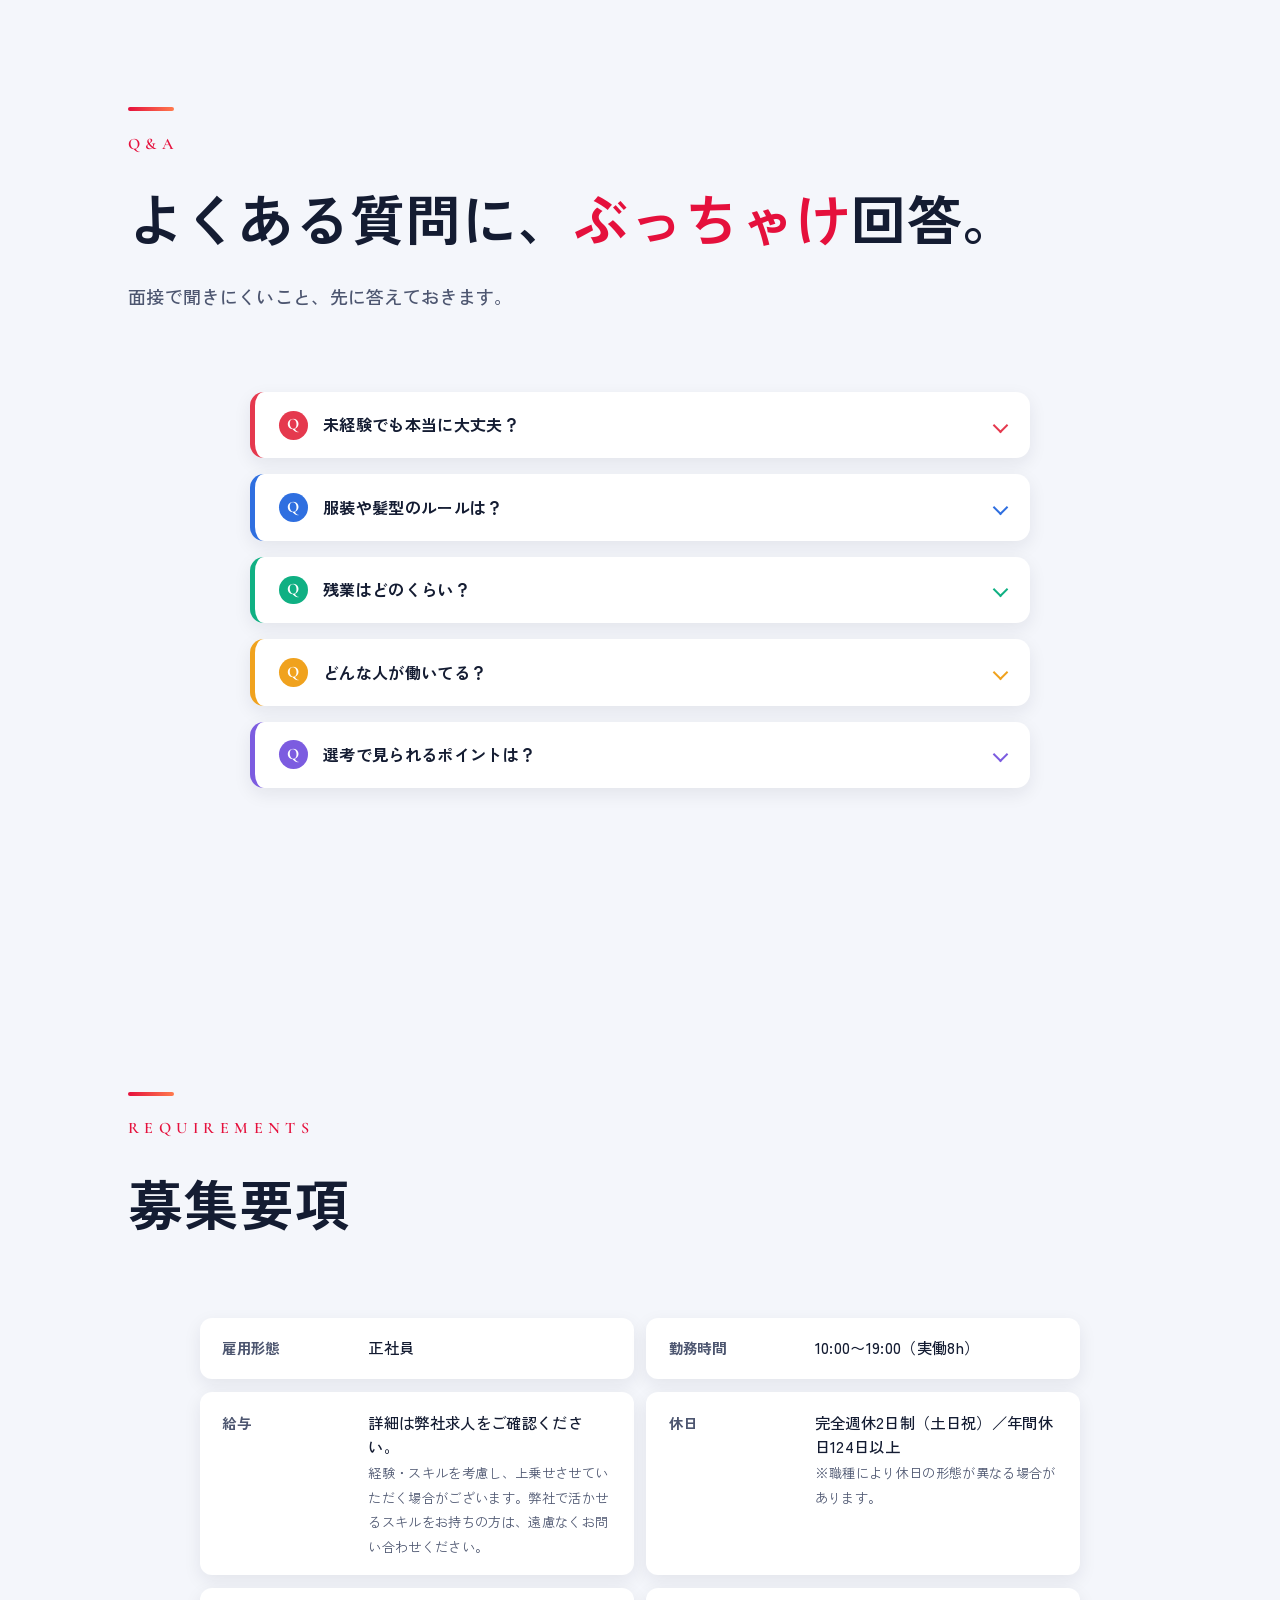
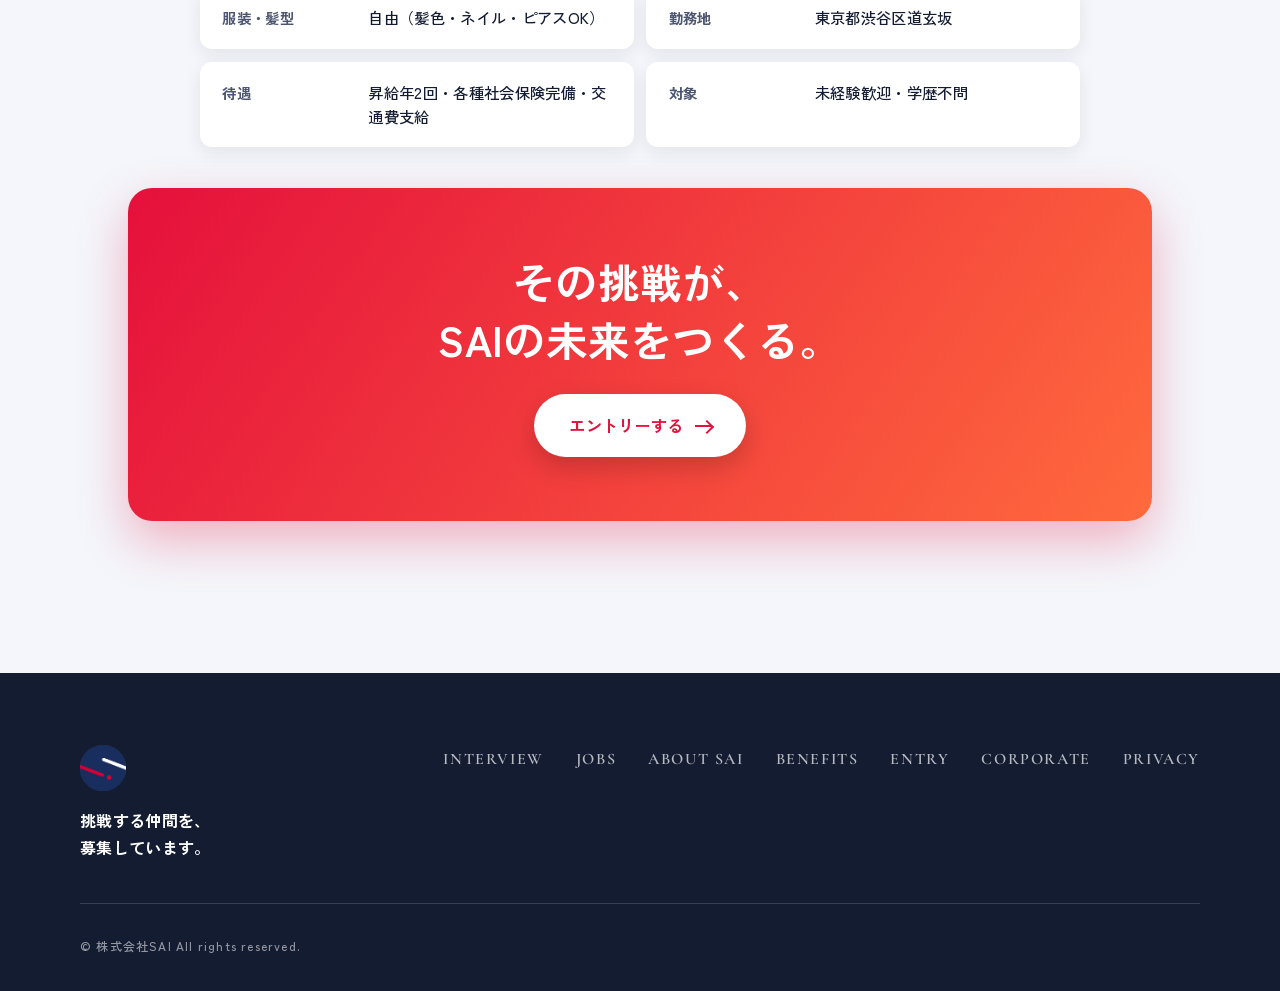
==== commit 175dc5be: "採用改修：事業開発インタビュー追加／勇太8年化／QUESTION TO YOU削除／年間休日統一 - インタビューに事業開発(藤平健太・在籍6年)のストーリーを追加。比較カードを4枚に(グリッド4列/" ====
--- a/recruit/index.html
+++ b/recruit/index.html
@@ -196,7 +196,7 @@
                 <p class="r-person-catch">逆境に打ち勝ったときの達成感が、<br>次の挑戦の原動力になる。</p>
                 <div class="r-person-meta">
                     <span class="r-person-name">F.Y.</span>
-                    <span class="r-person-affil">広告運用部<br>在籍10年／マネージャー</span>
+                    <span class="r-person-affil">広告運用部<br>在籍8年／マネージャー</span>
                 </div>
             </div>
         </article>
@@ -278,9 +278,9 @@
 
     <div class="r-benefit a-gold" data-reveal>
         <h3 class="r-benefit-h">ワークライフバランス</h3>
-        <p class="r-benefit-lead">年間休日120日以上に加え、年末年始休暇や夏季休暇、誕生日にはバースデー休暇もご用意しており、メリハリをつけて働ける環境を整えています。仕事も私生活も、どちらも大切にできます！</p>
+        <p class="r-benefit-lead">年間休日124日以上に加え、年末年始休暇や夏季休暇、誕生日にはバースデー休暇もご用意しており、メリハリをつけて働ける環境を整えています。仕事も私生活も、どちらも大切にできます！</p>
         <div class="r-benefit-items">
-            <span class="r-benefit-item">年間休日120日以上</span>
+            <span class="r-benefit-item">年間休日124日以上</span>
             <span class="r-benefit-item">年末年始休暇／夏季休暇</span>
             <span class="r-benefit-item">バースデー休暇</span>
         </div>
@@ -350,7 +350,7 @@
         <div class="r-cond-row"><span class="r-cond-k">雇用形態</span><span class="r-cond-v">正社員</span></div>
         <div class="r-cond-row"><span class="r-cond-k">勤務時間</span><span class="r-cond-v">10:00〜19:00（実働8h）</span></div>
         <div class="r-cond-row"><span class="r-cond-k">給与</span><span class="r-cond-v">詳細は弊社求人をご確認ください。<br><small>経験・スキルを考慮し、上乗せさせていただく場合がございます。弊社で活かせるスキルをお持ちの方は、遠慮なくお問い合わせください。</small></span></div>
-        <div class="r-cond-row"><span class="r-cond-k">休日</span><span class="r-cond-v">完全週休2日制（土日祝）／年間休日124日<br><small>※職種により休日の形態が異なる場合があります。</small></span></div>
+        <div class="r-cond-row"><span class="r-cond-k">休日</span><span class="r-cond-v">完全週休2日制（土日祝）／年間休日124日以上<br><small>※職種により休日の形態が異なる場合があります。</small></span></div>
         <div class="r-cond-row"><span class="r-cond-k">服装・髪型</span><span class="r-cond-v">自由（髪色・ネイル・ピアスOK）</span></div>
         <div class="r-cond-row"><span class="r-cond-k">勤務地</span><span class="r-cond-v">東京都渋谷区道玄坂</span></div>
         <div class="r-cond-row"><span class="r-cond-k">待遇</span><span class="r-cond-v">昇給年2回・各種社会保険完備・交通費支給</span></div>
--- a/recruit/recruit.css
+++ b/recruit/recruit.css
@@ -572,7 +572,8 @@
 .r-iv-note{font-size:.78rem;color:var(--ink-2);opacity:.7;margin-top:1.4rem;}
 
 /* 比較カード */
-.r-iv-compare{display:grid;grid-template-columns:repeat(3,minmax(0,1fr));gap:1.4rem;}
+.r-iv-compare{display:grid;grid-template-columns:repeat(4,minmax(0,1fr));gap:1.4rem;}
+@media(max-width:1000px){.r-iv-compare{grid-template-columns:repeat(2,minmax(0,1fr));}}
 .r-iv-cmp{background:var(--surface);border-radius:18px;box-shadow:var(--shadow);overflow:hidden;display:flex;flex-direction:column;border-top:5px solid var(--acc,var(--brand));transition:transform .4s var(--ease),box-shadow .4s;}
 .r-iv-cmp:hover{transform:translateY(-6px);box-shadow:0 22px 50px rgba(20,28,50,.16);}
 .r-iv-cmp-photo{aspect-ratio:4/3;background:linear-gradient(135deg,#dfe5f2,#eef1f8);}
